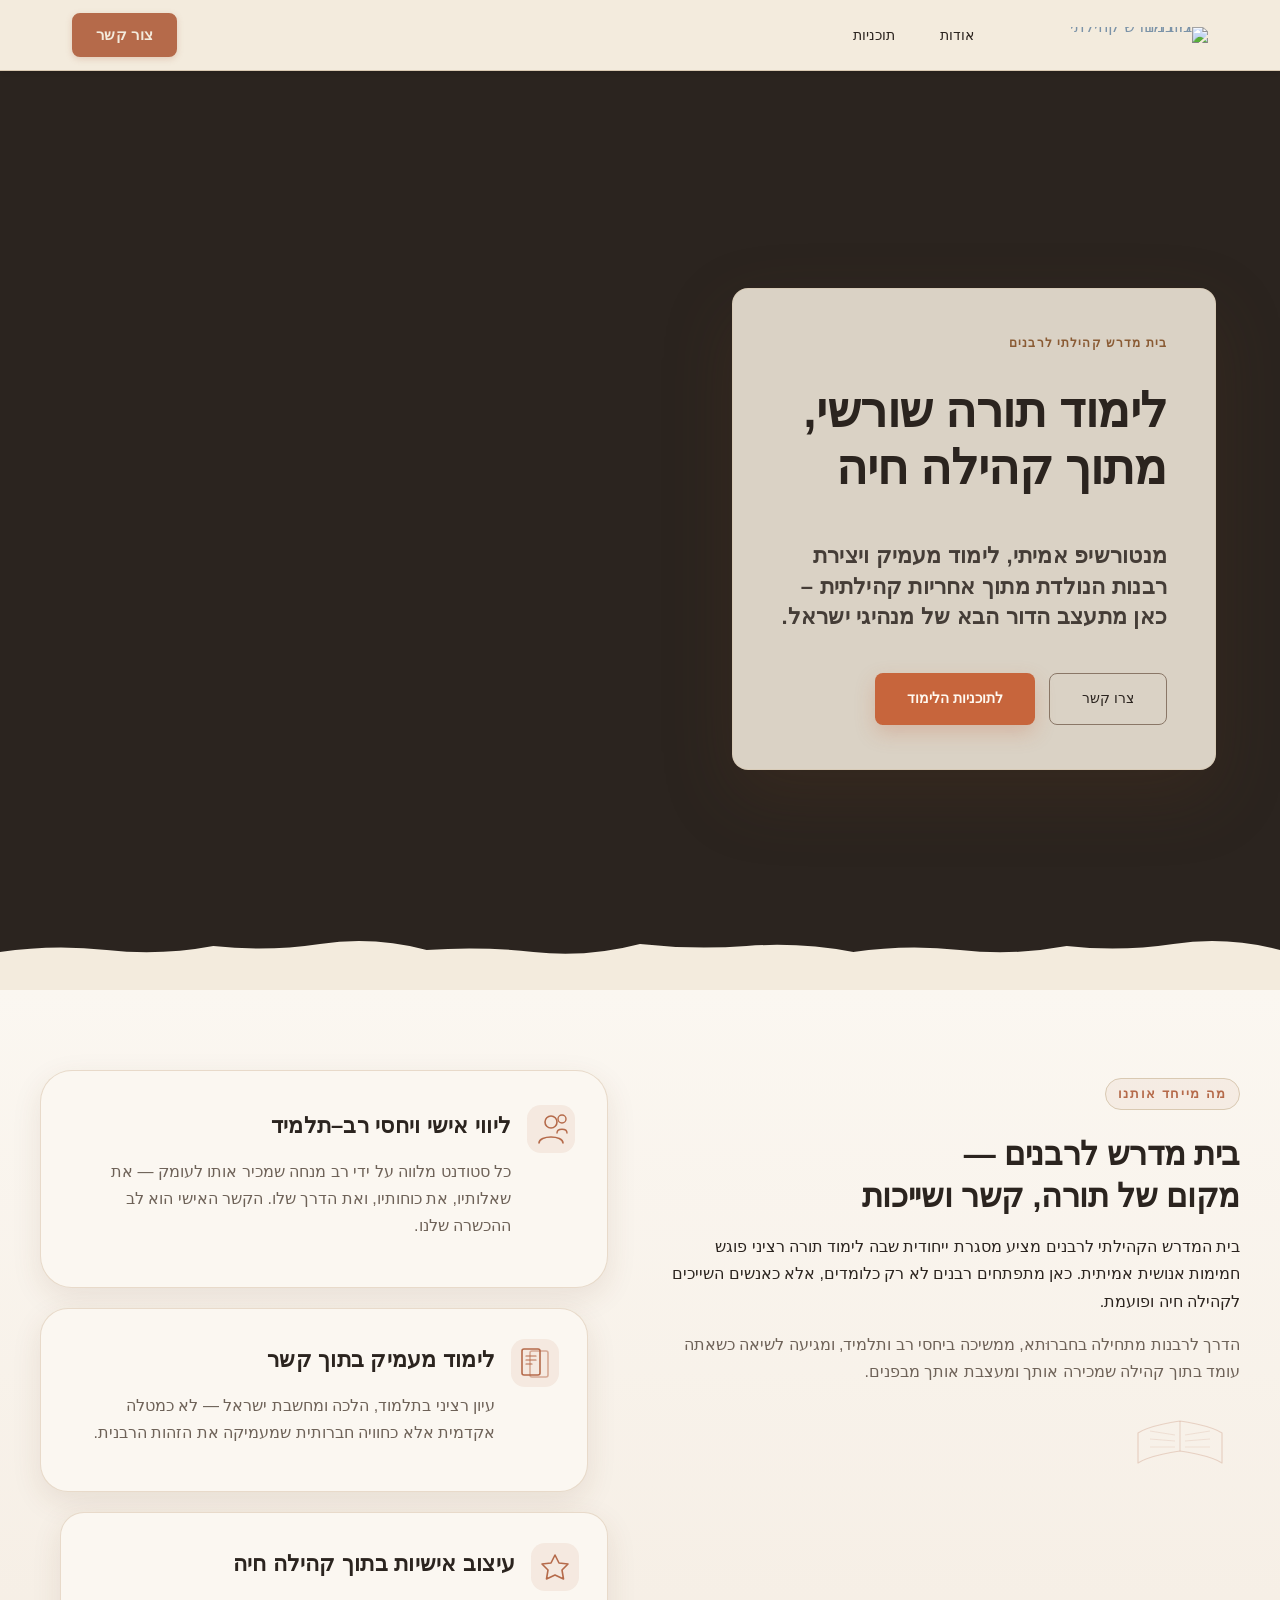
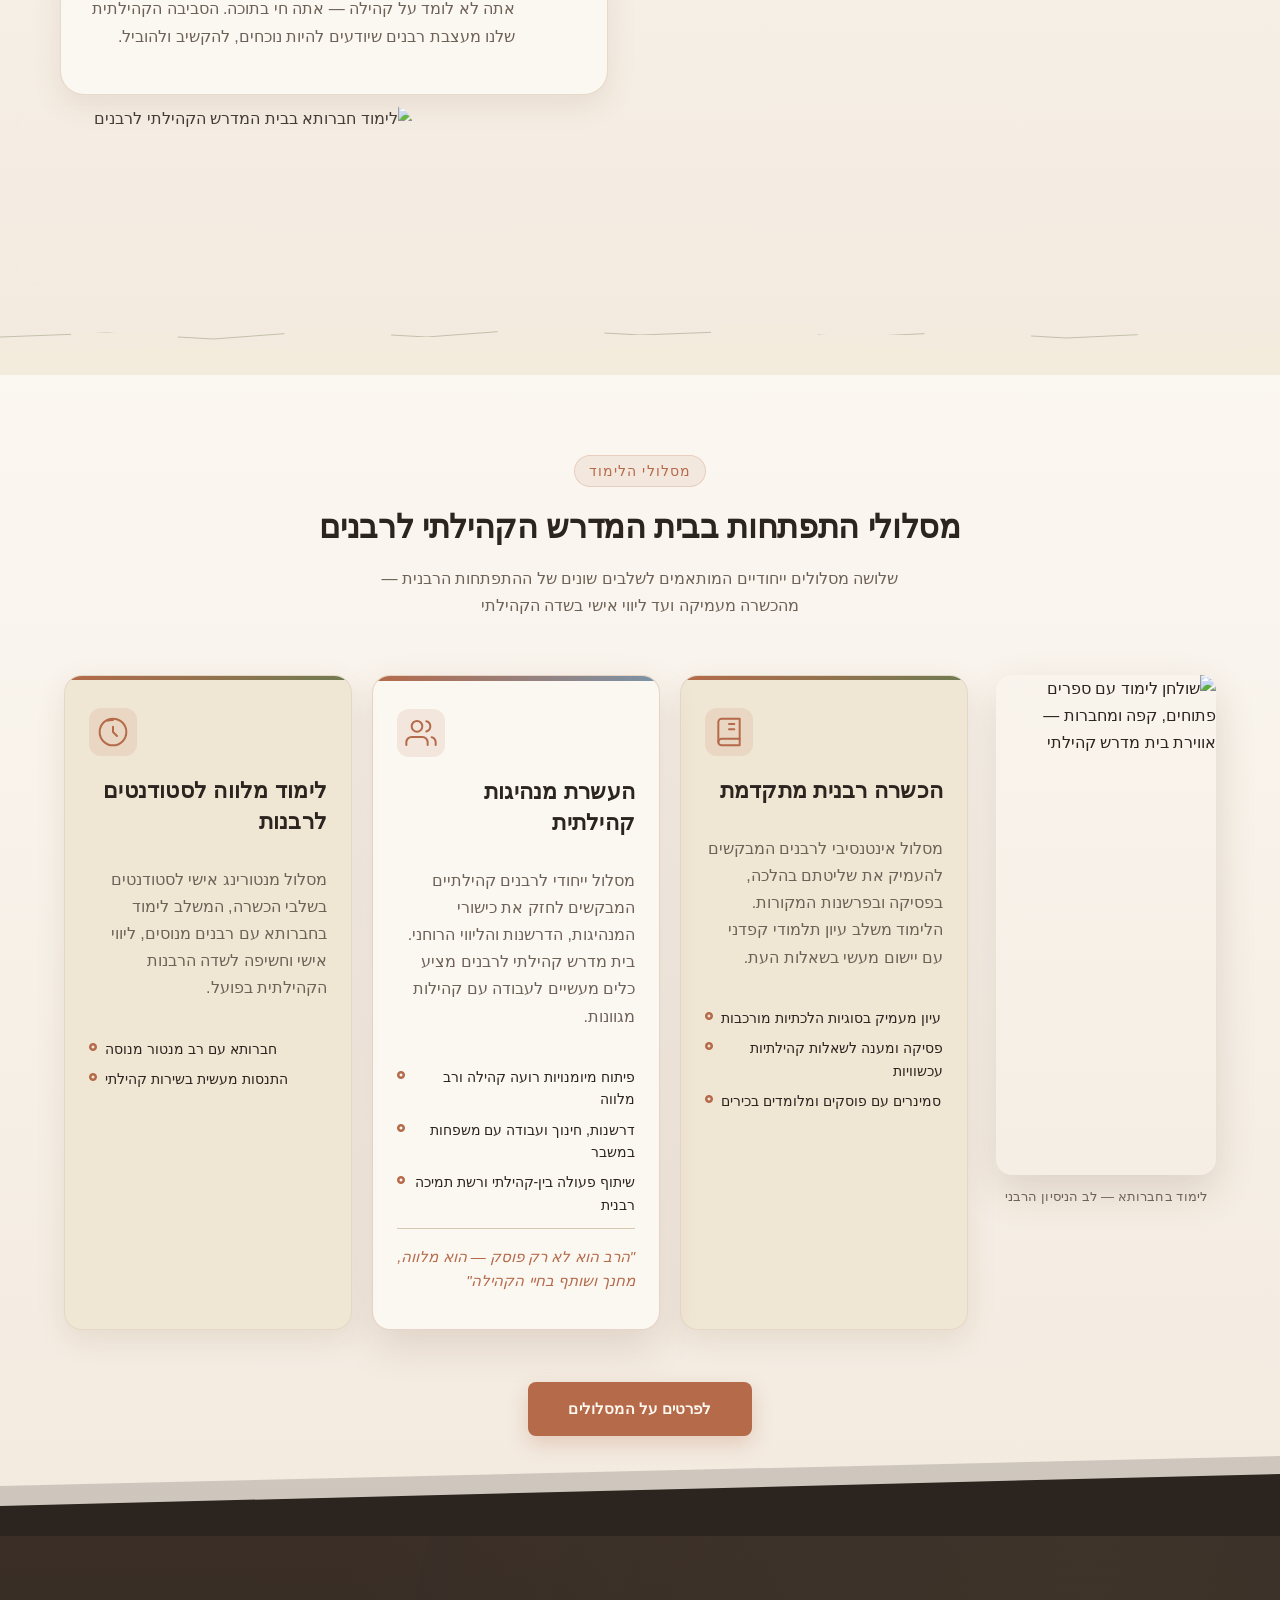
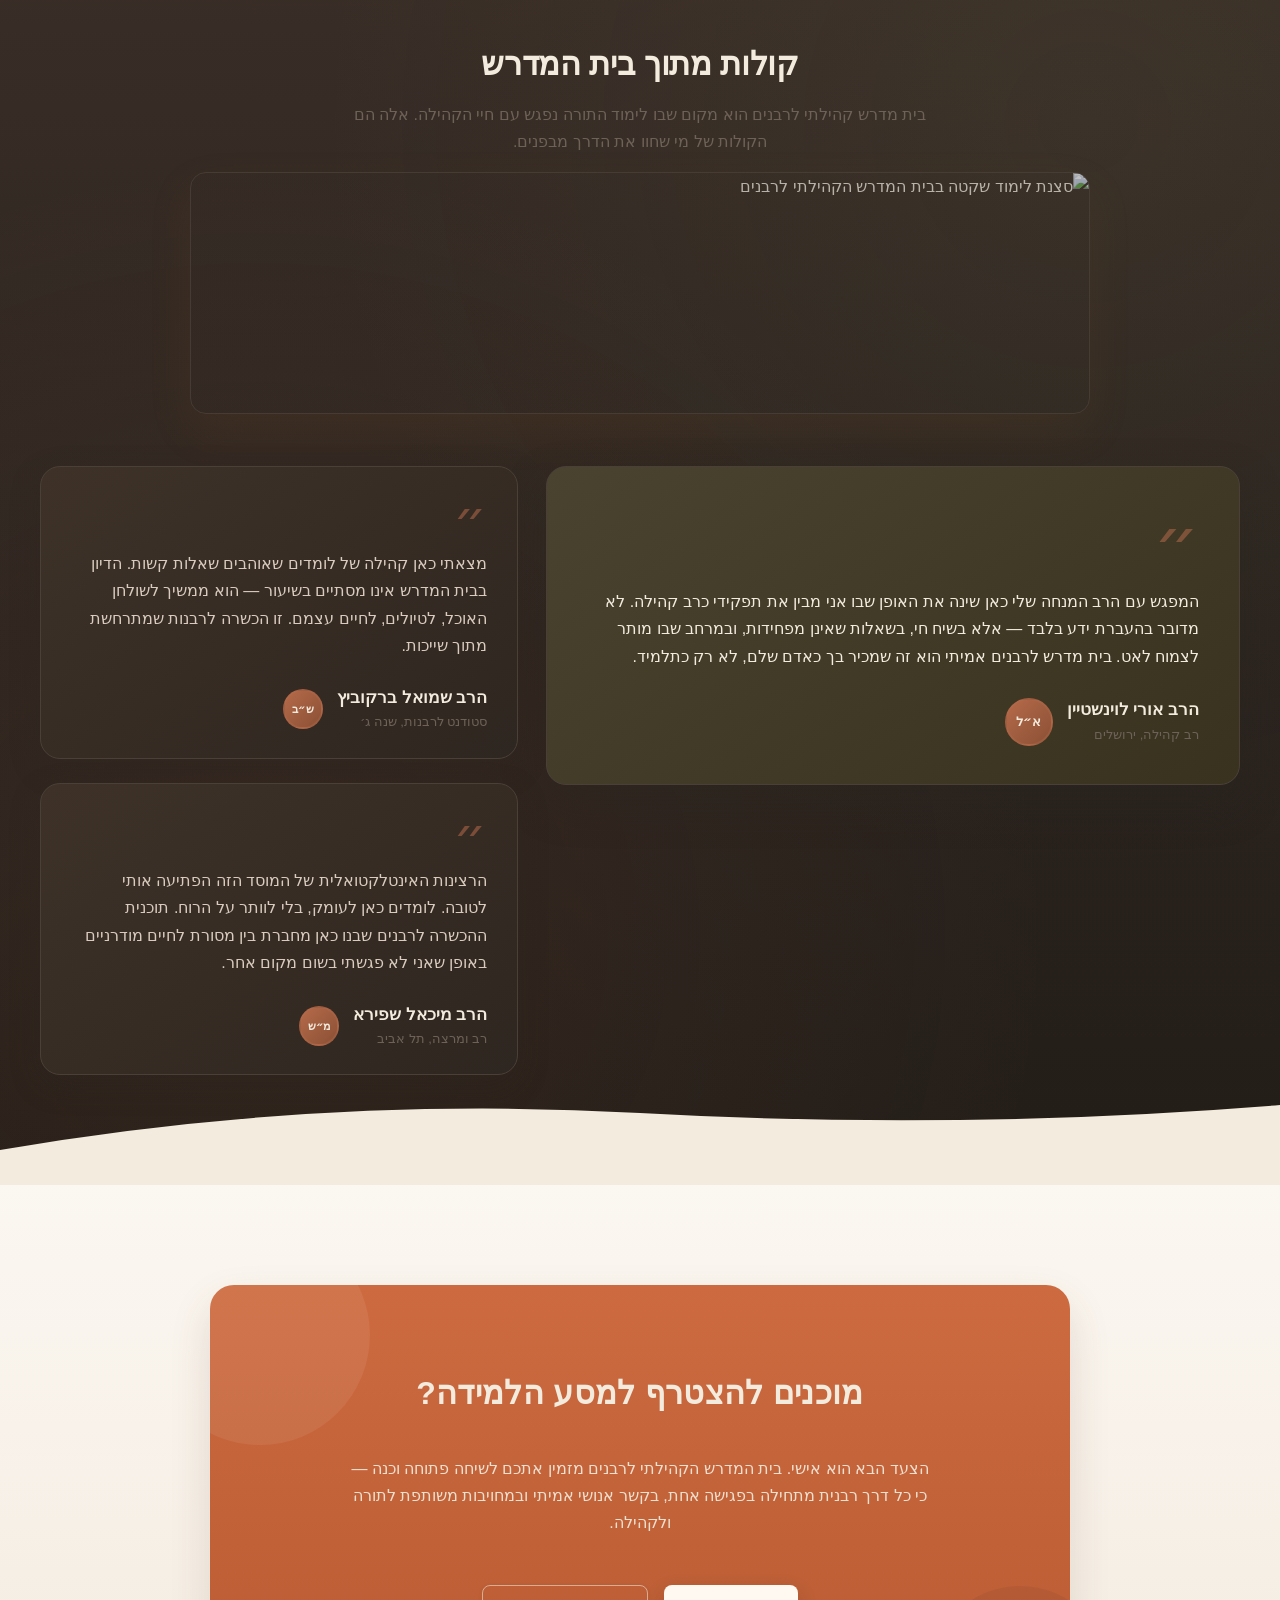
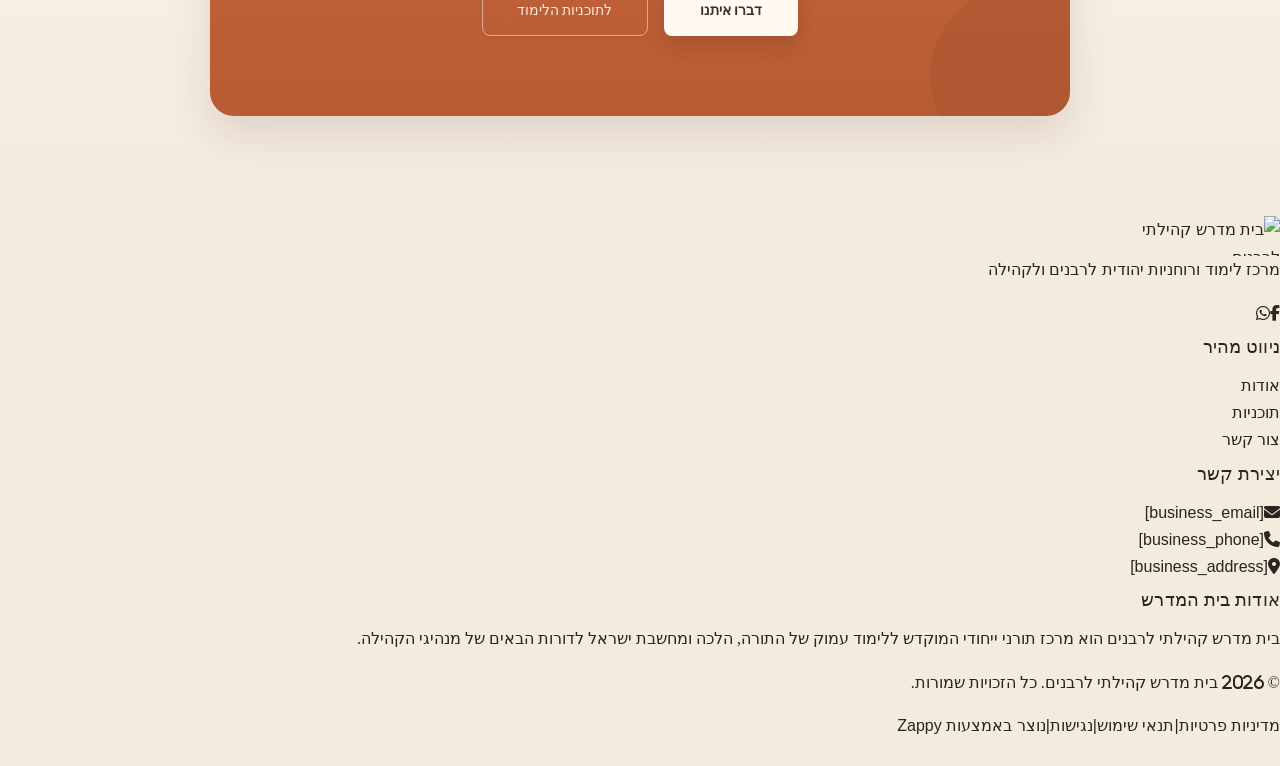
==== index.html @ 4b1a2277 "Background sync: Progressive GitHub Sync" ====
<!DOCTYPE html>
<html lang="he" dir="rtl">
<head>
    <meta charset="UTF-8">
    <meta name="viewport" content="width=device-width, initial-scale=1.0">
    <meta name="robots" content="index, follow">
    <title>בית מדרש לרבנים — בית מדרש קהילתי לרבנים</title>
    <meta name="description" content="בית המדרש לרבנים המוביל בישראל מזמין אתכם לעולם של לימוד תורני עמוק, הכשרה רבנית מקצועית וקהילה תומכת. הצטרפו אלינו ועצבו את עתיד הרבנות הקהילתית.">
    <meta name="keywords" content="בית מדרש לרבנים, בית מדרש קהילתי לרבנים בישראל, מוסד תורני לרבנים קהילתיים, הכשרה רבנית, לימוד תורה לרבנים">
    
    <!-- Favicons -->
    <link rel="icon" type="image/x-icon" href="/assets/favicon.ico">
    <link rel="icon" type="image/png" sizes="16x16" href="/assets/favicon-16x16.png">
    <link rel="icon" type="image/png" sizes="32x32" href="/assets/favicon-32x32.png">
    <link rel="icon" type="image/png" sizes="48x48" href="/assets/favicon-48x48.png">
    <link rel="icon" type="image/png" sizes="192x192" href="/assets/favicon-192x192.png">
    <link rel="icon" type="image/png" sizes="512x512" href="/assets/favicon-512x512.png">
    <link rel="apple-touch-icon" href="/assets/apple-touch-icon.png">
    <!-- Zappy Analytics -->
<script>
(function() {
  'use strict';
  
  // Configuration
  var config = {
    websiteId: '158ab9b1-1b1c-421d-83cf-bffc72065a06',
    apiUrl: 'https://api.zappy5.com/api/analytics/track',
    sessionDuration: 30 * 60 * 1000, // 30 minutes
    visitorDuration: 30 * 24 * 60 * 60 * 1000, // 30 days
    trackPageViews: true,
    trackClicks: true,
    trackFormSubmissions: true
  };
  
  // Generate or retrieve persistent visitor ID (30 days)
  function getVisitorId() {
    var visitorKey = 'zappy_visitor_' + config.websiteId;
    var visitor = null;
    
    try {
      visitor = localStorage.getItem(visitorKey);
      if (visitor) {
        var visitorData = JSON.parse(visitor);
        var now = Date.now();
        
        // Check if visitor ID is still valid (30 days)
        if (now - visitorData.created < config.visitorDuration) {
          // Update last seen timestamp
          visitorData.lastSeen = now;
          localStorage.setItem(visitorKey, JSON.stringify(visitorData));
          return visitorData.id;
        }
      }
    } catch (e) {
      console.warn('Zappy Analytics: LocalStorage not available');
    }
    
    // Generate new visitor ID
    var newVisitorId = 'zv_' + Date.now() + '_' + Math.random().toString(36).substr(2, 9);
    
    try {
      localStorage.setItem(visitorKey, JSON.stringify({
        id: newVisitorId,
        created: Date.now(),
        lastSeen: Date.now()
      }));
    } catch (e) {
      // Continue without local storage
    }
    
    return newVisitorId;
  }
  
  // Generate or retrieve session ID (30 minutes)
  function getSessionId() {
    var sessionKey = 'zappy_session_' + config.websiteId;
    var session = null;
    
    try {
      session = sessionStorage.getItem(sessionKey);
      if (session) {
        var sessionData = JSON.parse(session);
        var now = Date.now();
        
        // Check if session is still valid
        if (now - sessionData.timestamp < config.sessionDuration) {
          // Update timestamp
          sessionData.timestamp = now;
          sessionStorage.setItem(sessionKey, JSON.stringify(sessionData));
          return sessionData.id;
        }
      }
    } catch (e) {
      console.warn('Zappy Analytics: SessionStorage not available');
    }
    
    // Generate new session ID
    var newSessionId = 'zs_' + Date.now() + '_' + Math.random().toString(36).substr(2, 9);
    
    try {
      sessionStorage.setItem(sessionKey, JSON.stringify({
        id: newSessionId,
        timestamp: Date.now()
      }));
    } catch (e) {
      // Continue without session storage
    }
    
    return newSessionId;
  }
  
  var visitorId = getVisitorId();
  var sessionId = getSessionId();
  
  // Track an event
  function trackEvent(eventType, data) {
    data = data || {};
    
    var eventData = {
      website_id: config.websiteId,
      event_type: eventType,
      page_path: window.location.pathname,
      referrer: document.referrer || 'direct',
      visitor_id: visitorId,
      session_id: sessionId,
      metadata: data
    };
    
    // Use sendBeacon if available (better for page unload events)
    if (navigator.sendBeacon) {
      var blob = new Blob([JSON.stringify(eventData)], { type: 'application/json' });
      navigator.sendBeacon(config.apiUrl, blob);
    } else {
      // Fallback to fetch
      fetch(config.apiUrl, {
        method: 'POST',
        headers: {
          'Content-Type': 'application/json'
        },
        body: JSON.stringify(eventData),
        keepalive: true
      }).catch(function(error) {
        console.warn('Zappy Analytics: Failed to track event', error);
      });
    }
  }
  
  // Track page view
  if (config.trackPageViews) {
    trackEvent('pageview', {
      title: document.title,
      url: window.location.href
    });
  }
  
  // Track clicks on important elements
  if (config.trackClicks) {
    document.addEventListener('click', function(e) {
      var target = e.target;
      
      // Track button clicks (counted as actions)
      if (target.tagName === 'BUTTON' || target.closest('button')) {
        var button = target.tagName === 'BUTTON' ? target : target.closest('button');
        trackEvent('click', {
          element: 'button',
          text: button.textContent.trim().substring(0, 100),
          id: button.id || null,
          class: button.className || null
        });
      }
      
      // Track link clicks (navigation - not counted as actions)
      else if (target.tagName === 'A' || target.closest('a')) {
        var link = target.tagName === 'A' ? target : target.closest('a');
        trackEvent('navigation', {
          element: 'link',
          text: link.textContent.trim().substring(0, 100),
          href: link.href,
          external: link.hostname !== window.location.hostname
        });
      }
    }, true);
  }
  
  // Track form submissions
  if (config.trackFormSubmissions) {
    document.addEventListener('submit', function(e) {
      var form = e.target;
      
      trackEvent('form_submit', {
        form_id: form.id || null,
        form_name: form.name || null,
        form_action: form.action || null,
        form_method: form.method || 'GET'
      });
    }, true);
  }
  
  // Track time on page (send on page unload)
  var pageLoadTime = Date.now();
  
  window.addEventListener('beforeunload', function() {
    var timeOnPage = Math.floor((Date.now() - pageLoadTime) / 1000); // in seconds
    
    trackEvent('page_unload', {
      time_on_page: timeOnPage,
      page_path: window.location.pathname
    });
  });
  
  // Expose tracking function globally for custom events
  window.zappyAnalytics = {
    track: trackEvent,
    getVisitorId: function() { return visitorId; },
    getSessionId: function() { return sessionId; }
  };
  
})();
</script>
<!-- End Zappy Analytics -->
    <meta property="og:title" content="בית מדרש לרבנים — בית מדרש קהילתי לרבנים">
  <meta property="og:description" content="בית המדרש לרבנים המוביל בישראל מזמין אתכם לעולם של לימוד תורני עמוק, הכשרה רבנית מקצועית וקהילה תומכת. הצטרפו אלינו ועצבו את עתיד הרבנות הקהילתית.">
  <meta property="og:type" content="website">
  <meta property="og:locale" content="he_IL">
  
  <meta name="twitter:card" content="summary_large_image">
  <meta name="twitter:title" content="בית מדרש לרבנים — בית מדרש קהילתי לרבנים">
  <meta name="twitter:description" content="בית המדרש לרבנים המוביל בישראל מזמין אתכם לעולם של לימוד תורני עמוק, הכשרה רבנית מקצועית וקהילה תומכת. הצטרפו אלינו ועצבו את עתיד הרבנות הקהילתית.">
  
  <link rel="stylesheet" href="https://cdnjs.cloudflare.com/ajax/libs/font-awesome/6.4.0/css/all.min.css">

    <!-- Favicons -->
    <link rel="icon" type="image/x-icon" href="/assets/favicon.ico">
    <link rel="icon" type="image/png" sizes="16x16" href="/assets/favicon-16x16.png">
    <link rel="icon" type="image/png" sizes="32x32" href="/assets/favicon-32x32.png">
    <link rel="icon" type="image/png" sizes="48x48" href="/assets/favicon-48x48.png">
    <link rel="icon" type="image/png" sizes="192x192" href="/assets/favicon-192x192.png">
    <link rel="icon" type="image/png" sizes="512x512" href="/assets/favicon-512x512.png">
    <link rel="apple-touch-icon" href="/assets/apple-touch-icon.png">
    <!-- Cookie Consent -->
    <link rel="stylesheet" href="https://cdn.jsdelivr.net/npm/vanilla-cookieconsent@3/dist/cookieconsent.css">
    <script src="https://cdn.jsdelivr.net/npm/vanilla-cookieconsent@3/dist/cookieconsent.umd.js"></script>
    <!-- Mickidum Accessibility Toolbar -->
    <script src="https://cdn.jsdelivr.net/gh/mickidum/acc_toolbar/acctoolbar/acctoolbar.min.js"></script>
    <link rel="stylesheet" href="/styles.css">

    <style id="zappy-dropdown-submenu-styles">
      /* ========== DESKTOP DROPDOWN SUBMENU STYLES ========== */
      /* Base styles for dropdown submenus - parent must be positioned */
      .nav-menu li:has(.sub-menu), nav li:has(.sub-menu), .navbar li:has(.sub-menu), #navMenu li:has(.sub-menu) { position: relative; }
      /* Submenu base - hidden by default */
      .nav-menu .sub-menu, nav .sub-menu, .navbar .sub-menu, #navMenu .sub-menu { display: block !important; position: absolute !important; top: 100%; left: 0; min-width: 220px; background: white; border-radius: 8px; box-shadow: 0 8px 25px rgba(0,0,0,0.15); padding: 8px 0; opacity: 0; visibility: hidden; transform: translateY(10px); transition: all 0.3s ease; z-index: 1000; list-style: none; pointer-events: none; }
      /* CRITICAL: Desktop hover styles to show dropdown */
      .nav-menu li:hover > .sub-menu, nav li:hover > .sub-menu, .navbar li:hover > .sub-menu, #navMenu li:hover > .sub-menu { opacity: 1 !important; visibility: visible !important; transform: translateY(0) !important; pointer-events: auto !important; }
      /* Submenu item styling */
      .sub-menu li { list-style: none; margin: 0; padding: 0; }
      .sub-menu a { display: block !important; padding: 10px 16px !important; color: var(--text-dark, #333) !important; font-weight: 500; text-decoration: none; white-space: nowrap; transition: background-color 0.2s; }
      .sub-menu a:hover { background-color: #f5f5f5; }
      /* RTL (Hebrew/Arabic) dropdown positioning */
      [dir="rtl"] .nav-menu .sub-menu, [dir="rtl"] nav .sub-menu, [dir="rtl"] .navbar .sub-menu, html[lang="he"] .nav-menu .sub-menu, html[lang="he"] nav .sub-menu, html[lang="he"] .navbar .sub-menu, html[lang="ar"] .nav-menu .sub-menu, html[lang="ar"] nav .sub-menu, html[lang="ar"] .navbar .sub-menu { left: auto !important; right: 0 !important; }
      /* Hide empty dropdown menus */
      .sub-menu:empty, .sub-menu:not(:has(li:not(.zappy-hidden-menu-item))), .sub-menu:not(:has(li)) { display: none !important; opacity: 0 !important; visibility: hidden !important; pointer-events: none !important; }
      /* Desktop: show submenu on Menu Group hover */
      li:has(.menu-group-title):hover > .sub-menu { opacity: 1 !important; visibility: visible !important; transform: translateY(0) !important; pointer-events: auto !important; }
      /* Menu Group title styling */
      .nav-menu > li > .menu-group-title, #navMenu > li > .menu-group-title { display: inline-block; padding: 0.5rem 1rem; cursor: default; user-select: none; }
      
      /* ========== MOBILE SUBMENU STYLES ========== */
      @media (max-width: 768px) {
        .nav-menu .sub-menu, nav .sub-menu, .navbar .sub-menu, #navMenu .sub-menu { position: static !important; transform: none !important; box-shadow: none !important; background: transparent !important; max-height: 0; overflow: hidden; opacity: 0; visibility: hidden; transition: max-height 0.3s ease, opacity 0.3s ease; padding: 0 !important; border-radius: 0 !important; }
        .sub-menu.mobile-expanded { max-height: 500px !important; opacity: 1 !important; visibility: visible !important; padding: 8px 0 8px 16px !important; }
        [dir="rtl"] .sub-menu.mobile-expanded, html[lang="he"] .sub-menu.mobile-expanded { padding: 8px 16px 8px 0 !important; }
        /* Disable hover behavior on mobile */
        .nav-menu li:hover > .sub-menu, nav li:hover > .sub-menu, .navbar li:hover > .sub-menu, #navMenu li:hover > .sub-menu { opacity: 0; visibility: hidden; pointer-events: none; }
        .nav-menu li > .sub-menu.mobile-expanded, nav li > .sub-menu.mobile-expanded, .navbar li > .sub-menu.mobile-expanded, #navMenu li > .sub-menu.mobile-expanded { opacity: 1 !important; visibility: visible !important; pointer-events: auto !important; }
        .nav-menu li:has(.sub-menu), nav li:has(.sub-menu), .navbar li:has(.sub-menu), #navMenu li:has(.sub-menu) { display: flex !important; flex-wrap: wrap !important; align-items: center !important; position: relative !important; min-height: 44px !important; }
        .nav-menu li:has(.sub-menu) > a, nav li:has(.sub-menu) > a, .navbar li:has(.sub-menu) > a, #navMenu li:has(.sub-menu) > a { flex: 1 !important; min-width: 0 !important; }
        .nav-menu li:has(.sub-menu) > .menu-group-title, nav li:has(.sub-menu) > .menu-group-title, .navbar li:has(.sub-menu) > .menu-group-title, #navMenu li:has(.sub-menu) > .menu-group-title { flex: 1 !important; min-width: 0 !important; padding: 0 !important; line-height: inherit !important; }
        .nav-menu li:has(.sub-menu) > .sub-menu, nav li:has(.sub-menu) > .sub-menu, .navbar li:has(.sub-menu) > .sub-menu, #navMenu li:has(.sub-menu) > .sub-menu { flex-basis: 100% !important; width: 100% !important; }
        .nav-menu li:has(.sub-menu) > a [class*="chevron"], .nav-menu li:has(.sub-menu) > a [class*="arrow"], .nav-menu li:has(.sub-menu) > a .fa-chevron-down, .nav-menu li:has(.sub-menu) > a .fa-angle-down, nav li:has(.sub-menu) > a [class*="chevron"], nav li:has(.sub-menu) > a [class*="arrow"], #navMenu li:has(.sub-menu) > a [class*="chevron"], #navMenu li:has(.sub-menu) > a [class*="arrow"] { display: none !important; visibility: hidden !important; }
        .mobile-submenu-toggle { display: flex !important; align-items: center !important; justify-content: center !important; width: 44px !important; height: auto !important; background: transparent !important; border: none !important; cursor: pointer !important; color: var(--text-dark) !important; position: static !important; flex-shrink: 0 !important; align-self: stretch !important; z-index: 2 !important; padding: 0 !important; margin: 0 !important; }
        .mobile-submenu-toggle::after { content: '' !important; width: 0 !important; height: 0 !important; border-left: 6px solid transparent !important; border-right: 6px solid transparent !important; border-top: 7px solid currentColor !important; transition: transform 0.3s ease !important; }
        .mobile-submenu-toggle.expanded::after { transform: rotate(180deg) !important; }
        .sub-menu a { padding: 10px 0 !important; display: block !important; color: var(--text-dark) !important; }
        .navbar .sub-menu li a, nav.navbar .sub-menu li a, .zappy-products-dropdown .sub-menu a { color: var(--text-dark) !important; }
      }
      @media (min-width: 769px) { .mobile-submenu-toggle { display: none !important; } }
    </style>

    <style id="mobile-lang-menu-deployed-css">
    @media (max-width: 768px) {
      .lang-switcher,
      .nav-cta-container .lang-switcher,
      .nav-container .lang-switcher,
      .navbar .lang-switcher,
      .navbar .nav-cta-container .lang-switcher,
      .nav-icons-left .lang-switcher,
      .nav-ecommerce-icons .lang-switcher { display: none !important; }
      .mobile-lang-menu { width: 100%; border-top: 1px solid rgba(128,128,128,0.2); padding: 8px 0 0 0; margin-top: 8px; }
      .mobile-lang-toggle { display: flex !important; align-items: center; justify-content: space-between; width: 100%; padding: 12px 16px; background: none; border: none; cursor: pointer; font-size: 15px; color: inherit; font-family: inherit; }
      .mobile-lang-toggle::after { content: ''; display: inline-block; width: 8px; height: 8px; border-right: 2px solid currentColor; border-bottom: 2px solid currentColor; transform: rotate(45deg); transition: transform 0.3s ease; margin-left: 8px; }
      .mobile-lang-toggle.expanded::after { transform: rotate(-135deg); }
      .mobile-lang-options { max-height: 0; overflow: hidden; transition: max-height 0.3s ease; }
      .mobile-lang-options.expanded { max-height: 300px; }
      .mobile-lang-option { display: flex !important; align-items: center; gap: 10px; padding: 10px 24px; text-decoration: none; color: inherit; font-size: 14px; font-family: inherit; }
      .mobile-lang-option:hover { background: rgba(128,128,128,0.1); }
      .mobile-lang-option.active { font-weight: 600; opacity: 0.7; pointer-events: none; }
      .mobile-lang-option img { width: 20px; height: 20px; border-radius: 50%; }
    }
    @media (min-width: 769px) {
      .mobile-lang-menu { display: none !important; }
    }
    </style>

    <style id="zappy-widget-visibility">
      #mic-access-tool-general-button, .mic-access-tool-general-button,
      #mic-init-access-tool .mic-access-tool-general-button, #mic-init-access-tool #mic-access-tool-general-button,
      ._access-icon, #mic-access-tool-box, .mic-access-tool-box,
      #mic-init-access-tool #mic-access-tool-box, div[id*="mic-access-tool-box"], ._access-menu {
        display: none !important; visibility: hidden !important; opacity: 0 !important; pointer-events: none !important;
      }
    </style>
</head>
<body>

  <nav class="navbar" dir="rtl">
  <button class="mobile-toggle" id="mobileToggle" aria-label="Menu">
    <svg class="hamburger-icon" width="24" height="24" viewbox="0 0 24 24" fill="none">
      <path d="M3 12h18M3 6h18M3 18h18" stroke="currentColor" stroke-width="2" stroke-linecap="round"></path>
    </svg>
    <svg class="close-icon" width="24" height="24" viewbox="0 0 24 24" fill="none" style="display: none;">
      <path d="M18 6L6 18M6 6l12 12" stroke="currentColor" stroke-width="2" stroke-linecap="round"></path>
    </svg>
  </button>

  <button class="phone-header-btn" data-phone="[business_phone]" aria-label="Call">
    <svg width="20" height="20" viewbox="0 0 24 24" fill="currentColor">
      <path d="M22 16.92v3a2 2 0 0 1-2.18 2 19.79 19.79 0 0 1-8.63-3.07 19.5 19.5 0 0 1-6-6 19.79 19.79 0 0 1-3.07-8.67A2 2 0 0 1 4.11 2h3a2 2 0 0 1 2 1.72 12.84 12.84 0 0 0 .7 2.81 2 2 0 0 1-.45 2.11L8.09 9.91a16 16 0 0 0 6 6l1.27-1.27a2 2 0 0 1 2.11-.45 12.84 12.84 0 0 0 2.81.7A2 2 0 0 1 22 16.92z"></path>
    </svg>
  </button>

  <div class="nav-container">
    <div class="nav-right-group"><div class="nav-brand">
      <a href="/" class="logo-link">
        <img src="/assets/business-logo.webp" alt="בית מדרש קהילתי לרבנים" class="logo">
      </a>
    </div><ul class="nav-menu" id="navMenu"><li><a href="/about">אודות</a></li><li><a href="/programs">תוכניות</a></li></ul></div>

    

    <div class="nav-cta-container">
      <a href="/contact" class="nav-cta-btn">צור קשר</a>
    </div>
  </div>
</nav>
<script>

// Navbar Mobile Menu Toggle and Contrast Fix
(function() {
  // Use 'load' event instead of 'DOMContentLoaded' to ensure we run AFTER all other scripts
  window.addEventListener('load', function() {
    
    // FIX MOBILE BUTTON CONTRAST
    // Detect navbar background color and apply contrasting color to mobile buttons
    const navbar = document.querySelector('.navbar, nav, header');
    if (!navbar) {
      console.log('[Navbar] Navbar element not found');
      return;
    }
    
    // DECLARE VARIABLES EARLY to avoid Temporal Dead Zone errors
    // These are used in multiple places below
    let mobileToggle = document.getElementById('mobileToggle') ||
                       document.querySelector('.mobile-toggle') ||
                       document.querySelector('.hamburger') ||
                       document.querySelector('.hamburger-menu') ||
                       document.querySelector('.menu-toggle') ||
                       document.querySelector('.burger-menu') ||
                       document.querySelector('[aria-label="Menu"]') ||
                       document.querySelector('[aria-label="תפריט"]');
    
    const phoneBtn = document.querySelector('.phone-header-btn');
    
    const computedStyle = window.getComputedStyle(navbar);
    let bgColor = computedStyle.backgroundColor;
    
    console.log('[Navbar] Initial navbar background:', bgColor);
    
    // Check if background is transparent or rgba with 0 alpha
    const isTransparent = bgColor === 'transparent' || 
                         bgColor === 'rgba(0, 0, 0, 0)' ||
                         (bgColor.startsWith('rgba') && bgColor.includes(', 0)'));
    
    if (isTransparent) {
      // Check for background-image or gradient
      const bgImage = computedStyle.backgroundImage;
      if (bgImage && bgImage !== 'none') {
        console.log('[Navbar] Navbar has background image/gradient, using dark text');
        bgColor = 'rgb(240, 240, 240)'; // Assume light background
      } else {
        // Transparent navbar - check body background
        const bodyBg = window.getComputedStyle(document.body).backgroundColor;
        console.log('[Navbar] Navbar transparent, using body background:', bodyBg);
        bgColor = bodyBg;
      }
    }
    
    // Calculate luminance to determine if background is light or dark
    const rgb = bgColor.match(/\d+/g);
    if (rgb && rgb.length >= 3) {
      const r = parseInt(rgb[0]);
      const g = parseInt(rgb[1]);
      const b = parseInt(rgb[2]);
      const luminance = (0.299 * r + 0.587 * g + 0.114 * b) / 255;
      
      // Mobile button colors are set by Claude's AI-generated CSS (same as .nav-menu a)
      // No dynamic color overrides needed - colors come from the generated navbar CSS
      console.log('[Navbar] Mobile button colors preserved from Claude CSS (luminance:', luminance.toFixed(2) + ')');
      
      // FIX ICON SIZES - Ensure SVGs are properly sized and visible
      // INJECT CRITICAL CSS TO OVERRIDE ANY CONFLICTING RULES
      const criticalCSS = document.createElement('style');
      criticalCSS.id = 'zappy-mobile-nav-fix';
      const htmlLang = document.documentElement.lang || 'en';
      const htmlDir = document.documentElement.dir || 'ltr';
      // Check both dir attribute AND lang for RTL detection
      // dir="rtl" is the most reliable indicator
      const isRTL = htmlDir === 'rtl' || htmlLang === 'he' || htmlLang === 'ar';
      
      criticalCSS.textContent = `
        /* Hide mobile buttons on desktop, show only on mobile */
        @media (min-width: 769px) {
          .mobile-toggle,
          .phone-header-btn {
            display: none !important;
          }
        }
        
        /* Show and position mobile buttons correctly on mobile */
        @media (max-width: 768px) {
          .mobile-toggle,
          .phone-header-btn {
            position: absolute !important;
            top: 50% !important;
            transform: translateY(-50%) !important;
            z-index: 1001 !important;
            display: flex !important;
            align-items: center !important;
            justify-content: center !important;
            width: 36px !important;
            height: 36px !important;
            border-radius: 50% !important;
            border: none !important;
            cursor: pointer !important;
            padding: 6px !important;
            background: none !important;
            color: var(--nav-text, var(--text-dark)) !important;
          }
          
          /* LTR positioning (default): hamburger LEFT, phone RIGHT */
          html:not([dir="rtl"]):not([lang="he"]):not([lang="ar"]) .mobile-toggle,
          html[dir="ltr"] .mobile-toggle {
            left: 12px !important;
            right: auto !important;
          }
          html:not([dir="rtl"]):not([lang="he"]):not([lang="ar"]) .phone-header-btn,
          html[dir="ltr"] .phone-header-btn {
            right: 12px !important;
            left: auto !important;
          }
          
          /* RTL positioning: hamburger RIGHT, phone LEFT */
          html[dir="rtl"] .mobile-toggle,
          html[lang="he"] .mobile-toggle,
          html[lang="ar"] .mobile-toggle {
            right: 12px !important;
            left: auto !important;
          }
          html[dir="rtl"] .phone-header-btn,
          html[lang="he"] .phone-header-btn,
          html[lang="ar"] .phone-header-btn {
            left: 12px !important;
            right: auto !important;
          }
          
          /* CRITICAL: Ensure nav-container has min-height on mobile */
          /* All children are positioned absolutely/fixed on mobile, so height:auto collapses to 0 */
          .nav-container {
            min-height: 70px !important;
            position: relative !important;
          }
          
          /* Ensure SVG icons are properly sized and inherit color */
          .mobile-toggle svg,
          .phone-header-btn svg {
            width: 24px !important;
            height: 24px !important;
            /* Don't force display - let JavaScript control hamburger/close toggle */
          }
          
          /* Reset nav-cta-container on mobile - remove desktop box-shadow/padding */
          /* that creates a visible ghost box when CTA button is hidden */
          .nav-cta-container {
            box-shadow: none !important;
            padding: 0 !important;
          }
          
          /* Hide nav-cta-container entirely on mobile when there's no lang-switcher */
          /* (only the CTA button is inside, and it's hidden on mobile) */
          .nav-cta-container:not(:has(.lang-switcher)) {
            display: none !important;
          }
          
          /* CRITICAL: Prevent hero image fade gradient from bleeding over headline text */
          /* The .image-fade-gradient has bottom: -30px (extends below parent) */
          /* On mobile stacked layout, this overlaps the h1 text below the image */
          .hero-image-column {
            overflow: hidden !important;
          }
          .image-fade-gradient {
            bottom: 0 !important;
          }
          
          /* Hide desktop language switcher on mobile - hamburger menu handles it */
          /* High specificity to override stored CSS */
          .lang-switcher,
          .nav-cta-container .lang-switcher,
          .nav-container .lang-switcher,
          .navbar .lang-switcher,
          .navbar .nav-cta-container .lang-switcher {
            display: none !important;
          }
        }
      `;
      
      // Remove existing fix if present and inject new one
      const existing = document.getElementById('zappy-mobile-nav-fix');
      if (existing) existing.remove();
      document.head.appendChild(criticalCSS);
      
      console.log('[Navbar] Critical CSS injected for mobile nav positioning');
      
      // ONLY apply inline positioning styles on mobile viewport
      // On desktop, the CSS handles hiding these buttons with display: none
      // Inline styles were breaking desktop layout by overriding CSS
      const isMobileViewport = window.innerWidth <= 768;
      
      if (mobileToggle) {
        // Icon sizing applies to all viewports for consistency
        const hamburgerIcon = mobileToggle.querySelector('.hamburger-icon');
        const closeIcon = mobileToggle.querySelector('.close-icon');
        
        if (hamburgerIcon) {
          hamburgerIcon.style.setProperty('width', '24px', 'important');
          hamburgerIcon.style.setProperty('height', '24px', 'important');
          hamburgerIcon.style.setProperty('display', 'block', 'important'); // Show hamburger by default
        }
        if (closeIcon) {
          closeIcon.style.setProperty('width', '24px', 'important');
          closeIcon.style.setProperty('height', '24px', 'important');
          closeIcon.style.setProperty('display', 'none', 'important'); // Hide close icon by default
        }
        
        // ONLY set positioning inline styles on mobile
        if (isMobileViewport) {
          mobileToggle.style.setProperty('position', 'absolute', 'important');
          mobileToggle.style.setProperty('top', '50%', 'important');
          mobileToggle.style.setProperty('transform', 'translateY(-50%)', 'important');
          mobileToggle.style.setProperty('z-index', '1001', 'important');
          
          // Clear any inline left/right so CSS can take over based on html[dir]
          mobileToggle.style.removeProperty('left');
          mobileToggle.style.removeProperty('right');
          
          console.log('[Navbar] Mobile toggle positioning applied (mobile viewport)');
        } else {
          // On desktop, clear any positioning styles to let CSS handle it
          mobileToggle.style.removeProperty('position');
          mobileToggle.style.removeProperty('top');
          mobileToggle.style.removeProperty('transform');
          mobileToggle.style.removeProperty('z-index');
          mobileToggle.style.removeProperty('left');
          mobileToggle.style.removeProperty('right');
          console.log('[Navbar] Desktop viewport - cleared mobile toggle inline positioning');
        }
      }
      
      if (phoneBtn) {
        // Icon sizing applies to all viewports
        const phoneIcon = phoneBtn.querySelector('svg');
        if (phoneIcon) {
          phoneIcon.style.width = '24px';
          phoneIcon.style.height = '24px';
          phoneIcon.setAttribute('width', '24');
          phoneIcon.setAttribute('height', '24');
        }
        
        // ONLY set positioning inline styles on mobile
        if (isMobileViewport) {
          phoneBtn.style.setProperty('position', 'absolute', 'important');
          phoneBtn.style.setProperty('top', '50%', 'important');
          phoneBtn.style.setProperty('transform', 'translateY(-50%)', 'important');
          phoneBtn.style.setProperty('z-index', '1001', 'important');
          
          // Clear any inline left/right so CSS can take over based on html[dir]
          phoneBtn.style.removeProperty('left');
          phoneBtn.style.removeProperty('right');
          
          console.log('[Navbar] Phone button positioning applied (mobile viewport)');
        } else {
          // On desktop, clear any positioning styles to let CSS handle it
          phoneBtn.style.removeProperty('position');
          phoneBtn.style.removeProperty('top');
          phoneBtn.style.removeProperty('transform');
          phoneBtn.style.removeProperty('z-index');
          phoneBtn.style.removeProperty('left');
          phoneBtn.style.removeProperty('right');
          console.log('[Navbar] Desktop viewport - cleared phone button inline positioning');
        }
      }
    } else {
      console.log('[Navbar] Could not parse background color:', bgColor);
    }
    
    // MOBILE MENU TOGGLE
    // Re-query in case DOM changed (mobileToggle already declared at top of function)
    mobileToggle = document.getElementById('mobileToggle') ||
                   document.querySelector('.mobile-toggle') ||
                   document.querySelector('.hamburger') ||
                   document.querySelector('.hamburger-menu') ||
                   document.querySelector('.menu-toggle') ||
                   document.querySelector('.burger-menu') ||
                   document.querySelector('[aria-label="Menu"]') ||
                   document.querySelector('[aria-label="תפריט"]');
    
    // EXPANDED SEARCH: Find nav menu by ID or class
    const navMenu = document.getElementById('navMenu') ||
                  document.querySelector('.nav-menu') ||
                  document.querySelector('.nav-links') ||
                  document.querySelector('nav ul:not(.submenu)');
    
    if (!mobileToggle || !navMenu) {
      console.log('[Navbar] Mobile toggle or menu not found:', { toggle: !!mobileToggle, menu: !!navMenu });
      return;
    }
    
    // Ensure navMenu has ID for CSS targeting
    if (!navMenu.id) {
      navMenu.id = 'navMenu';
    }
    
    console.log('[Navbar] Initializing mobile menu...');
    
    // Remove any existing event listeners by cloning the button
    const newToggle = mobileToggle.cloneNode(true);
    mobileToggle.parentNode.replaceChild(newToggle, mobileToggle);
    
    // Toggle menu on button click - use newToggle now
    newToggle.addEventListener('click', function(e) {
      e.preventDefault();
      e.stopPropagation();
      
      const hamburgerIcon = this.querySelector('.hamburger-icon');
      const closeIcon = this.querySelector('.close-icon');
      const isActive = navMenu.classList.contains('active');
      
      if (isActive) {
        // Close menu
        navMenu.classList.remove('active');
        if (hamburgerIcon) hamburgerIcon.style.setProperty('display', 'block', 'important');
        if (closeIcon) closeIcon.style.setProperty('display', 'none', 'important');
        document.body.style.overflow = '';
        console.log('[Navbar] Menu closed');
      } else {
        // Open menu
        navMenu.classList.add('active');
        if (hamburgerIcon) hamburgerIcon.style.setProperty('display', 'none', 'important');
        if (closeIcon) closeIcon.style.setProperty('display', 'block', 'important');
        document.body.style.overflow = 'hidden';
        console.log('[Navbar] Menu opened');
      }
    });
    
    // Close menu when clicking nav links (but NOT dropdown toggles)
    const navLinks = navMenu.querySelectorAll('a');
    navLinks.forEach(function(link) {
      link.addEventListener('click', function() {
        // Don't close if it's a dropdown child (unless it's a real navigation link)
        if (this.getAttribute('href') === '#') return;
        
        const hamburgerIcon = newToggle.querySelector('.hamburger-icon');
        const closeIcon = newToggle.querySelector('.close-icon');
        
        navMenu.classList.remove('active');
        if (hamburgerIcon) hamburgerIcon.style.setProperty('display', 'block', 'important');
        if (closeIcon) closeIcon.style.setProperty('display', 'none', 'important');
        document.body.style.overflow = '';
        console.log('[Navbar] Menu closed (link clicked)');
      });
    });
    
    // DROPDOWN MENU TOGGLE (for mobile and touch devices)
    var dropdownToggles = navMenu.querySelectorAll('.dropdown-toggle');
    dropdownToggles.forEach(function(toggle) {
      toggle.addEventListener('click', function(e) {
        e.preventDefault();
        e.stopPropagation();
        var parent = this.closest('.nav-dropdown');
        if (!parent) return;
        
        // Close other open dropdowns at the same level
        var siblings = parent.parentNode.querySelectorAll('.nav-dropdown.open');
        siblings.forEach(function(sib) {
          if (sib !== parent) sib.classList.remove('open');
        });
        
        parent.classList.toggle('open');
        console.log('[Navbar] Dropdown toggled:', parent.classList.contains('open') ? 'open' : 'closed');
      });
    });
    
    // Close dropdowns when clicking outside
    document.addEventListener('click', function(e) {
      if (!e.target.closest('.nav-dropdown')) {
        var openDropdowns = document.querySelectorAll('.nav-dropdown.open');
        openDropdowns.forEach(function(dd) { dd.classList.remove('open'); });
      }
    });
    
    console.log('[Navbar] Dropdown handlers initialized for ' + dropdownToggles.length + ' dropdowns');
    
    // Phone button functionality (phoneBtn already declared at top of function)
    if (phoneBtn) {
      phoneBtn.addEventListener('click', function() {
        // Get phone number from placeholder in page or use default
        const phoneLinks = document.querySelectorAll('a[href^="tel:"]');
        const phoneNumber = phoneLinks.length > 0 
          ? phoneLinks[0].getAttribute('href').replace('tel:', '')
          : '[business_phone]';
        
        window.location.href = 'tel:' + phoneNumber;
        console.log('[Navbar] Phone button clicked');
      });
    }
    
    console.log('[Navbar] Mobile menu initialized successfully');
    
    // === WHATSAPP BUTTON VISIBILITY FIX ===
    // Ensure WhatsApp floating button is hidden on desktop and visible on mobile
    // IMPORTANT: Only target the floating button by its class, NOT generic wa.me links
    const handleWhatsAppVisibility = function() {
      const whatsappBtn = document.querySelector('.whatsapp-float');
      if (whatsappBtn) {
        const isDesktop = window.innerWidth >= 769;
        if (isDesktop) {
          whatsappBtn.style.setProperty('display', 'none', 'important');
          whatsappBtn.style.setProperty('visibility', 'hidden', 'important');
          whatsappBtn.style.setProperty('opacity', '0', 'important');
          whatsappBtn.style.setProperty('pointer-events', 'none', 'important');
          console.log('[WhatsApp] Button hidden on desktop');
        } else {
          whatsappBtn.style.removeProperty('display');
          whatsappBtn.style.removeProperty('visibility');
          whatsappBtn.style.removeProperty('opacity');
          whatsappBtn.style.removeProperty('pointer-events');
          console.log('[WhatsApp] Button visible on mobile');
        }
      }
    };
    
    // Run on load
    handleWhatsAppVisibility();
    
    // Run on resize with debouncing
    let resizeTimer;
    window.addEventListener('resize', function() {
      clearTimeout(resizeTimer);
      resizeTimer = setTimeout(handleWhatsAppVisibility, 100);
    });
  });
})();

</script>
  
  <main>
    <section class="index-hero-section" data-layout-spec="בית-hero" dir="rtl" data-hero-type="fullscreen-scrim">
  <!-- Background Image -->
  <div class="index-hero-bg">
    <img data-hero-bg="true" data-placeholder="index-hero-image-1" data-context="Warm intergenerational Torah study circle around a wooden table in a traditional beit midrash. Natural window light illuminates open books, aged hands turning pages, and candid eye contact between a rabbi and younger students. Warm cream, espresso brown, and amber tones. Visible bookshelves filled with Jewish texts in background. Intimate, scholarly, communal atmosphere." width="1440" height="900" src="/assets/site-index-hero-image-1.webp" alt="לימוד תורה בקהילה – רבנים וסטודנטים מסביב לשולחן עץ בבית מדרש">
  </div>

  <!-- Scrim Overlay -->
  <div class="index-hero-scrim" aria-hidden="true"></div>

  <!-- Overlay Card -->
  <div class="index-hero-content-wrap">
    <article class="index-hero-card">
      <span class="index-hero-label">בית מדרש קהילתי לרבנים</span>
      <h1 class="index-hero-h1">לימוד תורה שורשי,<br>מתוך קהילה חיה</h1>
      <h3 class="index-hero-subtitle">מנטורשיפ אמיתי, לימוד מעמיק ויצירת רבנות הנולדת מתוך אחריות קהילתית – כאן מתעצב הדור הבא של מנהיגי ישראל.</h3>
      <div class="index-hero-ctas">
        <a href="/programs" class="index-hero-btn-primary">לתוכניות הלימוד</a>
        <a href="/contact" class="index-hero-btn-secondary">צרו קשר</a>
      </div>
    </article>
  </div>

  <!-- Bottom Divider -->
  <div class="index-hero-divider-wrapper">
    <svg data-no-icon-edit="true" aria-hidden="true" viewbox="0 0 1440 90" preserveaspectratio="none" xmlns="http://www.w3.org/2000/svg">
      <path d="M0,90 L0,52 Q60,44 120,50 T240,46 Q300,52 360,44 T480,50 Q540,46 600,52 T720,44 Q780,50 840,46 T960,52 Q1020,44 1080,50 T1200,46 Q1260,52 1320,44 T1440,50 L1440,90 Z" fill="#F3EBDD"></path>
    </svg>
  </div>
</section>

<section class="index-benefits-section" data-layout-spec="בית-benefits" dir="rtl">
  <div class="index-benefits-container">

    <!-- Intro Block (START/RIGHT side) -->
    <div class="index-benefits-intro">
      <span class="index-benefits-eyebrow">מה מייחד אותנו</span>
      <h2 class="index-benefits-heading">בית מדרש לרבנים —<br>מקום של תורה, קשר ושייכות</h2>
      <p class="index-benefits-lead">בית המדרש הקהילתי לרבנים מציע מסגרת ייחודית שבה לימוד תורה רציני פוגש חמימות אנושית אמיתית. כאן מתפתחים רבנים לא רק כלומדים, אלא כאנשים השייכים לקהילה חיה ופועמת.</p>
      <p class="index-benefits-sub">הדרך לרבנות מתחילה בחברוּתא, ממשיכה ביחסי רב ותלמיד, ומגיעה לשיאה כשאתה עומד בתוך קהילה שמכירה אותך ומעצבת אותך מבפנים.</p>

      <!-- Decorative line motif -->
      <div class="index-benefits-motif" aria-hidden="true">
        <svg data-no-icon-edit="true" aria-hidden="true" viewbox="0 0 120 80" fill="none" xmlns="http://www.w3.org/2000/svg" width="120" height="80">
          <!-- Open book motif -->
          <path d="M60 20 C60 20 30 24 18 32 L18 62 C30 54 60 50 60 50 C60 50 90 54 102 62 L102 32 C90 24 60 20 60 20 Z" stroke="#B56A4A" stroke-width="1.2" stroke-linejoin="round" fill="none" opacity="0.35"></path>
          <line x1="60" y1="20" x2="60" y2="50" stroke="#B56A4A" stroke-width="1" opacity="0.35"></line>
          <line x1="30" y1="30" x2="55" y2="34" stroke="#B56A4A" stroke-width="0.8" opacity="0.25"></line>
          <line x1="30" y1="38" x2="55" y2="40" stroke="#B56A4A" stroke-width="0.8" opacity="0.25"></line>
          <line x1="30" y1="46" x2="55" y2="46" stroke="#B56A4A" stroke-width="0.8" opacity="0.25"></line>
          <line x1="65" y1="34" x2="90" y2="30" stroke="#B56A4A" stroke-width="0.8" opacity="0.25"></line>
          <line x1="65" y1="40" x2="90" y2="38" stroke="#B56A4A" stroke-width="0.8" opacity="0.25"></line>
          <line x1="65" y1="46" x2="90" y2="46" stroke="#B56A4A" stroke-width="0.8" opacity="0.25"></line>
        </svg>
      </div>
    </div>

    <!-- Cards Column (END/LEFT side) -->
    <div class="index-benefits-cards">

      <!-- Card 1: Personal Mentorship -->
      <article class="index-benefits-card index-benefits-card--tall">
        <div class="index-benefits-card-icon">
          <svg data-element-type="icon" data-icon-type="svg" viewbox="0 0 40 40" fill="none" xmlns="http://www.w3.org/2000/svg" width="40" height="40">
            <circle cx="20" cy="13" r="6" stroke="currentColor" stroke-width="1.6" fill="none"></circle>
            <path d="M8 34 C8 26 32 26 32 34" stroke="currentColor" stroke-width="1.6" stroke-linecap="round" fill="none"></path>
            <circle cx="31" cy="10" r="4" stroke="currentColor" stroke-width="1.4" fill="none"></circle>
            <path d="M36 24 C36 19 26 19 26 24" stroke="currentColor" stroke-width="1.4" stroke-linecap="round" fill="none"></path>
          </svg>
        </div>
        <div class="index-benefits-card-content">
          <h3>ליווי אישי ויחסי רב–תלמיד</h3>
          <p>כל סטודנט מלווה על ידי רב מנחה שמכיר אותו לעומק — את שאלותיו, את כוחותיו, ואת הדרך שלו. הקשר האישי הוא לב ההכשרה שלנו.</p>
        </div>
      </article>

      <!-- Card 2: Serious Text Study -->
      <article class="index-benefits-card index-benefits-card--medium">
        <div class="index-benefits-card-icon">
          <svg data-element-type="icon" data-icon-type="svg" viewbox="0 0 40 40" fill="none" xmlns="http://www.w3.org/2000/svg" width="40" height="40">
            <rect x="7" y="6" width="18" height="26" rx="2" stroke="currentColor" stroke-width="1.6" fill="none"></rect>
            <rect x="15" y="8" width="18" height="26" rx="2" stroke="currentColor" stroke-width="1.6" fill="none" opacity="0.5"></rect>
            <line x1="11" y1="13" x2="21" y2="13" stroke="currentColor" stroke-width="1.2" stroke-linecap="round"></line>
            <line x1="11" y1="17" x2="21" y2="17" stroke="currentColor" stroke-width="1.2" stroke-linecap="round"></line>
            <line x1="11" y1="21" x2="17" y2="21" stroke="currentColor" stroke-width="1.2" stroke-linecap="round"></line>
          </svg>
        </div>
        <div class="index-benefits-card-content">
          <h3>לימוד מעמיק בתוך קשר</h3>
          <p>עיון רציני בתלמוד, הלכה ומחשבת ישראל — לא כמטלה אקדמית אלא כחוויה חברותית שמעמיקה את הזהות הרבנית.</p>
        </div>
      </article>

      <!-- Card 3: Real Community -->
      <article class="index-benefits-card index-benefits-card--short">
        <div class="index-benefits-card-icon">
          <svg data-element-type="icon" data-icon-type="svg" viewbox="0 0 40 40" fill="none" xmlns="http://www.w3.org/2000/svg" width="40" height="40">
            <path d="M20 8 L24 16 L33 17 L27 23 L28.5 32 L20 28 L11.5 32 L13 23 L7 17 L16 16 Z" stroke="currentColor" stroke-width="1.6" stroke-linejoin="round" fill="none"></path>
          </svg>
        </div>
        <div class="index-benefits-card-content">
          <h3>עיצוב אישיות בתוך קהילה חיה</h3>
          <p>אתה לא לומד על קהילה — אתה חי בתוכה. הסביבה הקהילתית שלנו מעצבת רבנים שיודעים להיות נוכחים, להקשיב ולהוביל.</p>
        </div>
      </article>

      <!-- Supporting Photo Tile -->
      <div class="index-benefits-photo-tile">
        <img data-placeholder="index-benefits-image-1" data-context="Warm scene inside a traditional Jewish Beit Midrash study hall: two rabbinical students studying Talmud together at a wooden table, surrounded by bookshelves filled with Hebrew books, soft natural light filtering through windows, intimate and scholarly atmosphere, warm cream and wood tones" width="320" height="220" src="/assets/site-index-benefits-image-1.webp" alt="לימוד חברותא בבית המדרש הקהילתי לרבנים">
      </div>

    </div>
  </div>

  <!-- Bottom Divider: sand band with paper-step silhouette and olive line -->
  <div class="index-benefits-divider-wrapper">
    <svg data-no-icon-edit="true" aria-hidden="true" viewbox="0 0 1440 90" preserveaspectratio="none" xmlns="http://www.w3.org/2000/svg">
      <!-- Fine olive line illustration -->
      <polyline points="0,52 120,48 240,54 360,46 480,52 600,44 720,50 840,46 960,52 1080,47 1200,53 1320,48 1440,52" fill="none" stroke="#6F7B52" stroke-width="1" opacity="0.4"></polyline>
      <!-- Paper-step silhouette transitioning to dark -->
      <path d="M0,90 L0,55 L80,55 L80,48 L200,48 L200,56 L320,56 L320,44 L440,44 L440,52 L560,52 L560,42 L680,42 L680,50 L800,50 L800,40 L920,40 L920,50 L1040,50 L1040,44 L1160,44 L1160,54 L1280,54 L1280,46 L1440,46 L1440,90 Z" fill="#F3EBDD"></path>
      <!-- Sand band layer -->
      <path d="M0,90 L0,68 Q180,60 360,66 T720,62 Q900,58 1080,65 T1440,62 L1440,90 Z" fill="#F3EBDD" opacity="0.6"></path>
    </svg>
  </div>

</section>

<section class="index-services-section" data-layout-spec="בית-services" dir="rtl">
  <div class="services-container">
    <!-- Section Header -->
    <div class="services-header">
      <small class="services-label">מסלולי הלימוד</small>
      <h2 class="services-title">מסלולי התפתחות בבית המדרש הקהילתי לרבנים</h2>
      <p class="services-subtitle">שלושה מסלולים ייחודיים המותאמים לשלבים שונים של ההתפתחות הרבנית — מהכשרה מעמיקה ועד ליווי אישי בשדה הקהילתי</p>
    </div>

    <!-- Cards + Image Layout -->
    <div class="services-layout">
      <!-- Cards Grid -->
      <div class="services-cards">

        <!-- Card 1: Advanced Rabbinic Formation -->
        <article class="service-card card-sand">
          <div class="card-accent-bar"></div>
          <div class="card-inner">
            <div class="card-icon">
              <svg data-element-type="icon" data-icon-type="svg" xmlns="http://www.w3.org/2000/svg" width="32" height="32" viewbox="0 0 24 24" fill="none" stroke="currentColor" stroke-width="1.5" stroke-linecap="round" stroke-linejoin="round" aria-hidden="true"><path d="M4 19.5A2.5 2.5 0 0 1 6.5 17H20"></path><path d="M6.5 2H20v20H6.5A2.5 2.5 0 0 1 4 19.5v-15A2.5 2.5 0 0 1 6.5 2z"></path><line x1="12" y1="6" x2="16" y2="6"></line><line x1="12" y1="10" x2="16" y2="10"></line></svg>
            </div>
            <h3 class="card-title">הכשרה רבנית מתקדמת</h3>
            <p class="card-desc">מסלול אינטנסיבי לרבנים המבקשים להעמיק את שליטתם בהלכה, בפסיקה ובפרשנות המקורות. הלימוד משלב עיון תלמודי קפדני עם יישום מעשי בשאלות העת.</p>
            <ul class="card-details">
              <li><i class="fas fa-circle-dot"></i> עיון מעמיק בסוגיות הלכתיות מורכבות</li>
              <li><i class="fas fa-circle-dot"></i> פסיקה ומענה לשאלות קהילתיות עכשוויות</li>
              <li><i class="fas fa-circle-dot"></i> סמינרים עם פוסקים ומלומדים בכירים</li>
            </ul>
          </div>
        </article>

        <!-- Card 2: Community Leadership — CENTER (taller) -->
        <article class="service-card card-cream card-featured">
          <div class="card-accent-bar"></div>
          <div class="card-inner">
            <div class="card-icon">
              <svg data-element-type="icon" data-icon-type="svg" xmlns="http://www.w3.org/2000/svg" width="32" height="32" viewbox="0 0 24 24" fill="none" stroke="currentColor" stroke-width="1.5" stroke-linecap="round" stroke-linejoin="round" aria-hidden="true"><path d="M17 21v-2a4 4 0 0 0-4-4H5a4 4 0 0 0-4 4v2"></path><circle cx="9" cy="7" r="4"></circle><path d="M23 21v-2a4 4 0 0 0-3-3.87"></path><path d="M16 3.13a4 4 0 0 1 0 7.75"></path></svg>
            </div>
            <h3 class="card-title">העשרת מנהיגות קהילתית</h3>
            <p class="card-desc">מסלול ייחודי לרבנים קהילתיים המבקשים לחזק את כישורי המנהיגות, הדרשנות והליווי הרוחני. בית מדרש קהילתי לרבנים מציע כלים מעשיים לעבודה עם קהילות מגוונות.</p>
            <ul class="card-details">
              <li><i class="fas fa-circle-dot"></i> פיתוח מיומנויות רועה קהילה ורב מלווה</li>
              <li><i class="fas fa-circle-dot"></i> דרשנות, חינוך ועבודה עם משפחות במשבר</li>
              <li><i class="fas fa-circle-dot"></i> שיתוף פעולה בין-קהילתי ורשת תמיכה רבנית</li>
            </ul>
            <div class="card-featured-quote">
              <blockquote>"הרב הוא לא רק פוסק — הוא מלווה, מחנך ושותף בחיי הקהילה"</blockquote>
            </div>
          </div>
        </article>

        <!-- Card 3: Mentored Study for Students -->
        <article class="service-card card-sand">
          <div class="card-accent-bar"></div>
          <div class="card-inner">
            <div class="card-icon">
              <svg data-element-type="icon" data-icon-type="svg" xmlns="http://www.w3.org/2000/svg" width="32" height="32" viewbox="0 0 24 24" fill="none" stroke="currentColor" stroke-width="1.5" stroke-linecap="round" stroke-linejoin="round" aria-hidden="true"><circle cx="12" cy="12" r="10"></circle><path d="M12 8v4l3 3"></path><path d="M8 3.5A9.9 9.9 0 0 1 12 3"></path></svg>
            </div>
            <h3 class="card-title">לימוד מלווה לסטודנטים לרבנות</h3>
            <p class="card-desc">מסלול מנטורינג אישי לסטודנטים בשלבי הכשרה, המשלב לימוד בחברותא עם רבנים מנוסים, ליווי אישי וחשיפה לשדה הרבנות הקהילתית בפועל.</p>
            <ul class="card-details">
              <li><i class="fas fa-circle-dot"></i> חברותא עם רב מנטור מנוסה</li>
              <li><i class="fas fa-circle-dot"></i> התנסות מעשית בשירות קהילתי</li>
            </ul>
          </div>
        </article>

      </div>

      <!-- Vertical Image Tile beside the last card -->
      <div class="services-image-tile">
        <img data-placeholder="index-services-image-1" data-context="Intimate close-up scene of a wooden study table in a beit midrash, with open Hebrew books and Talmud volumes, a small ceramic cup of coffee, handwritten notes in a notebook, warm natural light streaming from a window, warm cream and terracotta tones, scholarly and welcoming atmosphere, Jewish learning environment" width="260" height="480" src="/assets/site-index-services-image-1.webp" alt="שולחן לימוד עם ספרים פתוחים, קפה ומחברות — אווירת בית מדרש קהילתי">
        <div class="image-tile-caption">לימוד בחברותא — לב הניסיון הרבני</div>
      </div>
    </div>

    <!-- Bottom CTA -->
    <div class="services-cta">
      <a href="#contact" class="btn-primary">לפרטים על המסלולים</a>
    </div>
  </div>

  <!-- Bottom diagonal divider -->
  <div class="services-divider-wrapper">
    <svg data-no-icon-edit="true" aria-hidden="true" viewbox="0 0 1440 80" preserveaspectratio="none" xmlns="http://www.w3.org/2000/svg">
      <path d="M0,80 L0,30 L1440,0 L1440,80 Z" fill="#2B241F" opacity="0.18"></path>
      <path d="M0,80 L0,50 L1440,18 L1440,80 Z" fill="#2B241F"></path>
    </svg>
  </div>
</section>

<section class="index-testimonials-section" data-layout-spec="בית-testimonials" dir="rtl">
  <div class="index-testimonials-container">

    <!-- Section Header -->
    <header class="index-testimonials-header">
      <h2 class="index-testimonials-title">קולות מתוך בית המדרש</h2>
      <p class="index-testimonials-intro">בית מדרש קהילתי לרבנים הוא מקום שבו לימוד התורה נפגש עם חיי הקהילה. אלה הם הקולות של מי שחוו את הדרך מבפנים.</p>
    </header>

    <!-- Photo Strip -->
    <div class="index-testimonials-photo-strip">
      <img data-placeholder="index-testimonials-image-1" data-context="A quiet, candid study room scene in a traditional Jewish Beit Midrash. Warm low-contrast lighting, wooden tables with open books and Talmud volumes, two or three rabbinical students in kippot leaning over texts in deep discussion. Intimate and scholarly atmosphere, slightly desaturated tones, documentary photography style." width="900" height="260" src="/assets/site-index-testimonials-image-1.webp" alt="סצנת לימוד שקטה בבית המדרש הקהילתי לרבנים">
    </div>

    <!-- Testimonials Grid -->
    <div class="index-testimonials-grid">

      <!-- Lead Testimonial (large, start side) -->
      <article class="index-testimonials-card index-testimonials-card--lead">
        <div class="index-testimonials-quote-mark" aria-hidden="true">״</div>
        <blockquote class="index-testimonials-quote">
          <p>המפגש עם הרב המנחה שלי כאן שינה את האופן שבו אני מבין את תפקידי כרב קהילה. לא מדובר בהעברת ידע בלבד — אלא בשיח חי, בשאלות שאינן מפחידות, ובמרחב שבו מותר לצמוח לאט. בית מדרש לרבנים אמיתי הוא זה שמכיר בך כאדם שלם, לא רק כתלמיד.</p>
        </blockquote>
        <footer class="index-testimonials-author">
          <div class="index-testimonials-author-info">
            <strong class="index-testimonials-author-name">הרב אורי לוינשטיין</strong>
            <span class="index-testimonials-author-role">רב קהילה, ירושלים</span>
          </div>
          <div class="index-testimonials-author-avatar" aria-hidden="true">
            <span>א״ל</span>
          </div>
        </footer>
      </article>

      <!-- Supporting Testimonials (end side, stacked) -->
      <div class="index-testimonials-stack">

        <article class="index-testimonials-card index-testimonials-card--secondary">
          <div class="index-testimonials-quote-mark index-testimonials-quote-mark--small" aria-hidden="true">״</div>
          <blockquote class="index-testimonials-quote">
            <p>מצאתי כאן קהילה של לומדים שאוהבים שאלות קשות. הדיון בבית המדרש אינו מסתיים בשיעור — הוא ממשיך לשולחן האוכל, לטיולים, לחיים עצמם. זו הכשרה לרבנות שמתרחשת מתוך שייכות.</p>
          </blockquote>
          <footer class="index-testimonials-author">
            <div class="index-testimonials-author-info">
              <strong class="index-testimonials-author-name">הרב שמואל ברקוביץ</strong>
              <span class="index-testimonials-author-role">סטודנט לרבנות, שנה ג׳</span>
            </div>
            <div class="index-testimonials-author-avatar index-testimonials-author-avatar--sm" aria-hidden="true">
              <span>ש״ב</span>
            </div>
          </footer>
        </article>

        <article class="index-testimonials-card index-testimonials-card--secondary">
          <div class="index-testimonials-quote-mark index-testimonials-quote-mark--small" aria-hidden="true">״</div>
          <blockquote class="index-testimonials-quote">
            <p>הרצינות האינטלקטואלית של המוסד הזה הפתיעה אותי לטובה. לומדים כאן לעומק, בלי לוותר על הרוח. תוכנית ההכשרה לרבנים שבנו כאן מחברת בין מסורת לחיים מודרניים באופן שאני לא פגשתי בשום מקום אחר.</p>
          </blockquote>
          <footer class="index-testimonials-author">
            <div class="index-testimonials-author-info">
              <strong class="index-testimonials-author-name">הרב מיכאל שפירא</strong>
              <span class="index-testimonials-author-role">רב ומרצה, תל אביב</span>
            </div>
            <div class="index-testimonials-author-avatar index-testimonials-author-avatar--sm" aria-hidden="true">
              <span>מ״ש</span>
            </div>
          </footer>
        </article>

      </div>
    </div>
  </div>

  <!-- Bottom Arc Divider -->
  <div class="index-testimonials-divider-wrapper">
    <svg data-no-icon-edit="true" aria-hidden="true" viewbox="0 0 1440 90" preserveaspectratio="none" xmlns="http://www.w3.org/2000/svg">
      <path d="M0,90 L0,55 Q360,0 720,18 Q1080,36 1440,10 L1440,90 Z" fill="#F3EBDD"></path>
    </svg>
  </div>
</section>

<section class="index-cta-section" data-layout-spec="בית-cta" dir="rtl">
  <div class="index-cta-page-field">
    <div class="index-cta-panel">
      <div class="index-cta-inner">
        <h2 class="index-cta-heading">מוכנים להצטרף למסע הלמידה?</h2>
        <p class="index-cta-body">הצעד הבא הוא אישי. בית המדרש הקהילתי לרבנים מזמין אתכם לשיחה פתוחה וכנה — כי כל דרך רבנית מתחילה בפגישה אחת, בקשר אנושי אמיתי ובמחויבות משותפת לתורה ולקהילה.</p>
        <div class="index-cta-buttons">
          <a href="/contact" class="btn-primary index-cta-btn-primary">דברו איתנו</a>
          <a href="/programs" class="btn-secondary index-cta-btn-secondary">לתוכניות הלימוד</a>
        </div>
      </div>
    </div>
  </div>
</section>
  </main>
  
  <footer class="site-footer"><div class="footer-container"><div class="footer-top"><div class="footer-col footer-brand"><img src="/assets/business-logo.webp" alt="בית מדרש קהילתי לרבנים" class="logo"><p class="footer-tagline">מרכז לימוד ורוחניות יהודית לרבנים ולקהילה</p><div class="footer-social"><a href="[facebook_handle]" aria-label="Facebook"><i class="fab fa-facebook-f"></i></a><a href="[instagram_handle]" aria-label="Instagram"><i class="fab fa-instagram&quot;></i></a><a href=" [whatsapp_handle]'="" aria-label="WhatsApp"><i class="fab fa-whatsapp"></i></i></a></div></div><div class="footer-col footer-links"><h4 class="footer-heading"><i class="fab fa-instagram&quot;></i></a><a href=" [whatsapp_handle]'="" aria-label="WhatsApp">ניווט מהיר</i></h4><ul><li><i class="fab fa-instagram&quot;></i></a><a href=" [whatsapp_handle]'="" aria-label="WhatsApp"><a href="/about">אודות</a></i></li><li><i class="fab fa-instagram&quot;></i></a><a href=" [whatsapp_handle]'="" aria-label="WhatsApp"><a href="/programs">תוכניות</a></i></li><li><i class="fab fa-instagram&quot;></i></a><a href=" [whatsapp_handle]'="" aria-label="WhatsApp"><a href="/contact">צור קשר</a></i></li></ul></div><div class="footer-col footer-contact"><h4 class="footer-heading"><i class="fab fa-instagram&quot;></i></a><a href=" [whatsapp_handle]'="" aria-label="WhatsApp">יצירת קשר</i></h4><ul class="contact-list"><li><a href="/"><i class="fab fa-instagram&quot;></i></a><a href=" [whatsapp_handle]'="" aria-label="WhatsApp"><i class="fas fa-envelope"></i><span>[business_email]</span></i></a></li><li><a href="/"><i class="fab fa-instagram&quot;></i></a><a href=" [whatsapp_handle]'="" aria-label="WhatsApp"><i class="fas fa-phone"></i><span>[business_phone]</span></i></a></li><li><a href="/"><i class="fab fa-instagram&quot;></i></a><a href=" [whatsapp_handle]'="" aria-label="WhatsApp"><i class="fas fa-map-marker-alt"></i><span>[business_address]</span></i></a></li></ul></div><div class="footer-col footer-about"><h4 class="footer-heading"><i class="fab fa-instagram&quot;></i></a><a href=" [whatsapp_handle]'="" aria-label="WhatsApp">אודות בית המדרש</i></h4><p class="footer-about-text"><i class="fab fa-instagram&quot;></i></a><a href=" [whatsapp_handle]'="" aria-label="WhatsApp">בית מדרש קהילתי לרבנים הוא מרכז תורני ייחודי המוקדש ללימוד עמוק של התורה, הלכה ומחשבת ישראל לדורות הבאים של מנהיגי הקהילה.</i></p><div class="footer-divider-accent"></div></div></div><div class="footer-bottom"><div class="footer-bottom-inner"><p class="footer-copyright"><i class="fab fa-instagram&quot;></i></a><a href=" [whatsapp_handle]'="" aria-label="WhatsApp">© 2026 בית מדרש קהילתי לרבנים. כל הזכויות שמורות.</i></p><div class="footer-legal"><i class="fab fa-instagram&quot;></i></a><a href=" [whatsapp_handle]'="" aria-label="WhatsApp"><a href="/privacy">מדיניות פרטיות</a><span class="separator">|</span><a href="/terms">תנאי שימוש</a><span class="separator">|</span><a href="/accessibility">נגישות</a><span class="separator">|</span><a href="https://zappy5.com" target="_blank" class="zappy-attribution">נוצר באמצעות Zappy</a></i></div></div></div></div></footer><i class="fab fa-instagram&quot;></i></a><a href=" [whatsapp_handle]'="" aria-label="WhatsApp">
  
  <a href="https://wa.me/[whatsapp_handle]" class="whatsapp-float" aria-label="WhatsApp">
    <i class="fab fa-whatsapp"></i>
  </a>
  
  </i>    <div data-integration="accessibility:toolbar"></div>

    <script src="/script.js"></script>

    <script id="zappy-mobile-submenu-script">
    (function() {
      function initMobileSubmenuToggles() {
        if (window.innerWidth > 768) {
          document.querySelectorAll('.mobile-submenu-toggle').forEach(function(btn) { btn.remove(); });
          document.querySelectorAll('.sub-menu.mobile-expanded').forEach(function(menu) { menu.classList.remove('mobile-expanded'); });
          return;
        }
        var items = document.querySelectorAll('.nav-menu li:has(.sub-menu), nav li:has(.sub-menu), .navbar li:has(.sub-menu), #navMenu li:has(.sub-menu)');
        items.forEach(function(li) {
          if (li.querySelector('.mobile-submenu-toggle')) return;
          var submenu = li.querySelector('.sub-menu');
          var parentLink = li.querySelector(':scope > a');
          if (!submenu || !parentLink) return;
          var toggleBtn = document.createElement('button');
          toggleBtn.className = 'mobile-submenu-toggle';
          toggleBtn.setAttribute('aria-label', 'Toggle submenu');
          toggleBtn.setAttribute('type', 'button');
          parentLink.insertAdjacentElement('afterend', toggleBtn);
          toggleBtn.addEventListener('click', function(e) {
            e.preventDefault(); e.stopPropagation();
            document.querySelectorAll('.sub-menu.mobile-expanded').forEach(function(menu) {
              if (menu !== submenu) { menu.classList.remove('mobile-expanded'); var t = menu.parentElement.querySelector('.mobile-submenu-toggle'); if(t) t.classList.remove('expanded'); }
            });
            submenu.classList.toggle('mobile-expanded');
            toggleBtn.classList.toggle('expanded');
          });
        });
      }
      if (document.readyState === 'loading') { document.addEventListener('DOMContentLoaded', initMobileSubmenuToggles); }
      else { initMobileSubmenuToggles(); }
      var resizeTimer; window.addEventListener('resize', function() { clearTimeout(resizeTimer); resizeTimer = setTimeout(initMobileSubmenuToggles, 250); });
      // Re-initialize when mobile menu becomes visible (MutationObserver)
      var observer = new MutationObserver(function(mutations) {
        mutations.forEach(function(mutation) {
          if (mutation.type === 'attributes') {
            var target = mutation.target;
            if (target.classList && (target.classList.contains('active') || target.classList.contains('open'))) {
              setTimeout(initMobileSubmenuToggles, 100);
            }
          }
        });
      });
      setTimeout(function() {
        document.querySelectorAll('.mobile-menu, .nav-menu, #navMenu, nav').forEach(function(menu) {
          observer.observe(menu, { attributes: true, attributeFilter: ['class', 'style'] });
        });
      }, 500);
    })();
    </script>

    <script id="zappy-mobile-lang-menu-script">
    (function() {
      function initMobileLangMenu() {
        if (window.innerWidth > 768) {
          var existingMenu = document.querySelector('.mobile-lang-menu');
          if (existingMenu) existingMenu.remove();
          return;
        }
        if (document.querySelector('.mobile-lang-menu')) return;
        var switcher = document.querySelector('.lang-switcher');
        if (!switcher) return;
        var dropdown = switcher.querySelector('.lang-switcher-dropdown');
        if (!dropdown) return;
        var options = dropdown.querySelectorAll('.lang-option');
        if (options.length === 0) return;
        var navMenu = document.getElementById('navMenu') || document.querySelector('.nav-menu') || document.querySelector('nav ul');
        if (!navMenu) return;
        var currentLang = document.documentElement.lang || 'en';
        var langConfigs = {
          he: {name:'עברית',flag:'https://api.iconify.design/circle-flags/il.svg'},
          en: {name:'English',flag:'https://api.iconify.design/circle-flags/us.svg'},
          ar: {name:'العربية',flag:'https://api.iconify.design/circle-flags/sa.svg'},
          fr: {name:'Français',flag:'https://api.iconify.design/circle-flags/fr.svg'},
          es: {name:'Español',flag:'https://api.iconify.design/circle-flags/es.svg'},
          de: {name:'Deutsch',flag:'https://api.iconify.design/circle-flags/de.svg'},
          ru: {name:'Русский',flag:'https://api.iconify.design/circle-flags/ru.svg'},
          zh: {name:'中文',flag:'https://api.iconify.design/circle-flags/cn.svg'},
          ja: {name:'日本語',flag:'https://api.iconify.design/circle-flags/jp.svg'},
          pt: {name:'Português',flag:'https://api.iconify.design/circle-flags/br.svg'},
          it: {name:'Italiano',flag:'https://api.iconify.design/circle-flags/it.svg'},
          ko: {name:'한국어',flag:'https://api.iconify.design/circle-flags/kr.svg'}
        };
        var container = document.createElement('div');
        container.className = 'mobile-lang-menu';
        var currentConfig = langConfigs[currentLang] || {name:currentLang,flag:''};
        var toggleBtn = document.createElement('button');
        toggleBtn.className = 'mobile-lang-toggle';
        toggleBtn.type = 'button';
        var currentFlagHtml = currentConfig.flag ? '<img src="' + currentConfig.flag + '" width="20" height="20" alt="" style="border-radius:50%;margin-right:8px;margin-left:8px;">' : '';
        toggleBtn.innerHTML = currentFlagHtml + currentConfig.name;
        container.appendChild(toggleBtn);
        var optionsDiv = document.createElement('div');
        optionsDiv.className = 'mobile-lang-options';
        var currentLink = document.createElement('a');
        currentLink.className = 'mobile-lang-option active';
        currentLink.href = '#';
        currentLink.innerHTML = currentFlagHtml + currentConfig.name;
        optionsDiv.appendChild(currentLink);
        options.forEach(function(opt) {
          var link = document.createElement('a');
          link.className = 'mobile-lang-option';
          link.href = opt.getAttribute('href');
          link.innerHTML = opt.innerHTML;
          optionsDiv.appendChild(link);
        });
        container.appendChild(optionsDiv);
        navMenu.appendChild(container);
        toggleBtn.addEventListener('click', function(e) {
          e.preventDefault();
          e.stopPropagation();
          toggleBtn.classList.toggle('expanded');
          optionsDiv.classList.toggle('expanded');
        });
      }
      if (document.readyState === 'loading') { document.addEventListener('DOMContentLoaded', initMobileLangMenu); }
      else { initMobileLangMenu(); }
      window.addEventListener('resize', function() { clearTimeout(window._mlrt); window._mlrt = setTimeout(initMobileLangMenu, 250); });
    })();
    </script>
</body>
</html>
---- styles.css ----
/* Self-hosted fonts (Inter + Rubik for multi-language support) */

/* Inter font (English / LTR languages) */
@font-face {
  font-family: 'Inter';
  font-style: normal;
  font-weight: 400;
  font-display: swap;
  src: url('assets/fonts/Inter-Regular.woff2') format('woff2');
}

@font-face {
  font-family: 'Inter';
  font-style: normal;
  font-weight: 500;
  font-display: swap;
  src: url('assets/fonts/Inter-Medium.woff2') format('woff2');
}

@font-face {
  font-family: 'Inter';
  font-style: normal;
  font-weight: 600;
  font-display: swap;
  src: url('assets/fonts/Inter-SemiBold.woff2') format('woff2');
}

@font-face {
  font-family: 'Inter';
  font-style: normal;
  font-weight: 700;
  font-display: swap;
  src: url('assets/fonts/Inter-Bold.woff2') format('woff2');
}

/* Rubik font (Hebrew / RTL languages) */
@font-face {
  font-family: 'Rubik';
  font-style: normal;
  font-weight: 400;
  font-display: swap;
  src: url('assets/fonts/Rubik-Regular.woff2') format('woff2');
}

@font-face {
  font-family: 'Rubik';
  font-style: normal;
  font-weight: 500;
  font-display: swap;
  src: url('assets/fonts/Rubik-Medium.woff2') format('woff2');
}

@font-face {
  font-family: 'Rubik';
  font-style: normal;
  font-weight: 600;
  font-display: swap;
  src: url('assets/fonts/Rubik-SemiBold.woff2') format('woff2');
}

@font-face {
  font-family: 'Rubik';
  font-style: normal;
  font-weight: 700;
  font-display: swap;
  src: url('assets/fonts/Rubik-Bold.woff2') format('woff2');
}


/* Self-hosted fonts (Inter + Rubik for multi-language support) */

/* Inter font (English / LTR languages) */
@font-face {
  font-family: 'Inter';
  font-style: normal;
  font-weight: 400;
  font-display: swap;
  src: url('assets/fonts/Inter-Regular.woff2') format('woff2');
}

@font-face {
  font-family: 'Inter';
  font-style: normal;
  font-weight: 500;
  font-display: swap;
  src: url('assets/fonts/Inter-Medium.woff2') format('woff2');
}

@font-face {
  font-family: 'Inter';
  font-style: normal;
  font-weight: 600;
  font-display: swap;
  src: url('assets/fonts/Inter-SemiBold.woff2') format('woff2');
}

@font-face {
  font-family: 'Inter';
  font-style: normal;
  font-weight: 700;
  font-display: swap;
  src: url('assets/fonts/Inter-Bold.woff2') format('woff2');
}

/* Rubik font (Hebrew / RTL languages) */
@font-face {
  font-family: 'Rubik';
  font-style: normal;
  font-weight: 400;
  font-display: swap;
  src: url('assets/fonts/Rubik-Regular.woff2') format('woff2');
}

@font-face {
  font-family: 'Rubik';
  font-style: normal;
  font-weight: 500;
  font-display: swap;
  src: url('assets/fonts/Rubik-Medium.woff2') format('woff2');
}

@font-face {
  font-family: 'Rubik';
  font-style: normal;
  font-weight: 600;
  font-display: swap;
  src: url('assets/fonts/Rubik-SemiBold.woff2') format('woff2');
}

@font-face {
  font-family: 'Rubik';
  font-style: normal;
  font-weight: 700;
  font-display: swap;
  src: url('assets/fonts/Rubik-Bold.woff2') format('woff2');
}
@import url('https://fonts.googleapis.com/css2?family=Cormorant+Garamond:ital,wght@0,400;0,500;0,600;0,700;1,400;1,500&family=Source+Sans+3:wght@300;400;500;600;700&display=swap');

:root {
  --primary: #B56A4A;
  --secondary: #6F7B52;
  --accent: #7B93A8;
  --bg-light: #F3EBDD;
  --bg-dark: #2B241F;
  --text-dark: #2B241F;
  --text-light: #F3EBDD;
  --text-muted: #6E6258;
  --border-light: #D9C9B2;
  --border-dark: #4A4038;
  --nav-bg: #F3EBDD;
  --nav-text: #2B241F;
  --nav-text-hover: #B56A4A;

  --gradient-primary: linear-gradient(180deg, #CD6A40 0%, #B85B33 100%);
  --gradient-gold-shine: linear-gradient(90deg, #8A5B34 0%, #C7A06A 50%, #8A5B34 100%);
  --gradient-secondary: linear-gradient(180deg, #5B89AF 0%, #4F7FA7 100%);
  --gradient-gold-accent: linear-gradient(180deg, #E8D4BA 0%, #C7A06A 100%);
  --gradient-dark-section: linear-gradient(180deg, #6B4227 0%, #4A2F1E 100%);
  --gradient-overlay-dark: linear-gradient(90deg, rgba(74,47,30,0.72) 0%, rgba(74,47,30,0.32) 45%, rgba(74,47,30,0.08) 100%);
  --gradient-light-section: linear-gradient(180deg, #FBF7F1 0%, #F3EADF 100%);
  --gradient-overlay-light: linear-gradient(180deg, rgba(255,249,241,0.04) 0%, rgba(255,249,241,0.78) 100%);

  --font-heading: 'Cormorant Garamond', serif;
  --font-body: 'Source Sans 3', sans-serif;

  --container-max: 1200px;
  --container-padding: 1.5rem;

  --radius-sm: 4px;
  --radius-md: 8px;
  --radius-lg: 16px;

  --shadow-sm: 0 1px 4px rgba(43, 36, 31, 0.08);
  --shadow-md: 0 4px 16px rgba(43, 36, 31, 0.12);
  --shadow-lg: 0 8px 32px rgba(43, 36, 31, 0.16);

  --transition-fast: 0.2s ease;
  --transition-base: 0.3s ease;
  --transition-slow: 0.5s ease;
}

*,
*::before,
*::after {
  box-sizing: border-box;
  margin: 0;
  padding: 0;
}

html {
  font-size: 16px !important;
  direction: rtl;
  scroll-behavior: smooth;
  -webkit-text-size-adjust: 100%;
  -moz-text-size-adjust: 100%;
  text-size-adjust: 100%;
}

body {
  font-size: 16px !important;
  line-height: 1.7 !important;
  font-family: 'Rubik', sans-serif;
  color: var(--text-dark);
  background-color: var(--bg-light);
  direction: rtl;
  text-align: right;
  -webkit-font-smoothing: antialiased;
  -moz-osx-font-smoothing: grayscale;
  overflow-x: hidden;
}

h1,
h2,
h3,
h4,
h5,
h6 {
  font-family: 'Rubik', sans-serif;
  color: var(--text-dark);
  font-weight: 600;
  letter-spacing: 0.01em;
}

h1 {
  font-size: 48px !important;
  font-weight: 700 !important;
  line-height: 1.2 !important;
  margin-bottom: 1rem !important;
  margin-top: 0.5rem !important;
}

h2 {
  font-size: 32px !important;
  font-weight: 600 !important;
  line-height: 1.3 !important;
  margin-bottom: 1rem !important;
  margin-top: 0.5rem !important;
}

h3 {
  font-size: 22px !important;
  font-weight: 600 !important;
  line-height: 1.4 !important;
  margin-bottom: 1rem !important;
  margin-top: 0.5rem !important;
}

h4 {
  font-size: 18px;
  font-weight: 600;
  line-height: 1.4;
  margin-bottom: 0.75rem;
  margin-top: 0.5rem;
}

h5 {
  font-size: 16px;
  font-weight: 600;
  line-height: 1.5;
  margin-bottom: 0.75rem;
  margin-top: 0.5rem;
}

h6 {
  font-size: 14px;
  font-weight: 600;
  line-height: 1.5;
  margin-bottom: 0.75rem;
  margin-top: 0.5rem;
}

p {
  font-size: 16px !important;
  font-weight: 400 !important;
  line-height: 1.7 !important;
  margin-bottom: 1rem !important;
  font-family: 'Rubik', sans-serif;
  color: var(--text-dark);
}

small,
.small-text {
  font-size: 14px !important;
  font-weight: 400 !important;
  line-height: 1.6 !important;
  font-family: 'Rubik', sans-serif;
}

span,
div,
li,
td,
th,
label,
input,
textarea,
select,
button {
  font-family: 'Rubik', sans-serif;
}

a {
  color: var(--accent, var(--primary));
  text-decoration: none;
  transition: color var(--transition-fast);
}

a:hover {
  color: var(--primary);
  text-decoration: underline;
}

a:focus-visible {
  outline: 2px solid var(--accent);
  outline-offset: 2px;
  border-radius: var(--radius-sm);
}

.site-footer a {
  color: inherit;
}

.site-footer a:hover {
  color: inherit;
  opacity: 0.8;
}

ul,
ol {
  list-style: none;
}

img,
picture,
video,
canvas,
svg {
  display: block;
  max-width: 100%;
}

input,
button,
textarea,
select {
  font: inherit;
}

button {
  cursor: pointer;
  border: none;
  background: none;
}

table {
  border-collapse: collapse;
  border-spacing: 0;
}

blockquote,
q {
  quotes: none;
}

blockquote::before,
blockquote::after,
q::before,
q::after {
  content: '';
}

hr {
  border: none;
  border-top: 1px solid var(--border-light);
  margin: 2rem 0;
}

::selection {
  background-color: var(--primary);
  color: var(--text-light);
}

::-webkit-scrollbar {
  width: 8px;
}

::-webkit-scrollbar-track {
  background: var(--bg-light);
}

::-webkit-scrollbar-thumb {
  background: var(--border-dark);
  border-radius: 4px;
}

::-webkit-scrollbar-thumb:hover {
  background: var(--primary);
}

.container {
  width: 100%;
  max-width: var(--container-max);
  margin-inline: auto;
  padding-inline: var(--container-padding);
}

.container-sm {
  width: 100%;
  max-width: 768px;
  margin-inline: auto;
  padding-inline: var(--container-padding);
}

.container-lg {
  width: 100%;
  max-width: 1400px;
  margin-inline: auto;
  padding-inline: var(--container-padding);
}

.container-fluid {
  width: 100%;
  padding-inline: var(--container-padding);
}

.btn {
  display: inline-flex;
  align-items: center;
  justify-content: center;
  gap: 0.5rem;
  padding: 0.625rem 1.5rem;
  font-family: 'Rubik', sans-serif;
  font-size: 15px;
  font-weight: 500;
  line-height: 1.5;
  border-radius: var(--radius-md);
  border: 2px solid transparent;
  cursor: pointer;
  text-decoration: none;
  transition: background-color var(--transition-fast),
              color var(--transition-fast),
              border-color var(--transition-fast),
              box-shadow var(--transition-fast),
              transform var(--transition-fast);
  white-space: nowrap;
  user-select: none;
  -webkit-user-select: none;
}

.btn:hover {
  text-decoration: none;
  transform: translateY(-1px);
}

.btn:active {
  transform: translateY(0);
}

.btn:focus-visible {
  outline: 2px solid var(--accent);
  outline-offset: 3px;
}

.btn-primary {
  background: var(--gradient-primary);
  color: var(--text-light);
  border-color: transparent;
  box-shadow: var(--shadow-sm);
}

.btn-primary:hover {
  background: var(--primary);
  color: var(--text-light);
  box-shadow: var(--shadow-md);
}

.btn-secondary {
  background: var(--secondary);
  color: var(--text-light);
  border-color: transparent;
  box-shadow: var(--shadow-sm);
}

.btn-secondary:hover {
  background: #5e6a45;
  color: var(--text-light);
  box-shadow: var(--shadow-md);
}

.btn-outline {
  background: transparent;
  color: var(--primary);
  border-color: var(--primary);
}

.btn-outline:hover {
  background: var(--primary);
  color: var(--text-light);
  box-shadow: var(--shadow-sm);
}

.btn-ghost {
  background: transparent;
  color: var(--text-dark);
  border-color: var(--border-light);
}

.btn-ghost:hover {
  background: var(--bg-light);
  border-color: var(--border-dark);
}

.btn-sm {
  padding: 0.375rem 1rem;
  font-size: 13px;
}

.btn-lg {
  padding: 0.875rem 2rem;
  font-size: 17px;
}

.text-center { text-align: center; }
.text-right  { text-align: right; }
.text-left   { text-align: left; }

.text-primary { color: var(--primary); }
.text-secondary { color: var(--secondary); }
.text-accent { color: var(--accent); }
.text-muted { color: var(--text-muted); }
.text-light { color: var(--text-light); }
.text-dark { color: var(--text-dark); }

.bg-light { background-color: var(--bg-light); }
.bg-dark { background-color: var(--bg-dark); }
.bg-primary { background-color: var(--primary); }
.bg-secondary { background-color: var(--secondary); }

.d-none { display: none; }
.d-block { display: block; }
.d-flex { display: flex; }
.d-grid { display: grid; }
.d-inline { display: inline; }
.d-inline-flex { display: inline-flex; }
.d-inline-block { display: inline-block; }

.flex-center {
  display: flex;
  align-items: center;
  justify-content: center;
}

.flex-between {
  display: flex;
  align-items: center;
  justify-content: space-between;
}

.flex-wrap { flex-wrap: wrap; }
.flex-col { flex-direction: column; }
.gap-1 { gap: 0.25rem; }
.gap-2 { gap: 0.5rem; }
.gap-3 { gap: 1rem; }
.gap-4 { gap: 1.5rem; }
.gap-5 { gap: 2rem; }

.w-full { width: 100%; }
.h-full { height: 100%; }

.mt-0 { margin-top: 0; }
.mt-1 { margin-top: 0.25rem; }
.mt-2 { margin-top: 0.5rem; }
.mt-3 { margin-top: 1rem; }
.mt-4 { margin-top: 1.5rem; }
.mt-5 { margin-top: 2rem; }

.mb-0 { margin-bottom: 0; }
.mb-1 { margin-bottom: 0.25rem; }
.mb-2 { margin-bottom: 0.5rem; }
.mb-3 { margin-bottom: 1rem; }
.mb-4 { margin-bottom: 1.5rem; }
.mb-5 { margin-bottom: 2rem; }

.py-1 { padding-block: 0.25rem; }
.py-2 { padding-block: 0.5rem; }
.py-3 { padding-block: 1rem; }
.py-4 { padding-block: 1.5rem; }
.py-5 { padding-block: 2rem; }

.px-1 { padding-inline: 0.25rem; }
.px-2 { padding-inline: 0.5rem; }
.px-3 { padding-inline: 1rem; }
.px-4 { padding-inline: 1.5rem; }
.px-5 { padding-inline: 2rem; }

.section {
  padding-block: 4rem;
}

.section-sm {
  padding-block: 2rem;
}

.section-lg {
  padding-block: 6rem;
}

.visually-hidden {
  position: absolute;
  width: 1px;
  height: 1px;
  padding: 0;
  margin: -1px;
  overflow: hidden;
  clip: rect(0, 0, 0, 0);
  white-space: nowrap;
  border: 0;
}

.sr-only {
  position: absolute;
  width: 1px;
  height: 1px;
  padding: 0;
  margin: -1px;
  overflow: hidden;
  clip: rect(0, 0, 0, 0);
  white-space: nowrap;
  border: 0;
}

.whatsapp-float {
  position: fixed;
  bottom: 20px;
  left: 20px;
  width: 60px;
  height: 60px;
  background: #25D366;
  color: white;
  border-radius: 50%;
  display: flex;
  align-items: center;
  justify-content: center;
  font-size: 30px;
  z-index: 999;
  box-shadow: 0 4px 12px rgba(0, 0, 0, 0.15);
  text-decoration: none;
  transition: transform 0.3s, box-shadow 0.3s;
}

.whatsapp-float:hover {
  transform: scale(1.1);
  box-shadow: 0 6px 20px rgba(0, 0, 0, 0.2);
  color: white;
  text-decoration: none;
}

@media (min-width: 769px) {
  .whatsapp-float {
    display: none !important;
  }
}

@media (max-width: 1024px) {
  :root {
    --container-padding: 1.25rem;
  }

  h1 {
    font-size: 36px !important;
  }

  h2 {
    font-size: 28px !important;
  }

  h3 {
    font-size: 20px !important;
  }

  p {
    font-size: 15px !important;
  }

  .section {
    padding-block: 3rem;
  }

  .section-lg {
    padding-block: 4.5rem;
  }
}

@media (max-width: 768px) {
  :root {
    --container-padding: 1rem;
  }

  h1 {
    font-size: 28px !important;
    margin-bottom: 1rem !important;
    margin-top: 0.5rem !important;
  }

  h2 {
    font-size: 22px !important;
    margin-bottom: 1rem !important;
    margin-top: 0.5rem !important;
  }

  h3 {
    font-size: 18px !important;
    margin-bottom: 1rem !important;
    margin-top: 0.5rem !important;
  }

  p {
    font-size: 14px !important;
  }

  .section {
    padding-block: 2.5rem;
  }

  .section-lg {
    padding-block: 3rem;
  }

  .btn {
    font-size: 14px;
    padding: 0.5rem 1.25rem;
  }

  .btn-lg {
    font-size: 15px;
    padding: 0.75rem 1.5rem;
  }
}

@media (max-width: 480px) {
  :root {
    --container-padding: 0.875rem;
  }

  .section {
    padding-block: 2rem;
  }

  .section-lg {
    padding-block: 2.5rem;
  }
}

@media (min-width: 576px) {
  .d-sm-none { display: none; }
  .d-sm-block { display: block; }
  .d-sm-flex { display: flex; }
}

@media (min-width: 768px) {
  .d-md-none { display: none; }
  .d-md-block { display: block; }
  .d-md-flex { display: flex; }
}

@media (min-width: 1024px) {
  .d-lg-none { display: none; }
  .d-lg-block { display: block; }
  .d-lg-flex { display: flex; }
}

@media (min-width: 1200px) {
  .d-xl-none { display: none; }
  .d-xl-block { display: block; }
  .d-xl-flex { display: flex; }
}

@media (prefers-reduced-motion: reduce) {
  *,
  *::before,
  *::after {
    animation-duration: 0.01ms !important;
    animation-iteration-count: 1 !important;
    transition-duration: 0.01ms !important;
    scroll-behavior: auto !important;
  }
}

/* Navbar Styles */
:root {
  --nav-bg: #F3EBDD;
  --nav-text: #2B241F;
  --nav-text-hover: #B56A4A;
  --primary: #B56A4A;
  --secondary: #6F7B52;
  --accent: #7B93A8;
  --bg-light: #F3EBDD;
  --bg-dark: #2B241F;
  --text-dark: #2B241F;
  --text-light: #F3EBDD;
  --text-muted: #6E6258;
  --border-light: #D9C9B2;
  --border-dark: #4A4038;
}

.navbar {
  background-color: var(--nav-bg);
  border-bottom: 1px solid var(--border-light);
  position: sticky;
  top: 0;
  z-index: 1000;
  width: 100%;
  box-shadow: 0 2px 8px rgba(43, 36, 31, 0.08);
  font-family: 'Rubik', sans-serif;
}

.nav-container {
  max-width: 1200px;
  margin: 0 auto;
  padding: 0 24px;
  display: flex;
  align-items: center;
  height: 68px;
  flex-direction: row-reverse;
  gap: 0;
}

.nav-brand {
  display: flex;
  align-items: center;
  flex-shrink: 0;
}

.logo-link {
  display: flex;
  align-items: center;
  text-decoration: none;
}

.logo {
  max-height: 40px;
  height: auto;
  width: auto;
  display: block;
}

.nav-menu {
  display: flex;
  align-items: center;
  list-style: none;
  margin: 0;
  padding: 0;
  gap: 8px;
  flex: 1;
  justify-content: center;
  flex-direction: row;
}

.nav-item {
  position: relative;
}

.nav-link {
  display: inline-block;
  color: var(--nav-text);
  text-decoration: none;
  font-size: 1rem;
  font-weight: 600;
  padding: 8px 16px;
  border-radius: 6px;
  transition: color 0.2s ease, background-color 0.2s ease;
  letter-spacing: 0.01em;
  position: relative;
}

.nav-link::after {
  content: '';
  display: block;
  position: absolute;
  bottom: 4px;
  right: 16px;
  left: 16px;
  height: 2px;
  background-color: var(--nav-text-hover);
  border-radius: 2px;
  transform: scaleX(0);
  transition: transform 0.2s ease;
  transform-origin: right center;
}

.nav-link:hover {
  color: var(--nav-text-hover);
  background-color: rgba(181, 106, 74, 0.07);
}

.nav-link:hover::after {
  transform: scaleX(1);
}

.nav-cta-container {
  margin-left: auto;
  margin-right: 0;
  flex-shrink: 0;
  display: flex;
  align-items: center;
}

.nav-cta-btn {
  display: inline-block;
  background-color: var(--primary);
  color: var(--text-light);
  text-decoration: none;
  font-size: 0.95rem;
  font-weight: 700;
  padding: 10px 22px;
  border-radius: 8px;
  border: 2px solid var(--primary);
  transition: background-color 0.2s ease, color 0.2s ease, border-color 0.2s ease, box-shadow 0.2s ease;
  letter-spacing: 0.02em;
  white-space: nowrap;
  box-shadow: 0 2px 6px rgba(181, 106, 74, 0.25);
}

.nav-cta-btn:hover {
  background-color: transparent;
  color: var(--primary);
  border-color: var(--primary);
  box-shadow: 0 4px 12px rgba(181, 106, 74, 0.2);
}

.mobile-toggle {
  display: none;
  background: none;
  border: none;
  cursor: pointer;
  color: var(--nav-text);
  padding: 8px;
  border-radius: 6px;
  transition: background-color 0.2s ease;
  align-items: center;
  justify-content: center;
  position: absolute;
  right: 16px;
  top: 50%;
  transform: translateY(-50%);
  z-index: 1100;
}

.mobile-toggle:hover {
  background-color: rgba(43, 36, 31, 0.08);
}

.phone-header-btn {
  display: none;
  background: none;
  border: none;
  cursor: pointer;
  color: var(--nav-text);
  padding: 8px;
  border-radius: 6px;
  transition: background-color 0.2s ease;
  align-items: center;
  justify-content: center;
  position: absolute;
  left: 16px;
  top: 50%;
  transform: translateY(-50%);
  z-index: 1100;
}

.phone-header-btn:hover {
  background-color: rgba(43, 36, 31, 0.08);
  color: var(--nav-text-hover);
}

@media (max-width: 768px) {
  .navbar {
    position: sticky;
    top: 0;
  }

  .mobile-toggle {
    display: flex;
  }

  .phone-header-btn {
    display: flex;
  }

  .nav-container {
    padding: 0 60px;
    height: 60px;
    justify-content: center;
  }

  .nav-menu {
    display: none;
    flex-direction: column;
    position: absolute;
    top: 60px;
    right: 0;
    left: 0;
    background-color: var(--nav-bg);
    border-top: 1px solid var(--border-light);
    border-bottom: 1px solid var(--border-light);
    padding: 16px 0;
    gap: 4px;
    box-shadow: 0 8px 16px rgba(43, 36, 31, 0.1);
    z-index: 999;
  }

  .nav-menu.is-open {
    display: flex;
  }

  .nav-link {
    display: block;
    padding: 12px 24px;
    border-radius: 0;
    font-size: 1.05rem;
  }

  .nav-link::after {
    display: none;
  }

  .nav-cta-container {
    display: none;
  }
}
:root {
  --nav-bg: #F3EBDD;
  --nav-text: #2B241F;
  --nav-text-hover: #B56A4A;
  --primary: #B56A4A;
  --secondary: #6F7B52;
  --accent: #7B93A8;
  --bg-light: #F3EBDD;
  --bg-dark: #2B241F;
  --text-dark: #2B241F;
  --text-light: #F3EBDD;
  --text-muted: #6E6258;
  --border-light: #D9C9B2;
  --border-dark: #4A4038;
}

.navbar {
  background-color: var(--nav-bg);
  border-bottom: 1px solid var(--border-light);
  position: sticky;
  top: 0;
  z-index: 1000;
  width: 100%;
  box-shadow: 0 2px 8px rgba(43, 36, 31, 0.08);
  font-family: 'Rubik', sans-serif;
}

.nav-container {
  max-width: 1200px;
  margin: 0 auto;
  padding: 0 24px;
  display: flex;
  align-items: center;
  height: 68px;
  flex-direction: row-reverse;
  gap: 0;
}

.nav-brand {
  display: flex;
  align-items: center;
  flex-shrink: 0;
}

.logo-link {
  display: flex;
  align-items: center;
  text-decoration: none;
}

.logo {
  max-height: 40px;
  height: auto;
  width: auto;
  display: block;
}

.nav-menu {
  display: flex;
  align-items: center;
  list-style: none;
  margin: 0;
  padding: 0;
  gap: 8px;
  flex: 1;
  justify-content: center;
  flex-direction: row;
}

.nav-item {
  position: relative;
}

.nav-link {
  display: inline-block;
  color: var(--nav-text);
  text-decoration: none;
  font-size: 1rem;
  font-weight: 600;
  padding: 8px 16px;
  border-radius: 6px;
  transition: color 0.2s ease, background-color 0.2s ease;
  letter-spacing: 0.01em;
  position: relative;
}

.nav-link::after {
  content: '';
  display: block;
  position: absolute;
  bottom: 4px;
  right: 16px;
  left: 16px;
  height: 2px;
  background-color: var(--nav-text-hover);
  border-radius: 2px;
  transform: scaleX(0);
  transition: transform 0.2s ease;
  transform-origin: right center;
}

.nav-link:hover {
  color: var(--nav-text-hover);
  background-color: rgba(181, 106, 74, 0.07);
}

.nav-link:hover::after {
  transform: scaleX(1);
}

.nav-cta-container {
  margin-left: auto;
  margin-right: 0;
  flex-shrink: 0;
  display: flex;
  align-items: center;
}

.nav-cta-btn {
  display: inline-block;
  background-color: var(--primary);
  color: var(--text-light);
  text-decoration: none;
  font-size: 0.95rem;
  font-weight: 700;
  padding: 10px 22px;
  border-radius: 8px;
  border: 2px solid var(--primary);
  transition: background-color 0.2s ease, color 0.2s ease, border-color 0.2s ease, box-shadow 0.2s ease;
  letter-spacing: 0.02em;
  white-space: nowrap;
  box-shadow: 0 2px 6px rgba(181, 106, 74, 0.25);
}

.nav-cta-btn:hover {
  background-color: transparent;
  color: var(--primary);
  border-color: var(--primary);
  box-shadow: 0 4px 12px rgba(181, 106, 74, 0.2);
}

.mobile-toggle {
  display: none;
  background: none;
  border: none;
  cursor: pointer;
  color: var(--nav-text);
  padding: 8px;
  border-radius: 6px;
  transition: background-color 0.2s ease;
  align-items: center;
  justify-content: center;
  position: absolute;
  right: 16px;
  top: 50%;
  transform: translateY(-50%);
  z-index: 1100;
}

.mobile-toggle:hover {
  background-color: rgba(43, 36, 31, 0.08);
}

.phone-header-btn {
  display: none;
  background: none;
  border: none;
  cursor: pointer;
  color: var(--nav-text);
  padding: 8px;
  border-radius: 6px;
  transition: background-color 0.2s ease;
  align-items: center;
  justify-content: center;
  position: absolute;
  left: 16px;
  top: 50%;
  transform: translateY(-50%);
  z-index: 1100;
}

.phone-header-btn:hover {
  background-color: rgba(43, 36, 31, 0.08);
  color: var(--nav-text-hover);
}

@media (max-width: 768px) {
  .navbar {
    position: sticky;
    top: 0;
  }

  .mobile-toggle {
    display: flex;
  }

  .phone-header-btn {
    display: flex;
  }

  .nav-container {
    padding: 0 60px;
    height: 60px;
    justify-content: center;
  }

  .nav-menu {
    display: none;
    flex-direction: column;
    position: absolute;
    top: 60px;
    right: 0;
    left: 0;
    background-color: var(--nav-bg);
    border-top: 1px solid var(--border-light);
    border-bottom: 1px solid var(--border-light);
    padding: 16px 0;
    gap: 4px;
    box-shadow: 0 8px 16px rgba(43, 36, 31, 0.1);
    z-index: 999;
  }

  .nav-menu.is-open {
    display: flex;
  }

  .nav-link {
    display: block;
    padding: 12px 24px;
    border-radius: 0;
    font-size: 1.05rem;
  }

  .nav-link::after {
    display: none;
  }

  .nav-cta-container {
    display: none;
  }
}


/* ============================================
   NAVBAR LAYOUT - POST-GENERATION FIXES
   Structural layout only - colors from Claude
   ============================================ */

/* Base navbar styles - structural only, colors from AI */
.navbar {
  position: sticky;
  top: 0;
  width: 100%;
  z-index: 1000;
  /* Background color is set by Claude's CSS - don't override */
  box-shadow: 0 2px 4px rgba(0,0,0,0.1);
}

/* ============================================
   DESKTOP LAYOUT (>768px)
   ============================================ */

/* Nav container - constrains max width and provides padding */
.nav-container {
  display: flex;
  align-items: center;
  gap: 1rem;
  position: relative;
  max-width: 1400px;
  margin: 0 auto;
  padding: 1rem 2rem;
  width: 100%;
  box-sizing: border-box;
  min-height: 70px;
}

/* Logo styling (desktop) — mobile logo stays at 110px/35px, do not adjust */
.logo {
  max-height: 40px;
  max-width: 160px !important;
  height: auto;
  width: auto;
  display: block;
  object-fit: contain;
  transition: opacity 0.3s ease;
}

.logo:hover {
  opacity: 0.8;
}

.logo-link {
  display: inline-flex;
  align-items: center;
  text-decoration: none;
  line-height: 0;
}

.logo-link:focus {
  outline: none;
}

/* Nav brand container */
.nav-brand {
  display: flex;
  align-items: center;
  flex-shrink: 0;
  margin: 0;
}

/* Navigation menu - positioned adjacent to logo */
.nav-menu {
  display: flex;
  list-style: none;
  gap: 0.2rem;
  margin: 0;
  padding: 0;
  align-items: center;
  flex-wrap: nowrap;
  flex: 1;
  min-width: 0;
}

.nav-menu li {
  margin: 0;
  padding: 0;
}

.nav-menu > li > a,
.nav-menu > .nav-item > a {
  text-decoration: none;
  transition: color 0.3s ease;
  font-weight: 500;
  font-size: 0.9rem;
  padding: 0.5rem 0.65rem;
  white-space: nowrap;
  color: var(--nav-text, var(--text-dark)) !important;
}

.nav-menu > li > a:hover,
.nav-menu > .nav-item > a:hover {
  color: var(--nav-text-hover, var(--secondary)) !important;
}

/* CTA Container - pushed to end of navbar */
.nav-cta-container {
  margin-left: auto;
  display: flex;
  align-items: center;
  align-self: center;
  height: auto;
  max-height: none;
  padding-top: 0;
  padding-bottom: 0;
}

.nav-cta-item {
  list-style: none;
  margin: 0;
  padding: 0;
}

/* CTA button - prevent stretching to fill navbar height.
   AI CSS provides colors/gradients/etc - we only constrain sizing.
   display: inline-flex + max-height: 44px keeps it as a compact pill. */
.nav-cta-btn {
  display: inline-flex;
  align-items: center;
  align-self: center;
  height: auto;
  max-height: 44px;
  padding-top: 0.5rem;
  padding-bottom: 0.5rem;
  white-space: nowrap;
  box-sizing: border-box;
  overflow: hidden;
}

/* ============================================
   LTR DESKTOP LAYOUT (English, Spanish, French)
   ============================================ */
html[dir="ltr"] .nav-container,
html[lang="en"] .nav-container,
html[lang="es"] .nav-container,
html[lang="fr"] .nav-container {
  justify-content: flex-start;
}

html[dir="ltr"] .nav-menu,
html[lang="en"] .nav-menu,
html[lang="es"] .nav-menu,
html[lang="fr"] .nav-menu {
  margin-left: 0;
  margin-right: 0;
}

html[dir="ltr"] .nav-cta-container,
html[lang="en"] .nav-cta-container,
html[lang="es"] .nav-cta-container,
html[lang="fr"] .nav-cta-container {
  margin-left: auto;
  margin-right: 0;
}

/* ============================================
   RTL DESKTOP LAYOUT (Hebrew, Arabic)
   ============================================ */
html[dir="rtl"] .nav-container,
html[lang="he"] .nav-container,
html[lang="ar"] .nav-container {
  flex-direction: row-reverse;
  justify-content: space-between;
}

/* CTA on the left in RTL */
html[dir="rtl"] .nav-cta-container,
html[lang="he"] .nav-cta-container,
html[lang="ar"] .nav-cta-container {
  order: -1;
  margin: 0;
}

/* Wrapper groups menu and logo together on the right */
html[dir="rtl"] .nav-right-group,
html[lang="he"] .nav-right-group,
html[lang="ar"] .nav-right-group {
  display: flex;
  align-items: center;
  gap: 1rem;
  order: 1;
  flex: 1;
  min-width: 0;
  flex-direction: row-reverse;
}

/* Within wrapper: Logo on far right, menu to its left */
html[dir="rtl"] .nav-right-group .nav-brand,
html[lang="he"] .nav-right-group .nav-brand,
html[lang="ar"] .nav-right-group .nav-brand {
  order: 2;
}

html[dir="rtl"] .nav-right-group .nav-menu,
html[lang="he"] .nav-right-group .nav-menu,
html[lang="ar"] .nav-right-group .nav-menu {
  order: 1;
}

/* ============================================
   DROPDOWN MENUS (Desktop)
   ============================================ */
.nav-dropdown {
  position: relative;
}

.dropdown-toggle {
  background: none;
  border: none;
  cursor: pointer;
  font-family: 'Rubik', sans-serif;
  font-size: 0.9rem;
  font-weight: 500;
  display: inline-flex;
  align-items: center;
  gap: 4px;
  padding: 0.5rem 0.65rem;
  color: var(--nav-text, var(--text-dark)) !important;
  transition: color 0.3s ease;
  white-space: nowrap;
}

.dropdown-toggle:hover {
  color: var(--nav-text-hover, var(--secondary)) !important;
}

.dropdown-arrow {
  width: 10px;
  height: 10px;
  flex-shrink: 0;
  transition: transform 0.2s ease;
}

.nav-dropdown:hover .dropdown-arrow,
.nav-dropdown.open .dropdown-arrow {
  transform: rotate(180deg);
}

.nav-dropdown {
  overflow: visible !important;
}

.dropdown-menu {
  display: none;
  position: absolute;
  top: calc(100% + 8px);
  min-width: 220px;
  background: var(--bg-light, #ffffff);
  box-shadow: 0 8px 24px rgba(0,0,0,0.15);
  border-radius: 8px;
  padding: 8px 0;
  z-index: 100001;
  list-style: none;
  margin: 0;
}

html[dir="rtl"] .dropdown-menu,
html[lang="he"] .dropdown-menu,
html[lang="ar"] .dropdown-menu {
  right: 0;
  left: auto;
}

html[dir="ltr"] .dropdown-menu,
html:not([dir="rtl"]):not([lang="he"]):not([lang="ar"]) .dropdown-menu {
  left: 0;
  right: auto;
}

@media (min-width: 769px) {
  .nav-dropdown:hover > .dropdown-menu {
    display: block;
  }
}

.dropdown-menu li {
  margin: 0;
  padding: 0;
}

.dropdown-menu li a {
  display: block;
  padding: 10px 20px;
  text-decoration: none;
  white-space: nowrap;
  font-weight: 400;
  font-size: 0.9em;
  color: var(--text-dark, #1a1a1a) !important;
  transition: background 0.2s ease, color 0.2s ease;
}

.dropdown-menu li a:hover {
  background: rgba(128,128,128,0.1);
  color: var(--nav-text-hover, var(--accent, var(--primary))) !important;
}

/* Desktop: Hide mobile-only elements */
@media (min-width: 769px) {
  .mobile-toggle,
  .phone-header-btn {
    display: none !important;
  }
  
  /* Hide Contact in nav-menu on desktop (it shows in CTA container instead) */
  .nav-menu .mobile-contact-link {
    display: none !important;
  }
  
  /* When .nav-right-group wrapper is absent, the nav-container has 3 direct
     children (brand, menu, CTA) with space-between. flex:1 makes the menu
     fill the gap, and justify-content:flex-start pushes items toward the
     logo side instead of centering them in the available space. */
  .nav-menu {
    flex: 1 !important;
    justify-content: flex-start !important;
  }
}

/* ============================================
   MOBILE RESPONSIVE (≤768px)
   ============================================ */
@media (max-width: 768px) {
  /* Reset nav-container for mobile */
  /* CRITICAL: Reset position properties to prevent conflict with AI-generated mobile CSS */
  /* Some AI generations set .nav-container to position:fixed for slide-out menus, */
  /* position:relative is needed so .nav-brand (position:absolute) centers within it */
  .nav-container {
    padding: 0.75rem 1rem;
    gap: 0;
    justify-content: center !important;
    position: relative !important;
    top: auto !important;
    right: auto !important;
    left: auto !important;
    height: auto !important;
    min-height: 70px !important; /* Ensure height for absolutely positioned mobile buttons */
    width: 100% !important;
  }
  
  /* Show mobile elements - positioned as direct children of navbar */
  .mobile-toggle {
    position: absolute;
    top: 50%;
    transform: translateY(-50%);
    left: 12px; /* LTR default - hamburger on left */
    right: auto;
    display: flex !important;
    align-items: center;
    justify-content: center;
    background: none;
    border: none;
    cursor: pointer;
    padding: 6px;
    z-index: 1001;
    width: 36px !important;
    height: 36px !important;
    color: var(--nav-text, var(--text-dark)) !important;
  }
  
  .phone-header-btn {
    position: absolute;
    top: 50%;
    transform: translateY(-50%);
    right: 12px; /* LTR default - phone on right */
    left: auto;
    display: flex !important;
    align-items: center;
    justify-content: center;
    background: none;
    border: none;
    cursor: pointer;
    padding: 6px;
    z-index: 1001;
    width: 36px !important;
    height: 36px !important;
    color: var(--nav-text, var(--text-dark)) !important;
  }
  
  /* Ensure logo-link is centered */
  .logo-link, .nav-brand a {
    display: flex !important;
    justify-content: center !important;
    margin: 0 auto !important;
  }
  
  .mobile-toggle svg,
  .phone-header-btn svg {
    width: 24px !important;
    height: 24px !important;
    color: inherit !important;
    fill: none !important;
    stroke: currentColor !important;
    stroke-width: 2 !important;
    transition: opacity 0.3s ease;
  }
  
  .mobile-toggle svg path,
  .phone-header-btn svg path {
    stroke: currentColor !important;
  }
  
  .mobile-toggle img,
  .phone-header-btn img {
    width: 24px !important;
    height: 24px !important;
    /* Filter removed - preserve original image colors */
    /* ColorContrastService will handle contrast adjustments */
  }
  
  .mobile-toggle:hover svg,
  .phone-header-btn:hover svg {
    opacity: 0.8;
  }
  
  /* Remove default button styles */
  .mobile-toggle:focus,
  .mobile-toggle:active,
  .phone-header-btn:focus,
  .phone-header-btn:active {
    outline: none;
    border: none;
    box-shadow: none;
  }
  
  /* Center logo on mobile - applies to both LTR and RTL */
  /* RTL selectors added for higher specificity to override desktop RTL rules */
  /* IMPORTANT: Do NOT use margin shorthand (margin: 0 auto) — it resets margin-top
     which breaks AI centering hacks (top:50% + margin-top:-Npx).
     Use explicit left/right + transform for robust vertical centering. */
  .nav-brand,
  html[dir="rtl"] .nav-brand,
  html[lang="he"] .nav-brand,
  html[lang="ar"] .nav-brand,
  html[dir="rtl"] .nav-right-group .nav-brand,
  html[lang="he"] .nav-right-group .nav-brand,
  html[lang="ar"] .nav-right-group .nav-brand {
    position: absolute !important;
    left: 50% !important;
    top: 50% !important;
    transform: translate(-50%, -50%) !important;
    margin: 0 !important;
    text-align: center;
    order: 0 !important;
  }
  
  /* Mobile logo size: fixed at 35px/110px — do not adjust, especially for e-commerce/catalog sites */
  .logo {
    max-height: 35px !important;
    max-width: 110px !important;
  }
  
  /* Hide RTL wrapper on mobile */
  .nav-right-group {
    display: contents !important;
  }
  
  /* Hide CTA container on mobile - Contact will be in hamburger menu */
  .nav-cta-container {
    display: none !important;
  }
  
  /* Mobile menu - hidden by default */
  /* CRITICAL: flex-direction: column must have !important to override any desktop rules */
  .nav-menu {
    position: fixed;
    top: 70px;
    width: 50%;
    max-width: 300px;
    /* Background inherits from navbar or Claude's CSS - don't override */
    flex-direction: column !important;
    gap: 0;
    padding: 20px 0;
    box-shadow: 0 4px 12px rgba(0,0,0,0.15);
    display: none;
    z-index: 999;
    margin: 0 !important;
    /* Align menu items to top, not center */
    align-items: stretch !important;
    justify-content: flex-start !important;
  }
  
  .nav-menu.active {
    display: flex !important;
    flex-direction: column !important;
  }
  
  .nav-menu li {
    width: 100%;
  }
  
  /* Show mobile-contact-link in hamburger menu */
  .nav-menu .mobile-contact-link {
    display: block !important;
  }
  
  /* LTR mobile menu text alignment - left aligned */
  html[dir="ltr"] .nav-menu a,
  html:not([dir="rtl"]):not([lang="he"]):not([lang="ar"]) .nav-menu a {
    text-align: left !important;
  }
  
  .nav-menu a {
    display: block;
    padding: 15px 30px;
    width: 100%;
    font-weight: 500;
  }
  
  /* Mobile dropdown menus */
  .nav-dropdown {
    position: static;
  }
  
  .dropdown-toggle {
    display: flex;
    width: 100%;
    padding: 15px 30px;
    font-weight: 500;
    justify-content: space-between;
  }
  
  .dropdown-menu {
    position: static !important;
    box-shadow: none !important;
    border-radius: 0 !important;
    padding: 0 !important;
    background: rgba(128,128,128,0.06) !important;
    min-width: auto !important;
    max-height: 0 !important;
    overflow: hidden !important;
    opacity: 1 !important;
    visibility: visible !important;
    transform: none !important;
    transition: max-height 0.3s ease !important;
  }
  
  .nav-dropdown .dropdown-menu {
    display: block;
    max-height: 0 !important;
    overflow: hidden !important;
  }
  
  .nav-dropdown.open > .dropdown-menu {
    display: block !important;
    max-height: 500px !important;
    overflow: visible !important;
    padding: 0.5rem 0 !important;
  }
  
  .dropdown-menu li a {
    padding: 12px 30px 12px 50px !important;
    font-size: 0.9em;
  }
  
  html[dir="rtl"] .dropdown-menu li a,
  html[lang="he"] .dropdown-menu li a,
  html[lang="ar"] .dropdown-menu li a {
    padding: 12px 50px 12px 30px !important;
  }

  /* Mobile submenu links: use nav panel text color instead of desktop submenu color.
     Desktop submenu uses light bg + dark text, but mobile submenu is inline (transparent)
     within the nav panel which may be dark. Cannot use 'inherit' because the container
     chain (.sub-menu, li) has dark color — only nav <a> tags get light color explicitly. */
  .navbar .sub-menu li a,
  nav.navbar .sub-menu li a,
  .nav-menu .sub-menu a,
  .zappy-products-dropdown .sub-menu a,
  .sub-menu a {
    color: var(--nav-text, var(--text-dark)) !important;
  }
  .mobile-submenu-toggle {
    color: var(--nav-text, var(--text-dark)) !important;
  }

  /* Force sub-menu hidden by default on mobile */
  .navbar .zappy-products-dropdown .sub-menu,
  .navbar .zappy-products-dropdown > .sub-menu {
    display: none !important;
    position: static !important;
    max-height: 0 !important;
    overflow: hidden !important;
     !important;
    visibility: hidden !important;
    pointer-events: none !important;
    box-shadow: none !important;
    border: none !important;
    padding: 0 !important;
    transform: none !important;
  }
  /* Disable hover-triggered dropdowns on mobile — only open via click (.open class) */
  .navbar .zappy-products-dropdown:hover .sub-menu,
  .navbar .zappy-products-dropdown:hover > .sub-menu,
  .navbar .zappy-products-dropdown:focus-within .sub-menu,
  .navbar .zappy-products-dropdown:focus-within > .sub-menu,
  .navbar .menu-item-has-children:hover > .sub-menu,
  .navbar .nav-dropdown:hover > .dropdown-menu {
    display: none !important;
     !important;
    visibility: hidden !important;
    max-height: 0 !important;
    pointer-events: none !important;
  }
  .navbar .zappy-products-dropdown.open .sub-menu,
  .navbar .zappy-products-dropdown.open > .sub-menu,
  .navbar .zappy-products-dropdown .sub-menu.mobile-expanded,
  .navbar .zappy-products-dropdown > .sub-menu.mobile-expanded,
  .navbar .menu-item-has-children.open > .sub-menu,
  .navbar .menu-item-has-children > .sub-menu.mobile-expanded,
  .navbar .nav-dropdown.open > .dropdown-menu {
    display: block !important;
    opacity: 1 !important;
    visibility: visible !important;
    max-height: 500px !important;
    pointer-events: auto !important;
    position: static !important;
    overflow: visible !important;
    padding: 0.5rem 0 !important;
  }

  /* Prevent hero image fade gradient from bleeding over headline text below */
  /* The .image-fade-gradient has bottom: -30px which extends below parent; */
  /* on mobile stacked layout this overlaps the h1 text */
  .hero-image-column {
    overflow: hidden !important;
  }
  .image-fade-gradient {
    bottom: 0 !important;
  }
}

/* ============================================
   LTR POSITIONING (English, Spanish, French, etc.)
   For LTR mobile: hamburger on LEFT, phone on RIGHT
   Uses !important to override any inline styles
   ============================================ */
@media (max-width: 768px) {
  html[dir="ltr"] .mobile-toggle,
  html:not([dir="rtl"]):not([lang="he"]):not([lang="ar"]) .mobile-toggle {
    left: 12px !important;
    right: auto !important;
  }
  
  html[dir="ltr"] .phone-header-btn,
  html:not([dir="rtl"]):not([lang="he"]):not([lang="ar"]) .phone-header-btn {
    right: 12px !important;
    left: auto !important;
  }
  
  html[dir="ltr"] .nav-menu,
  html:not([dir="rtl"]):not([lang="he"]):not([lang="ar"]) .nav-menu {
    left: 0 !important;
    right: auto !important;
  }
}

/* ============================================
   RTL POSITIONING (Hebrew, Arabic)
   For RTL mobile: hamburger on RIGHT, phone on LEFT
   (natural mirror of LTR layout)
   Uses !important to override any inline styles
   ============================================ */
@media (max-width: 768px) {
  html[dir="rtl"] .mobile-toggle,
  html[lang="he"] .mobile-toggle,
  html[lang="ar"] .mobile-toggle {
    left: auto !important;
    right: 12px !important;
  }
  
  html[dir="rtl"] .phone-header-btn,
  html[lang="he"] .phone-header-btn,
  html[lang="ar"] .phone-header-btn {
    left: 12px !important;
    right: auto !important;
  }
  
  html[dir="rtl"] .nav-menu,
  html[lang="he"] .nav-menu,
  html[lang="ar"] .nav-menu {
    right: 0 !important;
    left: auto !important;
  }
  
  html[dir="rtl"] .nav-menu a,
  html[lang="he"] .nav-menu a,
  html[lang="ar"] .nav-menu a {
    text-align: right !important;
  }
  
  /* Hide desktop language switcher on mobile - hamburger menu handles it */
  /* High specificity to override stored CSS */
  .lang-switcher,
  .nav-cta-container .lang-switcher,
  .nav-container .lang-switcher,
  .navbar .lang-switcher,
  .navbar .nav-cta-container .lang-switcher {
    display: none !important;
  }
}

/* ============================================
   CLONED SITE NAVBAR FIXES
   For sites without nav-right-group wrapper
   ============================================ */

/* Force navbar to be truly full width */
header {
  width: 100% !important;
  max-width: 100% !important;
  margin: 0 !important;
  padding: 0 !important;
  box-sizing: border-box !important;
}

.navbar {
  width: 100% !important;
  max-width: 100% !important;
  margin: 0 !important;
  left: 0 !important;
  right: 0 !important;
}

nav.navbar {
  position: fixed;
  top: 0;
  left: 0;
  right: 0;
  width: 100vw !important;
  max-width: none !important;
}

/* Constrained nav-container - content limited to 1200px and centered */
.nav-container {
  width: 100% !important;
  max-width: 1200px !important;
  margin: 0 auto !important;
  padding: 0 2rem !important;
  box-sizing: border-box !important;
  display: flex !important;
  align-items: center !important;
  justify-content: space-between !important;
}

/* RTL layout for cloned sites (without nav-right-group) */
/* Base RTL styles - apply to all screens */
html[dir="rtl"] .nav-container,
html[lang="he"] .nav-container,
html[lang="ar"] .nav-container {
  justify-content: space-between !important;
}

/* Logo stays on right in RTL - DESKTOP ONLY */
/* On mobile, logo should be centered (handled by mobile media query) */
@media (min-width: 769px) {
  html[dir="rtl"] .nav-brand,
  html[dir="rtl"] .logo-link,
  html[lang="he"] .nav-brand,
  html[lang="he"] .logo-link,
  html[lang="ar"] .nav-brand,
  html[lang="ar"] .logo-link {
    order: 2 !important;
    margin-left: 1.5rem !important;
  }
}

/* Base RTL nav-menu styles - display:flex but NOT flex-direction (that's desktop-only) */
html[dir="rtl"] .nav-menu,
html[lang="he"] .nav-menu,
html[lang="ar"] .nav-menu {
  order: 1 !important;
  margin-right: 0 !important;
  margin-left: 0 !important;
}

/* CTA button pushed to far left in RTL */
html[dir="rtl"] .cta-button,
html[dir="rtl"] a.cta-button,
html[dir="rtl"] .nav-cta-btn,
html[lang="he"] .cta-button,
html[lang="he"] a.cta-button,
html[lang="he"] .nav-cta-btn,
html[lang="ar"] .cta-button,
html[lang="ar"] a.cta-button,
html[lang="ar"] .nav-cta-btn {
  order: 0 !important;
  margin-right: auto !important;
  margin-left: 0 !important;
}

/* DESKTOP ONLY: Horizontal flex layout for RTL navbar - prevents breaking mobile vertical menu */
@media (min-width: 769px) {
  html[dir="rtl"] .nav-container,
  html[lang="he"] .nav-container,
  html[lang="ar"] .nav-container {
    flex-direction: row-reverse !important;
  }
  
  html[dir="rtl"] .nav-menu,
  html[lang="he"] .nav-menu,
  html[lang="ar"] .nav-menu {
    display: flex !important;
    flex-direction: row !important;
    align-items: center !important;
    gap: 1.5rem !important;
    /* flex:1 ensures menu fills space between brand and CTA so items
       stay adjacent to the logo instead of centering when the
       .nav-right-group wrapper is absent (cloned sites, etc.).
       justify-content: flex-start pushes items toward the logo
       (in RTL, flex-start = right side, adjacent to the brand). */
    flex: 1 !important;
    justify-content: flex-start !important;
  }
}

/* ============================================
   END NAVBAR FIXES
   ============================================ */

/* Post-generation fix: Remove main element margin-top and padding-top */
main { margin-top: 0 !important; padding-top: 0 !important; }


/* Footer Styles */


/* index-hero */
.index-hero-section {
  position: relative;
  width: 100%;
  min-height: 100vh;
  overflow: visible;
  background-color: #2B241F;
  color: var(--text-light);
  padding-bottom: 90px;
  direction: rtl;
}

/* Background Image */
.index-hero-section .index-hero-bg {
  position: absolute;
  inset: 0;
  z-index: 0;
  overflow: hidden;
}

.index-hero-section .index-hero-bg img {
  display: block;
  width: 100%;
  height: 100%;
  object-fit: cover;
  object-position: center center;
}

/* Scrim Overlay */
.index-hero-section .index-hero-scrim {
  position: absolute;
  inset: 0;
  z-index: 1;
  pointer-events: none;
  background-image:
    linear-gradient(135deg,
      rgba(43, 36, 31, 0.82) 0%,
      rgba(43, 36, 31, 0.55) 45%,
      rgba(43, 36, 31, 0.18) 100%
    );
}

/* Content Wrapper */
.index-hero-section .index-hero-content-wrap {
  position: relative;
  z-index: 10;
  display: flex;
  align-items: flex-end;
  justify-content: flex-start;
  min-height: 100vh;
  padding: 0 5% 130px 5%;
  box-sizing: border-box;
}

/* Overlay Card */
.index-hero-section .index-hero-card {
  background: rgba(243, 235, 221, 0.88);
  backdrop-filter: blur(10px);
  -webkit-backdrop-filter: blur(10px);
  border: 1px solid rgba(217, 201, 178, 0.75);
  border-radius: 16px;
  box-shadow: 0 26px 70px rgba(96, 60, 32, 0.22);
  padding: 44px 48px;
  width: 42%;
  max-width: 580px;
  min-width: 300px;
  display: flex;
  flex-direction: column;
  align-items: flex-start;
  gap: 20px;
  direction: rtl;
  text-align: right;
}

/* Label */
.index-hero-section .index-hero-label {
  font-family: 'Rubik', sans-serif;
  font-size: 12px;
  font-weight: 600;
  letter-spacing: 0.09em;
  text-transform: uppercase;
  color: #8A5B34;
  display: block;
}

/* H1 */
.index-hero-section .index-hero-h1 {
  font-family: 'Rubik', sans-serif;
  font-size: 3rem;
  font-weight: 600;
  line-height: 1.2;
  color: var(--text-dark);
  margin: 0;
  letter-spacing: -0.01em;
}

/* Subtitle H3 */
.index-hero-section .index-hero-subtitle {
  font-family: 'Rubik', sans-serif;
  font-size: 1rem;
  font-weight: 400;
  line-height: 1.7;
  color: var(--text-dark);
  margin: 0;
  opacity: 0.85;
}

/* CTA Container */
.index-hero-section .index-hero-ctas {
  display: flex;
  flex-direction: row-reverse;
  gap: 14px;
  flex-wrap: wrap;
  margin-top: 4px;
  justify-content: flex-end;
  width: 100%;
}

/* Primary Button */
.index-hero-section .index-hero-btn-primary {
  font-family: 'Rubik', sans-serif;
  font-size: 14px;
  font-weight: 600;
  background: #C7653C;
  color: #FFF9F1;
  padding: 14px 32px;
  border-radius: 8px;
  border: none;
  text-decoration: none;
  box-shadow: 0 8px 20px rgba(199, 101, 60, 0.25);
  transition: all 0.35s cubic-bezier(0.4, 0, 0.2, 1);
  display: inline-block;
  white-space: nowrap;
}

.index-hero-section .index-hero-btn-primary:hover {
  background: #B85B33;
  box-shadow: 0 12px 28px rgba(199, 101, 60, 0.35);
  transform: translateY(-3px);
}

/* Secondary Button */
.index-hero-section .index-hero-btn-secondary {
  font-family: 'Rubik', sans-serif;
  font-size: 14px;
  font-weight: 500;
  background: transparent;
  color: var(--text-dark);
  padding: 13px 32px;
  border-radius: 8px;
  border: 1.5px solid #8A7767;
  text-decoration: none;
  transition: all 0.35s cubic-bezier(0.4, 0, 0.2, 1);
  display: inline-block;
  white-space: nowrap;
}

.index-hero-section .index-hero-btn-secondary:hover {
  background: rgba(43, 36, 31, 0.08);
  border-color: var(--text-dark);
  transform: translateY(-3px);
}

/* Bottom Divider */
.index-hero-section .index-hero-divider-wrapper {
  position: absolute;
  bottom: 0;
  left: 0;
  width: 100%;
  height: 90px;
  pointer-events: none;
  z-index: 5;
}

.index-hero-section .index-hero-divider-wrapper svg {
  display: block;
  width: 100%;
  height: 100%;
}

/* ─── TABLET ─────────────────────────────────────── */
@media (max-width: 1024px) {
  .index-hero-section .index-hero-card {
    width: 55%;
    padding: 36px 38px;
  }

  .index-hero-section .index-hero-h1 {
    font-size: 2.4rem;
  }
}

/* ─── MOBILE ─────────────────────────────────────── */
@media (max-width: 768px) {
  .index-hero-section {
    min-height: 100svh;
    padding-bottom: 90px;
  }

  .index-hero-section .index-hero-content-wrap {
    align-items: flex-end;
    justify-content: center;
    padding: 100px 16px 110px 16px;
    min-height: 100svh;
  }

  .index-hero-section .index-hero-card {
    width: 100%;
    max-width: 100%;
    min-width: unset;
    padding: 28px 24px;
    gap: 16px;
    border-radius: 12px;
  }

  .index-hero-section .index-hero-h1 {
    font-size: 2rem;
    line-height: 1.25;
  }

  .index-hero-section .index-hero-subtitle {
    font-size: 0.95rem;
  }

  .index-hero-section .index-hero-ctas {
    flex-direction: column;
    gap: 10px;
    align-items: stretch;
  }

  .index-hero-section .index-hero-btn-primary,
  .index-hero-section .index-hero-btn-secondary {
    text-align: center;
    padding: 13px 20px;
    width: 100%;
    box-sizing: border-box;
  }

  .index-hero-section .index-hero-scrim {
    background-image: linear-gradient(
      160deg,
      rgba(43, 36, 31, 0.75) 0%,
      rgba(43, 36, 31, 0.45) 50%,
      rgba(43, 36, 31, 0.20) 100%
    );
  }
}

/* index-benefits */
.index-benefits-section {
  position: relative;
  overflow: visible;
  background-color: #F3EBDD;
  background-image:
    radial-gradient(rgba(199,160,106,0.10) 0.7px, transparent 0.7px),
    linear-gradient(180deg, #FBF7F1 0%, #F3EADF 100%);
  background-size: 18px 18px, 100% 100%;
  color: var(--text-dark);
  padding: 80px 24px 90px;
  direction: rtl;
}

.index-benefits-section .index-benefits-container {
  max-width: 1200px;
  margin: 0 auto;
  display: grid;
  grid-template-columns: 1fr 1fr;
  gap: 64px;
  align-items: start;
  direction: rtl;
}

/* ── Intro Block ── */
.index-benefits-section .index-benefits-intro {
  position: relative;
  text-align: right;
  padding-block-start: 8px;
}

.index-benefits-section .index-benefits-eyebrow {
  display: inline-block;
  font-family: 'Rubik', sans-serif;
  font-size: 13px;
  font-weight: 600;
  letter-spacing: 0.12em;
  text-transform: uppercase;
  color: var(--primary);
  margin-block-end: 16px;
  padding: 4px 12px;
  border: 1px solid var(--border-light);
  border-radius: 999px;
  background: rgba(181,106,74,0.07);
}

.index-benefits-section .index-benefits-heading {
  font-family: 'Rubik', sans-serif;
  font-size: 38px;
  font-weight: 500;
  line-height: 1.25;
  letter-spacing: -0.01em;
  color: var(--text-dark);
  margin: 0 0 24px 0;
  text-align: right;
}

.index-benefits-section .index-benefits-lead {
  font-family: 'Rubik', sans-serif;
  font-size: 16px;
  line-height: 1.75;
  color: var(--text-dark);
  margin: 0 0 16px 0;
  text-align: right;
}

.index-benefits-section .index-benefits-sub {
  font-family: 'Rubik', sans-serif;
  font-size: 16px;
  line-height: 1.7;
  color: var(--text-muted);
  margin: 0 0 40px 0;
  text-align: right;
}

.index-benefits-section .index-benefits-motif {
  margin-block-start: 8px;
  opacity: 0.7;
  text-align: right;
}

/* ── Cards Column ── */
.index-benefits-section .index-benefits-cards {
  position: relative;
  display: flex;
  flex-direction: column;
  gap: 20px;
  text-align: right;
}

/* ── Individual Cards ── */
.index-benefits-section .index-benefits-card {
  background: #FBF7F1;
  border: 1px solid rgba(230,215,198,0.9);
  border-radius: 28px;
  box-shadow: 0 10px 30px rgba(96,60,32,0.10);
  padding: 28px 28px 28px 28px;
  display: grid;
  grid-template-columns: 48px 1fr;
  gap: 0 16px;
  align-items: start;
  direction: rtl;
  transition: box-shadow 0.25s ease, transform 0.25s ease;
}

.index-benefits-section .index-benefits-card:hover {
  box-shadow: 0 18px 42px rgba(96,60,32,0.14);
  transform: translateY(-3px);
}

.index-benefits-section .index-benefits-card--tall {
  padding: 32px;
  border-radius: 32px;
}

.index-benefits-section .index-benefits-card--medium {
  border-radius: 28px;
  margin-inline-start: 20px;
}

.index-benefits-section .index-benefits-card--short {
  border-radius: 24px;
  margin-inline-end: 20px;
}

.index-benefits-section .index-benefits-card-icon {
  width: 48px;
  height: 48px;
  background: rgba(181,106,74,0.10);
  border-radius: 14px;
  display: flex;
  align-items: center;
  justify-content: center;
  color: var(--primary);
  flex-shrink: 0;
  margin-block-start: 2px;
}

.index-benefits-section .index-benefits-card-content {
  text-align: right;
}

.index-benefits-section .index-benefits-card h3 {
  font-family: 'Rubik', sans-serif;
  font-size: 22px;
  font-weight: 600;
  line-height: 1.35;
  color: var(--text-dark);
  margin: 0 0 10px 0;
  text-align: right;
}

.index-benefits-section .index-benefits-card p {
  font-family: 'Rubik', sans-serif;
  font-size: 16px;
  line-height: 1.7;
  color: var(--text-muted);
  margin: 0;
  text-align: right;
}

/* ── Supporting Photo Tile ── */
.index-benefits-section .index-benefits-photo-tile {
  position: relative;
  align-self: flex-end;
  margin-inline-end: -24px;
  margin-block-start: -10px;
  z-index: 0;
  border-radius: 24px;
  overflow: hidden;
  box-shadow: 0 18px 42px rgba(96,60,32,0.14);
  width: 70%;
  margin-inline-start: auto;
  /* Peek: only ~30% visible from END-bottom corner */
  clip-path: inset(0 0 0 0 round 24px);
}

.index-benefits-section .index-benefits-photo-tile img {
  width: 100%;
  height: 180px;
  object-fit: cover;
  display: block;
  border-radius: 24px;
  opacity: 0.88;
  transition: opacity 0.3s ease;
}

.index-benefits-section .index-benefits-photo-tile:hover img {
  opacity: 1;
}

/* ── Bottom Divider ── */
.index-benefits-section .index-benefits-divider-wrapper {
  position: absolute;
  bottom: 0;
  left: 0;
  width: 100%;
  height: 90px;
  pointer-events: none;
  z-index: 5;
}

.index-benefits-section .index-benefits-divider-wrapper svg {
  display: block;
  width: 100%;
  height: 100%;
}

/* ── Responsive: Tablet ── */
@media (max-width: 1024px) {
  .index-benefits-section .index-benefits-container {
    gap: 40px;
  }

  .index-benefits-section .index-benefits-heading {
    font-size: 32px;
  }

  .index-benefits-section .index-benefits-card--medium {
    margin-inline-start: 10px;
  }

  .index-benefits-section .index-benefits-card--short {
    margin-inline-end: 10px;
  }
}

/* ── Responsive: Mobile ── */
@media (max-width: 768px) {
  .index-benefits-section {
    padding: 60px 16px 90px;
  }

  .index-benefits-section .index-benefits-container {
    grid-template-columns: 1fr !important;
    gap: 40px;
  }

  .index-benefits-section .index-benefits-heading {
    font-size: 28px;
  }

  .index-benefits-section .index-benefits-card {
    grid-template-columns: 44px 1fr;
    gap: 0 12px;
    padding: 22px;
  }

  .index-benefits-section .index-benefits-card--medium {
    margin-inline-start: 0;
  }

  .index-benefits-section .index-benefits-card--short {
    margin-inline-end: 0;
  }

  .index-benefits-section .index-benefits-card--tall {
    padding: 24px;
    border-radius: 24px;
  }

  .index-benefits-section .index-benefits-photo-tile {
    position: static;
    width: 100%;
    margin-inline-end: 0;
    margin-inline-start: 0;
    margin-block-start: 0;
    clip-path: none;
    border-radius: 20px;
  }

  .index-benefits-section .index-benefits-photo-tile img {
    height: 220px;
    border-radius: 20px;
  }

  .index-benefits-section .index-benefits-motif {
    display: none;
  }
}

/* index-services */
.index-services-section {
  position: relative;
  overflow: visible;
  background-color: #F3EBDD;
  background-image:
    radial-gradient(rgba(199,160,106,0.12) 0.7px, transparent 0.7px),
    linear-gradient(180deg, #FBF7F1 0%, #F3EADF 100%);
  background-size: 18px 18px, 100% 100%;
  color: var(--text-dark);
  padding: 80px 0 100px;
  direction: rtl;
}

/* Container */
.index-services-section .services-container {
  max-width: 1200px;
  margin: 0 auto;
  padding: 0 24px;
}

/* Header */
.index-services-section .services-header {
  text-align: center;
  margin-bottom: 56px;
}

.index-services-section .services-label {
  display: inline-block;
  font-family: 'Rubik', sans-serif;
  font-size: 13px;
  font-weight: 600;
  letter-spacing: 0.08em;
  color: var(--primary);
  text-transform: uppercase;
  margin-bottom: 12px;
  background: rgba(181,106,74,0.1);
  padding: 4px 14px;
  border-radius: 999px;
  border: 1px solid rgba(181,106,74,0.2);
}

.index-services-section .services-title {
  font-family: 'Rubik', sans-serif;
  font-size: 2rem;
  font-weight: 500;
  line-height: 1.3;
  color: var(--text-dark);
  margin: 0 auto 16px;
  max-width: 680px;
  letter-spacing: -0.01em;
}

.index-services-section .services-subtitle {
  font-family: 'Rubik', sans-serif;
  font-size: 16px;
  line-height: 1.7;
  color: var(--text-muted);
  max-width: 560px;
  margin: 0 auto;
  text-align: center;
}

/* Layout: cards + image tile */
.index-services-section .services-layout {
  display: flex;
  flex-direction: row-reverse;
  align-items: flex-start;
  gap: 28px;
}

/* Cards grid */
.index-services-section .services-cards {
  display: grid;
  grid-template-columns: repeat(3, 1fr);
  gap: 20px;
  flex: 1;
  min-width: 0;
  direction: rtl;
}

/* Service Card Base */
.index-services-section .service-card {
  border-radius: 18px;
  border: 1px solid rgba(230,215,198,0.9);
  box-shadow: 0 10px 30px rgba(96,60,32,0.10);
  overflow: hidden;
  position: relative;
  transition: box-shadow 0.3s ease, transform 0.3s ease;
  display: flex;
  flex-direction: column;
}

.index-services-section .service-card:hover {
  box-shadow: 0 18px 42px rgba(96,60,32,0.16);
  transform: translateY(-4px);
}

/* Card color variants */
.index-services-section .card-sand {
  background: #F0E6D4;
}

.index-services-section .card-cream {
  background: #FBF7F1;
}

/* Featured (center) card — taller */
.index-services-section .card-featured {
  padding-bottom: 8px;
  border-color: rgba(181,106,74,0.25);
  box-shadow: 0 16px 40px rgba(96,60,32,0.14);
}

/* Accent bar at top of each card */
.index-services-section .card-accent-bar {
  height: 4px;
  background: linear-gradient(90deg, var(--primary) 0%, var(--secondary) 100%);
  width: 100%;
  flex-shrink: 0;
}

.index-services-section .card-featured .card-accent-bar {
  height: 5px;
  background: linear-gradient(90deg, var(--primary) 0%, var(--accent) 100%);
}

/* Card inner padding */
.index-services-section .card-inner {
  padding: 28px 24px 28px;
  display: flex;
  flex-direction: column;
  gap: 12px;
  flex: 1;
  text-align: right;
}

/* Icon */
.index-services-section .card-icon {
  width: 48px;
  height: 48px;
  border-radius: 12px;
  background: rgba(181,106,74,0.12);
  display: flex;
  align-items: center;
  justify-content: center;
  color: var(--primary);
  margin-inline-start: auto;
  margin-inline-end: 0;
  flex-shrink: 0;
}

/* Card title */
.index-services-section .card-title {
  font-family: 'Rubik', sans-serif;
  font-size: 1.375rem;
  font-weight: 600;
  line-height: 1.4;
  color: var(--text-dark);
  margin: 0;
}

/* Card description */
.index-services-section .card-desc {
  font-family: 'Rubik', sans-serif;
  font-size: 16px;
  line-height: 1.7;
  color: var(--text-muted);
  margin: 0;
}

/* Card details list */
.index-services-section .card-details {
  list-style: none;
  padding: 0;
  margin: 8px 0 0;
  display: flex;
  flex-direction: column;
  gap: 8px;
}

.index-services-section .card-details li {
  font-family: 'Rubik', sans-serif;
  font-size: 14px;
  line-height: 1.6;
  color: var(--text-dark);
  display: flex;
  align-items: flex-start;
  gap: 8px;
  flex-direction: row-reverse;
  text-align: right;
}

.index-services-section .card-details li .fa-circle-dot {
  color: var(--primary);
  font-size: 8px;
  margin-top: 5px;
  flex-shrink: 0;
}

/* Featured card quote */
.index-services-section .card-featured-quote {
  margin-top: auto;
  padding-top: 16px;
  border-top: 1px solid var(--border-light);
}

.index-services-section .card-featured-quote blockquote {
  font-family: 'Rubik', sans-serif;
  font-size: 15px;
  font-style: italic;
  line-height: 1.6;
  color: var(--primary);
  margin: 0;
  text-align: right;
}

/* Image tile */
.index-services-section .services-image-tile {
  width: 200px;
  flex-shrink: 0;
  display: flex;
  flex-direction: column;
  gap: 12px;
  align-self: stretch;
}

.index-services-section .services-image-tile img {
  width: 100%;
  height: 100%;
  object-fit: cover;
  border-radius: 16px;
  box-shadow: 0 16px 40px rgba(96,60,32,0.16);
  display: block;
  min-height: 360px;
  max-height: 500px;
}

.index-services-section .image-tile-caption {
  font-family: 'Rubik', sans-serif;
  font-size: 13px;
  font-weight: 500;
  color: var(--text-muted);
  text-align: center;
  line-height: 1.5;
  letter-spacing: 0.01em;
}

/* CTA */
.index-services-section .services-cta {
  text-align: center;
  margin-top: 52px;
}

.index-services-section .btn-primary {
  display: inline-block;
  background: var(--primary);
  color: #FFF9F1;
  padding: 14px 40px;
  border-radius: 8px;
  border: none;
  font-family: 'Rubik', sans-serif;
  font-weight: 600;
  font-size: 15px;
  text-decoration: none;
  box-shadow: 0 8px 20px rgba(181,106,74,0.25);
  transition: background 0.25s ease, box-shadow 0.25s ease, transform 0.2s ease;
  letter-spacing: 0.01em;
}

.index-services-section .btn-primary:hover {
  background: #9E5A3A;
  box-shadow: 0 12px 28px rgba(181,106,74,0.35);
  transform: translateY(-2px);
}

/* Bottom diagonal divider */
.index-services-section .services-divider-wrapper {
  position: absolute;
  bottom: 0;
  left: 0;
  width: 100%;
  height: 80px;
  pointer-events: none;
  z-index: 5;
}

.index-services-section .services-divider-wrapper svg {
  display: block;
  width: 100%;
  height: 100%;
}

/* ─── Desktop: H2 bigger ─── */
@media (min-width: 768px) {
  .index-services-section .services-title {
    font-size: 2.25rem;
  }

  .index-services-section .services-image-tile {
    width: 220px;
  }
}

/* ─── Mobile ─── */
@media (max-width: 768px) {
  .index-services-section {
    padding: 80px 0 100px;
  }

  .index-services-section .services-container {
    padding: 0 16px;
  }

  .index-services-section .services-title {
    font-size: 1.6rem;
  }

  .index-services-section .services-subtitle {
    font-size: 15px;
  }

  .index-services-section .services-layout {
    flex-direction: column;
    gap: 24px;
  }

  .index-services-section .services-cards {
    grid-template-columns: 1fr !important;
    gap: 16px;
  }

  .index-services-section .card-featured {
    order: -1;
  }

  .index-services-section .services-image-tile {
    width: 100%;
    align-self: auto;
  }

  .index-services-section .services-image-tile img {
    width: 100%;
    height: 220px;
    min-height: unset;
    max-height: 220px;
    object-position: center 30%;
  }

  .index-services-section .services-header {
    margin-bottom: 36px;
  }

  .index-services-section .services-cta {
    margin-top: 36px;
  }
}

/* index-testimonials */
.index-testimonials-section {
  position: relative;
  overflow: visible;
  background-color: #2B241F;
  background-image:
    radial-gradient(ellipse at 20% 80%, rgba(181,106,74,0.10) 0%, transparent 55%),
    radial-gradient(ellipse at 85% 15%, rgba(111,123,82,0.09) 0%, transparent 50%),
    linear-gradient(180deg, #3A2E27 0%, #2B241F 55%, #231D18 100%);
  color: var(--text-light);
  padding: 100px 24px 110px;
  direction: rtl;
}

.index-testimonials-section .index-testimonials-container {
  max-width: 1200px;
  margin: 0 auto;
  position: relative;
  z-index: 1;
}

/* ── Header ── */
.index-testimonials-section .index-testimonials-header {
  text-align: center;
  margin-bottom: 48px;
}

.index-testimonials-section .index-testimonials-title {
  font-family: 'Rubik', sans-serif;
  font-size: 2rem;
  font-weight: 500;
  line-height: 1.3;
  color: var(--text-light);
  margin: 0 0 16px;
  letter-spacing: -0.01em;
}

.index-testimonials-section .index-testimonials-intro {
  font-family: 'Rubik', sans-serif;
  font-size: 16px;
  line-height: 1.7;
  color: var(--text-muted);
  max-width: 600px;
  margin: 0 auto;
  text-align: center;
}

/* ── Photo Strip ── */
.index-testimonials-section .index-testimonials-photo-strip {
  width: 100%;
  max-width: 900px;
  margin: 0 auto 52px;
  border-radius: 16px;
  overflow: hidden;
  opacity: 0.82;
  box-shadow: 0 18px 42px rgba(96,60,32,0.28);
  border: 1px solid var(--border-dark);
}

.index-testimonials-section .index-testimonials-photo-strip img {
  display: block;
  width: 100%;
  height: 220px;
  object-fit: cover;
  object-position: center 40%;
  filter: saturate(0.72) brightness(0.88);
}

/* ── Grid ── */
.index-testimonials-section .index-testimonials-grid {
  display: grid;
  grid-template-columns: 1.45fr 1fr;
  gap: 28px;
  align-items: start;
  direction: rtl;
}

/* ── Cards shared ── */
.index-testimonials-section .index-testimonials-card {
  position: relative;
  border-radius: 20px;
  padding: 40px 36px 32px;
  border: 1px solid var(--border-dark);
  transition: transform 0.25s ease, box-shadow 0.25s ease;
}

.index-testimonials-section .index-testimonials-card:hover {
  transform: translateY(-3px);
  box-shadow: 0 26px 60px rgba(43,36,31,0.45);
}

/* Lead card — muted olive overlay */
.index-testimonials-section .index-testimonials-card--lead {
  background-color: #3D3828;
  background-image: linear-gradient(145deg, #4A4330 0%, #38321F 100%);
  box-shadow: 0 18px 42px rgba(43,36,31,0.38);
  padding: 48px 40px 38px;
}

/* Secondary cards — deep sand-tinted */
.index-testimonials-section .index-testimonials-card--secondary {
  background-color: #352C24;
  background-image: linear-gradient(145deg, #3E3228 0%, #2E2620 100%);
  box-shadow: 0 10px 30px rgba(43,36,31,0.32);
  padding: 32px 30px 26px;
}

.index-testimonials-section .index-testimonials-stack {
  display: flex;
  flex-direction: column;
  gap: 24px;
}

/* ── Quote Mark ── */
.index-testimonials-section .index-testimonials-quote-mark {
  font-family: 'Rubik', sans-serif;
  font-size: 72px;
  line-height: 0.8;
  color: var(--primary);
  opacity: 0.55;
  margin-bottom: 16px;
  display: block;
  text-align: right;
  user-select: none;
}

.index-testimonials-section .index-testimonials-quote-mark--small {
  font-size: 52px;
  margin-bottom: 10px;
}

/* ── Blockquote ── */
.index-testimonials-section .index-testimonials-quote {
  margin: 0 0 28px;
  padding: 0;
  border: none;
}

.index-testimonials-section .index-testimonials-quote p {
  font-family: 'Rubik', sans-serif;
  font-size: 16px;
  line-height: 1.75;
  color: var(--text-light);
  text-align: right;
  margin: 0;
}

.index-testimonials-section .index-testimonials-card--secondary .index-testimonials-quote p {
  font-size: 15px;
  line-height: 1.7;
  color: #D9CCBE;
}

/* ── Author Footer ── */
.index-testimonials-section .index-testimonials-author {
  display: flex;
  flex-direction: row;
  align-items: center;
  gap: 14px;
  justify-content: flex-start;
}

.index-testimonials-section .index-testimonials-author-info {
  display: flex;
  flex-direction: column;
  gap: 3px;
  text-align: right;
}

.index-testimonials-section .index-testimonials-author-name {
  font-family: 'Rubik', sans-serif;
  font-size: 17px;
  font-weight: 600;
  color: var(--text-light);
  line-height: 1.3;
}

.index-testimonials-section .index-testimonials-author-role {
  font-family: 'Rubik', sans-serif;
  font-size: 13px;
  color: var(--text-muted);
  line-height: 1.5;
}

/* ── Avatar initials circle ── */
.index-testimonials-section .index-testimonials-author-avatar {
  width: 48px;
  height: 48px;
  border-radius: 50%;
  background: linear-gradient(135deg, var(--primary) 0%, #8B5035 100%);
  display: flex;
  align-items: center;
  justify-content: center;
  flex-shrink: 0;
  border: 2px solid rgba(181,106,74,0.35);
}

.index-testimonials-section .index-testimonials-author-avatar span {
  font-family: 'Rubik', sans-serif;
  font-size: 13px;
  font-weight: 600;
  color: var(--text-light);
  letter-spacing: 0.02em;
}

.index-testimonials-section .index-testimonials-author-avatar--sm {
  width: 40px;
  height: 40px;
}

.index-testimonials-section .index-testimonials-author-avatar--sm span {
  font-size: 11px;
}

/* ── Bottom Arc Divider ── */
.index-testimonials-section .index-testimonials-divider-wrapper {
  position: absolute;
  bottom: 0;
  left: 0;
  width: 100%;
  height: 90px;
  pointer-events: none;
  z-index: 5;
}

.index-testimonials-section .index-testimonials-divider-wrapper svg {
  display: block;
  width: 100%;
  height: 100%;
}

/* ── Responsive ── */
@media (max-width: 900px) {
  .index-testimonials-section .index-testimonials-grid {
    grid-template-columns: 1fr;
  }

  .index-testimonials-section .index-testimonials-card--lead {
    padding: 36px 28px 30px;
  }
}

@media (max-width: 768px) {
  .index-testimonials-section {
    padding: 100px 16px 100px;
  }

  .index-testimonials-section .index-testimonials-header {
    margin-bottom: 32px;
  }

  .index-testimonials-section .index-testimonials-title {
    font-size: 1.65rem;
  }

  .index-testimonials-section .index-testimonials-photo-strip {
    margin-bottom: 36px;
    border-radius: 12px;
  }

  .index-testimonials-section .index-testimonials-photo-strip img {
    height: 160px;
  }

  .index-testimonials-section .index-testimonials-grid {
    grid-template-columns: 1fr !important;
    gap: 20px;
  }

  .index-testimonials-section .index-testimonials-card {
    padding: 28px 22px 24px;
  }

  .index-testimonials-section .index-testimonials-card--lead {
    padding: 32px 24px 26px;
  }

  .index-testimonials-section .index-testimonials-quote-mark {
    font-size: 54px;
  }

  .index-testimonials-section .index-testimonials-quote-mark--small {
    font-size: 42px;
  }

  .index-testimonials-section .index-testimonials-stack {
    gap: 20px;
  }
}

@media (min-width: 1024px) {
  .index-testimonials-section .index-testimonials-title {
    font-size: 2.4rem;
  }

  .index-testimonials-section .index-testimonials-photo-strip img {
    height: 240px;
  }
}

/* index-cta */
.index-cta-section {
  background-color: #F3EBDD;
  background-image: linear-gradient(180deg, #FBF7F1 0%, #F3EADF 100%);
  color: var(--text-dark);
  padding: 80px 24px;
  direction: rtl;
  position: relative;
  overflow: visible;
}

.index-cta-section .index-cta-page-field {
  max-width: 1200px;
  margin: 0 auto;
  display: flex;
  justify-content: center;
  align-items: center;
  padding: 0 16px;
}

.index-cta-section .index-cta-panel {
  background-color: #C7653C;
  background-image: linear-gradient(180deg, #CD6A40 0%, #B85B33 100%);
  border-radius: 24px;
  box-shadow: 0 18px 42px rgba(96,60,32,0.14);
  width: 100%;
  max-width: 860px;
  padding: 64px 56px;
  text-align: center;
  position: relative;
  overflow: hidden;
}

.index-cta-section .index-cta-panel::before {
  content: '';
  position: absolute;
  inset-inline-end: -60px;
  top: -60px;
  width: 220px;
  height: 220px;
  border-radius: 50%;
  background: rgba(255,249,241,0.07);
  pointer-events: none;
  z-index: 0;
}

.index-cta-section .index-cta-panel::after {
  content: '';
  position: absolute;
  inset-inline-start: -40px;
  bottom: -50px;
  width: 180px;
  height: 180px;
  border-radius: 50%;
  background: rgba(43,36,31,0.07);
  pointer-events: none;
  z-index: 0;
}

.index-cta-section .index-cta-inner {
  position: relative;
  z-index: 1;
  display: flex;
  flex-direction: column;
  align-items: center;
  gap: 24px;
}

.index-cta-section .index-cta-heading {
  font-family: 'Rubik', sans-serif;
  font-size: 2rem;
  font-weight: 600;
  line-height: 1.3;
  color: var(--text-light);
  margin: 0;
  text-align: center;
  max-width: none !important;
}

.index-cta-section .index-cta-body {
  font-family: 'Rubik', sans-serif;
  font-size: 16px;
  line-height: 1.7;
  color: var(--text-light);
  opacity: 0.92;
  margin: 0;
  text-align: center;
  max-width: 580px;
}

.index-cta-section .index-cta-buttons {
  display: flex;
  flex-direction: row;
  flex-wrap: wrap;
  justify-content: center;
  align-items: center;
  gap: 16px;
  margin-top: 8px;
}

.index-cta-section .index-cta-btn-primary {
  display: inline-block;
  background: #FFF9F1;
  color: #3E3128;
  padding: 14px 36px;
  border-radius: 8px;
  border: none;
  font-family: 'Rubik', sans-serif;
  font-weight: 600;
  font-size: 14px;
  text-decoration: none;
  box-shadow: 0 8px 20px rgba(43,36,31,0.18);
  transition: background 0.2s ease, box-shadow 0.2s ease, transform 0.15s ease;
  cursor: pointer;
  white-space: nowrap;
}

.index-cta-section .index-cta-btn-primary:hover {
  background: #F3EBDD;
  box-shadow: 0 12px 28px rgba(43,36,31,0.22);
  transform: translateY(-2px);
}

.index-cta-section .index-cta-btn-secondary {
  display: inline-block;
  background: transparent;
  color: var(--text-light);
  padding: 13px 34px;
  border-radius: 8px;
  border: 1.5px solid rgba(243,235,221,0.55);
  font-family: 'Rubik', sans-serif;
  font-weight: 500;
  font-size: 14px;
  text-decoration: none;
  transition: background 0.2s ease, border-color 0.2s ease, transform 0.15s ease;
  cursor: pointer;
  white-space: nowrap;
}

.index-cta-section .index-cta-btn-secondary:hover {
  background: rgba(243,235,221,0.12);
  border-color: rgba(243,235,221,0.85);
  transform: translateY(-2px);
}

@media (min-width: 768px) {
  .index-cta-section {
    padding: 100px 48px;
  }

  .index-cta-section .index-cta-panel {
    padding: 80px 80px;
  }

  .index-cta-section .index-cta-heading {
    font-size: 2rem;
  }
}

@media (max-width: 767px) {
  .index-cta-section {
    padding: 48px 16px;
  }

  .index-cta-section .index-cta-page-field {
    padding: 0;
  }

  .index-cta-section .index-cta-panel {
    padding: 44px 24px;
    border-radius: 18px;
  }

  .index-cta-section .index-cta-buttons {
    flex-direction: column;
    width: 100%;
  }

  .index-cta-section .index-cta-btn-primary,
  .index-cta-section .index-cta-btn-secondary {
    width: 100%;
    text-align: center;
    padding: 14px 24px;
  }
}

/* about-story */
.about-story-section {
  position: relative;
  overflow: visible;
  background: linear-gradient(180deg, #FBF7F1 0%, #F3EADF 100%);
  background-color: #FBF7F1;
  color: var(--text-dark);
  padding: 120px 24px 90px;
  direction: rtl;
}

.about-story-section .about-story-container {
  max-width: 1200px;
  margin: 0 auto;
  position: relative;
  z-index: 1;
}

/* Two-column grid: text on right (start), image on left (end) */
.about-story-section .about-story-grid {
  display: grid;
  grid-template-columns: 1fr;
  gap: 48px;
  align-items: start;
}

@media (min-width: 768px) {
  .about-story-section .about-story-grid {
    grid-template-columns: 1fr 420px;
    gap: 64px;
    align-items: start;
  }
}

/* ── TEXT COLUMN ── */
.about-story-section .about-story-text-col {
  position: relative;
  z-index: 2;
}

.about-story-section .about-story-label {
  display: inline-block;
  font-family: 'Rubik', sans-serif;
  font-size: 0.875rem;
  font-weight: 600;
  letter-spacing: 0.12em;
  text-transform: uppercase;
  color: var(--primary);
  margin-bottom: 16px;
  padding-inline-start: 0;
}

.about-story-section .about-story-heading {
  font-family: 'Rubik', sans-serif;
  font-size: 3rem;
  font-weight: 500;
  line-height: 1.2;
  color: var(--text-dark);
  margin: 0 0 28px 0;
  white-space: pre-line;
}

.about-story-section .about-story-para {
  font-family: 'Rubik', sans-serif;
  font-size: 16px;
  line-height: 1.8;
  color: var(--text-muted);
  margin-bottom: 18px;
  text-align: right;
}

.about-story-section .about-story-para:last-of-type {
  margin-bottom: 32px;
}

/* ── PULL QUOTE ── */
.about-story-section .about-story-pullquote {
  position: relative;
  background: #FBF7F1;
  border-radius: 18px;
  border: 1px solid var(--border-light);
  box-shadow: 0 18px 42px rgba(96,60,32,0.14);
  padding: 28px 32px 24px;
  margin-top: 8px;
  margin-inline-start: 0;
  max-width: 520px;
}

@media (min-width: 768px) {
  .about-story-section .about-story-pullquote {
    margin-inline-start: auto;
    margin-inline-end: -48px;
    max-width: 420px;
    position: relative;
    z-index: 10;
  }
}

.about-story-section .about-story-pullquote-mark {
  display: block;
  font-family: 'Rubik', sans-serif;
  font-size: 3.5rem;
  line-height: 0.6;
  color: var(--primary);
  margin-bottom: 12px;
  opacity: 0.7;
}

.about-story-section .about-story-quote-text {
  font-family: 'Rubik', sans-serif;
  font-size: 1.25rem;
  font-weight: 500;
  line-height: 1.65;
  color: var(--text-dark);
  margin: 0 0 14px 0;
  font-style: italic;
  text-align: right;
  border: none;
  padding: 0;
}

.about-story-section .about-story-cite {
  display: block;
  font-family: 'Rubik', sans-serif;
  font-size: 0.875rem;
  color: var(--text-muted);
  text-align: right;
  font-style: normal;
  letter-spacing: 0.02em;
}

/* ── IMAGE COLUMN ── */
.about-story-section .about-story-image-col {
  position: relative;
  z-index: 1;
}

.about-story-section .about-story-figure {
  position: relative;
  margin: 0;
  border-radius: 24px;
  overflow: hidden;
  box-shadow: 0 26px 70px rgba(96,60,32,0.18);
}

.about-story-section .about-story-figure img {
  display: block;
  width: 100%;
  height: 100%;
  object-fit: cover;
  aspect-ratio: 3 / 4;
  border-radius: 24px;
  transition: transform 0.5s ease;
}

.about-story-section .about-story-figure:hover img {
  transform: scale(1.02);
}

.about-story-section .about-story-image-overlay {
  position: absolute;
  inset: 0;
  border-radius: 24px;
  background: linear-gradient(
    to top,
    rgba(43, 36, 31, 0.18) 0%,
    transparent 50%
  );
  pointer-events: none;
}

/* ── BOTTOM SCALLOPED DIVIDER ── */
.about-story-section .about-story-divider-wrapper {
  position: absolute;
  bottom: 0;
  left: 0;
  width: 100%;
  height: 70px;
  pointer-events: none;
  z-index: 5;
}

.about-story-section .about-story-divider-wrapper svg {
  display: block;
  width: 100%;
  height: 100%;
}

/* ── MOBILE OVERRIDES ── */
@media (max-width: 767px) {
  .about-story-section {
    padding: 100px 16px 80px;
  }

  .about-story-section .about-story-grid {
    grid-template-columns: 1fr;
    gap: 32px;
  }

  .about-story-section .about-story-heading {
    font-size: 2rem;
  }

  .about-story-section .about-story-pullquote {
    margin-inline-end: 0;
    max-width: 100%;
  }

  .about-story-section .about-story-image-col {
    order: -1;
  }

  .about-story-section .about-story-figure img {
    aspect-ratio: 4 / 3;
  }
}

/* about-team */
.about-team-section {
  direction: rtl;
  position: relative;
  overflow: visible;
  background-color: #FBF7F1;
  background-image:
    radial-gradient(rgba(199,160,106,0.12) 0.7px, transparent 0.7px),
    linear-gradient(180deg, #FBF7F1 0%, #F3EADF 100%);
  background-size: 18px 18px, 100% 100%;
  color: var(--text-dark);
  padding: 80px 24px 90px;
  font-family: 'Rubik', sans-serif;
}

.about-team-section .about-team-container {
  max-width: 1200px;
  margin: 0 auto;
  position: relative;
  z-index: 1;
}

/* Header */
.about-team-section .about-team-header {
  text-align: center;
  margin-bottom: 56px;
  max-width: 700px;
  margin-inline: auto;
  margin-bottom: 56px;
}

.about-team-section .about-team-title {
  font-family: 'Rubik', sans-serif;
  font-size: 2rem;
  font-weight: 600;
  line-height: 1.3;
  color: var(--text-dark);
  margin: 0 0 16px;
  text-align: center;
}

.about-team-section .about-team-subtitle {
  font-size: 1rem;
  line-height: 1.7;
  color: var(--text-muted);
  text-align: center;
  margin: 0;
  max-width: none !important;
}

/* Grid */
.about-team-section .about-team-grid {
  display: grid;
  grid-template-columns: 1fr 1fr;
  gap: 32px;
  direction: rtl;
  align-items: start;
}

/* Cards */
.about-team-section .about-team-card {
  background: #FBF7F1;
  border-radius: 24px;
  box-shadow: 0 10px 30px rgba(96,60,32,0.10);
  border: 1px solid rgba(230,215,198,0.9);
  overflow: hidden;
  display: flex;
  flex-direction: column;
  transition: all 0.35s cubic-bezier(0.4, 0, 0.2, 1);
  position: relative;
}

.about-team-section .about-team-card:hover {
  transform: translateY(-6px);
  box-shadow: 0 18px 42px rgba(96,60,32,0.14);
}

/* Slightly taller cards for visual rhythm */
.about-team-section .about-team-card--tall .about-team-figure img {
  height: 320px;
}

/* Figure */
.about-team-section .about-team-figure {
  margin: 0;
  padding: 0;
  overflow: hidden;
  border-radius: 24px 24px 0 0;
  flex-shrink: 0;
}

.about-team-section .about-team-figure img {
  display: block;
  width: 100%;
  height: 280px;
  object-fit: cover;
  object-position: center top;
  border-radius: 24px 24px 0 0;
  transition: transform 0.4s cubic-bezier(0.4, 0, 0.2, 1);
}

.about-team-section .about-team-card:hover .about-team-figure img {
  transform: scale(1.04);
}

/* Card body */
.about-team-section .about-team-card-body {
  padding: 28px 28px 32px;
  display: flex;
  flex-direction: column;
  gap: 8px;
  text-align: right;
  flex: 1;
}

/* Role tag */
.about-team-section .about-team-role-tag {
  display: inline-block;
  font-size: 0.75rem;
  font-weight: 600;
  letter-spacing: 0.04em;
  text-transform: uppercase;
  color: var(--primary);
  background: rgba(181,106,74,0.10);
  border: 1px solid rgba(181,106,74,0.22);
  border-radius: 20px;
  padding: 4px 12px;
  align-self: flex-start;
  margin-inline-start: auto;
  font-family: 'Rubik', sans-serif;
}

/* Name */
.about-team-section .about-team-name {
  font-family: 'Rubik', sans-serif;
  font-size: 1.375rem;
  font-weight: 600;
  line-height: 1.4;
  color: var(--text-dark);
  margin: 4px 0 0;
  text-align: right;
}

/* Bio */
.about-team-section .about-team-bio {
  font-size: 1rem;
  line-height: 1.7;
  color: var(--text-muted);
  margin: 4px 0 0;
  text-align: right;
}

/* Bottom divider */
.about-team-section .about-team-divider-wrapper {
  position: absolute;
  bottom: 0;
  left: 0;
  width: 100%;
  height: 90px;
  pointer-events: none;
  z-index: 5;
}

.about-team-section .about-team-divider-wrapper svg {
  display: block;
  width: 100%;
  height: 100%;
}

/* ─── RESPONSIVE ─────────────────────────────── */

@media (max-width: 900px) {
  .about-team-section .about-team-grid {
    gap: 24px;
  }

  .about-team-section .about-team-figure img {
    height: 240px;
  }

  .about-team-section .about-team-card--tall .about-team-figure img {
    height: 260px;
  }

  .about-team-section .about-team-card-body {
    padding: 22px 22px 26px;
  }
}

@media (max-width: 768px) {
  .about-team-section {
    padding: 60px 16px 90px;
  }

  .about-team-section .about-team-header {
    margin-bottom: 36px;
  }

  .about-team-section .about-team-title {
    font-size: 1.75rem;
  }

  .about-team-section .about-team-grid {
    grid-template-columns: 1fr !important;
    gap: 20px;
  }

  .about-team-section .about-team-figure img,
  .about-team-section .about-team-card--tall .about-team-figure img {
    height: 260px;
  }

  .about-team-section .about-team-card-body {
    padding: 20px 20px 24px;
  }

  .about-team-section .about-team-role-tag {
    font-size: 0.7rem;
  }

  .about-team-section .about-team-name {
    font-size: 1.2rem;
  }
}

/* about-timeline */
.about-timeline-section {
  background-color: #FBF7F1;
  background-image:
    radial-gradient(rgba(199,160,106,0.12) 0.7px, transparent 0.7px),
    linear-gradient(180deg, #FBF7F1 0%, #F3EADF 100%);
  background-size: 18px 18px, 100% 100%;
  color: var(--text-dark);
  position: relative;
  overflow: visible;
  padding: 80px 16px 100px;
  direction: rtl;
}

.about-timeline-section .about-timeline-container {
  max-width: 1100px;
  margin: 0 auto;
  position: relative;
  z-index: 1;
}

/* Header */
.about-timeline-section .about-timeline-header {
  text-align: center;
  margin-bottom: 64px;
}

.about-timeline-section .about-timeline-title {
  font-family: 'Rubik', sans-serif;
  font-size: 2rem;
  font-weight: 500;
  line-height: 1.3;
  color: var(--text-dark);
  letter-spacing: -0.01em;
  margin: 0 0 16px 0;
}

.about-timeline-section .about-timeline-subtitle {
  font-family: 'Rubik', sans-serif;
  font-size: 1rem;
  line-height: 1.7;
  color: var(--text-muted);
  max-width: 600px;
  margin: 0 auto;
  text-align: center;
}

/* Track */
.about-timeline-section .about-timeline-track {
  position: relative;
  display: flex;
  flex-direction: column;
  gap: 0;
}

/* Connecting line */
.about-timeline-section .about-timeline-line {
  display: none;
}

/* Milestone */
.about-timeline-section .about-timeline-milestone {
  display: flex;
  align-items: flex-start;
  gap: 24px;
  position: relative;
  margin-bottom: 48px;
}

.about-timeline-section .about-timeline-milestone:last-child {
  margin-bottom: 0;
}

.about-timeline-section .milestone-start {
  flex-direction: row;
  padding-inline-end: 0;
}

.about-timeline-section .milestone-end {
  flex-direction: row;
  padding-inline-start: 40px;
}

/* Marker */
.about-timeline-section .milestone-marker {
  flex-shrink: 0;
  width: 52px;
  height: 52px;
  border-radius: 50%;
  background: var(--primary);
  display: flex;
  align-items: center;
  justify-content: center;
  box-shadow: 0 8px 20px rgba(181,106,74,0.28);
  position: relative;
  z-index: 2;
  margin-top: 4px;
}

.about-timeline-section .marker-number {
  font-family: 'Rubik', sans-serif;
  font-size: 1.25rem;
  font-weight: 600;
  color: var(--text-light);
  line-height: 1;
}

/* Vertical connector between markers */
.about-timeline-section .about-timeline-milestone:not(:last-child) .milestone-marker::after {
  content: '';
  position: absolute;
  top: 100%;
  left: 50%;
  transform: translateX(-50%);
  width: 2px;
  height: 48px;
  background: linear-gradient(180deg, var(--secondary) 0%, rgba(111,123,82,0.2) 100%);
  z-index: 1;
}

/* Content card */
.about-timeline-section .milestone-content {
  flex: 1;
  background: #FBF7F1;
  border: 1px solid var(--border-light);
  border-radius: 18px;
  padding: 28px 32px;
  box-shadow: 0 10px 30px rgba(96,60,32,0.08);
  transition: box-shadow 0.25s ease, transform 0.25s ease;
  position: relative;
  min-width: 0;
}

.about-timeline-section .milestone-content:hover {
  box-shadow: 0 18px 42px rgba(96,60,32,0.14);
  transform: translateY(-2px);
}

/* Accent left border (inline-end in RTL = left side visually) */
.about-timeline-section .milestone-start .milestone-content {
  border-inline-start: 3px solid var(--primary);
}

.about-timeline-section .milestone-end .milestone-content {
  border-inline-start: 3px solid var(--secondary);
}

.about-timeline-section .milestone-year {
  display: inline-block;
  font-family: 'Rubik', sans-serif;
  font-size: 0.875rem;
  font-weight: 600;
  color: var(--primary);
  letter-spacing: 0.04em;
  text-transform: uppercase;
  margin-bottom: 8px;
}

.about-timeline-section .milestone-end .milestone-year {
  color: var(--secondary);
}

.about-timeline-section .milestone-title {
  font-family: 'Rubik', sans-serif;
  font-size: 1.375rem;
  font-weight: 600;
  line-height: 1.4;
  color: var(--text-dark);
  margin: 0 0 12px 0;
}

.about-timeline-section .milestone-text {
  font-family: 'Rubik', sans-serif;
  font-size: 1rem;
  line-height: 1.7;
  color: var(--text-muted);
  margin: 0;
  text-align: right;
}

/* Bottom divider */
.about-timeline-section .about-timeline-divider-wrapper {
  position: absolute;
  bottom: 0;
  left: 0;
  width: 100%;
  height: 70px;
  pointer-events: none;
  z-index: 5;
}

.about-timeline-section .about-timeline-divider-wrapper svg {
  display: block;
  width: 100%;
  height: 100%;
}

/* ─── Desktop ─────────────────────────────── */
@media (min-width: 768px) {
  .about-timeline-section {
    padding: 100px 40px 110px;
  }

  .about-timeline-section .about-timeline-title {
    font-size: 2.375rem;
  }

  /* Horizontal 4-column layout on desktop */
  .about-timeline-section .about-timeline-track {
    flex-direction: row-reverse;
    align-items: flex-start;
    gap: 0;
    position: relative;
  }

  /* Horizontal connecting line */
  .about-timeline-section .about-timeline-line {
    display: block;
    position: absolute;
    top: 26px;
    right: 6.25%;
    left: 6.25%;
    height: 2px;
    background: linear-gradient(90deg, var(--secondary) 0%, rgba(111,123,82,0.25) 50%, var(--secondary) 100%);
    z-index: 0;
  }

  .about-timeline-section .about-timeline-milestone {
    flex: 1;
    flex-direction: column;
    align-items: center;
    gap: 0;
    margin-bottom: 0;
    padding-inline-start: 0;
    padding-inline-end: 0;
    position: relative;
  }

  /* Remove vertical connector on desktop */
  .about-timeline-section .about-timeline-milestone:not(:last-child) .milestone-marker::after {
    display: none;
  }

  .about-timeline-section .milestone-marker {
    margin-top: 0;
    margin-bottom: 28px;
    z-index: 2;
  }

  /* Alternate vertical offset for rhythm */
  .about-timeline-section .milestone-start .milestone-content {
    margin-top: 0;
  }

  .about-timeline-section .milestone-end .milestone-content {
    margin-top: 32px;
  }

  .about-timeline-section .milestone-content {
    width: 100%;
    text-align: right;
  }

  .about-timeline-section .milestone-title {
    text-align: right;
  }

  .about-timeline-section .milestone-text {
    font-size: 0.9375rem;
  }
}

@media (min-width: 1024px) {
  .about-timeline-section {
    padding: 110px 60px 120px;
  }

  .about-timeline-section .milestone-content {
    padding: 28px 24px;
  }
}

/* ─── Mobile safety ───────────────────────── */
@media (max-width: 767px) {
  .about-timeline-section .about-timeline-track {
    flex-direction: column;
  }

  .about-timeline-section .about-timeline-milestone {
    flex-direction: row !important;
    padding-inline-start: 0 !important;
  }

  .about-timeline-section .milestone-content {
    padding: 20px 20px;
  }

  .about-timeline-section .milestone-marker::after {
    left: 50%;
  }
}

/* about-gallery */
.about-gallery-section {
  background-color: #FBF7F1;
  background-image: radial-gradient(rgba(199,160,106,0.12) 0.7px, transparent 0.7px);
  background-size: 18px 18px;
  color: var(--text-dark);
  padding: 80px 24px 80px;
  position: relative;
  overflow: visible;
  direction: rtl;
}

.about-gallery-section .about-gallery-container {
  max-width: 1200px;
  margin: 0 auto;
}

/* HEADER */
.about-gallery-section .about-gallery-header {
  text-align: center;
  margin-bottom: 52px;
  max-width: 720px;
  margin-inline: auto;
  margin-bottom: 52px;
}

.about-gallery-section .about-gallery-title {
  font-family: 'Rubik', sans-serif;
  font-size: 2rem;
  font-weight: 600;
  line-height: 1.3;
  color: var(--text-dark);
  margin: 0 0 20px 0;
  text-align: center;
}

.about-gallery-section .about-gallery-intro {
  font-family: 'Rubik', sans-serif;
  font-size: 1rem;
  line-height: 1.7;
  color: var(--text-muted);
  margin: 0;
  text-align: center;
}

/* GRID LAYOUT */
.about-gallery-section .about-gallery-grid {
  display: grid;
  grid-template-columns: 1.6fr 1fr;
  grid-template-rows: auto auto auto;
  gap: 18px;
  direction: rtl;
}

/* Row 1: Large anchor (start/right) + portrait */
.about-gallery-section .gallery-item--large {
  grid-column: 1;
  grid-row: 1;
}

.about-gallery-section .gallery-item--portrait {
  grid-column: 2;
  grid-row: 1;
}

/* Row 2: Landscape + medium */
.about-gallery-section .gallery-item--landscape {
  grid-column: 1;
  grid-row: 2;
}

.about-gallery-section .gallery-item--medium {
  grid-column: 2;
  grid-row: 2;
}

/* Row 3: Portrait-sm + landscape-wide */
.about-gallery-section .gallery-item--portrait-sm {
  grid-column: 2;
  grid-row: 3;
}

.about-gallery-section .gallery-item--landscape-wide {
  grid-column: 1;
  grid-row: 3;
}

/* FIGURE BASE */
.about-gallery-section figure.gallery-item {
  margin: 0;
  padding: 0;
  position: relative;
  overflow: hidden;
  border-radius: 18px;
  border: 1px solid rgba(230,215,198,0.9);
  box-shadow: 0 10px 28px rgba(96,60,32,0.16);
  background: var(--bg-light);
  transition: all 0.35s cubic-bezier(0.4, 0, 0.2, 1);
}

.about-gallery-section figure.gallery-item:hover {
  transform: translateY(-6px);
  box-shadow: 0 18px 42px rgba(96,60,32,0.22);
}

/* IMAGES */
.about-gallery-section .gallery-item img {
  display: block;
  width: 100%;
  height: 100%;
  object-fit: cover;
  border-radius: 18px 18px 0 0;
  transition: transform 0.4s cubic-bezier(0.4, 0, 0.2, 1);
}

.about-gallery-section .gallery-item:hover img {
  transform: scale(1.03);
}

/* IMAGE HEIGHT DEFINITIONS */
.about-gallery-section .gallery-item--large img {
  height: 380px;
}

.about-gallery-section .gallery-item--portrait img {
  height: 380px;
}

.about-gallery-section .gallery-item--landscape img {
  height: 280px;
}

.about-gallery-section .gallery-item--medium img {
  height: 280px;
}

.about-gallery-section .gallery-item--portrait-sm img {
  height: 320px;
}

.about-gallery-section .gallery-item--landscape-wide img {
  height: 320px;
}

/* CAPTIONS */
.about-gallery-section .gallery-caption {
  display: block;
  font-family: 'Rubik', sans-serif;
  font-size: 0.875rem;
  line-height: 1.6;
  color: var(--text-muted);
  text-align: right;
  padding: 10px 14px 12px;
  background: #FBF7F1;
  border-top: 1px solid rgba(217,201,178,0.6);
  letter-spacing: 0.01em;
}

/* MOBILE — single column */
@media (max-width: 768px) {
  .about-gallery-section {
    padding: 60px 16px 60px;
  }

  .about-gallery-section .about-gallery-header {
    margin-bottom: 32px;
  }

  .about-gallery-section .about-gallery-title {
    font-size: 1.6rem;
  }

  .about-gallery-section .about-gallery-grid {
    grid-template-columns: 1fr !important;
    grid-template-rows: auto !important;
    gap: 16px;
  }

  .about-gallery-section .gallery-item--large,
  .about-gallery-section .gallery-item--portrait,
  .about-gallery-section .gallery-item--landscape,
  .about-gallery-section .gallery-item--medium,
  .about-gallery-section .gallery-item--portrait-sm,
  .about-gallery-section .gallery-item--landscape-wide {
    grid-column: 1 !important;
    grid-row: auto !important;
  }

  .about-gallery-section .gallery-item--large img,
  .about-gallery-section .gallery-item--portrait img,
  .about-gallery-section .gallery-item--landscape img,
  .about-gallery-section .gallery-item--medium img,
  .about-gallery-section .gallery-item--portrait-sm img,
  .about-gallery-section .gallery-item--landscape-wide img {
    height: 240px;
  }
}

/* TABLET — 2 column preserved but balanced */
@media (min-width: 769px) and (max-width: 1024px) {
  .about-gallery-section .about-gallery-grid {
    grid-template-columns: 1.4fr 1fr;
    gap: 14px;
  }

  .about-gallery-section .gallery-item--large img {
    height: 320px;
  }

  .about-gallery-section .gallery-item--portrait img {
    height: 320px;
  }

  .about-gallery-section .gallery-item--landscape img {
    height: 240px;
  }

  .about-gallery-section .gallery-item--medium img {
    height: 240px;
  }

  .about-gallery-section .gallery-item--portrait-sm img {
    height: 270px;
  }

  .about-gallery-section .gallery-item--landscape-wide img {
    height: 270px;
  }
}

/* programs-overview */
.programs-overview-section {
  position: relative;
  overflow: visible;
  background-color: #FBF7F1;
  background-image:
    radial-gradient(rgba(199,160,106,0.12) 0.7px, transparent 0.7px),
    linear-gradient(180deg, #FBF7F1 0%, #F3EADF 100%);
  background-size: 18px 18px, 100% 100%;
  color: var(--text-dark);
  padding: 130px 24px 90px;
  direction: rtl;
}

.programs-overview-section .programs-overview-container {
  max-width: 1200px;
  margin: 0 auto;
  position: relative;
  z-index: 1;
}

.programs-overview-section .programs-overview-grid {
  display: grid;
  grid-template-columns: 1fr 1fr;
  gap: 64px;
  align-items: center;
  direction: rtl;
}

/* ── RIGHT COLUMN: Text ── */
.programs-overview-section .programs-overview-content {
  display: flex;
  flex-direction: column;
  align-items: flex-start;
  text-align: right;
}

.programs-overview-section .programs-overview-eyebrow {
  display: inline-block;
  font-family: 'Rubik', sans-serif;
  font-size: 13px;
  font-weight: 600;
  letter-spacing: 0.1em;
  text-transform: uppercase;
  color: var(--primary);
  background: rgba(181,106,74,0.10);
  border: 1px solid rgba(181,106,74,0.22);
  border-radius: 999px;
  padding: 5px 16px;
  margin-bottom: 20px;
}

.programs-overview-section .programs-overview-h1 {
  font-family: 'Rubik', sans-serif;
  font-size: 3rem;
  font-weight: 500;
  line-height: 1.2;
  color: var(--text-dark);
  margin: 0 0 22px 0;
  letter-spacing: -0.01em;
}

.programs-overview-section .programs-overview-intro {
  font-family: 'Rubik', sans-serif;
  font-size: 16px;
  line-height: 1.8;
  color: var(--text-muted);
  margin: 0 0 32px 0;
  max-width: 520px;
}

/* CTA Button */
.programs-overview-section .programs-overview-cta {
  display: inline-block;
  background: #C7653C;
  color: #FFF9F1;
  padding: 14px 36px;
  border-radius: 8px;
  border: none;
  font-family: 'Rubik', sans-serif;
  font-weight: 600;
  font-size: 15px;
  text-decoration: none;
  box-shadow: 0 8px 20px rgba(199,101,60,0.22);
  transition: background 0.2s ease, box-shadow 0.2s ease, transform 0.15s ease;
  margin-bottom: 44px;
}

.programs-overview-section .programs-overview-cta:hover {
  background: #B85B33;
  box-shadow: 0 12px 28px rgba(199,101,60,0.30);
  transform: translateY(-2px);
}

/* ── Pillar Chips Row ── */
.programs-overview-section .programs-pillars-row {
  display: flex;
  flex-direction: row;
  gap: 14px;
  flex-wrap: wrap;
  direction: rtl;
  width: 100%;
}

.programs-overview-section .programs-pillar-chip {
  display: flex;
  flex-direction: row;
  align-items: center;
  gap: 12px;
  background: #FBF7F1;
  border: 1px solid var(--border-light);
  border-radius: 14px;
  padding: 14px 18px;
  box-shadow: 0 4px 14px rgba(96,60,32,0.07);
  flex: 1 1 140px;
  min-width: 140px;
  transition: box-shadow 0.2s ease, transform 0.15s ease;
  direction: rtl;
}

.programs-overview-section .programs-pillar-chip:hover {
  box-shadow: 0 8px 22px rgba(96,60,32,0.13);
  transform: translateY(-2px);
}

.programs-overview-section .pillar-icon {
  display: flex;
  align-items: center;
  justify-content: center;
  width: 42px;
  height: 42px;
  border-radius: 10px;
  background: rgba(181,106,74,0.10);
  color: var(--primary);
  flex-shrink: 0;
}

.programs-overview-section .pillar-text {
  display: flex;
  flex-direction: column;
  gap: 2px;
  text-align: right;
}

.programs-overview-section .pillar-text strong {
  font-family: 'Rubik', sans-serif;
  font-size: 14px;
  font-weight: 700;
  color: var(--text-dark);
  line-height: 1.3;
}

.programs-overview-section .pillar-text span {
  font-family: 'Rubik', sans-serif;
  font-size: 12px;
  color: var(--text-muted);
  line-height: 1.4;
}

/* ── LEFT COLUMN: Image ── */
.programs-overview-section .programs-overview-image-col {
  display: flex;
  justify-content: center;
  align-items: stretch;
}

.programs-overview-section .programs-overview-image-wrap {
  position: relative;
  width: 100%;
  max-width: 520px;
  border-radius: 28px;
  overflow: visible;
}

.programs-overview-section .programs-overview-image-wrap img {
  width: 100%;
  height: 600px;
  object-fit: cover;
  border-radius: 28px;
  display: block;
  box-shadow: 0 18px 42px rgba(96,60,32,0.14);
  border: 1px solid rgba(230,215,198,0.9);
}

/* Image Badge */
.programs-overview-section .programs-image-badge {
  position: absolute;
  bottom: -18px;
  inset-inline-end: -18px;
  background: #C7653C;
  color: #FFF9F1;
  border-radius: 18px;
  padding: 18px 22px;
  display: flex;
  flex-direction: column;
  align-items: center;
  gap: 2px;
  box-shadow: 0 10px 28px rgba(199,101,60,0.28);
  z-index: 10;
  min-width: 90px;
  text-align: center;
}

.programs-overview-section .badge-number {
  font-family: 'Rubik', sans-serif;
  font-size: 2rem;
  font-weight: 700;
  line-height: 1;
  color: #FFF9F1;
}

.programs-overview-section .badge-label {
  font-family: 'Rubik', sans-serif;
  font-size: 11px;
  font-weight: 500;
  color: rgba(255,249,241,0.88);
  line-height: 1.4;
  text-align: center;
}

/* ── Bottom Angled Divider ── */
.programs-overview-section .programs-overview-divider-wrapper {
  position: absolute;
  bottom: 0;
  left: 0;
  width: 100%;
  height: 70px;
  pointer-events: none;
  z-index: 5;
}

.programs-overview-section .programs-overview-divider-wrapper svg {
  display: block;
  width: 100%;
  height: 100%;
}

/* ── RESPONSIVE ── */
@media (max-width: 1024px) {
  .programs-overview-section .programs-overview-grid {
    gap: 40px;
  }

  .programs-overview-section .programs-overview-image-wrap img {
    height: 480px;
  }
}

@media (max-width: 768px) {
  .programs-overview-section {
    padding: 100px 16px 80px;
  }

  .programs-overview-section .programs-overview-grid {
    grid-template-columns: 1fr !important;
    gap: 36px;
    direction: rtl;
  }

  .programs-overview-section .programs-overview-h1 {
    font-size: 2.2rem;
  }

  .programs-overview-section .programs-overview-intro {
    max-width: 100%;
  }

  .programs-overview-section .programs-pillars-row {
    flex-direction: column;
    gap: 10px;
  }

  .programs-overview-section .programs-pillar-chip {
    flex: 1 1 auto;
    min-width: unset;
    width: 100%;
  }

  .programs-overview-section .programs-overview-image-col {
    order: -1;
  }

  .programs-overview-section .programs-overview-image-wrap {
    max-width: 100%;
  }

  .programs-overview-section .programs-overview-image-wrap img {
    height: 320px;
    border-radius: 20px;
  }

  .programs-overview-section .programs-image-badge {
    bottom: -14px;
    inset-inline-end: 12px;
    padding: 12px 16px;
    min-width: 76px;
  }

  .programs-overview-section .badge-number {
    font-size: 1.6rem;
  }
}

/* programs-curriculum */
.programs-curriculum-section {
  background-color: #FBF7F1;
  background-image: linear-gradient(180deg, #FBF7F1 0%, #F3EADF 100%);
  color: var(--text-dark);
  padding: 80px 24px 60px;
  position: relative;
  overflow: visible;
  direction: rtl;
  font-family: 'Rubik', sans-serif;
}

.programs-curriculum-section .curriculum-container {
  max-width: 1200px;
  margin: 0 auto;
  padding: 0;
}

/* Header */
.programs-curriculum-section .curriculum-header {
  text-align: center;
  margin-bottom: 52px;
  max-width: 700px;
  margin-inline: auto;
  margin-bottom: 52px;
}

.programs-curriculum-section .curriculum-title {
  font-family: 'Rubik', sans-serif;
  font-size: 2rem;
  font-weight: 500;
  line-height: 1.3;
  color: var(--text-dark);
  letter-spacing: -0.01em;
  margin-bottom: 16px;
}

.programs-curriculum-section .curriculum-subtitle {
  color: var(--text-muted);
  font-size: 1rem;
  line-height: 1.7;
  text-align: center;
  max-width: none !important;
}

/* Grid */
.programs-curriculum-section .curriculum-grid {
  display: grid;
  grid-template-columns: 1fr 1fr;
  gap: 0;
  border: 1px solid var(--border-light);
  border-radius: 18px;
  overflow: hidden;
  background: var(--bg-light);
}

/* Row Divider */
.programs-curriculum-section .curriculum-row-divider {
  grid-column: 1 / -1;
  height: 1px;
  background: var(--border-light);
  width: 90%;
  margin: 0 auto;
  align-self: center;
}

/* Cards */
.programs-curriculum-section .curriculum-card {
  background: #FBF7F1;
  padding: 0;
  position: relative;
  transition: background 0.25s ease;
}

.programs-curriculum-section .curriculum-card:nth-child(odd) {
  border-inline-end: 1px solid var(--border-light);
}

.programs-curriculum-section .curriculum-card:hover {
  background: #F3EBDD;
}

.programs-curriculum-section .card-inner {
  padding: 36px 36px 32px;
  height: 100%;
  box-sizing: border-box;
}

/* Card Number */
.programs-curriculum-section .card-number {
  font-family: 'Rubik', sans-serif;
  font-size: 2.2rem;
  font-weight: 600;
  color: var(--primary);
  opacity: 0.55;
  line-height: 1;
  margin-bottom: 16px;
  display: block;
}

/* Card Title */
.programs-curriculum-section .card-title {
  font-family: 'Rubik', sans-serif;
  font-size: 1.375rem;
  font-weight: 600;
  line-height: 1.4;
  color: var(--text-dark);
  margin-bottom: 14px;
  text-align: right;
}

/* Card Description */
.programs-curriculum-section .card-desc {
  color: var(--text-muted);
  font-size: 1rem;
  line-height: 1.75;
  text-align: right;
  margin: 0;
}

/* Accent Band */
.programs-curriculum-section .curriculum-accent-band {
  margin-top: 40px;
  background: var(--accent);
  opacity: 0.92;
  border-radius: 12px;
  padding: 20px 36px;
  text-align: center;
  max-width: 760px;
  margin-inline: auto;
  margin-top: 40px;
  box-shadow: 0 6px 24px rgba(123, 147, 168, 0.18);
}

.programs-curriculum-section .accent-band-text {
  font-family: 'Rubik', sans-serif;
  font-size: 1.1rem;
  font-weight: 500;
  color: #fff;
  line-height: 1.6;
  text-align: center;
  margin: 0;
  max-width: none !important;
}

/* ── Responsive ── */
@media (max-width: 768px) {
  .programs-curriculum-section {
    padding: 60px 16px 48px;
  }

  .programs-curriculum-section .curriculum-title {
    font-size: 1.7rem;
  }

  .programs-curriculum-section .curriculum-grid {
    grid-template-columns: 1fr !important;
    border-radius: 14px;
  }

  .programs-curriculum-section .curriculum-card:nth-child(odd) {
    border-inline-end: none;
    border-bottom: 1px solid var(--border-light);
  }

  .programs-curriculum-section .curriculum-row-divider {
    display: none;
  }

  .programs-curriculum-section .card-inner {
    padding: 28px 22px 24px;
  }

  .programs-curriculum-section .curriculum-accent-band {
    padding: 16px 20px;
    border-radius: 10px;
  }

  .programs-curriculum-section .accent-band-text {
    font-size: 1rem;
  }
}

@media (min-width: 769px) {
  .programs-curriculum-section .curriculum-title {
    font-size: 2rem;
  }

  .programs-curriculum-section .curriculum-grid {
    grid-template-columns: 1fr 1fr;
  }
}

/* programs-experience */
.programs-experience-section {
  position: relative;
  overflow: visible;
  background-color: #FBF7F1;
  background-image: radial-gradient(rgba(199,160,106,0.12) 0.7px, transparent 0.7px);
  background-size: 18px 18px;
  color: var(--text-dark);
  padding: 80px 24px 110px;
  direction: rtl;
}

.programs-experience-section .programs-experience-container {
  max-width: 1200px;
  margin: 0 auto;
  display: grid;
  grid-template-columns: 1fr 1fr;
  gap: 72px;
  align-items: center;
  direction: rtl;
}

/* ── Content Column ── */
.programs-experience-section .programs-experience-content {
  position: relative;
  z-index: 2;
}

.programs-experience-section .programs-experience-label {
  display: inline-block;
  font-family: 'Rubik', sans-serif;
  font-size: 13px;
  font-weight: 600;
  letter-spacing: 0.12em;
  text-transform: uppercase;
  color: var(--primary);
  background: rgba(181,106,74,0.10);
  border-radius: 999px;
  padding: 5px 16px;
  margin-bottom: 18px;
}

.programs-experience-section .programs-experience-heading {
  font-family: 'Rubik', sans-serif;
  font-size: 38px;
  font-weight: 500;
  line-height: 1.25;
  letter-spacing: -0.01em;
  color: var(--text-dark);
  margin: 0 0 36px 0;
  text-align: right;
}

.programs-experience-section .programs-experience-blocks {
  display: flex;
  flex-direction: column;
  gap: 28px;
}

.programs-experience-section .programs-experience-block {
  display: grid;
  grid-template-columns: 44px 1fr;
  gap: 16px;
  align-items: flex-start;
  direction: rtl;
}

.programs-experience-section .programs-experience-block-icon {
  width: 44px;
  height: 44px;
  border-radius: 12px;
  background: rgba(181,106,74,0.10);
  border: 1px solid rgba(181,106,74,0.20);
  display: flex;
  align-items: center;
  justify-content: center;
  color: var(--primary);
  flex-shrink: 0;
  margin-top: 2px;
}

.programs-experience-section .programs-experience-block-text {
  min-width: 0;
}

.programs-experience-section .programs-experience-block-text h3 {
  font-family: 'Rubik', sans-serif;
  font-size: 20px;
  font-weight: 600;
  line-height: 1.35;
  color: var(--text-dark);
  margin: 0 0 8px 0;
  text-align: right;
}

.programs-experience-section .programs-experience-block-text p {
  font-family: 'Rubik', sans-serif;
  font-size: 16px;
  line-height: 1.75;
  color: var(--text-muted);
  margin: 0;
  text-align: right;
}

/* ── Image Column ── */
.programs-experience-section .programs-experience-images {
  position: relative;
  z-index: 2;
  display: flex;
  flex-direction: column;
  align-items: center;
  padding-bottom: 80px;
  padding-inline-start: 20px;
}

.programs-experience-section .programs-experience-tile {
  border-radius: 20px;
  overflow: hidden;
  box-shadow: 0 18px 42px rgba(96,60,32,0.14);
  border: 1px solid rgba(230,215,198,0.9);
  background: var(--bg-light);
  width: 100%;
  max-width: 420px;
  line-height: 0;
}

.programs-experience-section .programs-experience-tile img {
  width: 100%;
  height: auto;
  display: block;
  object-fit: cover;
  border-radius: 20px;
}

.programs-experience-section .programs-experience-tile-top {
  position: relative;
  z-index: 2;
  max-width: 420px;
  align-self: flex-end;
  margin-inline-end: 0;
}

.programs-experience-section .programs-experience-tile-bottom {
  position: relative;
  z-index: 1;
  max-width: 360px;
  margin-top: -22%;
  align-self: flex-start;
  margin-inline-start: 0;
  box-shadow: 0 26px 70px rgba(96,60,32,0.18);
}

/* ── Bottom Divider ── */
.programs-experience-section .programs-experience-divider-wrapper {
  position: absolute;
  bottom: 0;
  left: 0;
  width: 100%;
  height: 90px;
  pointer-events: none;
  z-index: 5;
}

.programs-experience-section .programs-experience-divider-wrapper svg {
  display: block;
  width: 100%;
  height: 100%;
}

/* ── Responsive ── */
@media (max-width: 900px) {
  .programs-experience-section .programs-experience-container {
    grid-template-columns: 1fr;
    gap: 48px;
  }

  .programs-experience-section .programs-experience-images {
    padding-inline-start: 0;
    padding-bottom: 40px;
    flex-direction: row;
    gap: 20px;
    align-items: flex-start;
    justify-content: center;
  }

  .programs-experience-section .programs-experience-tile-top {
    max-width: 48%;
    align-self: auto;
  }

  .programs-experience-section .programs-experience-tile-bottom {
    max-width: 44%;
    margin-top: 40px;
    align-self: auto;
  }
}

@media (max-width: 768px) {
  .programs-experience-section {
    padding: 80px 16px 100px;
  }

  .programs-experience-section .programs-experience-container {
    grid-template-columns: 1fr !important;
    gap: 36px;
  }

  .programs-experience-section .programs-experience-heading {
    font-size: 28px;
  }

  .programs-experience-section .programs-experience-images {
    flex-direction: column;
    align-items: center;
    padding-bottom: 20px;
    gap: 0;
  }

  .programs-experience-section .programs-experience-tile-top {
    max-width: 90%;
    align-self: flex-end;
  }

  .programs-experience-section .programs-experience-tile-bottom {
    max-width: 78%;
    margin-top: -18%;
    align-self: flex-start;
  }

  .programs-experience-section .programs-experience-block {
    grid-template-columns: 40px 1fr;
    gap: 12px;
  }

  .programs-experience-section .programs-experience-block-icon {
    width: 40px;
    height: 40px;
  }

  .programs-experience-section .programs-experience-divider-wrapper {
    height: 60px;
  }
}

/* programs-stats */
.programs-stats-section {
  position: relative;
  overflow: visible;
  background-color: #2B241F;
  background-image:
    radial-gradient(ellipse at 10% 50%, rgba(181,106,74,0.08) 0%, transparent 55%),
    radial-gradient(ellipse at 90% 20%, rgba(111,123,82,0.07) 0%, transparent 50%),
    linear-gradient(180deg, #3E2E24 0%, #2B241F 60%, #221C18 100%);
  color: var(--text-light);
  padding: 80px 24px 110px;
  direction: rtl;
}

.programs-stats-section .programs-stats-container {
  max-width: 1200px;
  margin: 0 auto;
  position: relative;
  z-index: 1;
}

/* Header */
.programs-stats-section .programs-stats-header {
  text-align: center;
  margin-bottom: 64px;
  max-width: none !important;
}

.programs-stats-section .programs-stats-eyebrow {
  display: inline-block;
  font-family: 'Rubik', sans-serif;
  font-size: 0.875rem;
  font-weight: 600;
  letter-spacing: 0.12em;
  text-transform: uppercase;
  color: var(--primary);
  margin-bottom: 14px;
  opacity: 0.9;
}

.programs-stats-section .programs-stats-title {
  font-family: 'Rubik', sans-serif;
  font-size: 2rem;
  font-weight: 600;
  line-height: 1.3;
  color: var(--text-light);
  margin: 0 0 18px 0;
  text-align: center;
  max-width: none !important;
}

.programs-stats-section .programs-stats-subtitle {
  font-family: 'Rubik', sans-serif;
  font-size: 1rem;
  line-height: 1.7;
  color: var(--text-muted);
  max-width: 620px;
  margin: 0 auto;
  text-align: center;
}

/* Grid */
.programs-stats-section .programs-stats-grid {
  display: grid;
  grid-template-columns: 1fr;
  gap: 2px;
  direction: rtl;
}

/* Stat Block */
.programs-stats-section .programs-stat-block {
  padding: 44px 36px;
  text-align: right;
  position: relative;
  border: 1px solid var(--border-dark);
  background-color: rgba(255,255,255,0.02);
  transition: background-color 0.3s ease;
}

.programs-stats-section .programs-stat-block:hover {
  background-color: rgba(181,106,74,0.06);
}

.programs-stats-section .programs-stat-number {
  font-family: 'Rubik', sans-serif;
  font-size: 3.5rem;
  font-weight: 700;
  line-height: 1;
  color: var(--primary);
  margin-bottom: 16px;
  letter-spacing: -0.02em;
}

.programs-stats-section .programs-stat-divider {
  width: 40px;
  height: 2px;
  background-color: var(--secondary);
  opacity: 0.5;
  margin-bottom: 16px;
  margin-inline-start: 0;
  margin-inline-end: auto;
  float: right;
  clear: both;
}

/* Clear float after divider */
.programs-stats-section .programs-stat-block::after {
  content: '';
  display: table;
  clear: both;
}

.programs-stats-section .programs-stat-label {
  font-family: 'Rubik', sans-serif;
  font-size: 1.375rem;
  font-weight: 600;
  line-height: 1.4;
  color: var(--text-light);
  margin: 0 0 12px 0;
  text-align: right;
  clear: both;
}

.programs-stats-section .programs-stat-desc {
  font-family: 'Rubik', sans-serif;
  font-size: 1rem;
  line-height: 1.7;
  color: var(--text-muted);
  margin: 0;
  text-align: right;
}

/* Bottom Divider */
.programs-stats-section .programs-stats-divider-wrapper {
  position: absolute;
  bottom: 0;
  left: 0;
  width: 100%;
  height: 70px;
  pointer-events: none;
  z-index: 5;
}

.programs-stats-section .programs-stats-divider-wrapper svg {
  display: block;
  width: 100%;
  height: 100%;
}

/* ── Tablet (2-column) ── */
@media (min-width: 640px) {
  .programs-stats-section .programs-stats-grid {
    grid-template-columns: 1fr 1fr;
    gap: 2px;
  }
}

/* ── Desktop (4-column) ── */
@media (min-width: 1024px) {
  .programs-stats-section {
    padding: 100px 40px 120px;
  }

  .programs-stats-section .programs-stats-title {
    font-size: 2rem;
  }

  .programs-stats-section .programs-stats-grid {
    grid-template-columns: repeat(4, 1fr);
    gap: 0;
  }

  .programs-stats-section .programs-stat-block {
    border-inline-end: 1px solid var(--border-dark);
    border-top: 1px solid var(--border-dark);
    border-bottom: 1px solid var(--border-dark);
    border-inline-start: none;
  }

  .programs-stats-section .programs-stat-block:last-child {
    border-inline-start: none;
  }

  .programs-stats-section .programs-stat-block:first-child {
    border-inline-start: 1px solid var(--border-dark);
  }

  .programs-stats-section .programs-stat-number {
    font-size: 4rem;
  }
}

/* ── Mobile ── */
@media (max-width: 639px) {
  .programs-stats-section {
    padding: 60px 16px 100px;
  }

  .programs-stats-section .programs-stats-header {
    margin-bottom: 40px;
  }

  .programs-stats-section .programs-stats-grid {
    grid-template-columns: 1fr !important;
    gap: 2px;
  }

  .programs-stats-section .programs-stat-block {
    padding: 32px 20px;
  }

  .programs-stats-section .programs-stat-number {
    font-size: 3rem;
  }
}

/* programs-cta */
.programs-cta-section {
  background: linear-gradient(180deg, #FBF7F1 0%, #F3EADF 100%);
  background-color: #FBF7F1;
  color: var(--text-dark);
  padding: 80px 24px;
  direction: rtl;
  font-family: 'Rubik', sans-serif;
}

.programs-cta-section .programs-cta-outer {
  max-width: 1200px;
  margin: 0 auto;
  display: flex;
  justify-content: center;
  align-items: center;
  padding: 0 32px;
}

.programs-cta-section .programs-cta-panel {
  background: #FFFFFF;
  background-image: radial-gradient(rgba(199,160,106,0.10) 0.7px, transparent 0.7px);
  background-size: 18px 18px;
  border-radius: 20px;
  box-shadow: 0 10px 30px rgba(96,60,32,0.10), 0 2px 8px rgba(96,60,32,0.06);
  border: 1px solid var(--border-light);
  padding: 60px 64px;
  max-width: 760px;
  width: 100%;
  position: relative;
  overflow: hidden;
}

.programs-cta-section .programs-cta-panel::before {
  content: '';
  position: absolute;
  top: -40px;
  inset-inline-end: -40px;
  width: 160px;
  height: 160px;
  border-radius: 50%;
  background: radial-gradient(circle, rgba(181,106,74,0.08) 0%, transparent 70%);
  pointer-events: none;
  z-index: 0;
}

.programs-cta-section .programs-cta-panel::after {
  content: '';
  position: absolute;
  bottom: -30px;
  inset-inline-start: -30px;
  width: 120px;
  height: 120px;
  border-radius: 50%;
  background: radial-gradient(circle, rgba(111,123,82,0.07) 0%, transparent 70%);
  pointer-events: none;
  z-index: 0;
}

.programs-cta-section .programs-cta-inner {
  position: relative;
  z-index: 1;
  text-align: center;
}

.programs-cta-section .programs-cta-heading {
  font-family: 'Rubik', sans-serif;
  font-size: 2rem;
  font-weight: 600;
  line-height: 1.3;
  color: var(--text-dark);
  margin: 0 0 20px 0;
  text-align: center;
  max-width: none !important;
}

.programs-cta-section .programs-cta-text {
  font-family: 'Rubik', sans-serif;
  font-size: 16px;
  line-height: 1.7;
  color: var(--text-muted);
  margin: 0 0 36px 0;
  text-align: center;
  max-width: 560px;
  margin-inline-start: auto;
  margin-inline-end: auto;
}

.programs-cta-section .programs-cta-buttons {
  display: flex;
  flex-direction: row;
  justify-content: center;
  align-items: center;
  gap: 16px;
  flex-wrap: wrap;
}

.programs-cta-section .programs-btn-primary {
  background: #C7653C;
  color: #FFF9F1;
  padding: 14px 36px;
  border-radius: 8px;
  border: none;
  font-weight: 600;
  font-size: 14px;
  box-shadow: 0 8px 20px rgba(199,101,60,0.18);
  text-decoration: none;
  display: inline-block;
  font-family: 'Rubik', sans-serif;
  transition: background 0.2s ease, box-shadow 0.2s ease, transform 0.15s ease;
  cursor: pointer;
}

.programs-cta-section .programs-btn-primary:hover {
  background: #B55A30;
  box-shadow: 0 12px 28px rgba(199,101,60,0.26);
  transform: translateY(-2px);
  color: #FFF9F1;
  text-decoration: none;
}

.programs-cta-section .programs-btn-secondary {
  background: #FFF9F1;
  color: #3E3128;
  padding: 14px 36px;
  border-radius: 8px;
  border: 1px solid #E6D7C6;
  font-weight: 500;
  font-size: 14px;
  box-shadow: 0 6px 18px rgba(96,60,32,0.08);
  text-decoration: none;
  display: inline-block;
  font-family: 'Rubik', sans-serif;
  transition: background 0.2s ease, box-shadow 0.2s ease, transform 0.15s ease, border-color 0.2s ease;
  cursor: pointer;
}

.programs-cta-section .programs-btn-secondary:hover {
  background: #F3EBDD;
  border-color: #D4C0A8;
  box-shadow: 0 10px 24px rgba(96,60,32,0.13);
  transform: translateY(-2px);
  color: #3E3128;
  text-decoration: none;
}

@media (max-width: 768px) {
  .programs-cta-section {
    padding: 48px 16px;
  }

  .programs-cta-section .programs-cta-outer {
    padding: 0;
  }

  .programs-cta-section .programs-cta-panel {
    padding: 36px 24px;
    border-radius: 16px;
  }

  .programs-cta-section .programs-cta-heading {
    font-size: 1.6rem;
  }

  .programs-cta-section .programs-cta-buttons {
    flex-direction: column;
    gap: 12px;
    align-items: stretch;
  }

  .programs-cta-section .programs-btn-primary,
  .programs-cta-section .programs-btn-secondary {
    text-align: center;
    width: 100%;
    padding: 14px 24px;
  }
}

/* contact-intro */
.contact-intro-section {
  direction: rtl;
  background-color: #FBF7F1;
  background-image: linear-gradient(180deg, #FBF7F1 0%, #F3EADF 100%);
  color: var(--text-dark);
  position: relative;
  overflow: visible;
  padding: 140px 24px 100px;
}

.contact-intro-section .contact-intro-container {
  max-width: 1200px;
  margin: 0 auto;
  display: flex;
  flex-direction: row;
  align-items: center;
  gap: 72px;
}

.contact-intro-section .contact-intro-text {
  flex: 1 1 0;
  min-width: 280px;
  display: flex;
  flex-direction: column;
  align-items: flex-start;
  text-align: right;
  position: relative;
  z-index: 10;
}

.contact-intro-section .contact-intro-label {
  display: inline-block;
  font-family: 'Rubik', sans-serif;
  font-size: 13px;
  font-weight: 600;
  letter-spacing: 0.12em;
  text-transform: uppercase;
  color: var(--primary);
  background: rgba(181, 106, 74, 0.10);
  border-radius: 999px;
  padding: 5px 16px;
  margin-bottom: 20px;
  direction: rtl;
}

.contact-intro-section .contact-intro-heading {
  font-family: 'Rubik', sans-serif;
  font-size: 3rem;
  font-weight: 500;
  line-height: 1.2;
  color: var(--text-dark);
  margin: 0 0 28px 0;
  text-align: right;
  letter-spacing: -0.01em;
}

.contact-intro-section .contact-intro-body {
  font-family: 'Rubik', sans-serif;
  font-size: 16px;
  line-height: 1.85;
  color: var(--text-dark);
  margin: 0 0 18px 0;
  text-align: right;
  max-width: 520px;
}

.contact-intro-section .contact-intro-subtext {
  font-family: 'Rubik', sans-serif;
  font-size: 16px;
  line-height: 1.7;
  color: var(--text-muted);
  margin: 0;
  text-align: right;
  max-width: 420px;
}

.contact-intro-section .contact-intro-image-wrapper {
  flex: 0 0 360px;
  width: 360px;
  position: relative;
  z-index: 5;
  display: flex;
  align-items: flex-start;
  justify-content: center;
}

.contact-intro-section .contact-intro-image-frame {
  width: 100%;
  border-radius: 28px;
  overflow: hidden;
  box-shadow: 0 18px 42px rgba(96, 60, 32, 0.14);
  border: 1px solid rgba(230, 215, 198, 0.9);
  position: relative;
  z-index: 2;
  background: var(--border-light);
}

.contact-intro-section .contact-intro-image-frame img {
  display: block;
  width: 100%;
  height: 520px;
  object-fit: cover;
  object-position: center;
  border-radius: 28px;
}

.contact-intro-section .contact-intro-image-accent {
  position: absolute;
  bottom: -18px;
  inset-inline-end: -18px;
  width: 160px;
  height: 160px;
  border-radius: 50%;
  background: radial-gradient(circle, rgba(181,106,74,0.13) 0%, transparent 70%);
  z-index: 0;
  pointer-events: none;
}

.contact-intro-section .contact-intro-divider-wrapper {
  position: absolute;
  bottom: 0;
  left: 0;
  width: 100%;
  height: 90px;
  pointer-events: none;
  z-index: 5;
}

.contact-intro-section .contact-intro-divider-wrapper svg {
  display: block;
  width: 100%;
  height: 100%;
}

@media (max-width: 900px) {
  .contact-intro-section .contact-intro-container {
    gap: 40px;
  }
  .contact-intro-section .contact-intro-image-wrapper {
    flex: 0 0 280px;
    width: 280px;
  }
  .contact-intro-section .contact-intro-image-frame img {
    height: 400px;
  }
}

@media (max-width: 768px) {
  .contact-intro-section {
    padding: 110px 16px 90px;
  }
  .contact-intro-section .contact-intro-container {
    flex-direction: column;
    gap: 36px;
    align-items: stretch;
  }
  .contact-intro-section .contact-intro-text {
    align-items: flex-start;
    order: 1;
  }
  .contact-intro-section .contact-intro-heading {
    font-size: 2.2rem;
  }
  .contact-intro-section .contact-intro-body {
    max-width: 100%;
  }
  .contact-intro-section .contact-intro-subtext {
    max-width: 100%;
  }
  .contact-intro-section .contact-intro-image-wrapper {
    flex: none;
    width: 100%;
    max-width: 380px;
    margin: 0 auto;
    order: 2;
  }
  .contact-intro-section .contact-intro-image-frame img {
    height: 320px;
  }
  .contact-intro-section .contact-intro-image-accent {
    display: none;
  }
}

/* contact-contact */
.contact-contact-section {
  background: linear-gradient(180deg, #FBF7F1 0%, #F3EADF 100%);
  background-color: #FBF7F1;
  color: var(--text-dark);
  padding: 120px 24px 80px;
  position: relative;
  overflow: visible;
  direction: rtl;
}

.contact-contact-section__container {
  max-width: 1200px;
  margin: 0 auto;
  position: relative;
  z-index: 1;
}

/* Grid Layout */
.contact-contact-section__grid {
  display: grid;
  grid-template-columns: 1fr;
  gap: 48px;
  align-items: start;
}

@media (min-width: 768px) {
  .contact-contact-section__grid {
    grid-template-columns: 1.1fr 0.9fr;
    gap: 64px;
    align-items: center;
  }
}

/* Form Card */
.contact-contact-section__form-card {
  background: #FFFFFF;
  border-radius: 24px;
  border: 1px solid rgba(230, 215, 198, 0.9);
  box-shadow: 0 10px 30px rgba(96, 60, 32, 0.10);
  padding: 40px 36px;
}

@media (max-width: 767px) {
  .contact-contact-section__form-card {
    padding: 28px 20px;
  }
}

/* Form Fields */
.contact-contact-section__field {
  display: flex;
  flex-direction: column;
  gap: 8px;
  margin-bottom: 22px;
}

.contact-contact-section__field:last-of-type {
  margin-bottom: 28px;
}

.contact-contact-section .contact-form label {
  font-family: 'Rubik', sans-serif;
  font-size: 14px;
  font-weight: 600;
  color: var(--text-dark);
  text-align: right;
  letter-spacing: 0.01em;
}

.contact-contact-section .contact-form input,
.contact-contact-section .contact-form textarea {
  font-family: 'Rubik', sans-serif;
  font-size: 16px;
  line-height: 1.7;
  color: var(--text-dark);
  background: #FBF7F1;
  border: 1px solid var(--border-light);
  border-radius: 10px;
  padding: 13px 16px;
  text-align: right;
  direction: rtl;
  width: 100%;
  box-sizing: border-box;
  transition: border-color 0.2s ease, box-shadow 0.2s ease;
  outline: none;
  resize: none;
}

.contact-contact-section .contact-form input::placeholder,
.contact-contact-section .contact-form textarea::placeholder {
  color: var(--text-muted);
  opacity: 0.75;
}

.contact-contact-section .contact-form input:focus,
.contact-contact-section .contact-form textarea:focus {
  border-color: var(--primary);
  box-shadow: 0 0 0 3px rgba(181, 106, 74, 0.12);
  background: #FFFFFF;
}

/* Submit Button */
.contact-contact-section__submit {
  background: #C7653C;
  color: #FFF9F1;
  padding: 14px 36px;
  border-radius: 8px;
  border: none;
  font-weight: 600;
  font-size: 14px;
  font-family: 'Rubik', sans-serif;
  box-shadow: 0 8px 20px rgba(199, 101, 60, 0.18);
  cursor: pointer;
  width: 100%;
  transition: background 0.2s ease, box-shadow 0.2s ease, transform 0.15s ease;
  letter-spacing: 0.02em;
}

.contact-contact-section__submit:hover {
  background: #B85B33;
  box-shadow: 0 12px 28px rgba(199, 101, 60, 0.28);
  transform: translateY(-1px);
}

.contact-contact-section__submit:active {
  transform: translateY(0);
}

/* Info Column */
.contact-contact-section__info-col {
  display: flex;
  flex-direction: column;
  justify-content: center;
}

.contact-contact-section__info-inner {
  padding: 8px 0;
}

.contact-contact-section__label {
  display: inline-block;
  font-family: 'Rubik', sans-serif;
  font-size: 12px;
  font-weight: 600;
  letter-spacing: 0.12em;
  text-transform: uppercase;
  color: var(--primary);
  margin-bottom: 14px;
  text-align: right;
}

.contact-contact-section__heading {
  font-family: 'Rubik', sans-serif;
  font-size: 38px;
  font-weight: 500;
  line-height: 1.25;
  letter-spacing: -0.01em;
  color: var(--text-dark);
  margin: 0 0 20px;
  text-align: right;
}

.contact-contact-section__intro {
  font-family: 'Rubik', sans-serif;
  font-size: 16px;
  line-height: 1.8;
  color: var(--text-muted);
  text-align: right;
  margin: 0 0 36px;
}

/* Reassurance Block */
.contact-contact-section__reassurance {
  display: flex;
  flex-direction: column;
  gap: 20px;
  border-top: 1px solid var(--border-light);
  padding-top: 28px;
}

.contact-contact-section__reassurance-item {
  display: grid;
  grid-template-columns: 40px 1fr;
  gap: 14px;
  align-items: flex-start;
  direction: rtl;
}

.contact-contact-section__reassurance-icon {
  width: 40px;
  height: 40px;
  background: rgba(181, 106, 74, 0.10);
  border-radius: 10px;
  display: flex;
  align-items: center;
  justify-content: center;
  color: var(--primary);
  flex-shrink: 0;
}

.contact-contact-section__reassurance-text {
  display: flex;
  flex-direction: column;
  gap: 3px;
  text-align: right;
}

.contact-contact-section__reassurance-text strong {
  font-family: 'Rubik', sans-serif;
  font-size: 14px;
  font-weight: 600;
  color: var(--text-dark);
}

.contact-contact-section__reassurance-text span {
  font-family: 'Rubik', sans-serif;
  font-size: 14px;
  line-height: 1.6;
  color: var(--text-muted);
}

/* Bottom Divider */
.contact-contact-section__divider-wrapper {
  position: absolute;
  bottom: 0;
  left: 0;
  width: 100%;
  height: 60px;
  pointer-events: none;
  z-index: 5;
}

.contact-contact-section__terracotta-line {
  position: absolute;
  bottom: 59px;
  left: 0;
  width: 100%;
  height: 1.5px;
  background: rgba(181, 106, 74, 0.30);
  z-index: 6;
}

.contact-contact-section__divider-wrapper svg {
  display: block;
  width: 100%;
  height: 100%;
}

/* Mobile Responsive */
@media (max-width: 767px) {
  .contact-contact-section {
    padding: 100px 16px 70px;
  }

  .contact-contact-section__heading {
    font-size: 28px;
  }

  .contact-contact-section__grid {
    grid-template-columns: 1fr !important;
    gap: 32px;
  }

  .contact-contact-section__info-col {
    order: -1;
  }

  .contact-contact-section__reassurance-item {
    grid-template-columns: 36px 1fr;
    gap: 12px;
  }

  .contact-contact-section__reassurance-icon {
    width: 36px;
    height: 36px;
  }
}

/* contact-details */
.contact-details-section {
  background-color: #FBF7F1;
  background-image: radial-gradient(rgba(199,160,106,0.10) 0.7px, transparent 0.7px);
  background-size: 18px 18px;
  color: var(--text-dark);
  padding: 80px 24px 70px;
  position: relative;
  overflow: visible;
  direction: rtl;
}

.contact-details-section .contact-details-container {
  max-width: 1200px;
  margin: 0 auto;
  position: relative;
  z-index: 1;
}

.contact-details-section .contact-details-header {
  text-align: center;
  margin-bottom: 52px;
  max-width: 680px;
  margin-inline: auto;
  margin-bottom: 52px;
}

.contact-details-section .contact-details-title {
  font-family: 'Rubik', sans-serif;
  font-size: 32px;
  font-weight: 500;
  line-height: 1.3;
  color: var(--text-dark);
  margin: 0 0 16px;
  letter-spacing: -0.01em;
}

.contact-details-section .contact-details-subtitle {
  font-family: 'Rubik', sans-serif;
  font-size: 16px;
  line-height: 1.7;
  color: var(--text-muted);
  margin: 0;
  text-align: center;
}

.contact-details-section .contact-cards-grid {
  display: grid;
  grid-template-columns: repeat(4, 1fr);
  gap: 24px;
  direction: rtl;
}

.contact-details-section .contact-card {
  background: #FBF7F1;
  border: 1px solid var(--border-light);
  border-radius: 18px;
  transition: box-shadow 0.25s ease, transform 0.25s ease;
  min-width: 0;
}

.contact-details-section .contact-card:hover {
  box-shadow: 0 18px 42px rgba(96,60,32,0.12);
  transform: translateY(-3px);
}

.contact-details-section .contact-card-inner {
  padding: 32px 28px;
  display: flex;
  flex-direction: column;
  align-items: flex-start;
  gap: 12px;
  height: 100%;
  box-sizing: border-box;
}

.contact-details-section .contact-card-icon-wrap {
  width: 48px;
  height: 48px;
  border-radius: 12px;
  background: var(--bg-light);
  border: 1px solid var(--border-light);
  display: flex;
  align-items: center;
  justify-content: center;
  color: var(--primary);
  flex-shrink: 0;
  margin-bottom: 4px;
}

.contact-details-section .contact-card-title {
  font-family: 'Rubik', sans-serif;
  font-size: 22px;
  font-weight: 600;
  line-height: 1.4;
  color: var(--text-dark);
  margin: 0;
  text-align: right;
  width: 100%;
}

.contact-details-section .contact-card-text {
  font-family: 'Rubik', sans-serif;
  font-size: 16px;
  line-height: 1.7;
  color: var(--text-muted);
  margin: 0;
  text-align: right;
  width: 100%;
  flex: 1;
}

.contact-details-section .contact-card-link {
  font-family: 'Rubik', sans-serif;
  font-size: 14px;
  font-weight: 500;
  color: var(--primary);
  text-decoration: none;
  border-bottom: 1px solid rgba(181,106,74,0.35);
  padding-bottom: 2px;
  transition: border-color 0.2s ease, color 0.2s ease;
  direction: ltr;
  display: inline-block;
  align-self: flex-end;
  margin-top: auto;
}

.contact-details-section .contact-card-link:hover {
  color: var(--text-dark);
  border-color: var(--text-dark);
}

.contact-details-section .contact-card-note {
  font-family: 'Rubik', sans-serif;
  font-size: 14px;
  font-weight: 500;
  color: var(--secondary);
  background: rgba(111,123,82,0.10);
  border-radius: 6px;
  padding: 5px 10px;
  display: inline-block;
  align-self: flex-end;
  margin-top: auto;
  text-align: right;
}

/* Divider */
.contact-details-section .contact-details-divider-wrapper {
  position: absolute;
  bottom: 0;
  left: 0;
  width: 100%;
  height: 70px;
  pointer-events: none;
  z-index: 5;
}

.contact-details-section .contact-details-divider-wrapper svg {
  display: block;
  width: 100%;
  height: 100%;
}

/* Tablet */
@media (max-width: 1024px) {
  .contact-details-section .contact-cards-grid {
    grid-template-columns: repeat(2, 1fr);
    gap: 20px;
  }
}

/* Mobile */
@media (max-width: 768px) {
  .contact-details-section {
    padding: 60px 16px 70px;
  }

  .contact-details-section .contact-details-header {
    margin-bottom: 36px;
  }

  .contact-details-section .contact-details-title {
    font-size: 26px;
  }

  .contact-details-section .contact-cards-grid {
    grid-template-columns: 1fr !important;
    gap: 16px;
  }

  .contact-details-section .contact-card-inner {
    padding: 24px 20px;
  }

  .contact-details-section .contact-card-link,
  .contact-details-section .contact-card-note {
    align-self: flex-start;
  }
}

/* contact-visit */
.contact-visit-section {
  background-color: #FBF7F1;
  background-image:
    radial-gradient(rgba(199,160,106,0.12) 0.7px, transparent 0.7px);
  background-size: 18px 18px;
  color: var(--text-dark);
  padding: 80px 24px 80px;
  position: relative;
  overflow: visible;
  direction: rtl;
}

.contact-visit-section .contact-visit-container {
  max-width: 1200px;
  margin: 0 auto;
  display: grid;
  grid-template-columns: 1fr 1fr;
  gap: 72px;
  align-items: center;
  direction: rtl;
}

/* ── Image Column ── */
.contact-visit-section .contact-visit-image-col {
  margin: 0;
  padding: 0;
  position: relative;
  order: 1;
}

.contact-visit-section .contact-visit-image-col img {
  width: 100%;
  height: 680px;
  object-fit: cover;
  border-radius: 20px;
  display: block;
  box-shadow: 0 18px 42px rgba(96,60,32,0.14);
}

.contact-visit-section .contact-visit-image-caption {
  position: absolute;
  bottom: 20px;
  inset-inline-start: 20px;
  background: rgba(43,36,31,0.72);
  backdrop-filter: blur(6px);
  color: var(--text-light);
  font-family: 'Rubik', sans-serif;
  font-size: 13px;
  font-weight: 500;
  letter-spacing: 0.03em;
  padding: 7px 14px;
  border-radius: 8px;
  border: 1px solid rgba(243,235,221,0.18);
}

/* ── Text Column ── */
.contact-visit-section .contact-visit-text-col {
  order: 2;
  display: flex;
  flex-direction: column;
  gap: 20px;
  text-align: right;
}

.contact-visit-section .contact-visit-eyebrow {
  font-family: 'Rubik', sans-serif;
  font-size: 13px;
  font-weight: 600;
  letter-spacing: 0.12em;
  text-transform: uppercase;
  color: var(--primary);
  display: block;
}

.contact-visit-section .contact-visit-heading {
  font-family: 'Rubik', sans-serif;
  font-size: 38px;
  font-weight: 500;
  line-height: 1.25;
  letter-spacing: -0.01em;
  color: var(--text-dark);
  margin: 0;
}

.contact-visit-section .contact-visit-lead {
  font-family: 'Rubik', sans-serif;
  font-size: 18px;
  line-height: 1.8;
  color: var(--text-dark);
  margin: 0;
}

.contact-visit-section .contact-visit-body {
  font-family: 'Rubik', sans-serif;
  font-size: 16px;
  line-height: 1.7;
  color: var(--text-muted);
  margin: 0;
}

/* ── Practical Note Block ── */
.contact-visit-section .contact-visit-practical {
  background: #FBF7F1;
  border: 1px solid var(--border-light);
  border-radius: 18px;
  padding: 28px;
  box-shadow: 0 10px 30px rgba(96,60,32,0.10);
  margin-top: 8px;
  display: flex;
  flex-direction: column;
  gap: 18px;
}

.contact-visit-section .contact-visit-practical-header {
  display: flex;
  flex-direction: row-reverse;
  align-items: center;
  gap: 10px;
  color: var(--text-dark);
  justify-content: flex-start;
}

.contact-visit-section .contact-visit-practical-header svg {
  color: var(--primary);
  flex-shrink: 0;
}

.contact-visit-section .contact-visit-practical-header strong {
  font-family: 'Rubik', sans-serif;
  font-size: 20px;
  font-weight: 600;
  color: var(--text-dark);
  line-height: 1.3;
}

.contact-visit-section .contact-visit-info-list {
  list-style: none;
  margin: 0;
  padding: 0;
  display: flex;
  flex-direction: column;
  gap: 12px;
}

.contact-visit-section .contact-visit-info-list li {
  display: grid;
  grid-template-columns: auto 1fr;
  gap: 12px;
  align-items: baseline;
  direction: rtl;
}

.contact-visit-section .info-label {
  font-family: 'Rubik', sans-serif;
  font-size: 13px;
  font-weight: 600;
  color: var(--primary);
  white-space: nowrap;
  text-align: right;
}

.contact-visit-section .info-value {
  font-family: 'Rubik', sans-serif;
  font-size: 14px;
  line-height: 1.6;
  color: var(--text-muted);
  text-align: right;
}

.contact-visit-section .info-value a {
  color: var(--text-muted);
  text-decoration: none;
  transition: color 0.2s ease;
}

.contact-visit-section .info-value a:hover {
  color: var(--primary);
}

.contact-visit-section .contact-visit-map-btn {
  display: inline-flex;
  flex-direction: row-reverse;
  align-items: center;
  gap: 8px;
  align-self: flex-end;
  background: var(--primary);
  color: #FFF9F1;
  font-family: 'Rubik', sans-serif;
  font-size: 14px;
  font-weight: 600;
  padding: 11px 22px;
  border-radius: 8px;
  text-decoration: none;
  box-shadow: 0 8px 20px rgba(199,101,60,0.18);
  transition: background 0.2s ease, box-shadow 0.2s ease, transform 0.15s ease;
  border: none;
  cursor: pointer;
}

.contact-visit-section .contact-visit-map-btn:hover {
  background: #a85a35;
  box-shadow: 0 12px 28px rgba(199,101,60,0.26);
  transform: translateY(-1px);
}

.contact-visit-section .contact-visit-map-btn svg {
  flex-shrink: 0;
}

/* ── Responsive ── */
@media (max-width: 900px) {
  .contact-visit-section .contact-visit-container {
    grid-template-columns: 1fr;
    gap: 40px;
  }

  .contact-visit-section .contact-visit-image-col {
    order: 2;
  }

  .contact-visit-section .contact-visit-text-col {
    order: 1;
  }

  .contact-visit-section .contact-visit-image-col img {
    height: 380px;
  }
}

@media (max-width: 768px) {
  .contact-visit-section {
    padding: 48px 16px 56px;
  }

  .contact-visit-section .contact-visit-container {
    gap: 32px;
  }

  .contact-visit-section .contact-visit-heading {
    font-size: 28px;
  }

  .contact-visit-section .contact-visit-lead {
    font-size: 16px;
  }

  .contact-visit-section .contact-visit-image-col img {
    height: 280px;
    border-radius: 14px;
  }

  .contact-visit-section .contact-visit-practical {
    padding: 20px 16px;
  }

  .contact-visit-section .contact-visit-map-btn {
    align-self: stretch;
    justify-content: center;
  }

  .contact-visit-section .contact-visit-info-list li {
    grid-template-columns: 1fr;
    gap: 2px;
  }

  .contact-visit-section .info-label {
    font-size: 12px;
  }
}



/* Global font override - exclude icon fonts and special elements */
*:not(.fas):not(.far):not(.fab):not(.fa):not([class*="fa-"]):not(.iconify):not([class*="icon"]):not(code):not(pre):not(i[class*="fa"]) {
  font-family: 'Rubik', sans-serif !important;
}


/* Logo size constraint - enforce max-height only */
.logo, img.logo, .logo img, .logo-link img, .nav-brand img {
  max-height: 40px !important;
  height: auto !important;
  width: auto !important;
  object-fit: contain !important;
}


/* Hide WhatsApp float button on desktop (mobile-only) */
@media (min-width: 769px) {
  .whatsapp-float {
    display: none !important;
    visibility: hidden !important;
    opacity: 0 !important;
    pointer-events: none !important;
  }
}


/* ============================================
   MOBILE RESPONSIVE FIXES (Auto-generated)
   Safe, minimal fixes for common overflow issues
   ============================================ */

@media (max-width: 768px) {
  
  /* 1. GLOBAL FIXES - Essential for preventing horizontal scroll */
  html, body {
    width: 100% !important;
    max-width: 100vw !important;
    overflow-x: hidden !important;
    box-sizing: border-box !important;
  }
  
  *, *::before, *::after {
    box-sizing: border-box !important;
  }

  /* 2. FORM FIXES - Forms often have fixed widths */
  input[type="text"],
  input[type="email"],
  input[type="tel"],
  input[type="number"],
  input[type="url"],
  input[type="search"],
  select,
  textarea {
    width: 100% !important;
    max-width: 100% !important;
    min-width: 0 !important;
    box-sizing: border-box !important;
  }

  .form-field,
  .form-group,
  .input-group {
    width: 100% !important;
    max-width: 100% !important;
    box-sizing: border-box !important;
  }

  /* 3. GRID TO COLUMN CONVERSION */
  /* Only convert grids that don't have proper mobile handling */
  [style*="display: grid"]:not([data-zappy-auto-grid="true"]):not(.zappy-preserve-css-grid),
  [style*="display:grid"]:not([data-zappy-auto-grid="true"]):not(.zappy-preserve-css-grid),
  .grid:not([data-zappy-auto-grid="true"]):not(.zappy-preserve-css-grid) {
    display: flex !important;
    flex-direction: column !important;
    gap: 1rem !important;
  }
  
  /* Ensure auto-grids use single column on mobile */
  [data-zappy-auto-grid="true"] {
    display: grid !important;
    grid-template-columns: 1fr !important;
    gap: 1.5rem !important;
  }
  
  /* Force single-column for AI-generated grids with class names like gallery-grid, features-grid, etc. */
  /* These often have fixed column counts (repeat(3, 1fr) or repeat(4, 1fr)) that don't fit mobile */
  [class*="-grid"]:not([data-zappy-auto-grid="true"]):not([data-zappy-explicit-columns="true"]) {
    grid-template-columns: 1fr !important;
  }
  
  /* Reset any column/row spanning items on mobile - they cause overflow */
  [class*="-grid"] > [class*="-large"],
  [class*="-grid"] > [class*="-item-large"],
  [class*="-grid"] > [style*="grid-column: span"],
  [class*="-grid"] > [style*="grid-row: span"] {
    grid-column: span 1 !important;
    grid-row: span 1 !important;
  }
  
  /* Fix zoom wrapper images to be responsive on mobile */
  [data-zappy-zoom-wrapper="true"] {
    width: 100% !important;
    max-width: 100% !important;
    height: auto !important;
  }
  
  [data-zappy-zoom-wrapper="true"] img {
    position: relative !important;
    width: 100% !important;
    height: auto !important;
    max-height: 300px !important;
    object-fit: cover !important;
    top: 0 !important;
    left: 0 !important;
  }

  /* Hero sections need extra padding-top to clear the sticky navbar */
  /* The navbar is ~70px tall, so hero needs at least 100px padding-top */
  /* IMPORTANT: Use section tag to avoid matching child elements like buttons that contain "-hero-section" in their BEM class */
  section[class*="-hero-section"]:first-of-type,
  main > section:first-child {
    padding-top: 100px !important;
  }

  /* 4. TYPOGRAPHY SCALING - Only headings, NOT spans (breaks icons) */
  h1 {
    font-size: clamp(28px, 8vw, 48px) !important;
  }
  
  h2 {
    font-size: clamp(24px, 6vw, 36px) !important;
  }
  
  h3 {
    font-size: clamp(20px, 5vw, 28px) !important;
  }
  
  h4 {
    font-size: clamp(18px, 4vw, 24px) !important;
  }

  /* Body text scaling - exclude spans to avoid breaking icons */
  p, li {
    font-size: clamp(14px, 4vw, 18px) !important;
  }

  /* 5. IMAGE RESPONSIVENESS */
  img {
    max-width: 100% !important;
    height: auto !important;
  }

  /* 5b. HERO BG IMAGE EXCEPTION - fullscreen hero backgrounds must fill their
     absolute-positioned wrapper, not shrink to natural aspect-ratio height.
     data-hero-bg is added deterministically by sectionGenerationService. */
  img[data-hero-bg] {
    height: 100% !important;
    width: 100% !important;
    object-fit: cover !important;
  }

  /* 6. MULTI-COLUMN LAYOUTS */
  .columns,
  [style*="column-count"],
  [style*="columns:"] {
    column-count: 1 !important;
    columns: 1 !important;
  }

  /* 7. TABLES */
  table {
    width: 100% !important;
    display: block !important;
    overflow-x: auto !important;
  }

  /* 8. CARDS/BLOCKS */
  .card,
  .block,
  .box {
    width: 100% !important;
    max-width: 100% !important;
  }

  /* 9. HERO SECTIONS - Targeted selectors only */
  section.hero,
  section.hero-section,
  section[class*="hero-section"] {
    min-height: auto !important;
    height: auto !important;
    padding: 2rem 1rem !important;
  }

  /* 9b. HERO SECTION CHILDREN - prevent 100vh min-height on inner wrappers
     AI often sets content-wrappers / scrim divs to min-height:100vh which
     creates huge empty space on mobile. Reset direct children so the section
     sizes to its content. Absolute-positioned backgrounds are unaffected. */
  section.hero > *,
  section.hero-section > *,
  section[class*="hero-section"] > * {
    min-height: auto !important;
  }

  /* 9c. FULLSCREEN HERO EXCEPTION - preserve viewport height for fullscreen
     hero sections. Rule 9 above resets all heroes to height:auto which is correct
     for side-by-side heroes, but fullscreen-scrim/fullscreen-card heroes are
     designed to fill the viewport with a background image behind a scrim.
     data-hero-type is added deterministically by sectionGenerationService. */
  section[data-hero-type*="fullscreen"] {
    min-height: 100vh !important;
    height: auto !important;
  }

  /* 10. HERO TITLE ACCENTS - ensure inline display for proper text flow */
  h1 span[class*="accent"],
  h2 span[class*="accent"],
  .hero-title span,
  .hero-heading span {
    display: inline !important;
  }

  /* 11. PACKAGES/CARDS GRIDS - Specific class targeting */
  .packages-grid,
  .cards-grid,
  .pricing-grid {
    display: flex !important;
    flex-direction: column !important;
    width: 100% !important;
  }

  /* 12. PREVENT HORIZONTAL SCROLL - Safety net */
  body > * {
    max-width: 100vw !important;
  }
}

/* END MOBILE RESPONSIVE FIXES */


/* Legal Pages Content Styles */

/* Legal Pages Content Styles */
.legal-page-content {
  padding: 60px 0;
  min-height: 60vh;
}

.legal-page-content .container {
  max-width: 800px;
  margin: 0 auto;
  padding: 0 20px;
}

.legal-page-content h1 {
  font-size: 2.5rem;
  margin-bottom: 1rem;
  color: inherit;
}

.legal-page-content .last-updated {
  color: #666;
  margin-bottom: 2rem;
  font-style: italic;
}

.legal-page-content h2 {
  font-size: 1.5rem;
  margin-top: 2rem;
  margin-bottom: 1rem;
  color: inherit;
}

.legal-page-content p {
  margin-bottom: 1rem;
  line-height: 1.7;
}

.legal-page-content ul {
  margin-bottom: 1.5rem;
  padding-left: 1.5rem;
}

[dir="rtl"] .legal-page-content ul {
  padding-left: 0;
  padding-right: 1.5rem;
}

.legal-page-content li {
  margin-bottom: 0.5rem;
  line-height: 1.6;
}

.legal-page-content .contact-box {
  background: rgba(0, 0, 0, 0.03);
  padding: 1.5rem;
  border-radius: 8px;
  margin-top: 1.5rem;
}

.legal-page-content .contact-box a {
  color: inherit;
  text-decoration: underline;
}

.legal-page-content .contact-box a:hover {
  opacity: 0.8;
}


/* Cookie Consent Styles */

/* Cookie Consent Customizations */
:root {
  --cc-btn-primary-bg: #3b82f6;
  --cc-btn-primary-border: #3b82f6;
  --cc-btn-primary-hover-bg: #2269dd;
}

#cc--main {
  font-family: inherit !important;
}

.cc-btn.cc--btn-primary {
  background-color: var(--cc-btn-primary-bg) !important;
  border-color: var(--cc-btn-primary-border) !important;
}

.cc-btn.cc--btn-primary:hover {
  background-color: var(--cc-btn-primary-hover-bg) !important;
}

/* Responsive adjustments */
@media (max-width: 768px) {
  #cc--main .cc__btn {
    font-size: 14px !important;
    padding: 8px 16px !important;
  }
  
  .cc__modal .cc__modal-content {
    margin: 10px !important;
  }
}

/* Cookie preferences button in footer */
.cookie-preferences-btn:hover {
  text-decoration: none !important;
}

/* Accessibility Styles */

/* Basic Accessibility Enhancements */
:root {
  --accessibility-focus: #F3EBDD;
}

/* Skip link styles */
.skip-link:focus {
  position: absolute !important;
  top: 6px !important;
  left: 6px !important;
  background: #000 !important;
  color: white !important;
  padding: 8px !important;
  text-decoration: none !important;
  z-index: 10000 !important;
  border-radius: 4px !important;
}

/* Enhanced focus indicators */
*:focus {
  outline: 2px solid var(--accessibility-focus) !important;
  outline-offset: 2px !important;
}

/* High contrast mode support */
@media (prefers-contrast: high) {
  * {
    border-color: currentColor !important;
  }
}

/* Reduced motion support */
@media (prefers-reduced-motion: reduce) {
  *,
  *::before,
  *::after {
    animation-duration: 0.01ms !important;
    animation-iteration-count: 1 !important;
    transition-duration: 0.01ms !important;
    scroll-behavior: auto !important;
  }
}

/* Screen reader only content */
.sr-only {
  position: absolute !important;
  width: 1px !important;
  height: 1px !important;
  padding: 0 !important;
  margin: -1px !important;
  overflow: hidden !important;
  clip: rect(0, 0, 0, 0) !important;
  white-space: nowrap !important;
  border: 0 !important;
}


/* Custom Accessibility Toolbar Styling - Zappy Style */

/* Main button icon - ONLY target the floating button, not menu elements */
#mic-access-tool-general-button {
  background-color: transparent !important;
  background: transparent !important;
  border: none !important;
  width: 32px !important;
  height: 32px !important;
  min-width: 32px !important;
  min-height: 32px !important;
  display: flex !important;
  align-items: center !important;
  justify-content: center !important;
  padding: 0 !important;
  line-height: 0 !important;
  position: relative !important;
  overflow: hidden !important;
}

/* AGGRESSIVELY hide all text in the button */
#mic-access-tool-general-button,
#mic-access-tool-general-button *:not(svg):not(path):not(circle):not(rect):not(polygon):not(ellipse):not(line):not(polyline):not(g) {
  font-size: 0 !important;
  color: transparent !important;
  text-indent: -9999px !important;
  line-height: 0 !important;
  letter-spacing: -999em !important;
  white-space: nowrap !important;
}

/* Hide text nodes specifically */
#mic-access-tool-general-button::before,
#mic-access-tool-general-button::after {
  content: none !important;
  display: none !important;
}

/* Hover state - keep text hidden */
#mic-access-tool-general-button:hover {
  background-color: rgba(243, 235, 221, 0.1) !important;
  background: rgba(243, 235, 221, 0.1) !important;
  box-shadow: 0 2px 8px rgba(243, 235, 221, 0.2) !important;
  font-size: 0 !important;
  color: transparent !important;
  text-indent: -9999px !important;
}

/* Target the SVG and make it the selected color */
#mic-access-tool-general-button svg {
  width: 18px !important;
  height: 18px !important;
  max-width: 18px !important;
  max-height: 18px !important;
  position: absolute !important;
  top: 50% !important;
  left: 50% !important;
  transform: translate(-50%, -50%) !important;
  margin: 0 !important;
  /* Convert green to selected color using dynamic CSS filter */
  filter: invert(50%) sepia(100%) saturate(500%) hue-rotate(0deg) brightness(100%) contrast(100%) !important;
}

/* Also directly target all SVG elements to be the selected color */
#mic-access-tool-general-button svg,
#mic-access-tool-general-button svg *,
#mic-access-tool-general-button svg path,
#mic-access-tool-general-button svg circle,
#mic-access-tool-general-button svg rect,
#mic-access-tool-general-button svg polygon,
#mic-access-tool-general-button svg ellipse,
#mic-access-tool-general-button svg line,
#mic-access-tool-general-button svg polyline,
#mic-access-tool-general-button svg g {
  fill: #F3EBDD !important;
  stroke: #F3EBDD !important;
  color: #F3EBDD !important;
}

/* Target images if the icon is an img instead of SVG */
#mic-access-tool-general-button img,
#mic-access-tool-general-button i {
  width: 18px !important;
  height: 18px !important;
  position: absolute !important;
  top: 50% !important;
  left: 50% !important;
  transform: translate(-50%, -50%) !important;
  /* Convert green to selected color using dynamic filter */
  filter: invert(50%) sepia(100%) saturate(500%) hue-rotate(0deg) brightness(100%) contrast(100%) !important;
}

/* Menu header with selected color */
#mic-access-tool-box .mic-access-tool-box-header,
.mic-access-tool-box-header,
div[id*="mic-access-tool-box"] header,
div[id*="mic-access-tool-box"] .header {
  background: #F3EBDD !important;
  color: white !important;
}

/* Make header text white - title and close button */
#mic-access-tool-box .mic-access-tool-box-header *,
.mic-access-tool-box-header *,
div[id*="mic-access-tool-box"] header *,
div[id*="mic-access-tool-box"] .header * {
  color: white !important;
}

/* Close button text */
#mic-access-tool-box .mic-access-tool-box-header button,
#mic-access-tool-box .mic-access-tool-box-header a,
#mic-access-tool-box [class*="close"],
#mic-access-tool-box button[title*="close"],
#mic-access-tool-box button[title*="Close"] {
  color: white !important;
  background: transparent !important;
}

/* Active buttons and highlights in menu */
#mic-access-tool-box button.active,
#mic-access-tool-box button:hover,
div[id*="mic-access-tool-box"] button.active,
div[id*="mic-access-tool-box"] button:hover {
  border-color: #F3EBDD !important;
  color: #F3EBDD !important;
  background-color: rgba(243, 235, 221, 0.1) !important;
}

/* Reset button */
#mic-access-tool-box button[title*="reset"],
#mic-access-tool-box button[title*="Reset"],
#mic-access-tool-box [class*="reset"],
div[id*="mic-access-tool-box"] button[class*="reset"] {
  background: #F3EBDD !important;
  color: white !important;
}

/* Reset button text and icon */
#mic-access-tool-box button[title*="reset"] *,
#mic-access-tool-box button[title*="Reset"] *,
#mic-access-tool-box [class*="reset"] *,
div[id*="mic-access-tool-box"] button[class*="reset"] * {
  color: white !important;
}

/* Hide accessibility widget by default on all screen sizes */
/* TODO: Can be re-enabled in the future by removing display: none */
/* The widget can be shown via ALT+A keyboard shortcut (desktop only) */
/* Target Mickidum accessibility button with high specificity */
#mic-access-tool-general-button,
.mic-access-tool-general-button,
#mic-init-access-tool .mic-access-tool-general-button,
#mic-init-access-tool #mic-access-tool-general-button,
._access-icon {
  display: none !important; /* Hidden by default - can be re-enabled */
}

/* Target Mickidum accessibility menu with high specificity */
#mic-access-tool-box,
.mic-access-tool-box,
#mic-init-access-tool #mic-access-tool-box,
div[id*="mic-access-tool-box"],
._access-menu {
  display: none !important; /* Hidden by default - can be re-enabled */
}

/* Show accessibility widget when ALT+A keyboard shortcut is used (desktop only) */
body.accessibility-widget-visible #mic-access-tool-general-button,
body.accessibility-widget-visible .mic-access-tool-general-button,
body.accessibility-widget-visible #mic-init-access-tool .mic-access-tool-general-button,
body.accessibility-widget-visible #mic-init-access-tool #mic-access-tool-general-button,
body.accessibility-widget-visible ._access-icon {
  display: flex !important; /* Show button when visible class is added */
}

body.accessibility-widget-visible #mic-access-tool-box,
body.accessibility-widget-visible .mic-access-tool-box,
body.accessibility-widget-visible #mic-init-access-tool #mic-access-tool-box,
body.accessibility-widget-visible div[id*="mic-access-tool-box"],
body.accessibility-widget-visible ._access-menu {
  display: block !important; /* Show menu when visible class is added */
}

/* On mobile, ensure it stays hidden */
@media (max-width: 768px) {
  /* Hide the accessibility button on mobile - higher specificity */
  #mic-access-tool-general-button,
  .mic-access-tool-general-button,
  #mic-init-access-tool .mic-access-tool-general-button,
  #mic-init-access-tool #mic-access-tool-general-button,
  ._access-icon {
    display: none !important; /* Hidden on mobile - can be re-enabled */
  }
  
  /* Hide the accessibility menu on mobile - higher specificity */
  #mic-access-tool-box,
  .mic-access-tool-box,
  #mic-init-access-tool #mic-access-tool-box,
  div[id*="mic-access-tool-box"],
  ._access-menu {
    display: none !important; /* Hidden on mobile - can be re-enabled */
  }
  
  /* Ensure mobile never shows widget even with keyboard shortcut */
  body.accessibility-widget-visible #mic-access-tool-general-button,
  body.accessibility-widget-visible .mic-access-tool-general-button,
  body.accessibility-widget-visible #mic-init-access-tool .mic-access-tool-general-button,
  body.accessibility-widget-visible #mic-init-access-tool #mic-access-tool-general-button,
  body.accessibility-widget-visible ._access-icon,
  body.accessibility-widget-visible #mic-access-tool-box,
  body.accessibility-widget-visible .mic-access-tool-box,
  body.accessibility-widget-visible #mic-init-access-tool #mic-access-tool-box,
  body.accessibility-widget-visible div[id*="mic-access-tool-box"],
  body.accessibility-widget-visible ._access-menu {
    display: none !important;
  }
}

/* ========== RTL MOBILE NAVBAR FIX (zappy-rtl-mobile-fix) ========== */
/* High-specificity rules to ensure RTL positioning wins over any [lang="en"] conflicts */
/* For RTL sites: hamburger on RIGHT, phone on LEFT (mirror of LTR layout) */
/* NOTE: Includes both html[dir="rtl"] AND [dir="rtl"] selectors as fallback */
/* because some pages may be wrapped with <html lang="en"> (missing dir="rtl" on html) */
/* but still have dir="rtl" on <body> or other ancestor elements */

@media (max-width: 768px) {
  /* RTL Mobile Toggle (hamburger) - positioned on RIGHT */
  /* Using multiple parent selectors for higher specificity */
  html[dir="rtl"] .navbar .mobile-toggle,
  html[dir="rtl"] nav .mobile-toggle,
  html[dir="rtl"] header .mobile-toggle,
  html[dir="rtl"] .nav-container .mobile-toggle,
  html[dir="rtl"] .mobile-toggle,
  [dir="rtl"] .navbar .mobile-toggle,
  [dir="rtl"] nav .mobile-toggle,
  [dir="rtl"] header .mobile-toggle,
  [dir="rtl"] .nav-container .mobile-toggle,
  [dir="rtl"] .mobile-toggle,
  html[lang="he"] .mobile-toggle,
  html[lang="ar"] .mobile-toggle {
    left: auto !important;
    right: 15px !important;
  }
  
  /* RTL Phone Button - positioned on LEFT */
  html[dir="rtl"] .navbar .phone-header-btn,
  html[dir="rtl"] nav .phone-header-btn,
  html[dir="rtl"] header .phone-header-btn,
  html[dir="rtl"] .nav-container .phone-header-btn,
  html[dir="rtl"] .phone-header-btn,
  [dir="rtl"] .navbar .phone-header-btn,
  [dir="rtl"] nav .phone-header-btn,
  [dir="rtl"] header .phone-header-btn,
  [dir="rtl"] .nav-container .phone-header-btn,
  [dir="rtl"] .phone-header-btn,
  html[lang="he"] .phone-header-btn,
  html[lang="ar"] .phone-header-btn {
    left: 15px !important;
    right: auto !important;
  }
  
  /* RTL Mobile Menu - slides from RIGHT */
  html[dir="rtl"] .navbar .nav-menu,
  html[dir="rtl"] nav .nav-menu,
  html[dir="rtl"] header .nav-menu,
  html[dir="rtl"] .nav-container .nav-menu,
  html[dir="rtl"] .nav-menu,
  [dir="rtl"] .navbar .nav-menu,
  [dir="rtl"] nav .nav-menu,
  [dir="rtl"] header .nav-menu,
  [dir="rtl"] .nav-container .nav-menu,
  [dir="rtl"] .nav-menu,
  html[lang="he"] .nav-menu,
  html[lang="ar"] .nav-menu {
    left: auto !important;
    right: 0 !important;
  }
  
  /* RTL Mobile Menu Links - text align right */
  html[dir="rtl"] .nav-menu a,
  html[dir="rtl"] .nav-menu li,
  [dir="rtl"] .nav-menu a,
  [dir="rtl"] .nav-menu li,
  html[lang="he"] .nav-menu a,
  html[lang="he"] .nav-menu li,
  html[lang="ar"] .nav-menu a,
  html[lang="ar"] .nav-menu li {
    text-align: right !important;
  }
}

/* ========== END RTL MOBILE NAVBAR FIX ========== */


/* ========== NAV CONTAINER MIN-HEIGHT FIX (nav-container-min-height-fix) ========== */
/* On mobile, all nav children are position:absolute/fixed (out of flow), */
/* so height:auto collapses to 0px. min-height ensures the navbar is visible. */

/* DEFENSIVE: Ensure CTA container is visible on desktop */
/* This guards against CSS minifiers (CleanCSS level 2) that may pull */
/* the mobile display:none rule out of its @media query */
@media (min-width: 769px) {
  .nav-cta-container,
  .nav-cta-container:not(:has(.lang-switcher)) {
    display: flex !important;
    align-items: center !important;
  }
}

@media (max-width: 768px) {
  .nav-container {
    min-height: 70px !important;
    position: relative !important;
  }
  /* Reset nav-cta-container desktop styling (box-shadow/padding) on mobile */
  .nav-cta-container {
    box-shadow: none !important;
    padding: 0 !important;
  }
  /* Hide nav-cta-container when no lang-switcher (only CTA btn, which is hidden on mobile) */
  .nav-cta-container:not(:has(.lang-switcher)) {
    display: none !important;
  }
}

/* ========== END NAV CONTAINER MIN-HEIGHT FIX ========== */


/* ========== HERO IMAGE GRADIENT FIX (hero-image-gradient-fix) ========== */
/* Prevent hero image fade gradient from bleeding over headline text below. */
/* The .image-fade-gradient has bottom: -30px which extends below its parent; */
/* on mobile stacked layout this overlaps the h1 text. */

@media (max-width: 768px) {
  .hero-image-column {
    overflow: hidden !important;
  }
  .image-fade-gradient {
    bottom: 0 !important;
  }
}

/* ========== END HERO IMAGE GRADIENT FIX ========== */


/* ========== PRODUCT ICON STYLES (product-icon-styles) ========== */
.product-title-row { display: flex; align-items: flex-start; justify-content: space-between; gap: 16px; width: 100%; }
.product-title-row h1 { flex: 1; min-width: 0; }
.product-icon-actions { display: flex; gap: 8px; flex-shrink: 0; padding-top: 6px; }
.icon-btn { width: 36px; height: 36px; border: none; background: transparent; cursor: pointer; display: flex; align-items: center; justify-content: center; transition: color 0.2s; color: currentColor; padding: 0; }
.icon-btn:hover { color: var(--primary-color, #ff0083); }
.icon-btn.active { color: #e74c3c; }
.icon-btn.active .heart-outline { display: none !important; }
.icon-btn.active .heart-filled { display: block !important; }
.profile-section, .addresses-section, .favorites-section, .orders-section { border: 1px solid var(--border-color, rgba(128,128,128,0.2)); border-radius: 12px; padding: 24px; margin-bottom: 24px; background: transparent; }
.favorites-section h2 { font-size: 1.25rem; color: var(--text-color, #1f2937); margin-bottom: 20px; }
.favorites-loading { text-align: center; padding: 20px; color: var(--text-secondary, #6b7280); }
.favorites-empty { text-align: center; padding: 32px; color: var(--text-secondary, #6b7280); }
.favorites-empty p { margin-bottom: 16px; }
.favorites-grid { display: grid; grid-template-columns: repeat(auto-fill, minmax(180px, 1fr)); gap: 16px; }
.favorite-card { background: transparent; border: 1px solid var(--border-color, rgba(128,128,128,0.2)); border-radius: 10px; overflow: hidden; transition: box-shadow 0.2s; position: relative; }
.favorite-card:hover { box-shadow: 0 2px 12px rgba(0,0,0,0.08); }
.favorite-card-img { width: 100%; aspect-ratio: 1; object-fit: cover; }
.favorite-card-body { padding: 12px; }
.favorite-card-body h4 { font-size: 0.875rem; font-weight: 500; color: var(--text-color, #1f2937); margin: 0 0 6px 0; overflow: hidden; text-overflow: ellipsis; white-space: nowrap; }
.favorite-price { font-weight: 600; color: var(--primary-color, #ff0083); font-size: 0.9rem; }
.favorite-remove-btn { position: absolute; top: 8px; right: 8px; width: 28px; height: 28px; border-radius: 50%; border: none; background: rgba(255,255,255,0.9); color: #dc2626; cursor: pointer; display: flex; align-items: center; justify-content: center; font-size: 16px; transition: all 0.2s; box-shadow: 0 1px 4px rgba(0,0,0,0.1); }
.favorite-remove-btn:hover { background: #dc2626; color: white; }
@media (max-width: 480px) { .favorites-grid { grid-template-columns: repeat(2, 1fr); gap: 10px; } }
/* ========== END PRODUCT ICON STYLES ========== */

/* ========== ORPHANED_ZOOM_IMG_FIX ========== */
@media (max-width: 768px) {
  .zappy-preserve-css-grid > img[data-zappy-zoom],
  [class*="-grid"] > img[data-zappy-zoom] {
    position: relative !important;
    width: 100% !important;
    height: auto !important;
    max-width: 100% !important;
    max-height: 300px !important;
    object-fit: cover !important;
    left: auto !important;
    top: auto !important;
  }
}
/* ========== END ORPHANED_ZOOM_IMG_FIX ========== */


/* ========== GRID RESPONSIVE FIX (zappy-grid-mobile-fix) ========== */
/* Ensures grids with explicit columns use CSS variable and are responsive on mobile */

/* DESKTOP: Explicit column grids use CSS variable for grid-template-columns */
/* This rule reads the --zappy-grid-cols CSS variable set in inline styles */
[data-zappy-explicit-columns="true"] {
  display: grid !important;
  grid-template-columns: var(--zappy-grid-cols, repeat(2, minmax(0, 1fr))) !important;
}
/* Carousel mode overrides grid display to allow flex-based track layout */
.zappy-carousel-mode,
[data-zappy-display-mode="carousel"] {
  display: block !important;
}

/* ZOOM WRAPPER: Ensure overflow:hidden and position:relative for crop zoom effect */
/* The wrapper clips the oversized image to create the zoom/crop effect */
/* position:relative is needed so absolutely positioned images stay within the wrapper */
[data-zappy-zoom-wrapper="true"] {
  overflow: hidden !important;
  position: relative !important;
}

/* Prevent inserted elements from exceeding their container width.
   max-width uses no !important so inline styles can set a specific constraint. */
.zappy-inserted-element {
  max-width: 100%;
  box-sizing: border-box !important;
}

@media (max-width: 768px) {
  /* Auto-grid (AI-generated) grids - force single column on mobile */
  .zappy-preserve-css-grid[data-zappy-auto-grid="true"],
  [data-zappy-auto-grid="true"] {
    grid-template-columns: 1fr !important;
    gap: 1.5rem !important;
  }
  
  /* Grid children: override min-width:auto so children with fixed-width
     content (e.g. zoom wrappers with width:448px!important) can shrink
     to fit the 1fr column instead of overflowing the grid container. */
  .zappy-preserve-css-grid[data-zappy-auto-grid="true"] > *,
  [data-zappy-auto-grid="true"] > *,
  [data-zappy-explicit-columns="true"] > * {
    min-width: 0 !important;
    max-width: 100% !important;
  }
  
  /* Featured grids - force single column on mobile */
  .featured-grid {
    grid-template-columns: 1fr !important;
  }
  
  /* Neutralize centering transforms on mobile */
  [data-zappy-center-transform] {
    transform: none !important;
  }
  
  /* Media-only grid items - constrain height on mobile */
  .zappy-preserve-css-grid[data-zappy-auto-grid="true"] > .zappy-grid-item-media-only,
  [data-zappy-auto-grid="true"] > .zappy-grid-item-media-only {
    height: auto !important;
    max-height: 300px !important;
  }
  
  .zappy-preserve-css-grid[data-zappy-auto-grid="true"] > .zappy-grid-item-media-only img,
  [data-zappy-auto-grid="true"] > .zappy-grid-item-media-only img {
    height: auto !important;
    max-height: 300px !important;
  }
  
  /* Full-width mode zoom wrappers - ensure image is visible (not collapsed) */
  [data-zappy-zoom-wrapper-width-mode="full"] img {
    position: relative !important;
    width: 100% !important;
    height: auto !important;
    max-width: 100% !important;
    max-height: 300px !important;
    left: auto !important;
    top: auto !important;
    object-fit: cover !important;
  }
  
  /* MOBILE: Explicit column grids - force single column on mobile */
  [data-zappy-explicit-columns="true"] {
    grid-template-columns: 1fr !important;
  }
  
  /* Inline grid with fixed pixel columns - make responsive */
  .zappy-inline-grid-active.zappy-preserve-css-grid {
    grid-template-columns: 1fr !important;
  }
  
  /* AI-generated section grids with common naming patterns */
  /* These often have fixed pixel column widths that don't adapt to mobile */
  [class*="-grid"]:not([data-zappy-auto-grid]):not(.zappy-preserve-css-grid):not([data-zappy-explicit-columns="true"]) {
    grid-template-columns: 1fr !important;
  }
  
  /* Reset any column/row spanning items on mobile - they cause overflow */
  /* Gallery grids often have -large items that span multiple columns */
  [class*="-grid"] > [class*="-large"],
  [class*="-grid"] > [class*="-item-large"],
  [class*="-grid"] > [style*="grid-column: span"],
  [class*="-grid"] > [style*="grid-row: span"] {
    grid-column: span 1 !important;
    grid-row: span 1 !important;
  }
  
  /* Common AI-generated visual/frame containers that may overflow */
  [class*="-visual"],
  [class*="-frame"] {
    width: 100% !important;
    max-width: 100% !important;
    min-width: 0 !important;
  }
  
  /* CRITICAL: Constrain zoom wrappers on mobile - they often have fixed pixel widths */
  [data-zappy-zoom-wrapper="true"] {
    width: 100% !important;
    max-width: 100% !important;
    min-width: 0 !important;
    height: auto !important;
  }
  
  /* Fix zoom wrapper images on mobile - make responsive */
  [data-zappy-zoom-wrapper="true"] img {
    position: relative !important;
    width: 100% !important;
    height: auto !important;
    max-height: 300px !important;
    max-width: 100% !important;
    object-fit: cover !important;
    top: auto !important;
    left: auto !important;
    right: auto !important;
    bottom: auto !important;
  }
  
  /* Carousel: ensure block display on mobile */
  .zappy-carousel-mode,
  [data-zappy-display-mode="carousel"] {
    display: block !important;
  }
  /* JS-initialized carousel: constrain wrapper on mobile */
  .zappy-carousel-js-init .zappy-carousel-container-wrapper {
    max-width: calc(100% - 20px) !important;
  }
  .zappy-carousel-js-init .zappy-carousel-item {
    min-width: 0 !important;
    max-width: 100% !important;
  }
  /* CSS-only fallback: if JS didn't initialize, stack items vertically */
  .zappy-carousel-mode:not(.zappy-carousel-js-init) .zappy-carousel-container-wrapper {
    width: 100% !important;
    max-width: 100% !important;
    overflow: visible !important;
  }
  .zappy-carousel-mode:not(.zappy-carousel-js-init) .zappy-carousel-track {
    flex-direction: column !important;
    transform: none !important;
    gap: 1.5rem !important;
  }
  .zappy-carousel-mode:not(.zappy-carousel-js-init) .zappy-carousel-item {
    width: 100% !important;
    min-width: 0 !important;
    max-width: 100% !important;
    flex: 0 0 auto !important;
  }
  .zappy-carousel-mode:not(.zappy-carousel-js-init) > :not(style):not(script):not(.zappy-carousel-btn):not(.zappy-carousel-dots):not(.zappy-carousel-container-wrapper) {
    width: 100% !important;
    min-width: 0 !important;
    max-width: 100% !important;
    flex: none !important;
  }
  .zappy-carousel-mode:not(.zappy-carousel-js-init) .zappy-carousel-btn,
  .zappy-carousel-mode:not(.zappy-carousel-js-init) .zappy-carousel-dots {
    display: none !important;
  }
  /* Carousel items: fix zoom wrapper padding creating excess spacing */
  .zappy-carousel-item [data-zappy-zoom-wrapper="true"],
  .zappy-carousel-mode > div [data-zappy-zoom-wrapper="true"] {
    padding-bottom: 0 !important;
    min-height: 0 !important;
    height: auto !important;
  }
  /* Carousel buttons: position inside the card area on mobile */
  .zappy-carousel-js-init > .zappy-carousel-btn {
    left: 4px !important;
    right: auto !important;
    width: 36px !important;
    height: 36px !important;
    font-size: 16px !important;
    background: rgba(255,255,255,0.9) !important;
  }
  .zappy-carousel-js-init > .zappy-carousel-btn.zappy-carousel-right {
    left: auto !important;
    right: 4px !important;
  }
  
  /* ========== MAIN PADDING FIX ========== */
  /* Fix double-padding from old V2 mobile CSS that applied padding to both main and sections */
  /* Exclude ecommerce-page which needs its own horizontal padding for proper mobile layout */
  main:not(.ecommerce-page) {
    padding-left: 0 !important;
    padding-right: 0 !important;
  }
  
  /* Hero sections need flex-column on mobile for proper stacking */
  section[class*="hero"],
  .home-Hero-section {
    flex-direction: column !important;
  }
  
  /* Hero sections need extra padding-top to clear the sticky navbar */
  /* The navbar is ~70px tall, so hero needs at least 100px padding-top */
  /* IMPORTANT: Use section tag to avoid matching child elements like buttons that contain "-hero-section" in their BEM class */
  section[class*="-hero-section"]:first-of-type,
  main > section:first-child {
    padding-top: 100px !important;
  }
  
  /* ========== HERO CONTAINER FULL-WIDTH (FULLSCREEN HEROES ONLY) ========== */
  /* Only strip container padding/width for heroes with actual background images.
     Text-only and side-by-side hero sections on inner pages need normal padding. */
  .hero-container,
  /* V2 generation-time fullscreen heroes */
  section[data-hero-type="fullscreen-scrim"] > .container,
  section[data-hero-type="fullscreen-card"] > .container,
  /* Editor-applied background images on hero sections */
  section[class*="hero"][data-zappy-bg-type="image"] > .container,
  section[class*="hero"][data-zappy-bg-type="video"] > .container,
  /* V1 fallback: hero sections with known bg structures */
  section[class*="hero"]:has(.hero-bg-container) > .container,
  section[class*="hero"]:has([data-hero-bg]) > .container {
    width: 100% !important;
    max-width: 100% !important;
  }
  
  /* ========== HERO WIDTH FIX ========== */
  /* Remove nested horizontal padding for fullscreen-type heroes only */
  .home-Hero-section .hero-container,
  .home-Hero-section .hero-content,
  .home-Hero-section .hero-metrics,
  .home-Hero-section .hero-image-column,
  .home-Hero-section .hero-image-frame,
  .home-Hero-section .container,
  .home-Hero-section .wrapper,
  /* V2 fullscreen heroes */
  section[data-hero-type="fullscreen-scrim"] .hero-container,
  section[data-hero-type="fullscreen-scrim"] .hero-content,
  section[data-hero-type="fullscreen-scrim"] .container,
  section[data-hero-type="fullscreen-card"] .hero-container,
  section[data-hero-type="fullscreen-card"] .hero-content,
  section[data-hero-type="fullscreen-card"] .container,
  /* Editor-applied background images on hero sections */
  section[class*="hero"][data-zappy-bg-type="image"] .hero-container,
  section[class*="hero"][data-zappy-bg-type="image"] .hero-content,
  section[class*="hero"][data-zappy-bg-type="image"] .container,
  section[class*="hero"][data-zappy-bg-type="video"] .hero-container,
  section[class*="hero"][data-zappy-bg-type="video"] .hero-content,
  section[class*="hero"][data-zappy-bg-type="video"] .container,
  /* V1 fallback: hero sections with known bg structures */
  section[class*="hero"]:has(.hero-bg-container) .hero-container,
  section[class*="hero"]:has(.hero-bg-container) .hero-content,
  section[class*="hero"]:has(.hero-bg-container) .container,
  section[class*="hero"]:has([data-hero-bg]) .hero-container,
  section[class*="hero"]:has([data-hero-bg]) .hero-content,
  section[class*="hero"]:has([data-hero-bg]) .container {
    padding-left: 0 !important;
    padding-right: 0 !important;
    padding-inline-start: 0 !important;
    padding-inline-end: 0 !important;
  }
  
  /* ========== HERO VERTICAL SPACING FIX ========== */
  .home-Hero-section .hero-content,
  .home-Hero-section .hero-container,
  .home-Hero-section .hero-image-column {
    padding-top: 8px !important;
    padding-bottom: 8px !important;
  }
  
  .hero-cta-row {
    padding: 8px 0 !important;
    margin: 8px 0 12px !important;
  }
  
  .hero-content {
    gap: 12px !important;
  }
  
  .hero-metrics {
    gap: 10px !important;
  }
  
  .metric-card {
    padding: 12px !important;
  }
  
  .hero-container {
    gap: 16px !important;
  }

  /* ========== GRID OVERFLOW FIX ========== */
  /* CSS Grid items default to min-width:auto, preventing them from shrinking
     below their content's intrinsic size. Fixed-width zoom wrappers or large
     images inside grid items can force the column wider than the viewport. */
  .hero-container > * {
    min-width: 0 !important;
    overflow: hidden !important;
  }

  /* Zappy-inserted image elements with fixed-width zoom wrappers must
     respect the parent container width on mobile */
  .zappy-inserted-element,
  [data-zappy-zoom-wrapper] {
    max-width: 100% !important;
  }
}

/* ========== HERO SECTION WIDTH CONSTRAINT (ALL VIEWPORTS) ========== */
/* Prevent hero sections from exceeding viewport width.                */
/* Root cause: AI-generated CSS may use width:100vw or add horizontal  */
/* padding to the section, causing it to overflow the viewport.        */
/* NOTE: Do NOT add overflow:hidden here — it clips SVG bottom dividers */
/* that need overflow:visible to extend into the next section.          */
section[class*="hero" i],
section[class*="Hero"],
section[data-hero-type] {
  max-width: 100% !important;
  box-sizing: border-box !important;
}

/* ========== SVG DIVIDER OVERLAY FIX ========== */
/* Many AI sections place .section-divider absolutely at the bottom of a section,
   which can overlap/cut off the last row of content. The safest CSS-only fix
   is to prevent overlay by forcing the divider into normal flow. */
.section-divider {
  position: relative !important;
  bottom: auto !important;
  top: auto !important;
  left: auto !important;
  right: auto !important;
  z-index: auto !important;
  margin-top: 16px !important;
}

.section-divider svg {
  display: block !important;
  width: 100% !important;
  height: auto !important;
}

/* Exclude small icon SVGs from full-width sizing - these are decorative icons, not wave dividers */
.section-divider svg.divider-icon,
.section-divider svg[width="32"],
.section-divider svg[width="24"],
.section-divider svg[width="48"],
.section-divider svg[viewBox="0 0 32 32"],
.section-divider svg[viewBox="0 0 24 24"],
.section-divider svg[viewBox="0 0 48 48"] {
  width: auto !important;
  height: auto !important;
  max-width: 64px !important;
  max-height: 64px !important;
}

/* ========== END SVG DIVIDER OVERLAY FIX ========== */

/* ========== HORIZONTAL-PAIR GRID MEDIA FIX ========== */
/* Ensures media in horizontal-pair grids fills columns correctly */

/* Image/video media cells: stretch to fill the grid cell */
.zappy-horizontal-grid[data-zappy-grid-kind="horizontal-pair"] [data-zappy-media-cell="true"]:not([data-element-type="icon"]) {
  position: relative !important;
  display: flex !important;
  flex-direction: column !important;
  align-items: stretch !important;
  justify-content: stretch !important;
  min-height: 0 !important;
}

/* Icon media cells: use flex for centering but allow alignment to be controlled by the editor */
.zappy-horizontal-grid[data-zappy-grid-kind="horizontal-pair"] [data-zappy-media-cell="true"][data-element-type="icon"] {
  position: relative !important;
  display: flex !important;
  min-height: 0 !important;
}

/* Images/videos: preserve aspect ratio while filling column width */
.zappy-horizontal-grid[data-zappy-grid-kind="horizontal-pair"] [data-zappy-media-cell="true"] > img,
.zappy-horizontal-grid[data-zappy-grid-kind="horizontal-pair"] [data-zappy-media-cell="true"] > video {
  width: 100% !important;
  max-width: 100% !important;
  height: auto !important;
  max-height: none !important;
  flex: 0 0 auto !important;
  min-height: 0 !important;
  display: block !important;
  object-fit: contain !important;
  object-position: center !important;
}

/* Icons/SVG: respect their explicit pixel size from the editor */
/* Do NOT force width/height: 100% - icons should use their inline size */
.zappy-horizontal-grid[data-zappy-grid-kind="horizontal-pair"] [data-zappy-media-cell="true"] > svg,
.zappy-horizontal-grid[data-zappy-grid-kind="horizontal-pair"] [data-zappy-media-cell="true"] > .iconify,
.zappy-horizontal-grid[data-zappy-grid-kind="horizontal-pair"] [data-zappy-media-cell="true"] > .iconify svg {
  flex: 0 0 auto !important;
  min-height: 0 !important;
  display: inline-block !important;
}

/* Non-media grid items (buttons, text, etc.) should NOT stretch */
.zappy-horizontal-grid[data-zappy-grid-kind="horizontal-pair"] > .zappy-inserted-element:not([data-zappy-media-cell]) {
  align-self: start !important;
  height: auto !important;
  width: auto !important;
  max-width: 100% !important;
}

/* Buttons inside non-media grid items should NOT stretch horizontally */
.zappy-horizontal-grid[data-zappy-grid-kind="horizontal-pair"] > .zappy-inserted-element:not([data-zappy-media-cell]) .btn,
.zappy-horizontal-grid[data-zappy-grid-kind="horizontal-pair"] > .zappy-inserted-element:not([data-zappy-media-cell]) [data-element-type="button"] {
  width: auto !important;
  flex: 0 0 auto !important;
}

/* ========== END HORIZONTAL-PAIR GRID MEDIA FIX ========== */

/* ========== END GRID RESPONSIVE FIX ========== */


/* ZAPPY_CONTACT_FORM_LAYOUT_FIX */
form.contact-form, .contact-form { flex-direction: column !important; align-items: stretch !important; }
form.contact-form > .contact-form-field, .contact-form > .contact-form-field { width: 100% !important; align-self: stretch !important; }
form.contact-form .contact-input, form.contact-form .contact-textarea { width: 100% !important; box-sizing: border-box !important; }


/* ZAPPY_SECTION_BG_TYPE_FIX */
[data-zappy-bg-type="color"] { background-image: none !important; background-color: var(--zappy-bg-color, transparent) !important; }
[data-zappy-bg-type="image"] { background-image: linear-gradient(var(--zappy-bg-overlay, rgba(0,0,0,0)), var(--zappy-bg-overlay, rgba(0,0,0,0))), var(--zappy-bg-image, none) !important; background-size: cover !important; background-position: center !important; background-repeat: no-repeat !important; }
[data-zappy-bg-type="video"] { background-image: none !important; }
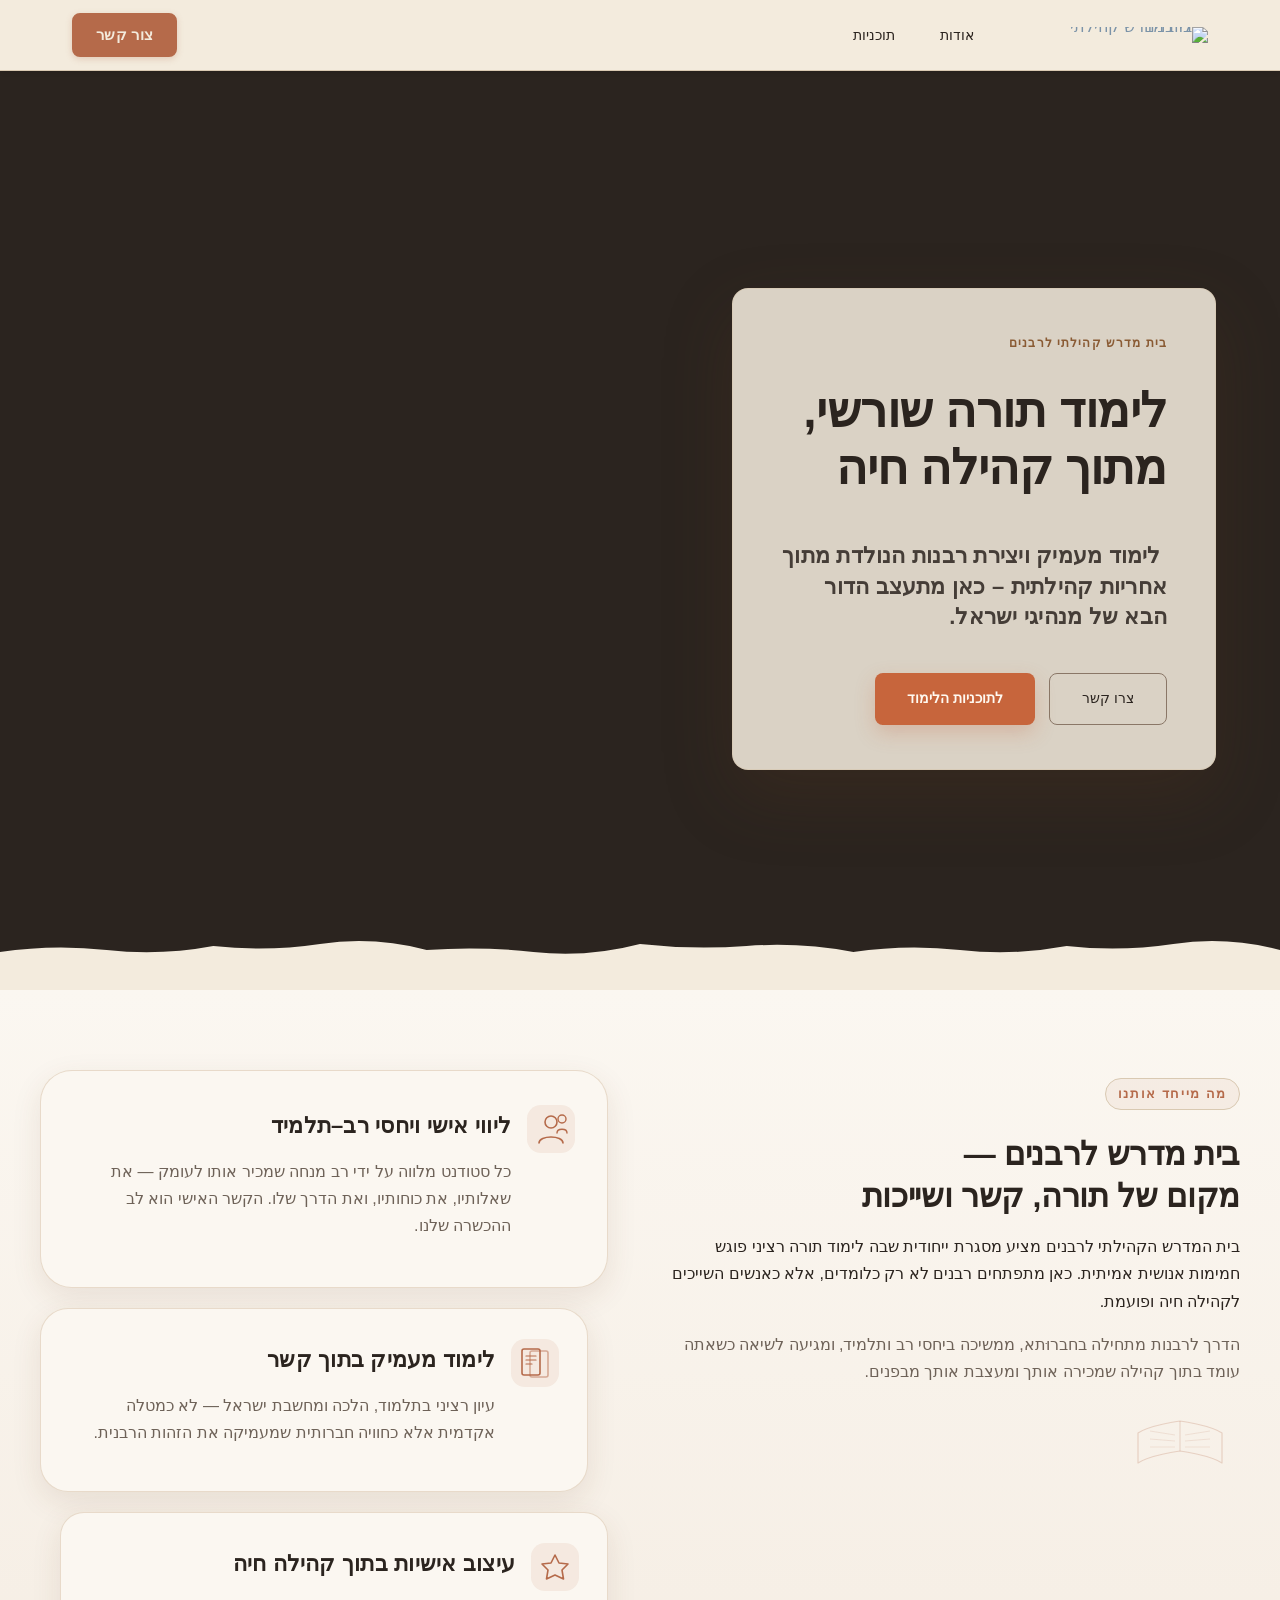
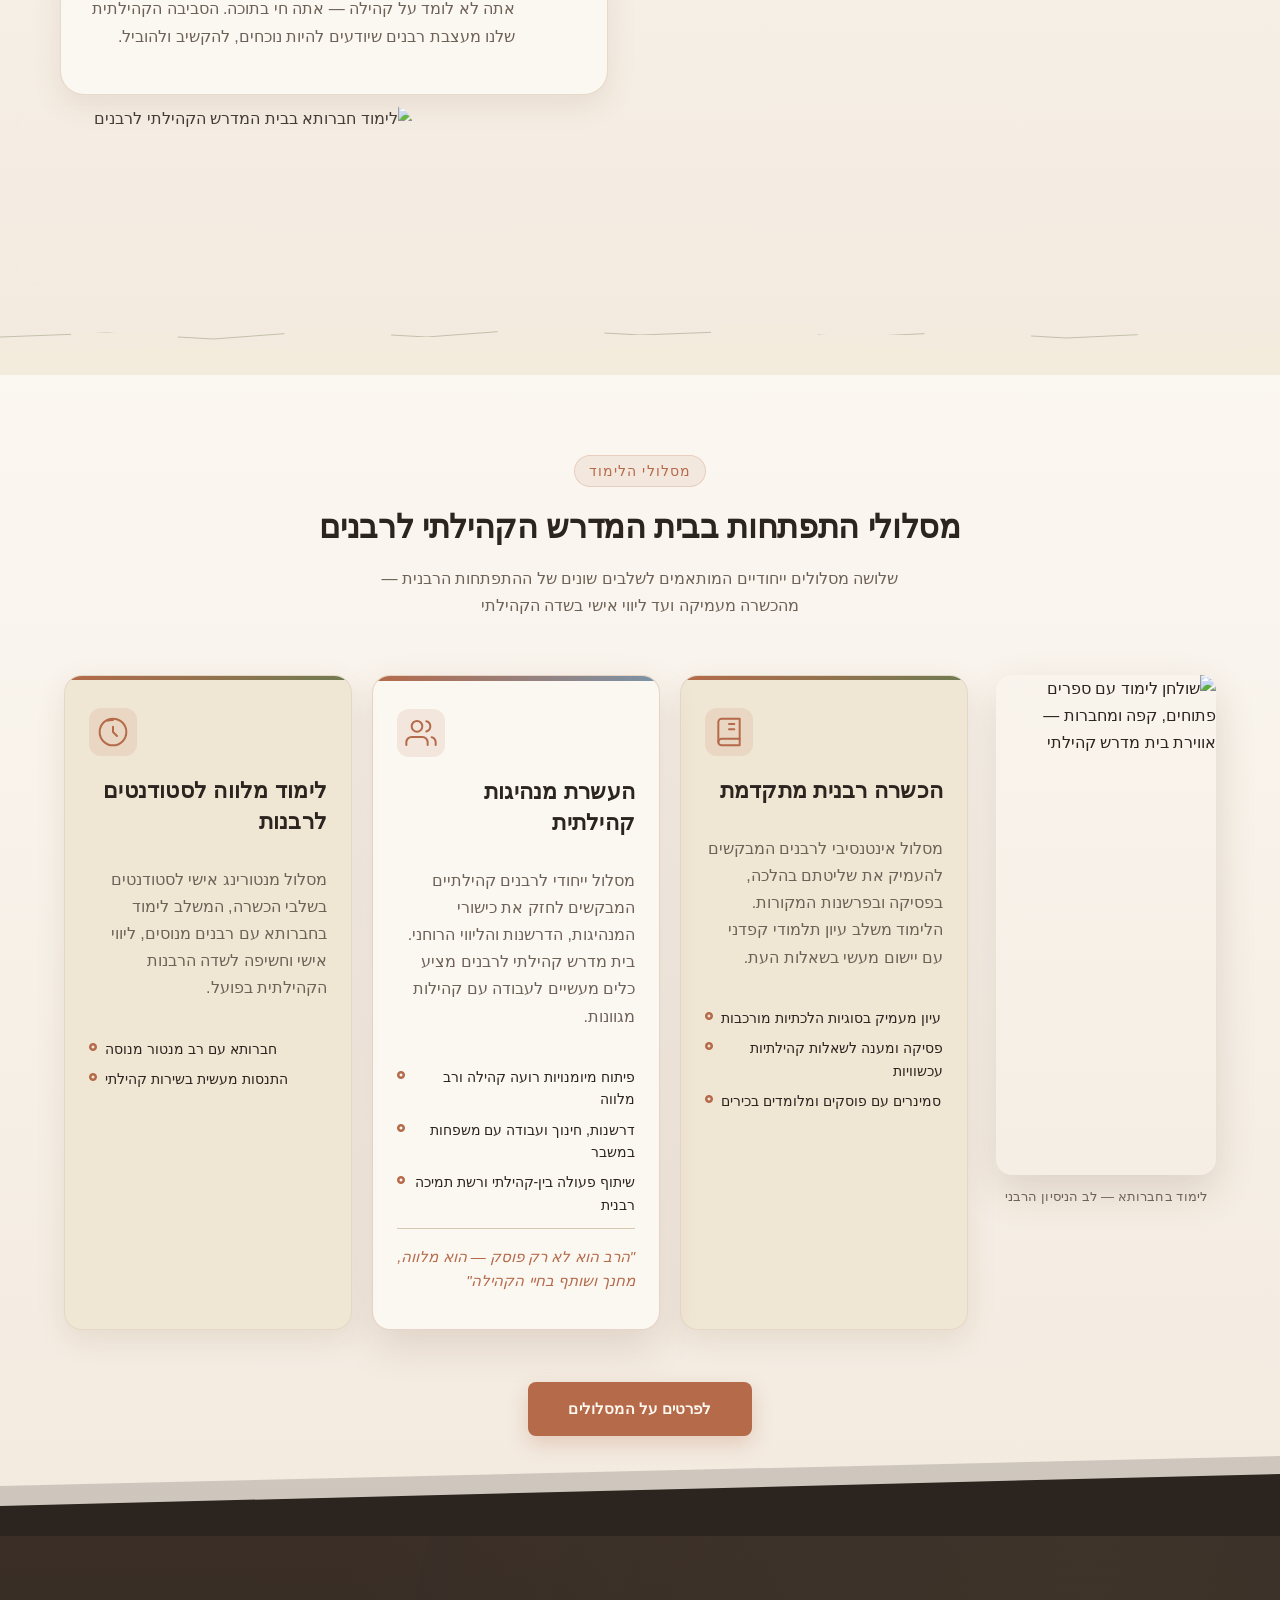
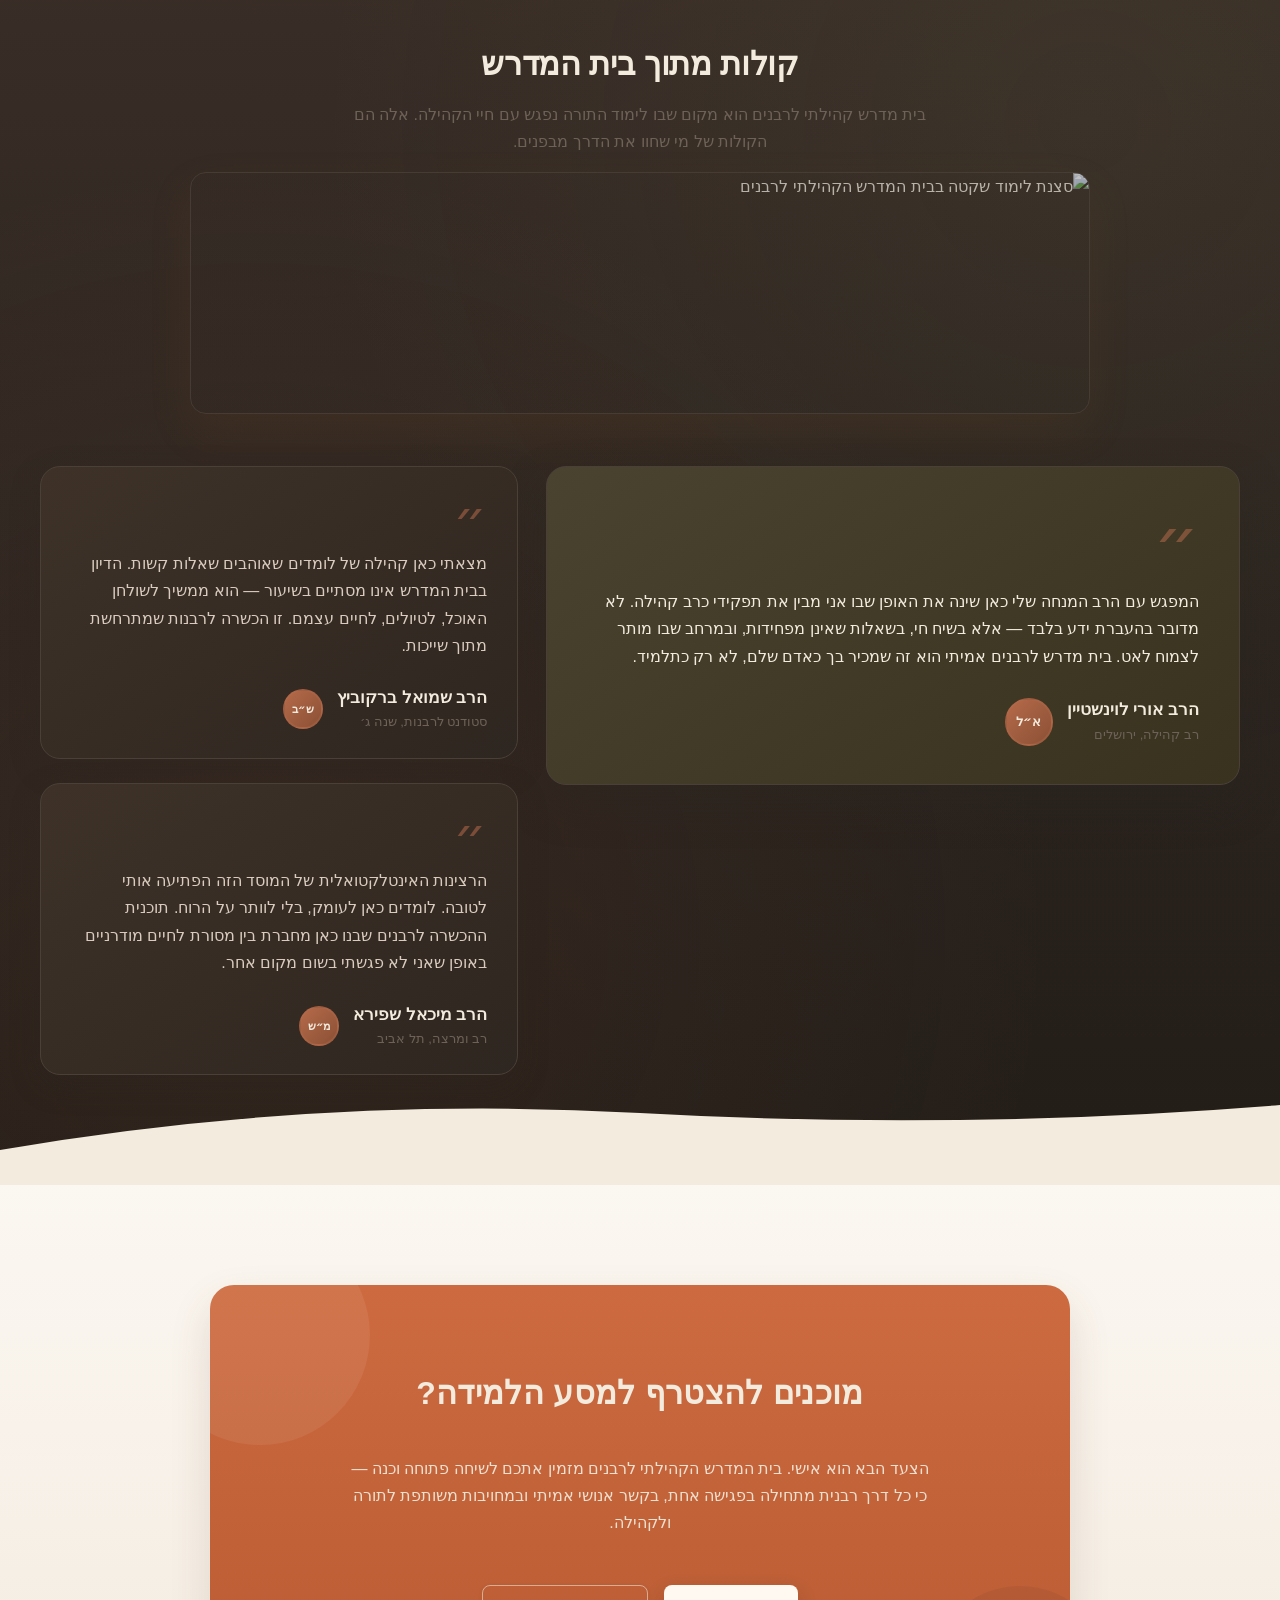
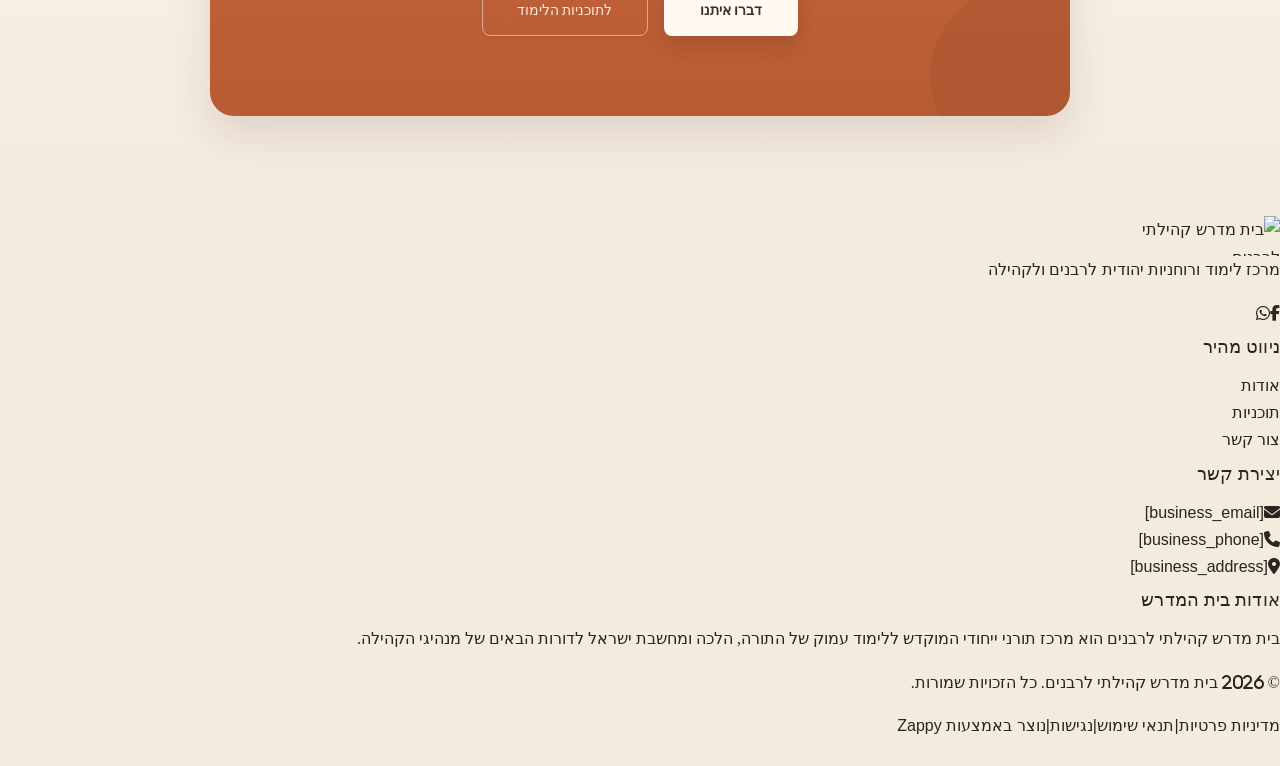
==== commit 9f11ed67: "Background sync: Progressive GitHub Sync" ====
--- a/index.html
+++ b/index.html
@@ -325,16 +325,16 @@
 
   <nav class="navbar" dir="rtl">
   <button class="mobile-toggle" id="mobileToggle" aria-label="Menu">
-    <svg class="hamburger-icon" width="24" height="24" viewbox="0 0 24 24" fill="none">
+    <svg class="hamburger-icon" width="24" height="24" viewBox="0 0 24 24" fill="none">
       <path d="M3 12h18M3 6h18M3 18h18" stroke="currentColor" stroke-width="2" stroke-linecap="round"></path>
     </svg>
-    <svg class="close-icon" width="24" height="24" viewbox="0 0 24 24" fill="none" style="display: none;">
+    <svg class="close-icon" width="24" height="24" viewBox="0 0 24 24" fill="none" style="display: none;">
       <path d="M18 6L6 18M6 6l12 12" stroke="currentColor" stroke-width="2" stroke-linecap="round"></path>
     </svg>
   </button>
 
   <button class="phone-header-btn" data-phone="[business_phone]" aria-label="Call">
-    <svg width="20" height="20" viewbox="0 0 24 24" fill="currentColor">
+    <svg width="20" height="20" viewBox="0 0 24 24" fill="currentColor">
       <path d="M22 16.92v3a2 2 0 0 1-2.18 2 19.79 19.79 0 0 1-8.63-3.07 19.5 19.5 0 0 1-6-6 19.79 19.79 0 0 1-3.07-8.67A2 2 0 0 1 4.11 2h3a2 2 0 0 1 2 1.72 12.84 12.84 0 0 0 .7 2.81 2 2 0 0 1-.45 2.11L8.09 9.91a16 16 0 0 0 6 6l1.27-1.27a2 2 0 0 1 2.11-.45 12.84 12.84 0 0 0 2.81.7A2 2 0 0 1 22 16.92z"></path>
     </svg>
   </button>
@@ -797,7 +797,7 @@
     <article class="index-hero-card">
       <span class="index-hero-label">בית מדרש קהילתי לרבנים</span>
       <h1 class="index-hero-h1">לימוד תורה שורשי,<br>מתוך קהילה חיה</h1>
-      <h3 class="index-hero-subtitle">מנטורשיפ אמיתי, לימוד מעמיק ויצירת רבנות הנולדת מתוך אחריות קהילתית – כאן מתעצב הדור הבא של מנהיגי ישראל.</h3>
+      <h3 class="index-hero-subtitle">&nbsp;לימוד מעמיק ויצירת רבנות הנולדת מתוך אחריות קהילתית – כאן מתעצב הדור הבא של מנהיגי ישראל.</h3>
       <div class="index-hero-ctas">
         <a href="/programs" class="index-hero-btn-primary">לתוכניות הלימוד</a>
         <a href="/contact" class="index-hero-btn-secondary">צרו קשר</a>
@@ -807,7 +807,7 @@
 
   <!-- Bottom Divider -->
   <div class="index-hero-divider-wrapper">
-    <svg data-no-icon-edit="true" aria-hidden="true" viewbox="0 0 1440 90" preserveaspectratio="none" xmlns="http://www.w3.org/2000/svg">
+    <svg aria-hidden="true" viewBox="0 0 1440 90" preserveAspectRatio="none" xmlns="http://www.w3.org/2000/svg">
       <path d="M0,90 L0,52 Q60,44 120,50 T240,46 Q300,52 360,44 T480,50 Q540,46 600,52 T720,44 Q780,50 840,46 T960,52 Q1020,44 1080,50 T1200,46 Q1260,52 1320,44 T1440,50 L1440,90 Z" fill="#F3EBDD"></path>
     </svg>
   </div>
@@ -825,7 +825,7 @@
 
       <!-- Decorative line motif -->
       <div class="index-benefits-motif" aria-hidden="true">
-        <svg data-no-icon-edit="true" aria-hidden="true" viewbox="0 0 120 80" fill="none" xmlns="http://www.w3.org/2000/svg" width="120" height="80">
+        <svg aria-hidden="true" viewBox="0 0 120 80" fill="none" xmlns="http://www.w3.org/2000/svg" width="120" height="80">
           <!-- Open book motif -->
           <path d="M60 20 C60 20 30 24 18 32 L18 62 C30 54 60 50 60 50 C60 50 90 54 102 62 L102 32 C90 24 60 20 60 20 Z" stroke="#B56A4A" stroke-width="1.2" stroke-linejoin="round" fill="none" opacity="0.35"></path>
           <line x1="60" y1="20" x2="60" y2="50" stroke="#B56A4A" stroke-width="1" opacity="0.35"></line>
@@ -845,7 +845,7 @@
       <!-- Card 1: Personal Mentorship -->
       <article class="index-benefits-card index-benefits-card--tall">
         <div class="index-benefits-card-icon">
-          <svg data-element-type="icon" data-icon-type="svg" viewbox="0 0 40 40" fill="none" xmlns="http://www.w3.org/2000/svg" width="40" height="40">
+          <svg data-element-type="icon" data-icon-type="svg" viewBox="0 0 40 40" fill="none" xmlns="http://www.w3.org/2000/svg" width="40" height="40">
             <circle cx="20" cy="13" r="6" stroke="currentColor" stroke-width="1.6" fill="none"></circle>
             <path d="M8 34 C8 26 32 26 32 34" stroke="currentColor" stroke-width="1.6" stroke-linecap="round" fill="none"></path>
             <circle cx="31" cy="10" r="4" stroke="currentColor" stroke-width="1.4" fill="none"></circle>
@@ -861,7 +861,7 @@
       <!-- Card 2: Serious Text Study -->
       <article class="index-benefits-card index-benefits-card--medium">
         <div class="index-benefits-card-icon">
-          <svg data-element-type="icon" data-icon-type="svg" viewbox="0 0 40 40" fill="none" xmlns="http://www.w3.org/2000/svg" width="40" height="40">
+          <svg data-element-type="icon" data-icon-type="svg" viewBox="0 0 40 40" fill="none" xmlns="http://www.w3.org/2000/svg" width="40" height="40">
             <rect x="7" y="6" width="18" height="26" rx="2" stroke="currentColor" stroke-width="1.6" fill="none"></rect>
             <rect x="15" y="8" width="18" height="26" rx="2" stroke="currentColor" stroke-width="1.6" fill="none" opacity="0.5"></rect>
             <line x1="11" y1="13" x2="21" y2="13" stroke="currentColor" stroke-width="1.2" stroke-linecap="round"></line>
@@ -878,7 +878,7 @@
       <!-- Card 3: Real Community -->
       <article class="index-benefits-card index-benefits-card--short">
         <div class="index-benefits-card-icon">
-          <svg data-element-type="icon" data-icon-type="svg" viewbox="0 0 40 40" fill="none" xmlns="http://www.w3.org/2000/svg" width="40" height="40">
+          <svg data-element-type="icon" data-icon-type="svg" viewBox="0 0 40 40" fill="none" xmlns="http://www.w3.org/2000/svg" width="40" height="40">
             <path d="M20 8 L24 16 L33 17 L27 23 L28.5 32 L20 28 L11.5 32 L13 23 L7 17 L16 16 Z" stroke="currentColor" stroke-width="1.6" stroke-linejoin="round" fill="none"></path>
           </svg>
         </div>
@@ -898,7 +898,7 @@
 
   <!-- Bottom Divider: sand band with paper-step silhouette and olive line -->
   <div class="index-benefits-divider-wrapper">
-    <svg data-no-icon-edit="true" aria-hidden="true" viewbox="0 0 1440 90" preserveaspectratio="none" xmlns="http://www.w3.org/2000/svg">
+    <svg aria-hidden="true" viewBox="0 0 1440 90" preserveAspectRatio="none" xmlns="http://www.w3.org/2000/svg">
       <!-- Fine olive line illustration -->
       <polyline points="0,52 120,48 240,54 360,46 480,52 600,44 720,50 840,46 960,52 1080,47 1200,53 1320,48 1440,52" fill="none" stroke="#6F7B52" stroke-width="1" opacity="0.4"></polyline>
       <!-- Paper-step silhouette transitioning to dark -->
@@ -929,7 +929,7 @@
           <div class="card-accent-bar"></div>
           <div class="card-inner">
             <div class="card-icon">
-              <svg data-element-type="icon" data-icon-type="svg" xmlns="http://www.w3.org/2000/svg" width="32" height="32" viewbox="0 0 24 24" fill="none" stroke="currentColor" stroke-width="1.5" stroke-linecap="round" stroke-linejoin="round" aria-hidden="true"><path d="M4 19.5A2.5 2.5 0 0 1 6.5 17H20"></path><path d="M6.5 2H20v20H6.5A2.5 2.5 0 0 1 4 19.5v-15A2.5 2.5 0 0 1 6.5 2z"></path><line x1="12" y1="6" x2="16" y2="6"></line><line x1="12" y1="10" x2="16" y2="10"></line></svg>
+              <svg data-element-type="icon" data-icon-type="svg" xmlns="http://www.w3.org/2000/svg" width="32" height="32" viewBox="0 0 24 24" fill="none" stroke="currentColor" stroke-width="1.5" stroke-linecap="round" stroke-linejoin="round" aria-hidden="true"><path d="M4 19.5A2.5 2.5 0 0 1 6.5 17H20"></path><path d="M6.5 2H20v20H6.5A2.5 2.5 0 0 1 4 19.5v-15A2.5 2.5 0 0 1 6.5 2z"></path><line x1="12" y1="6" x2="16" y2="6"></line><line x1="12" y1="10" x2="16" y2="10"></line></svg>
             </div>
             <h3 class="card-title">הכשרה רבנית מתקדמת</h3>
             <p class="card-desc">מסלול אינטנסיבי לרבנים המבקשים להעמיק את שליטתם בהלכה, בפסיקה ובפרשנות המקורות. הלימוד משלב עיון תלמודי קפדני עם יישום מעשי בשאלות העת.</p>
@@ -946,7 +946,7 @@
           <div class="card-accent-bar"></div>
           <div class="card-inner">
             <div class="card-icon">
-              <svg data-element-type="icon" data-icon-type="svg" xmlns="http://www.w3.org/2000/svg" width="32" height="32" viewbox="0 0 24 24" fill="none" stroke="currentColor" stroke-width="1.5" stroke-linecap="round" stroke-linejoin="round" aria-hidden="true"><path d="M17 21v-2a4 4 0 0 0-4-4H5a4 4 0 0 0-4 4v2"></path><circle cx="9" cy="7" r="4"></circle><path d="M23 21v-2a4 4 0 0 0-3-3.87"></path><path d="M16 3.13a4 4 0 0 1 0 7.75"></path></svg>
+              <svg data-element-type="icon" data-icon-type="svg" xmlns="http://www.w3.org/2000/svg" width="32" height="32" viewBox="0 0 24 24" fill="none" stroke="currentColor" stroke-width="1.5" stroke-linecap="round" stroke-linejoin="round" aria-hidden="true"><path d="M17 21v-2a4 4 0 0 0-4-4H5a4 4 0 0 0-4 4v2"></path><circle cx="9" cy="7" r="4"></circle><path d="M23 21v-2a4 4 0 0 0-3-3.87"></path><path d="M16 3.13a4 4 0 0 1 0 7.75"></path></svg>
             </div>
             <h3 class="card-title">העשרת מנהיגות קהילתית</h3>
             <p class="card-desc">מסלול ייחודי לרבנים קהילתיים המבקשים לחזק את כישורי המנהיגות, הדרשנות והליווי הרוחני. בית מדרש קהילתי לרבנים מציע כלים מעשיים לעבודה עם קהילות מגוונות.</p>
@@ -966,7 +966,7 @@
           <div class="card-accent-bar"></div>
           <div class="card-inner">
             <div class="card-icon">
-              <svg data-element-type="icon" data-icon-type="svg" xmlns="http://www.w3.org/2000/svg" width="32" height="32" viewbox="0 0 24 24" fill="none" stroke="currentColor" stroke-width="1.5" stroke-linecap="round" stroke-linejoin="round" aria-hidden="true"><circle cx="12" cy="12" r="10"></circle><path d="M12 8v4l3 3"></path><path d="M8 3.5A9.9 9.9 0 0 1 12 3"></path></svg>
+              <svg data-element-type="icon" data-icon-type="svg" xmlns="http://www.w3.org/2000/svg" width="32" height="32" viewBox="0 0 24 24" fill="none" stroke="currentColor" stroke-width="1.5" stroke-linecap="round" stroke-linejoin="round" aria-hidden="true"><circle cx="12" cy="12" r="10"></circle><path d="M12 8v4l3 3"></path><path d="M8 3.5A9.9 9.9 0 0 1 12 3"></path></svg>
             </div>
             <h3 class="card-title">לימוד מלווה לסטודנטים לרבנות</h3>
             <p class="card-desc">מסלול מנטורינג אישי לסטודנטים בשלבי הכשרה, המשלב לימוד בחברותא עם רבנים מנוסים, ליווי אישי וחשיפה לשדה הרבנות הקהילתית בפועל.</p>
@@ -994,7 +994,7 @@
 
   <!-- Bottom diagonal divider -->
   <div class="services-divider-wrapper">
-    <svg data-no-icon-edit="true" aria-hidden="true" viewbox="0 0 1440 80" preserveaspectratio="none" xmlns="http://www.w3.org/2000/svg">
+    <svg aria-hidden="true" viewBox="0 0 1440 80" preserveAspectRatio="none" xmlns="http://www.w3.org/2000/svg">
       <path d="M0,80 L0,30 L1440,0 L1440,80 Z" fill="#2B241F" opacity="0.18"></path>
       <path d="M0,80 L0,50 L1440,18 L1440,80 Z" fill="#2B241F"></path>
     </svg>
@@ -1076,7 +1076,7 @@
 
   <!-- Bottom Arc Divider -->
   <div class="index-testimonials-divider-wrapper">
-    <svg data-no-icon-edit="true" aria-hidden="true" viewbox="0 0 1440 90" preserveaspectratio="none" xmlns="http://www.w3.org/2000/svg">
+    <svg aria-hidden="true" viewBox="0 0 1440 90" preserveAspectRatio="none" xmlns="http://www.w3.org/2000/svg">
       <path d="M0,90 L0,55 Q360,0 720,18 Q1080,36 1440,10 L1440,90 Z" fill="#F3EBDD"></path>
     </svg>
   </div>
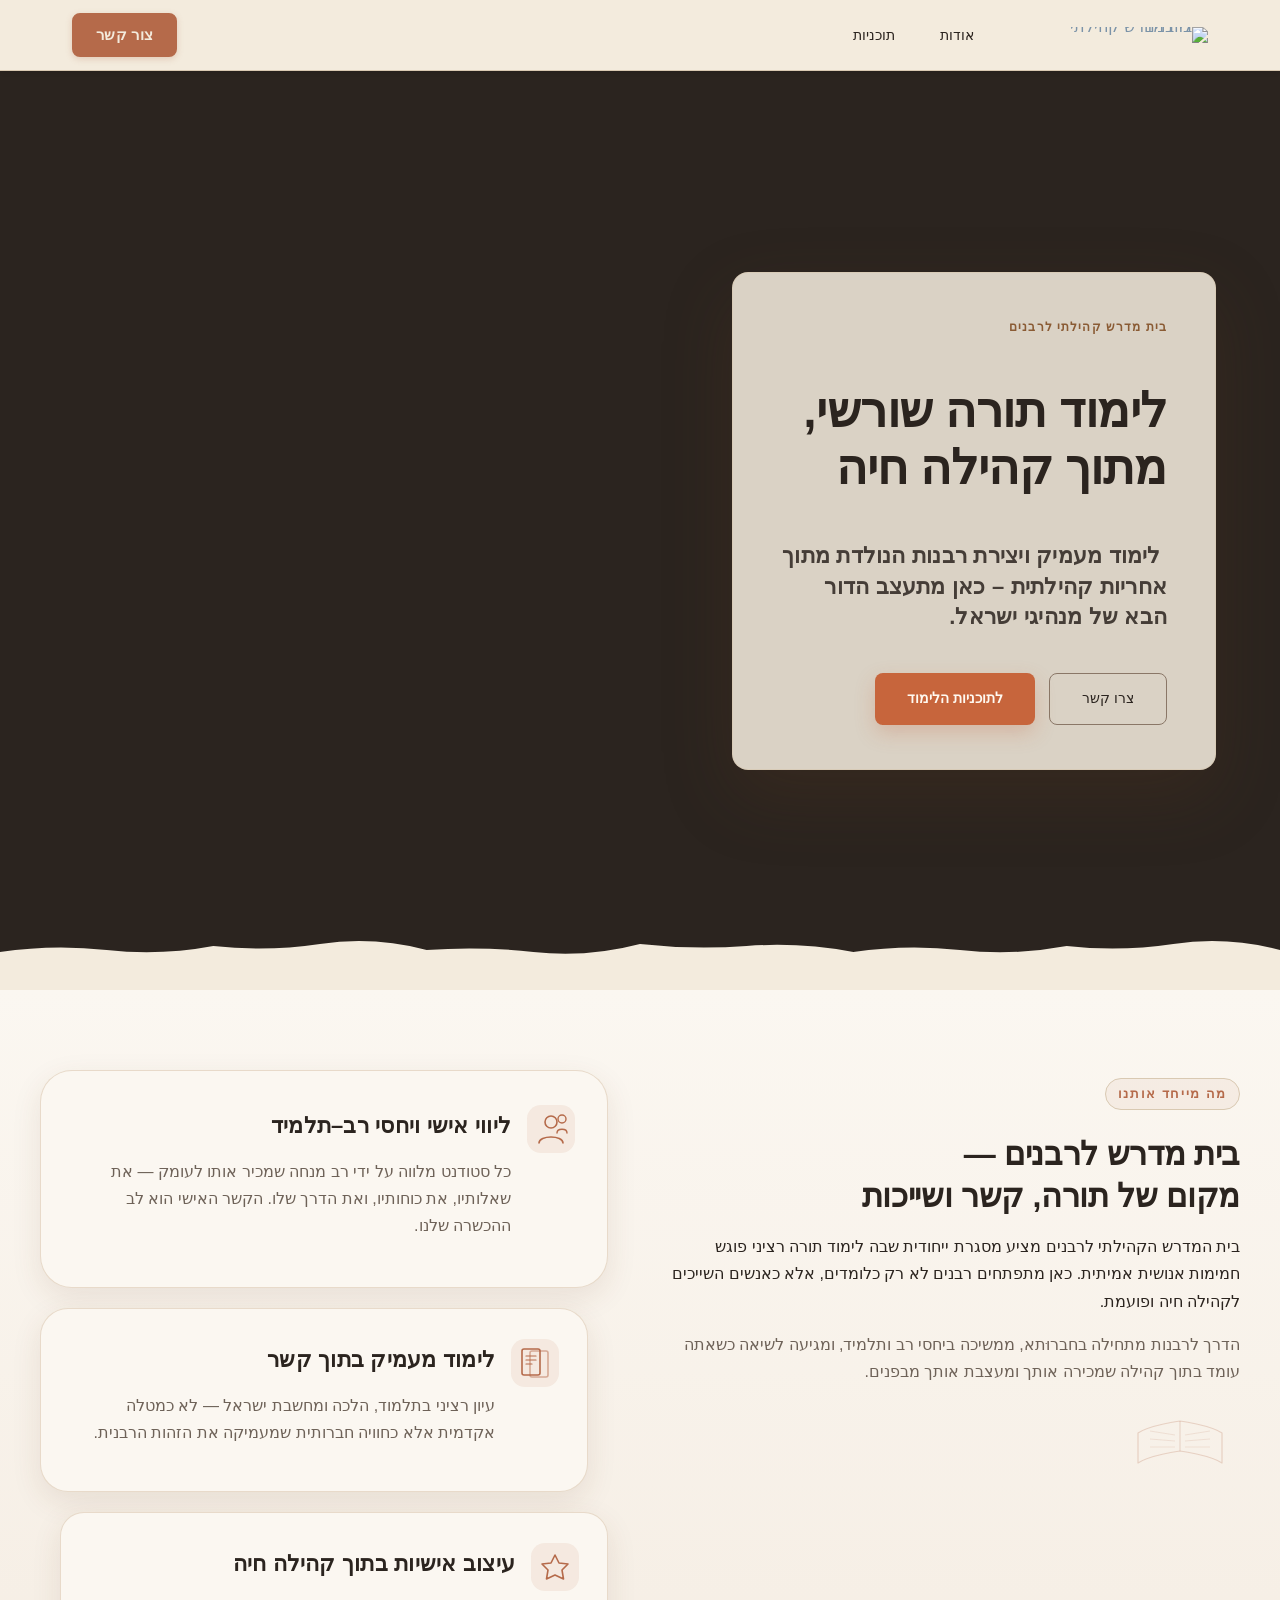
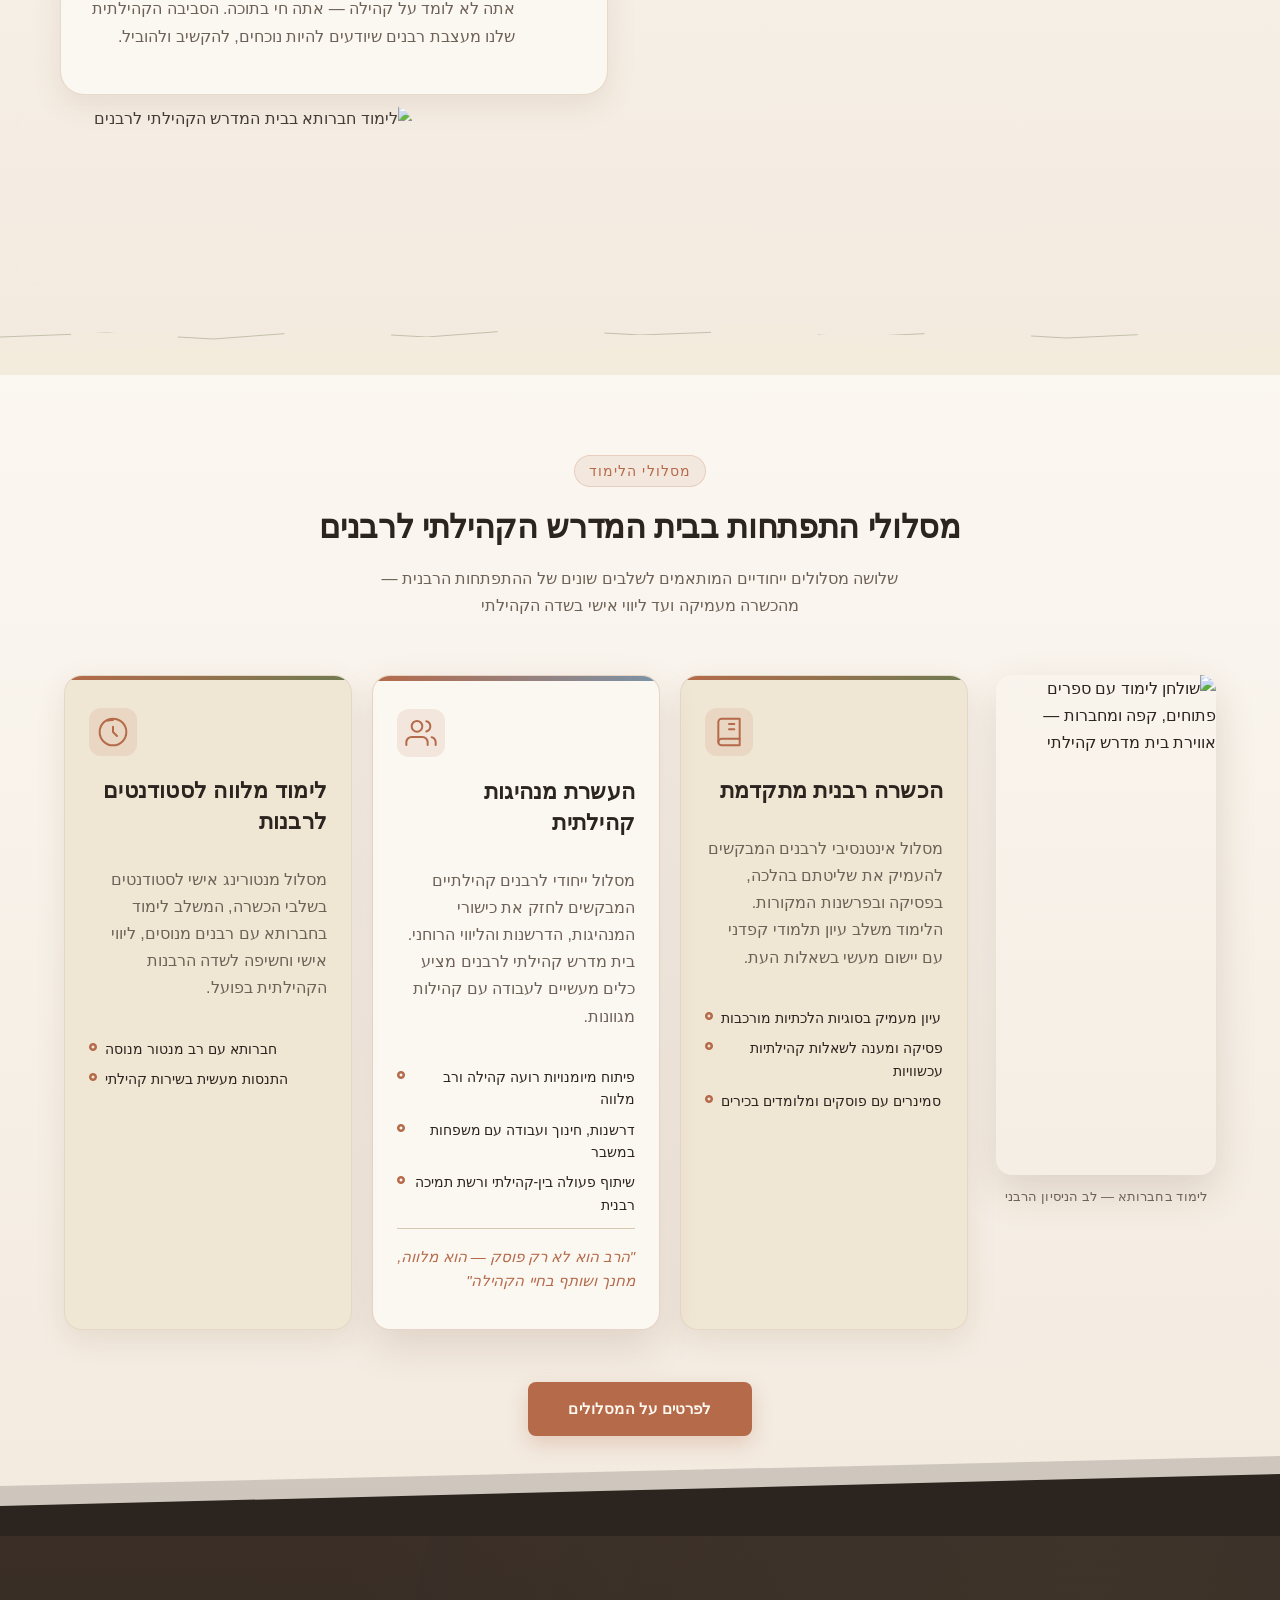
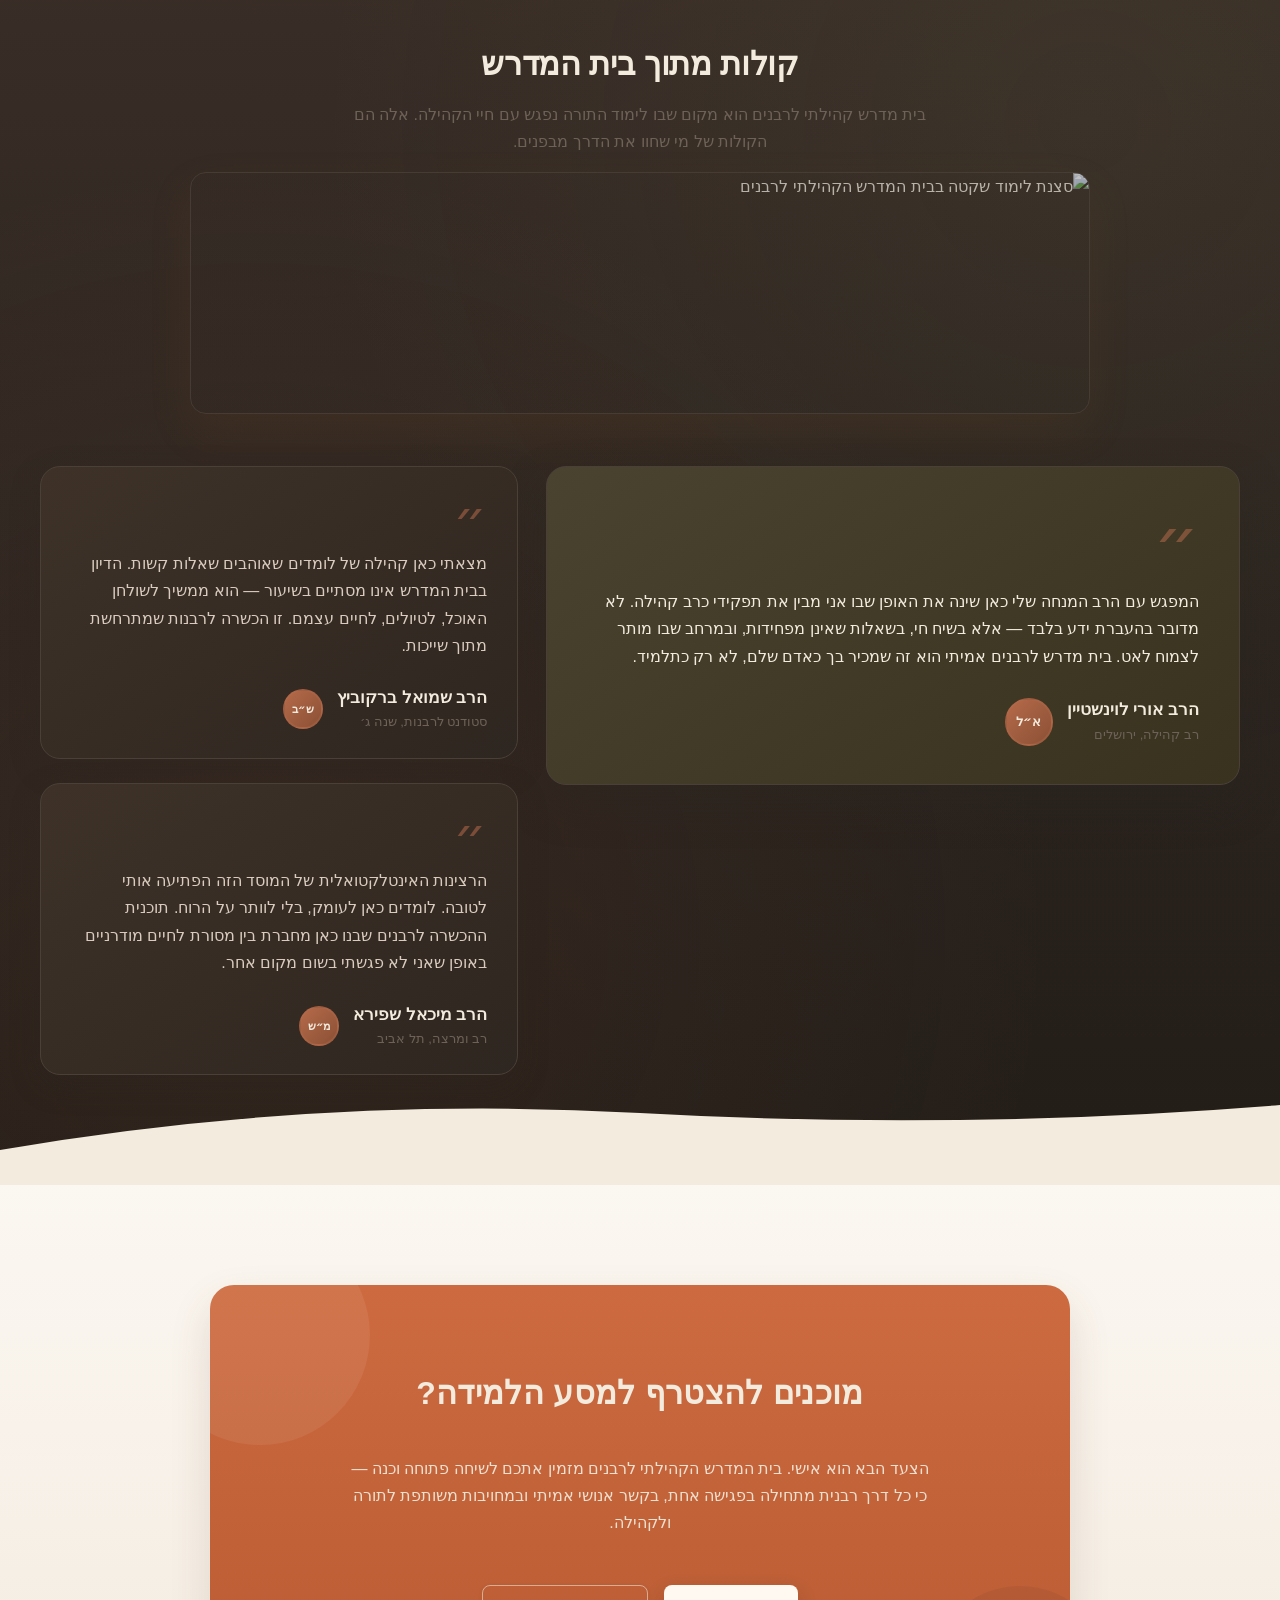
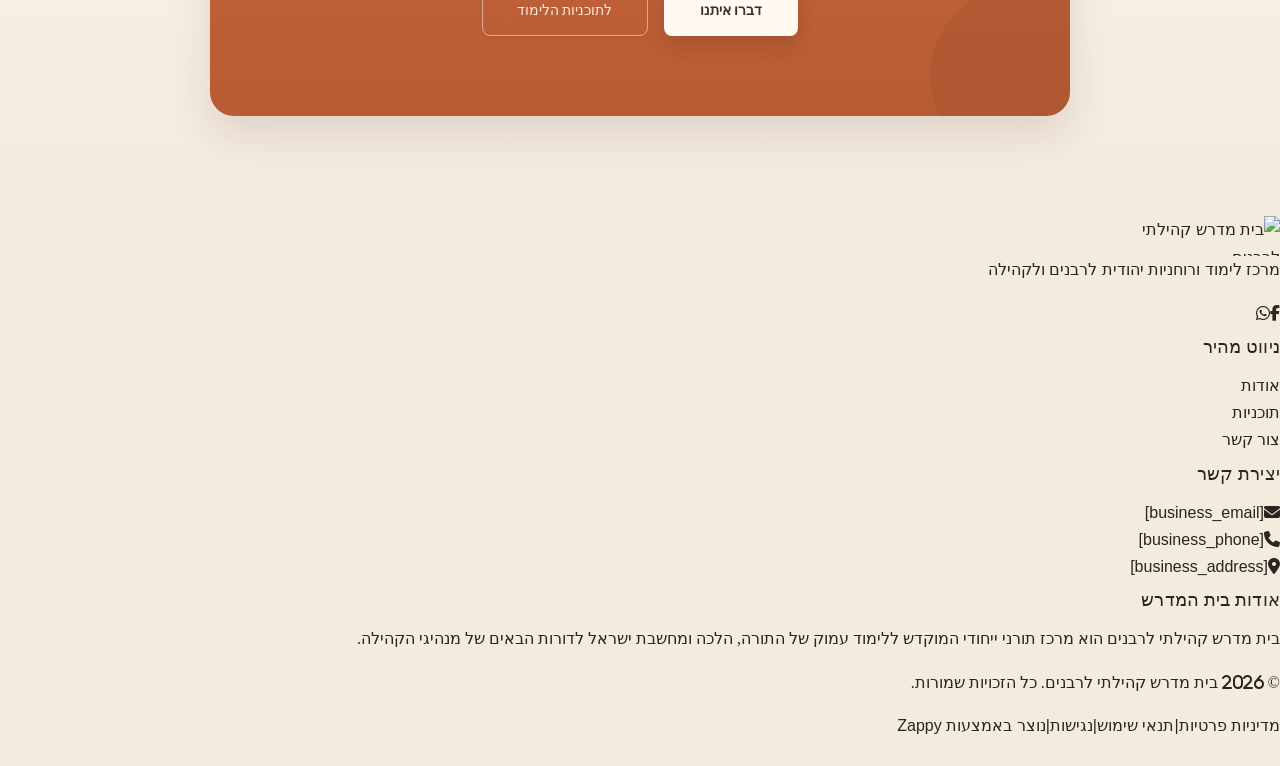
==== commit d8020c9b: "Background sync: Progressive GitHub Sync" ====
--- a/index.html
+++ b/index.html
@@ -783,10 +783,10 @@
 </script>
   
   <main>
-    <section class="index-hero-section" data-layout-spec="בית-hero" dir="rtl" data-hero-type="fullscreen-scrim">
+    <section class="index-hero-section" data-layout-spec="בית-hero" dir="rtl" data-hero-type="fullscreen-scrim" id="zappy-section-0">
   <!-- Background Image -->
   <div class="index-hero-bg">
-    <img data-hero-bg="true" data-placeholder="index-hero-image-1" data-context="Warm intergenerational Torah study circle around a wooden table in a traditional beit midrash. Natural window light illuminates open books, aged hands turning pages, and candid eye contact between a rabbi and younger students. Warm cream, espresso brown, and amber tones. Visible bookshelves filled with Jewish texts in background. Intimate, scholarly, communal atmosphere." width="1440" height="900" src="/assets/site-index-hero-image-1.webp" alt="לימוד תורה בקהילה – רבנים וסטודנטים מסביב לשולחן עץ בבית מדרש">
+    <div data-zappy-zoom-wrapper="true" data-element-id="img-1773840638065-oi4f141s5" data-element-type="image" data-zappy-zoom-wrapper-width="1477px" data-zappy-zoom-wrapper-height="858px" data-zappy-zoom-wrapper-width-mode="full" style="position: absolute !important; overflow: hidden !important; width: 100% !important; max-width: none !important; margin-left: 0px !important; margin-right: 0px !important; height: 100% !important; display: block !important; top: 0px !important; left: 0px !important; z-index: 1 !important;" data-zappy-zoom-clip="true" data-zappy-wrapper-margins-applied="true"><img data-hero-bg="true" data-placeholder="index-hero-image-1" data-context="Warm intergenerational Torah study circle around a wooden table in a traditional beit midrash. Natural window light illuminates open books, aged hands turning pages, and candid eye contact between a rabbi and younger students. Warm cream, espresso brown, and amber tones. Visible bookshelves filled with Jewish texts in background. Intimate, scholarly, communal atmosphere." width="1440" height="900" src="/assets/business-general-hero-upload-1773844555947.webp" alt="לימוד תורה בקהילה – רבנים וסטודנטים מסביב לשולחן עץ בבית מדרש" data-element-type="image" data-element-id="img-1773840638065-oi4f141s5" class="zappy-editable-image" data-resize-handler-attached="true" style="object-position: 50% 50%; margin: 0px !important; position: absolute !important; left: -13.9084% !important; top: -10% !important; width: 127.817% !important; height: 120% !important; max-width: none !important; max-height: none !important; display: block !important; object-fit: cover !important;" data-zappy-zoom="1.2" data-zappy-original-width="1476.800048828125" data-zappy-original-height="858"></div>
   </div>
 
   <!-- Scrim Overlay -->
@@ -795,19 +795,19 @@
   <!-- Overlay Card -->
   <div class="index-hero-content-wrap">
     <article class="index-hero-card">
-      <span class="index-hero-label">בית מדרש קהילתי לרבנים</span>
-      <h1 class="index-hero-h1">לימוד תורה שורשי,<br>מתוך קהילה חיה</h1>
-      <h3 class="index-hero-subtitle">&nbsp;לימוד מעמיק ויצירת רבנות הנולדת מתוך אחריות קהילתית – כאן מתעצב הדור הבא של מנהיגי ישראל.</h3>
+      <p><span class="index-hero-label">בית מדרש קהילתי לרבנים</span>
+      </p><h1 class="index-hero-h1" style="">לימוד תורה שורשי,<br>מתוך קהילה חיה</h1>
+      <h3 class="index-hero-subtitle" style="">&nbsp;לימוד מעמיק ויצירת רבנות הנולדת מתוך אחריות קהילתית – כאן מתעצב הדור הבא של מנהיגי ישראל.</h3>
       <div class="index-hero-ctas">
-        <a href="/programs" class="index-hero-btn-primary">לתוכניות הלימוד</a>
-        <a href="/contact" class="index-hero-btn-secondary">צרו קשר</a>
+        <a href="/programs" class="index-hero-btn-primary" data-element-type="button" data-element-id="btn-1773840638060-lxew2jlns" data-native-element="true">לתוכניות הלימוד</a>
+        <a href="/contact" class="index-hero-btn-secondary" data-element-type="button" data-element-id="btn-1773840638060-x0d76q4gp" data-native-element="true">צרו קשר</a>
       </div>
     </article>
   </div>
 
   <!-- Bottom Divider -->
   <div class="index-hero-divider-wrapper">
-    <svg aria-hidden="true" viewBox="0 0 1440 90" preserveAspectRatio="none" xmlns="http://www.w3.org/2000/svg">
+    <svg data-no-icon-edit="true" aria-hidden="true" viewBox="0 0 1440 90" preserveAspectRatio="none" xmlns="http://www.w3.org/2000/svg">
       <path d="M0,90 L0,52 Q60,44 120,50 T240,46 Q300,52 360,44 T480,50 Q540,46 600,52 T720,44 Q780,50 840,46 T960,52 Q1020,44 1080,50 T1200,46 Q1260,52 1320,44 T1440,50 L1440,90 Z" fill="#F3EBDD"></path>
     </svg>
   </div>
@@ -1228,5 +1228,33 @@
       window.addEventListener('resize', function() { clearTimeout(window._mlrt); window._mlrt = setTimeout(initMobileLangMenu, 250); });
     })();
     </script>
+
+    <script>
+    (function(){
+      if(window.innerWidth>768)return;
+      function fixZW(){
+        document.querySelectorAll('[data-zappy-zoom-wrapper="true"]').forEach(function(w){
+          var cw=w.style.getPropertyValue('width');
+          if(!cw||cw==='100%')return;
+          w.style.setProperty('width','100%','important');
+          w.style.setProperty('max-width','100%','important');
+          w.style.setProperty('height','auto','important');
+          var img=w.querySelector('img');
+          if(img){
+            img.style.setProperty('position','relative','important');
+            img.style.setProperty('width','100%','important');
+            img.style.setProperty('height','auto','important');
+            img.style.setProperty('max-width','100%','important');
+            img.style.setProperty('max-height','400px','important');
+            img.style.setProperty('object-fit','cover','important');
+            img.style.setProperty('left','0','important');
+            img.style.setProperty('top','0','important');
+          }
+        });
+      }
+      if(document.readyState==='loading')document.addEventListener('DOMContentLoaded',fixZW);
+      else setTimeout(fixZW,50);
+    })();
+    </script>
 </body>
 </html>
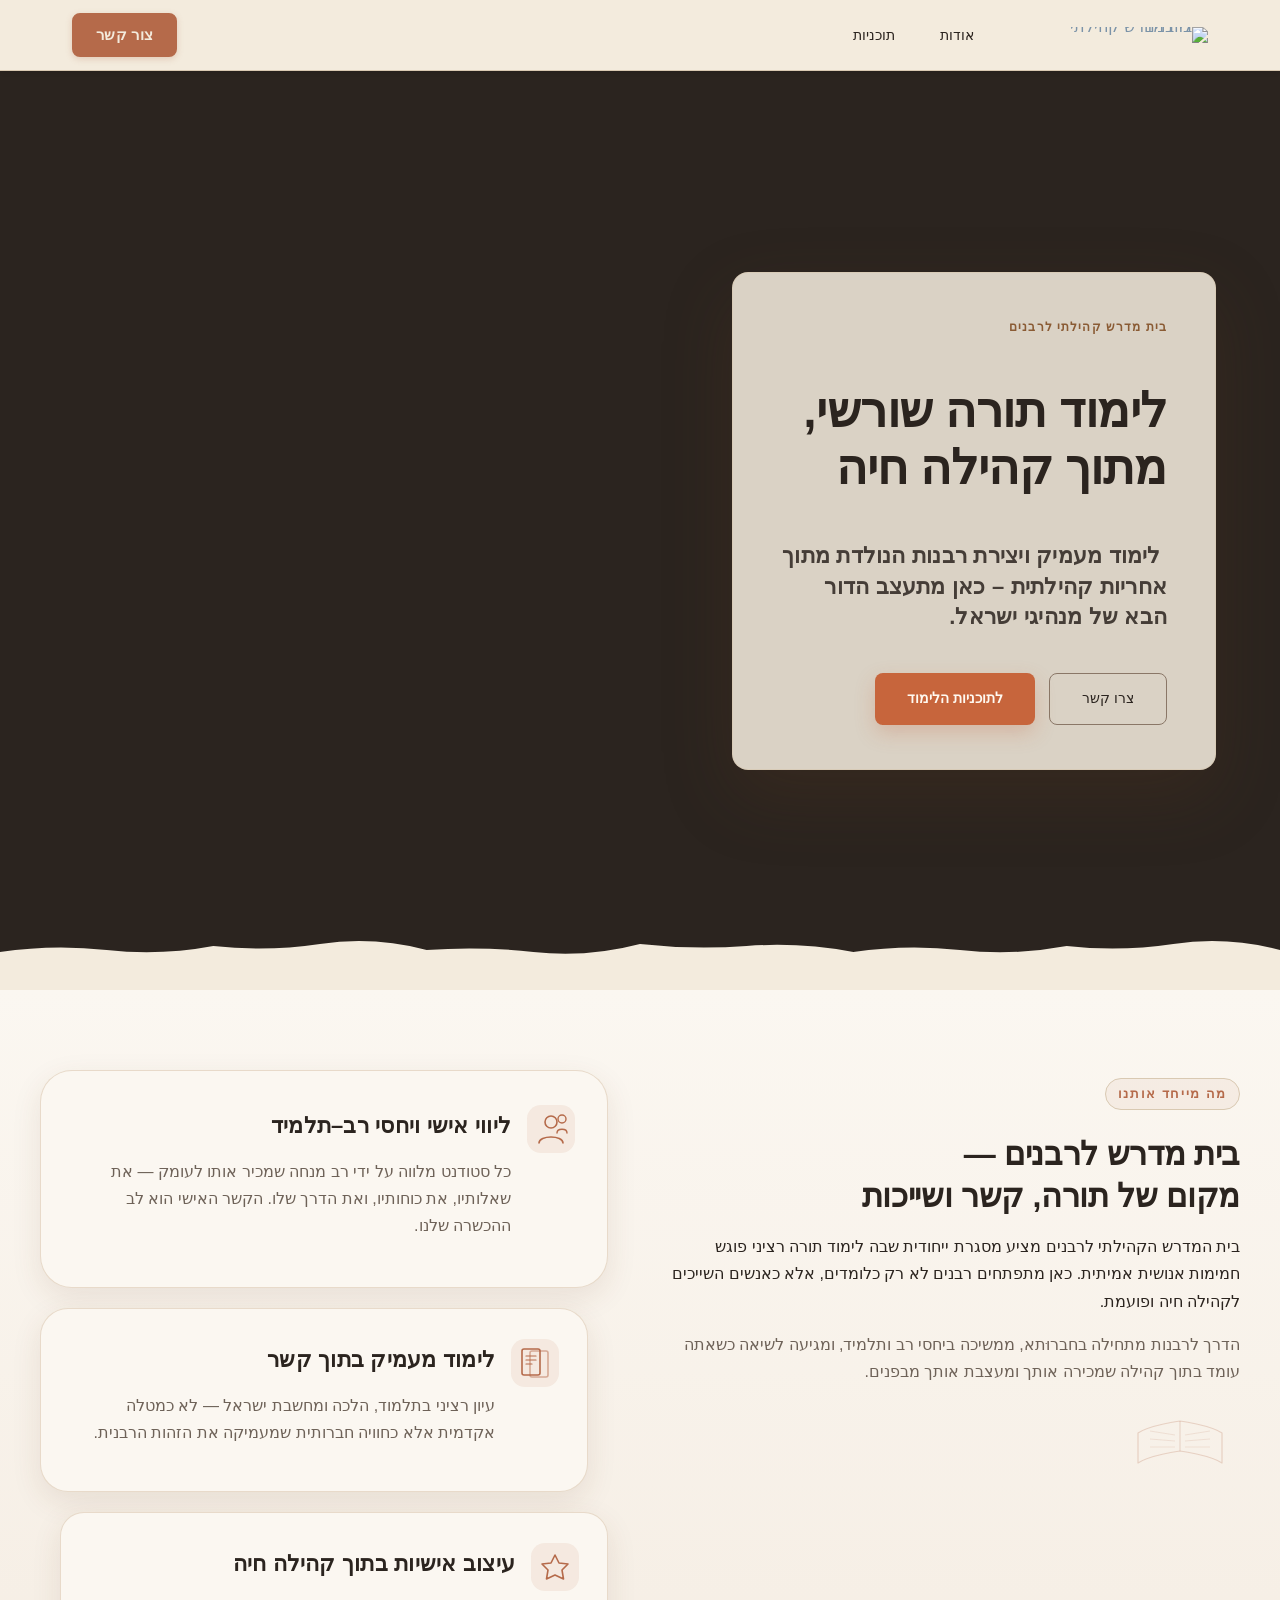
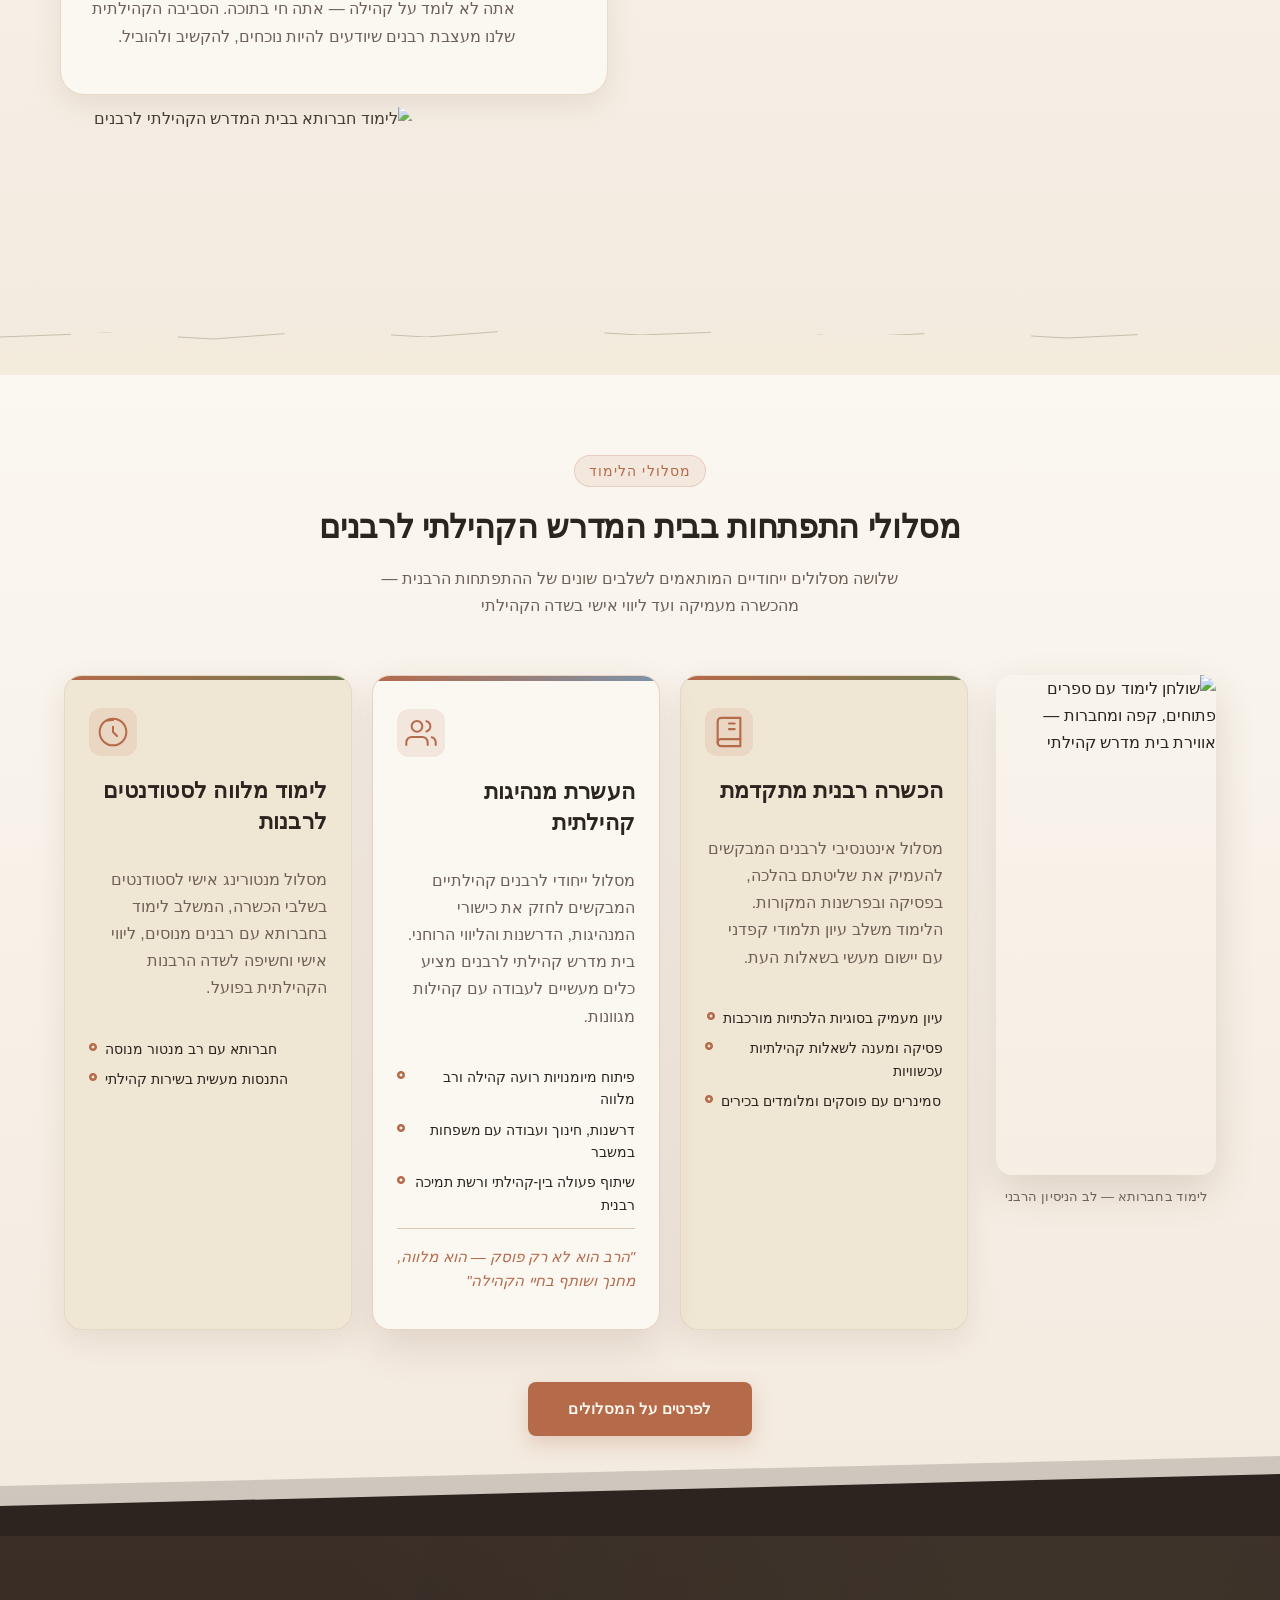
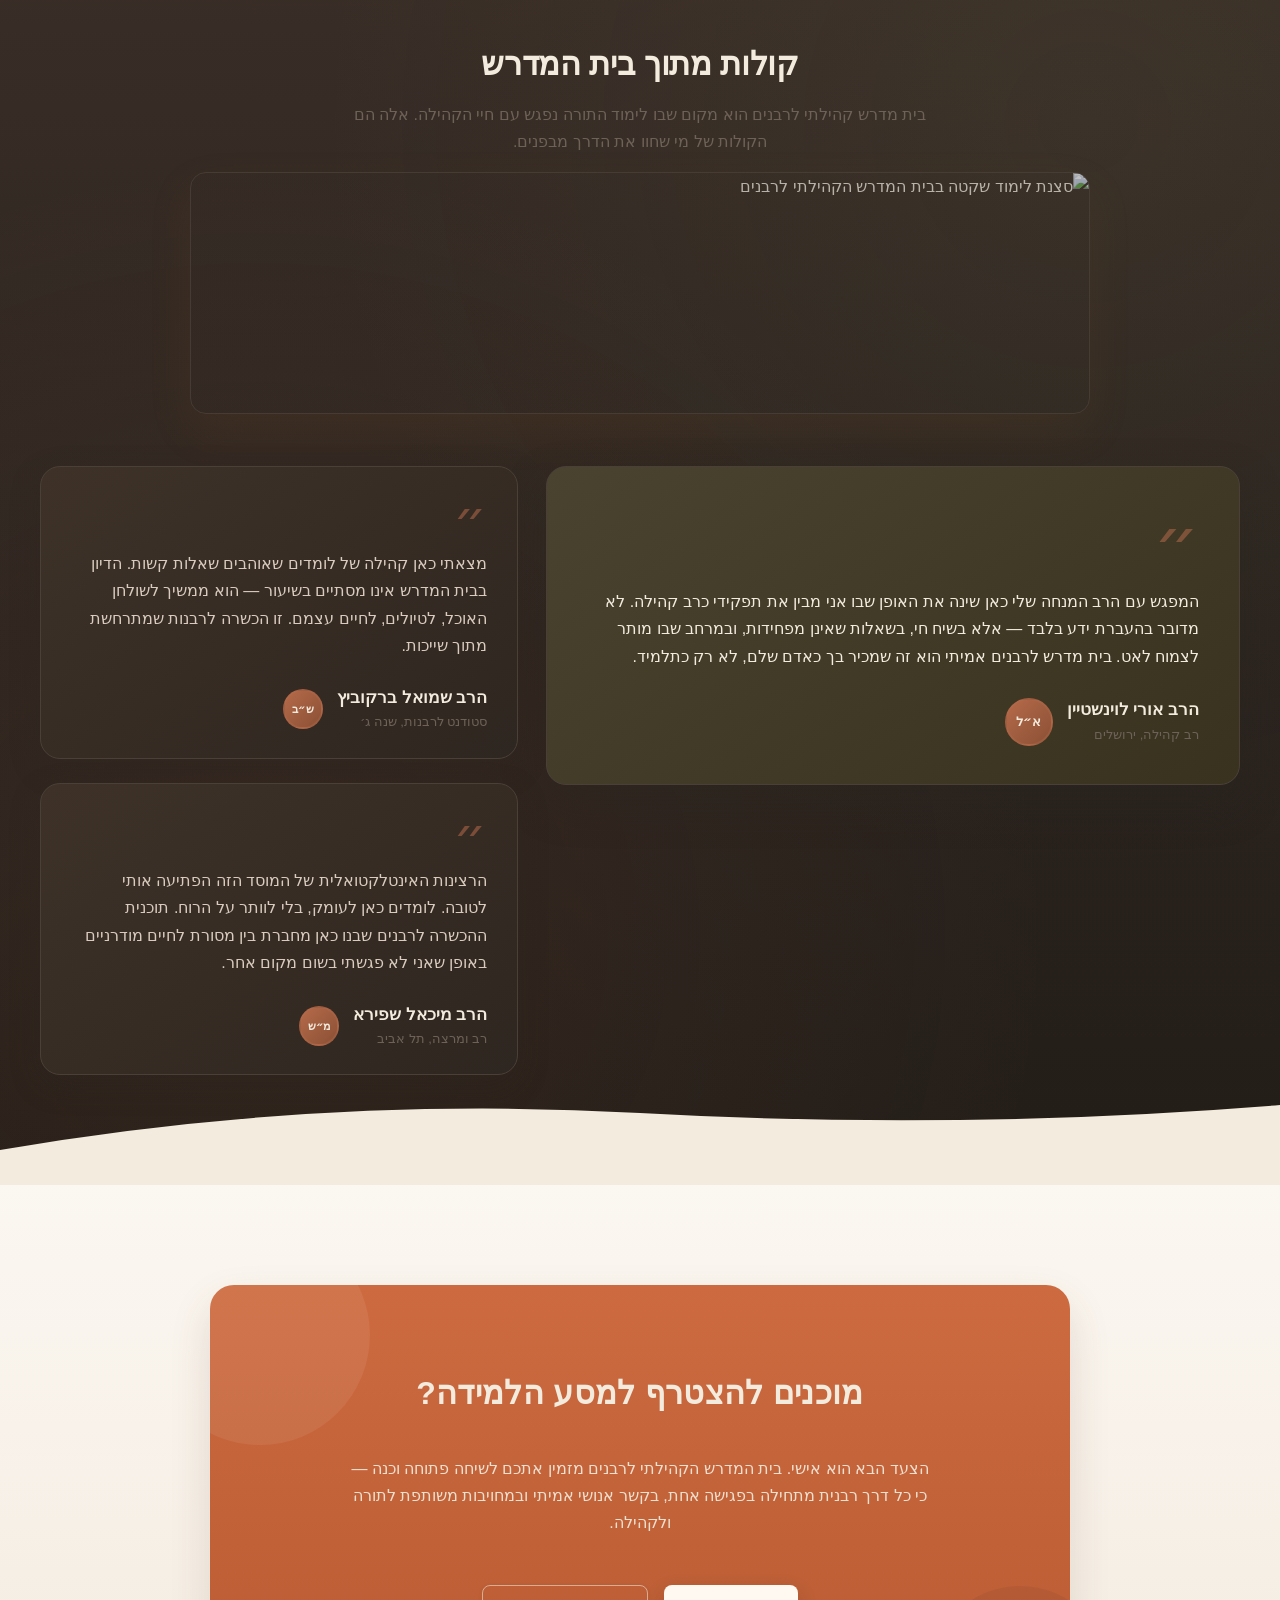
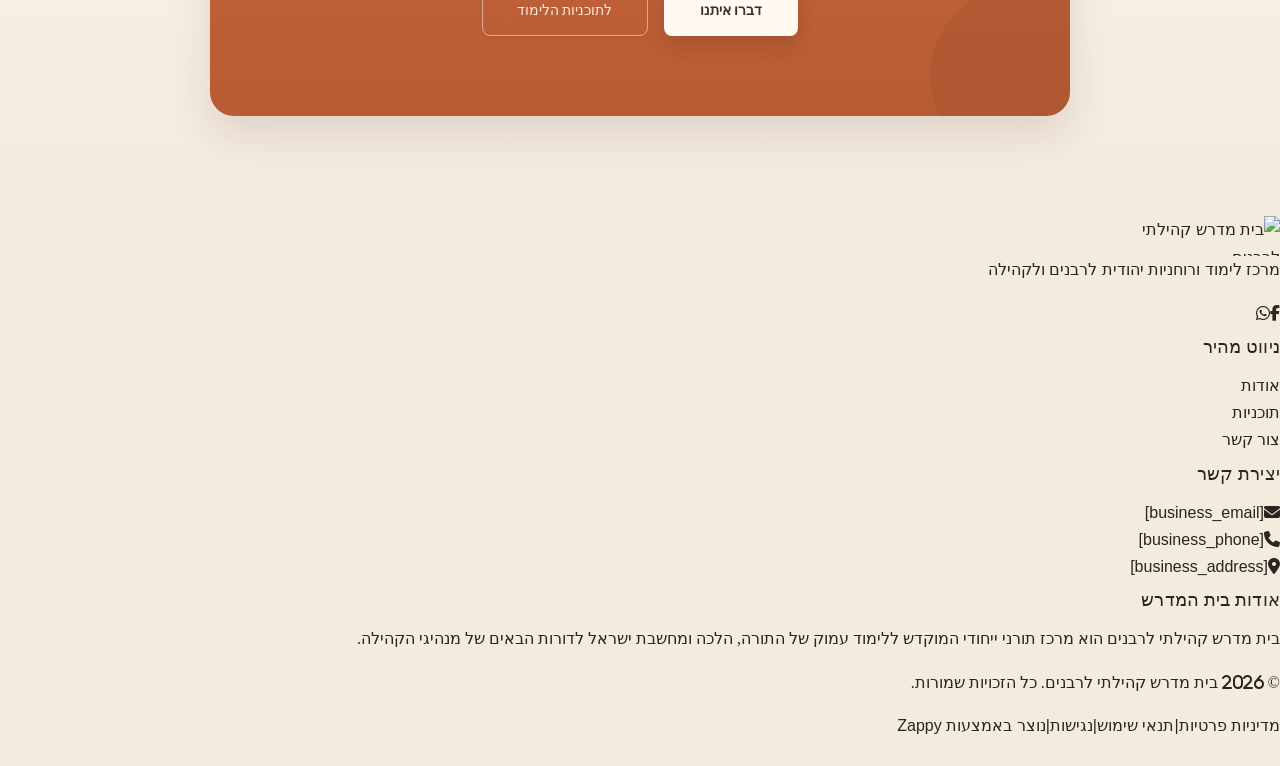
==== commit f2251f59: "Background sync: Progressive GitHub Sync" ====
--- a/index.html
+++ b/index.html
@@ -325,16 +325,16 @@
 
   <nav class="navbar" dir="rtl">
   <button class="mobile-toggle" id="mobileToggle" aria-label="Menu">
-    <svg class="hamburger-icon" width="24" height="24" viewBox="0 0 24 24" fill="none">
+    <svg class="hamburger-icon" width="24" height="24" viewbox="0 0 24 24" fill="none">
       <path d="M3 12h18M3 6h18M3 18h18" stroke="currentColor" stroke-width="2" stroke-linecap="round"></path>
     </svg>
-    <svg class="close-icon" width="24" height="24" viewBox="0 0 24 24" fill="none" style="display: none;">
+    <svg class="close-icon" width="24" height="24" viewbox="0 0 24 24" fill="none" style="display: none;">
       <path d="M18 6L6 18M6 6l12 12" stroke="currentColor" stroke-width="2" stroke-linecap="round"></path>
     </svg>
   </button>
 
   <button class="phone-header-btn" data-phone="[business_phone]" aria-label="Call">
-    <svg width="20" height="20" viewBox="0 0 24 24" fill="currentColor">
+    <svg width="20" height="20" viewbox="0 0 24 24" fill="currentColor">
       <path d="M22 16.92v3a2 2 0 0 1-2.18 2 19.79 19.79 0 0 1-8.63-3.07 19.5 19.5 0 0 1-6-6 19.79 19.79 0 0 1-3.07-8.67A2 2 0 0 1 4.11 2h3a2 2 0 0 1 2 1.72 12.84 12.84 0 0 0 .7 2.81 2 2 0 0 1-.45 2.11L8.09 9.91a16 16 0 0 0 6 6l1.27-1.27a2 2 0 0 1 2.11-.45 12.84 12.84 0 0 0 2.81.7A2 2 0 0 1 22 16.92z"></path>
     </svg>
   </button>
@@ -807,7 +807,7 @@
 
   <!-- Bottom Divider -->
   <div class="index-hero-divider-wrapper">
-    <svg data-no-icon-edit="true" aria-hidden="true" viewBox="0 0 1440 90" preserveAspectRatio="none" xmlns="http://www.w3.org/2000/svg">
+    <svg data-no-icon-edit="true" aria-hidden="true" viewbox="0 0 1440 90" preserveaspectratio="none" xmlns="http://www.w3.org/2000/svg">
       <path d="M0,90 L0,52 Q60,44 120,50 T240,46 Q300,52 360,44 T480,50 Q540,46 600,52 T720,44 Q780,50 840,46 T960,52 Q1020,44 1080,50 T1200,46 Q1260,52 1320,44 T1440,50 L1440,90 Z" fill="#F3EBDD"></path>
     </svg>
   </div>
@@ -825,7 +825,7 @@
 
       <!-- Decorative line motif -->
       <div class="index-benefits-motif" aria-hidden="true">
-        <svg aria-hidden="true" viewBox="0 0 120 80" fill="none" xmlns="http://www.w3.org/2000/svg" width="120" height="80">
+        <svg aria-hidden="true" viewbox="0 0 120 80" fill="none" xmlns="http://www.w3.org/2000/svg" width="120" height="80">
           <!-- Open book motif -->
           <path d="M60 20 C60 20 30 24 18 32 L18 62 C30 54 60 50 60 50 C60 50 90 54 102 62 L102 32 C90 24 60 20 60 20 Z" stroke="#B56A4A" stroke-width="1.2" stroke-linejoin="round" fill="none" opacity="0.35"></path>
           <line x1="60" y1="20" x2="60" y2="50" stroke="#B56A4A" stroke-width="1" opacity="0.35"></line>
@@ -845,7 +845,7 @@
       <!-- Card 1: Personal Mentorship -->
       <article class="index-benefits-card index-benefits-card--tall">
         <div class="index-benefits-card-icon">
-          <svg data-element-type="icon" data-icon-type="svg" viewBox="0 0 40 40" fill="none" xmlns="http://www.w3.org/2000/svg" width="40" height="40">
+          <svg data-element-type="icon" data-icon-type="svg" viewbox="0 0 40 40" fill="none" xmlns="http://www.w3.org/2000/svg" width="40" height="40">
             <circle cx="20" cy="13" r="6" stroke="currentColor" stroke-width="1.6" fill="none"></circle>
             <path d="M8 34 C8 26 32 26 32 34" stroke="currentColor" stroke-width="1.6" stroke-linecap="round" fill="none"></path>
             <circle cx="31" cy="10" r="4" stroke="currentColor" stroke-width="1.4" fill="none"></circle>
@@ -861,7 +861,7 @@
       <!-- Card 2: Serious Text Study -->
       <article class="index-benefits-card index-benefits-card--medium">
         <div class="index-benefits-card-icon">
-          <svg data-element-type="icon" data-icon-type="svg" viewBox="0 0 40 40" fill="none" xmlns="http://www.w3.org/2000/svg" width="40" height="40">
+          <svg data-element-type="icon" data-icon-type="svg" viewbox="0 0 40 40" fill="none" xmlns="http://www.w3.org/2000/svg" width="40" height="40">
             <rect x="7" y="6" width="18" height="26" rx="2" stroke="currentColor" stroke-width="1.6" fill="none"></rect>
             <rect x="15" y="8" width="18" height="26" rx="2" stroke="currentColor" stroke-width="1.6" fill="none" opacity="0.5"></rect>
             <line x1="11" y1="13" x2="21" y2="13" stroke="currentColor" stroke-width="1.2" stroke-linecap="round"></line>
@@ -878,7 +878,7 @@
       <!-- Card 3: Real Community -->
       <article class="index-benefits-card index-benefits-card--short">
         <div class="index-benefits-card-icon">
-          <svg data-element-type="icon" data-icon-type="svg" viewBox="0 0 40 40" fill="none" xmlns="http://www.w3.org/2000/svg" width="40" height="40">
+          <svg data-element-type="icon" data-icon-type="svg" viewbox="0 0 40 40" fill="none" xmlns="http://www.w3.org/2000/svg" width="40" height="40">
             <path d="M20 8 L24 16 L33 17 L27 23 L28.5 32 L20 28 L11.5 32 L13 23 L7 17 L16 16 Z" stroke="currentColor" stroke-width="1.6" stroke-linejoin="round" fill="none"></path>
           </svg>
         </div>
@@ -898,7 +898,7 @@
 
   <!-- Bottom Divider: sand band with paper-step silhouette and olive line -->
   <div class="index-benefits-divider-wrapper">
-    <svg aria-hidden="true" viewBox="0 0 1440 90" preserveAspectRatio="none" xmlns="http://www.w3.org/2000/svg">
+    <svg aria-hidden="true" viewbox="0 0 1440 90" preserveaspectratio="none" xmlns="http://www.w3.org/2000/svg">
       <!-- Fine olive line illustration -->
       <polyline points="0,52 120,48 240,54 360,46 480,52 600,44 720,50 840,46 960,52 1080,47 1200,53 1320,48 1440,52" fill="none" stroke="#6F7B52" stroke-width="1" opacity="0.4"></polyline>
       <!-- Paper-step silhouette transitioning to dark -->
@@ -922,62 +922,51 @@
     <!-- Cards + Image Layout -->
     <div class="services-layout">
       <!-- Cards Grid -->
-      <div class="services-cards">
-
-        <!-- Card 1: Advanced Rabbinic Formation -->
-        <article class="service-card card-sand">
+      <div class="services-cards zappy-preserve-css-grid" style="display: grid; grid-template-columns: 288px 288px 288px;" id="zappy-auto-grid-1773840638102-ktpadt" data-zappy-auto-grid="true" data-original-item-width="288" data-original-gap="20px"><article class="service-card card-sand">
           <div class="card-accent-bar"></div>
           <div class="card-inner">
             <div class="card-icon">
-              <svg data-element-type="icon" data-icon-type="svg" xmlns="http://www.w3.org/2000/svg" width="32" height="32" viewBox="0 0 24 24" fill="none" stroke="currentColor" stroke-width="1.5" stroke-linecap="round" stroke-linejoin="round" aria-hidden="true"><path d="M4 19.5A2.5 2.5 0 0 1 6.5 17H20"></path><path d="M6.5 2H20v20H6.5A2.5 2.5 0 0 1 4 19.5v-15A2.5 2.5 0 0 1 6.5 2z"></path><line x1="12" y1="6" x2="16" y2="6"></line><line x1="12" y1="10" x2="16" y2="10"></line></svg>
+              <div class="zappy-icon-alignment-wrapper" style="display: flex; width: 100%; justify-content: center;"><svg data-element-type="icon" data-icon-type="svg" xmlns="http://www.w3.org/2000/svg" width="34" height="34" viewbox="0 0 24 24" fill="none" stroke="currentColor" stroke-width="1.5" stroke-linecap="round" stroke-linejoin="round" aria-hidden="true" data-element-id="zappy-temp-icon-1773844602396-snn3jbjd1" style="width: 34px !important; height: 34px !important; color: rgb(181, 106, 74);" data-size-adjusted="true"><path d="M4 19.5A2.5 2.5 0 0 1 6.5 17H20"></path><path d="M6.5 2H20v20H6.5A2.5 2.5 0 0 1 4 19.5v-15A2.5 2.5 0 0 1 6.5 2z"></path><line x1="12" y1="6" x2="16" y2="6"></line><line x1="12" y1="10" x2="16" y2="10"></line></svg></div>
             </div>
-            <h3 class="card-title">הכשרה רבנית מתקדמת</h3>
-            <p class="card-desc">מסלול אינטנסיבי לרבנים המבקשים להעמיק את שליטתם בהלכה, בפסיקה ובפרשנות המקורות. הלימוד משלב עיון תלמודי קפדני עם יישום מעשי בשאלות העת.</p>
+            <h3 class="card-title zappy-editable">הכשרה רבנית מתקדמת</h3>
+            <p class="card-desc zappy-editable" style="">מסלול אינטנסיבי לרבנים המבקשים להעמיק את שליטתם בהלכה, בפסיקה ובפרשנות המקורות. הלימוד משלב עיון תלמודי קפדני עם יישום מעשי בשאלות העת.</p>
             <ul class="card-details">
-              <li><i class="fas fa-circle-dot"></i> עיון מעמיק בסוגיות הלכתיות מורכבות</li>
-              <li><i class="fas fa-circle-dot"></i> פסיקה ומענה לשאלות קהילתיות עכשוויות</li>
-              <li><i class="fas fa-circle-dot"></i> סמינרים עם פוסקים ומלומדים בכירים</li>
+              <li class="zappy-editable" style="justify-content: flex-end; width: 100%; margin-left: 0px; margin-right: 0px; text-align: left;"><i class="fas fa-circle-dot"></i><ul><li class="zappy-editable">עיון מעמיק בסוגיות הלכתיות מורכבות</li></ul></li>
+              <li class="zappy-editable" style=""><i class="fas fa-circle-dot"></i> פסיקה ומענה לשאלות קהילתיות עכשוויות</li>
+              <li class="zappy-editable"><i class="fas fa-circle-dot"></i> סמינרים עם פוסקים ומלומדים בכירים</li>
             </ul>
           </div>
-        </article>
-
-        <!-- Card 2: Community Leadership — CENTER (taller) -->
-        <article class="service-card card-cream card-featured">
+        </article><article class="service-card card-cream card-featured">
           <div class="card-accent-bar"></div>
           <div class="card-inner">
             <div class="card-icon">
-              <svg data-element-type="icon" data-icon-type="svg" xmlns="http://www.w3.org/2000/svg" width="32" height="32" viewBox="0 0 24 24" fill="none" stroke="currentColor" stroke-width="1.5" stroke-linecap="round" stroke-linejoin="round" aria-hidden="true"><path d="M17 21v-2a4 4 0 0 0-4-4H5a4 4 0 0 0-4 4v2"></path><circle cx="9" cy="7" r="4"></circle><path d="M23 21v-2a4 4 0 0 0-3-3.87"></path><path d="M16 3.13a4 4 0 0 1 0 7.75"></path></svg>
+              <svg data-element-type="icon" data-icon-type="svg" xmlns="http://www.w3.org/2000/svg" width="32" height="32" viewbox="0 0 24 24" fill="none" stroke="currentColor" stroke-width="1.5" stroke-linecap="round" stroke-linejoin="round" aria-hidden="true"><path d="M17 21v-2a4 4 0 0 0-4-4H5a4 4 0 0 0-4 4v2"></path><circle cx="9" cy="7" r="4"></circle><path d="M23 21v-2a4 4 0 0 0-3-3.87"></path><path d="M16 3.13a4 4 0 0 1 0 7.75"></path></svg>
             </div>
-            <h3 class="card-title">העשרת מנהיגות קהילתית</h3>
-            <p class="card-desc">מסלול ייחודי לרבנים קהילתיים המבקשים לחזק את כישורי המנהיגות, הדרשנות והליווי הרוחני. בית מדרש קהילתי לרבנים מציע כלים מעשיים לעבודה עם קהילות מגוונות.</p>
+            <h3 class="card-title zappy-editable">העשרת מנהיגות קהילתית</h3>
+            <p class="card-desc zappy-editable">מסלול ייחודי לרבנים קהילתיים המבקשים לחזק את כישורי המנהיגות, הדרשנות והליווי הרוחני. בית מדרש קהילתי לרבנים מציע כלים מעשיים לעבודה עם קהילות מגוונות.</p>
             <ul class="card-details">
-              <li><i class="fas fa-circle-dot"></i> פיתוח מיומנויות רועה קהילה ורב מלווה</li>
-              <li><i class="fas fa-circle-dot"></i> דרשנות, חינוך ועבודה עם משפחות במשבר</li>
-              <li><i class="fas fa-circle-dot"></i> שיתוף פעולה בין-קהילתי ורשת תמיכה רבנית</li>
+              <li class="zappy-editable"><i class="fas fa-circle-dot"></i> פיתוח מיומנויות רועה קהילה ורב מלווה</li>
+              <li class="zappy-editable"><i class="fas fa-circle-dot"></i> דרשנות, חינוך ועבודה עם משפחות במשבר</li>
+              <li class="zappy-editable"><i class="fas fa-circle-dot"></i> שיתוף פעולה בין-קהילתי ורשת תמיכה רבנית</li>
             </ul>
             <div class="card-featured-quote">
               <blockquote>"הרב הוא לא רק פוסק — הוא מלווה, מחנך ושותף בחיי הקהילה"</blockquote>
             </div>
           </div>
-        </article>
-
-        <!-- Card 3: Mentored Study for Students -->
-        <article class="service-card card-sand">
+        </article><article class="service-card card-sand">
           <div class="card-accent-bar"></div>
           <div class="card-inner">
             <div class="card-icon">
-              <svg data-element-type="icon" data-icon-type="svg" xmlns="http://www.w3.org/2000/svg" width="32" height="32" viewBox="0 0 24 24" fill="none" stroke="currentColor" stroke-width="1.5" stroke-linecap="round" stroke-linejoin="round" aria-hidden="true"><circle cx="12" cy="12" r="10"></circle><path d="M12 8v4l3 3"></path><path d="M8 3.5A9.9 9.9 0 0 1 12 3"></path></svg>
+              <svg data-element-type="icon" data-icon-type="svg" xmlns="http://www.w3.org/2000/svg" width="32" height="32" viewbox="0 0 24 24" fill="none" stroke="currentColor" stroke-width="1.5" stroke-linecap="round" stroke-linejoin="round" aria-hidden="true"><circle cx="12" cy="12" r="10"></circle><path d="M12 8v4l3 3"></path><path d="M8 3.5A9.9 9.9 0 0 1 12 3"></path></svg>
             </div>
-            <h3 class="card-title">לימוד מלווה לסטודנטים לרבנות</h3>
-            <p class="card-desc">מסלול מנטורינג אישי לסטודנטים בשלבי הכשרה, המשלב לימוד בחברותא עם רבנים מנוסים, ליווי אישי וחשיפה לשדה הרבנות הקהילתית בפועל.</p>
+            <h3 class="card-title zappy-editable">לימוד מלווה לסטודנטים לרבנות</h3>
+            <p class="card-desc zappy-editable">מסלול מנטורינג אישי לסטודנטים בשלבי הכשרה, המשלב לימוד בחברותא עם רבנים מנוסים, ליווי אישי וחשיפה לשדה הרבנות הקהילתית בפועל.</p>
             <ul class="card-details">
-              <li><i class="fas fa-circle-dot"></i> חברותא עם רב מנטור מנוסה</li>
-              <li><i class="fas fa-circle-dot"></i> התנסות מעשית בשירות קהילתי</li>
+              <li class="zappy-editable"><i class="fas fa-circle-dot"></i> חברותא עם רב מנטור מנוסה</li>
+              <li class="zappy-editable"><i class="fas fa-circle-dot"></i> התנסות מעשית בשירות קהילתי</li>
             </ul>
           </div>
-        </article>
-
-      </div>
+        </article></div>
 
       <!-- Vertical Image Tile beside the last card -->
       <div class="services-image-tile">
@@ -994,7 +983,7 @@
 
   <!-- Bottom diagonal divider -->
   <div class="services-divider-wrapper">
-    <svg aria-hidden="true" viewBox="0 0 1440 80" preserveAspectRatio="none" xmlns="http://www.w3.org/2000/svg">
+    <svg aria-hidden="true" viewbox="0 0 1440 80" preserveaspectratio="none" xmlns="http://www.w3.org/2000/svg">
       <path d="M0,80 L0,30 L1440,0 L1440,80 Z" fill="#2B241F" opacity="0.18"></path>
       <path d="M0,80 L0,50 L1440,18 L1440,80 Z" fill="#2B241F"></path>
     </svg>
@@ -1076,7 +1065,7 @@
 
   <!-- Bottom Arc Divider -->
   <div class="index-testimonials-divider-wrapper">
-    <svg aria-hidden="true" viewBox="0 0 1440 90" preserveAspectRatio="none" xmlns="http://www.w3.org/2000/svg">
+    <svg aria-hidden="true" viewbox="0 0 1440 90" preserveaspectratio="none" xmlns="http://www.w3.org/2000/svg">
       <path d="M0,90 L0,55 Q360,0 720,18 Q1080,36 1440,10 L1440,90 Z" fill="#F3EBDD"></path>
     </svg>
   </div>
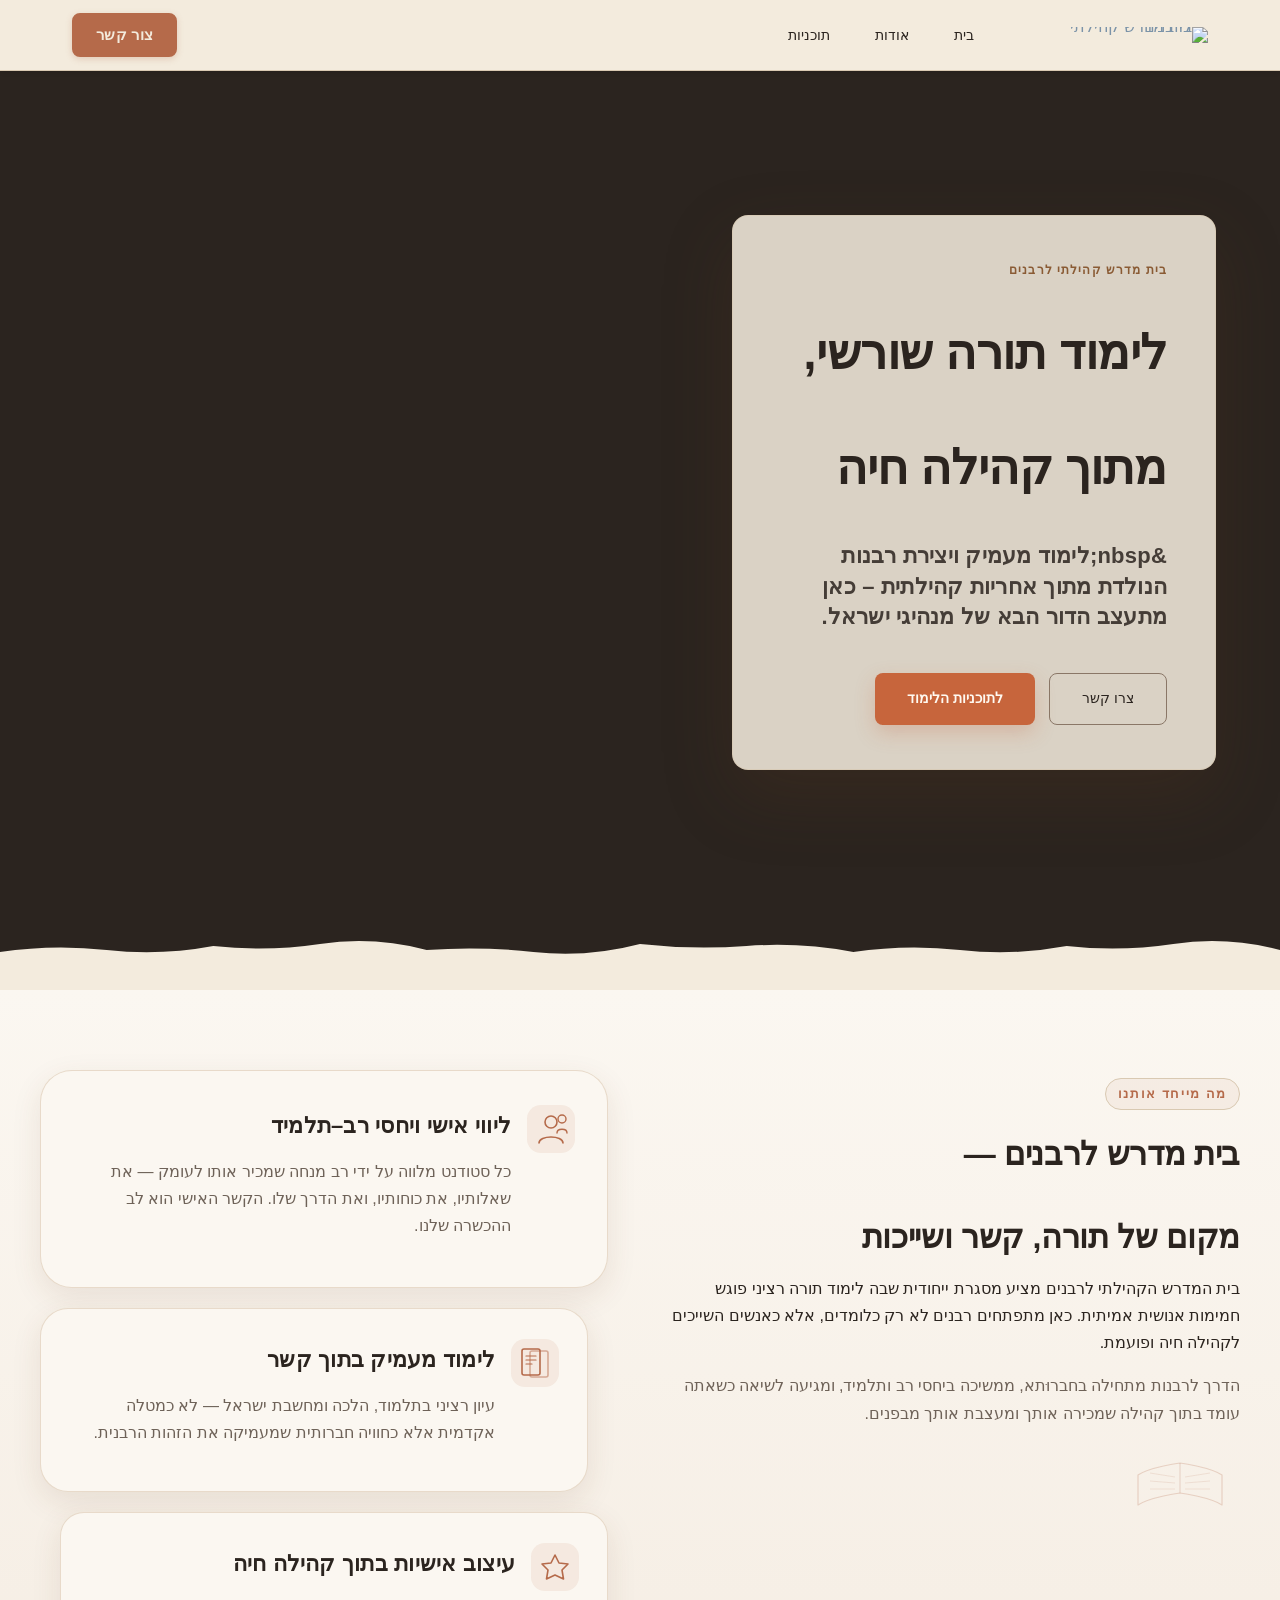
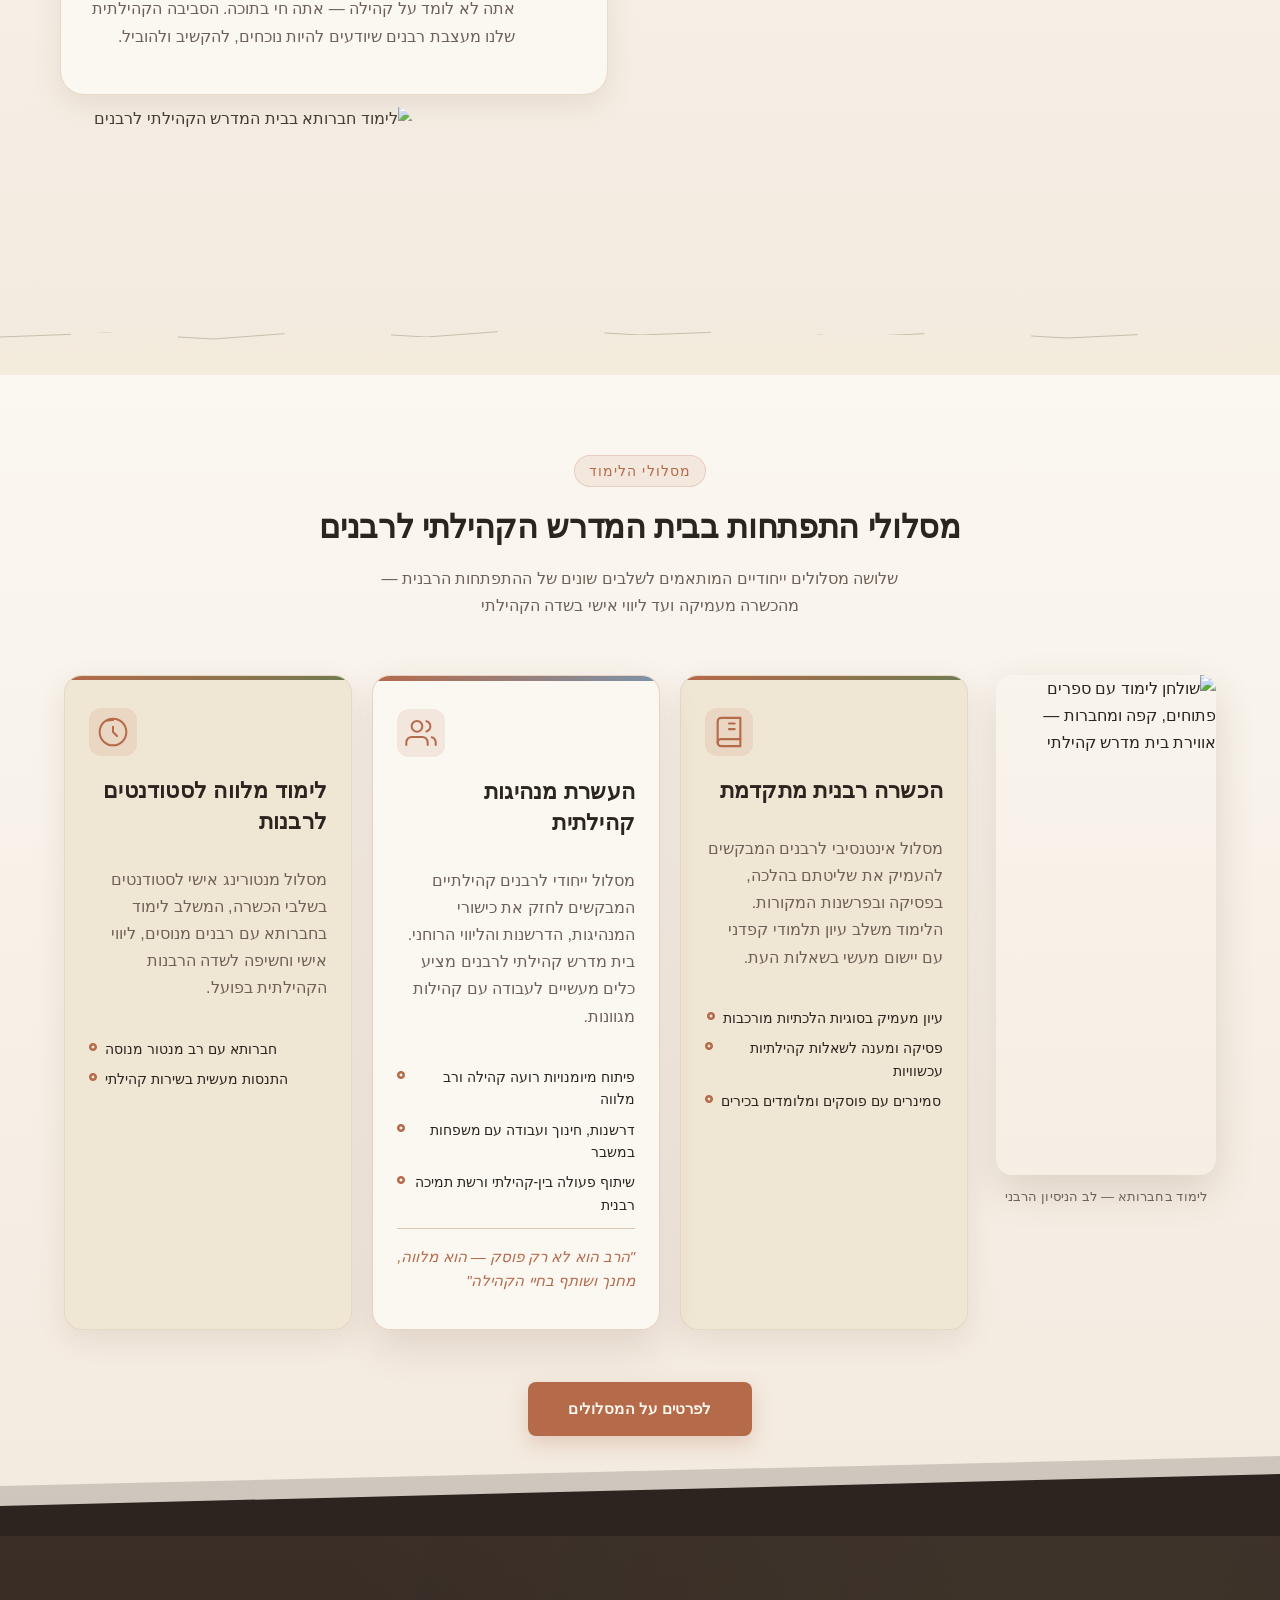
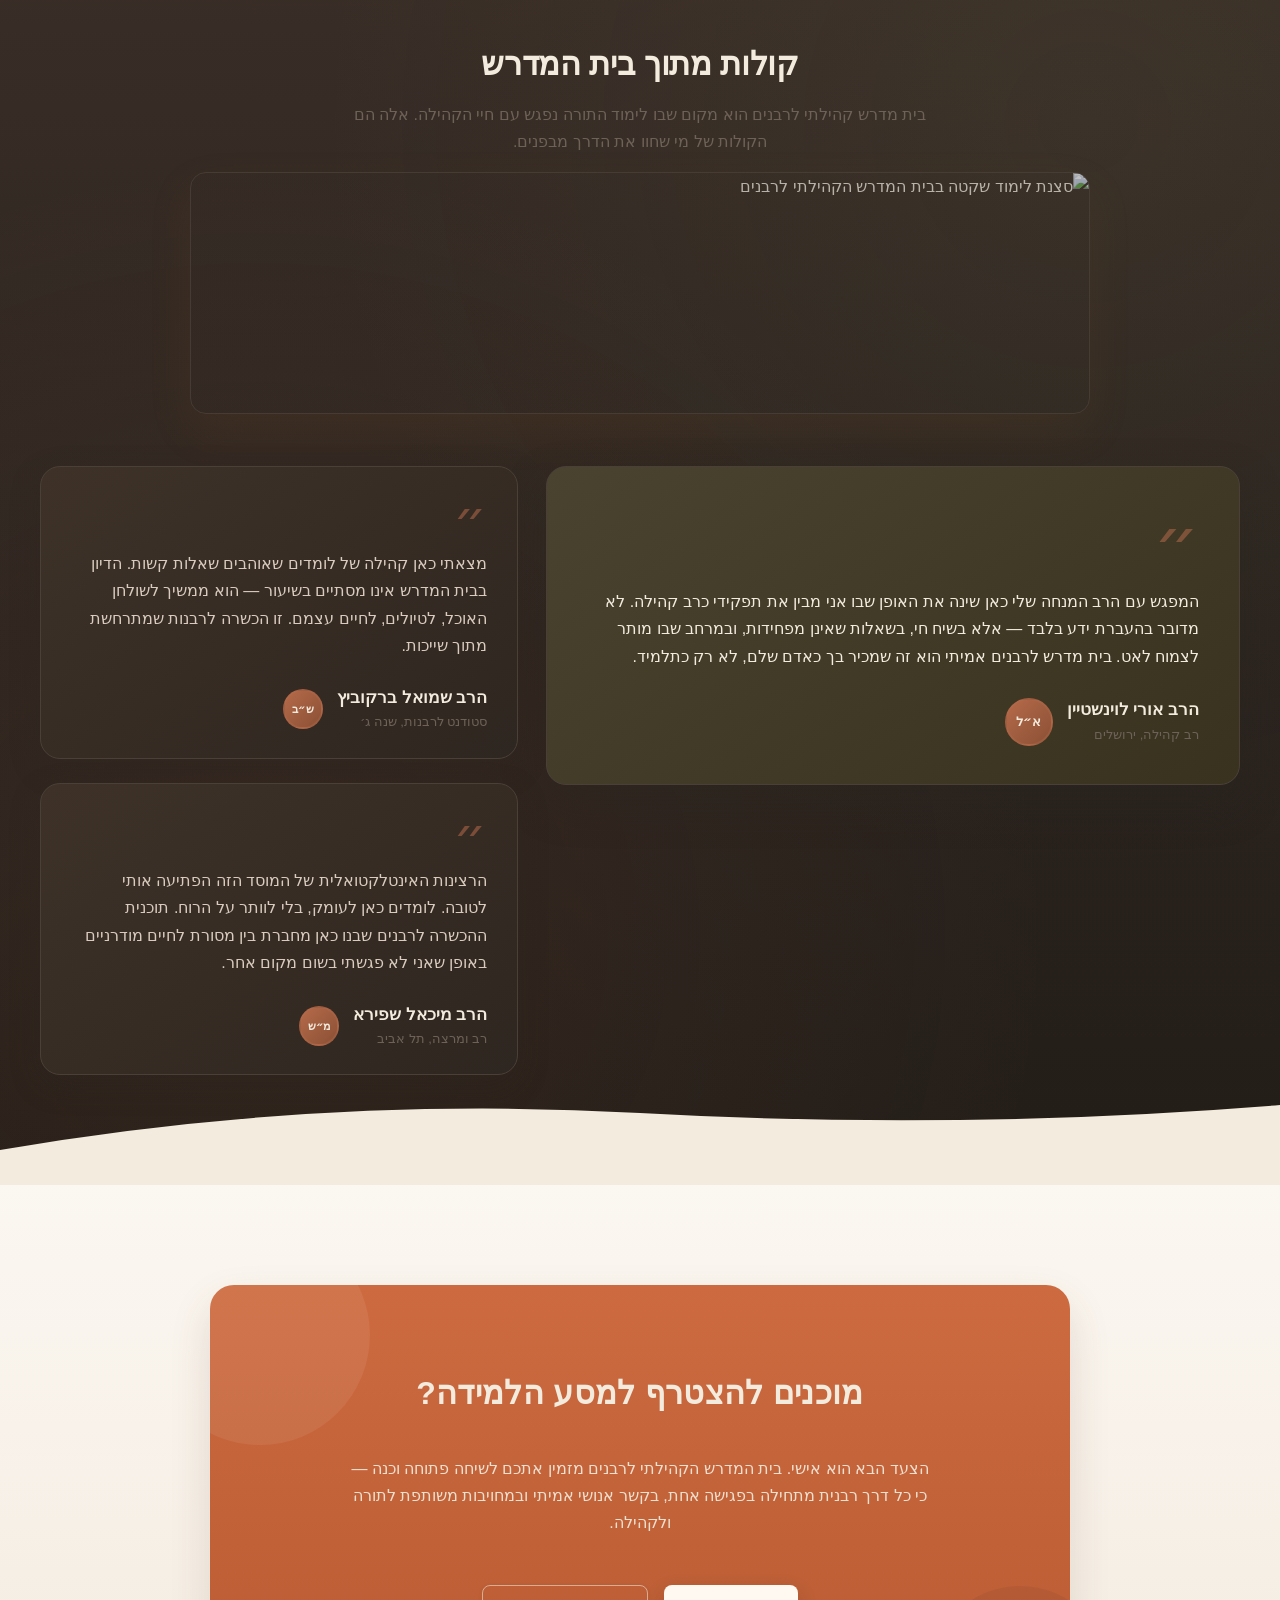
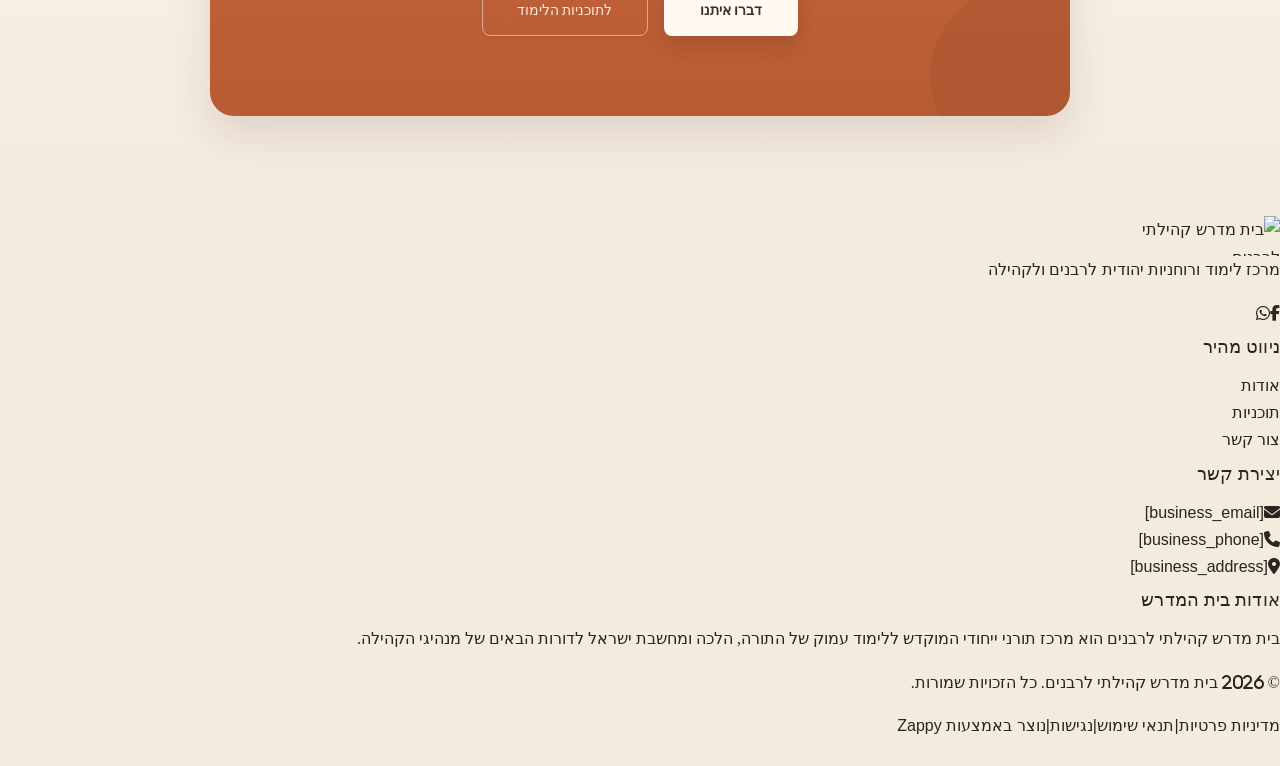
==== commit 6262d857: "Background sync: Progressive GitHub Sync" ====
--- a/index.html
+++ b/index.html
@@ -218,27 +218,34 @@
 })();
 </script>
 <!-- End Zappy Analytics -->
-    <meta property="og:title" content="בית מדרש לרבנים — בית מדרש קהילתי לרבנים">
-  <meta property="og:description" content="בית המדרש לרבנים המוביל בישראל מזמין אתכם לעולם של לימוד תורני עמוק, הכשרה רבנית מקצועית וקהילה תומכת. הצטרפו אלינו ועצבו את עתיד הרבנות הקהילתית.">
-  <meta property="og:type" content="website">
-  <meta property="og:locale" content="he_IL">
-  
-  <meta name="twitter:card" content="summary_large_image">
-  <meta name="twitter:title" content="בית מדרש לרבנים — בית מדרש קהילתי לרבנים">
-  <meta name="twitter:description" content="בית המדרש לרבנים המוביל בישראל מזמין אתכם לעולם של לימוד תורני עמוק, הכשרה רבנית מקצועית וקהילה תומכת. הצטרפו אלינו ועצבו את עתיד הרבנות הקהילתית.">
-  
-  <link rel="stylesheet" href="https://cdnjs.cloudflare.com/ajax/libs/font-awesome/6.4.0/css/all.min.css">
+    </meta>
+  </meta>
+  
+  </meta>
+  </meta>
+  </meta>
+  
+  <meta property="og:title" content="בית מדרש לרבנים — בית מדרש קהילתי לרבנים"></meta>
+  <meta property="og:description" content="בית המדרש לרבנים המוביל בישראל מזמין אתכם לעולם של לימוד תורני עמוק, הכשרה רבנית מקצועית וקהילה תומכת. הצטרפו אלינו ועצבו את עתיד הרבנות הקהילתית."></meta>
+  <meta property="og:type" content="website"></meta>
+  <meta property="og:locale" content="he_IL"></meta>
+  
+  <meta name="twitter:card" content="summary_large_image"></meta>
+  <meta name="twitter:title" content="בית מדרש לרבנים — בית מדרש קהילתי לרבנים"></meta>
+  <meta name="twitter:description" content="בית המדרש לרבנים המוביל בישראל מזמין אתכם לעולם של לימוד תורני עמוק, הכשרה רבנית מקצועית וקהילה תומכת. הצטרפו אלינו ועצבו את עתיד הרבנות הקהילתית."></meta>
+  </link>
+  <link rel="stylesheet" href="https://cdnjs.cloudflare.com/ajax/libs/font-awesome/6.4.0/css/all.min.css"></link>
 
     <!-- Favicons -->
-    <link rel="icon" type="image/x-icon" href="/assets/favicon.ico">
-    <link rel="icon" type="image/png" sizes="16x16" href="/assets/favicon-16x16.png">
-    <link rel="icon" type="image/png" sizes="32x32" href="/assets/favicon-32x32.png">
-    <link rel="icon" type="image/png" sizes="48x48" href="/assets/favicon-48x48.png">
-    <link rel="icon" type="image/png" sizes="192x192" href="/assets/favicon-192x192.png">
-    <link rel="icon" type="image/png" sizes="512x512" href="/assets/favicon-512x512.png">
-    <link rel="apple-touch-icon" href="/assets/apple-touch-icon.png">
+    <link rel="icon" type="image/x-icon" href="/assets/favicon.ico"></link>
+    <link rel="icon" type="image/png" sizes="16x16" href="/assets/favicon-16x16.png"></link>
+    <link rel="icon" type="image/png" sizes="32x32" href="/assets/favicon-32x32.png"></link>
+    <link rel="icon" type="image/png" sizes="48x48" href="/assets/favicon-48x48.png"></link>
+    <link rel="icon" type="image/png" sizes="192x192" href="/assets/favicon-192x192.png"></link>
+    <link rel="icon" type="image/png" sizes="512x512" href="/assets/favicon-512x512.png"></link>
+    <link rel="apple-touch-icon" href="/assets/apple-touch-icon.png"></link>
     <!-- Cookie Consent -->
-    <link rel="stylesheet" href="https://cdn.jsdelivr.net/npm/vanilla-cookieconsent@3/dist/cookieconsent.css">
+    <link rel="stylesheet" href="https://cdn.jsdelivr.net/npm/vanilla-cookieconsent@3/dist/cookieconsent.css"></link>
     <script src="https://cdn.jsdelivr.net/npm/vanilla-cookieconsent@3/dist/cookieconsent.umd.js"></script>
     <!-- Mickidum Accessibility Toolbar -->
     <script src="https://cdn.jsdelivr.net/gh/mickidum/acc_toolbar/acctoolbar/acctoolbar.min.js"></script>
@@ -342,9 +349,9 @@
   <div class="nav-container">
     <div class="nav-right-group"><div class="nav-brand">
       <a href="/" class="logo-link">
-        <img src="/assets/business-logo.webp" alt="בית מדרש קהילתי לרבנים" class="logo">
+        <img src="/assets/business-logo.webp" alt="בית מדרש קהילתי לרבנים" class="logo"></img>
       </a>
-    </div><ul class="nav-menu" id="navMenu"><li><a href="/about">אודות</a></li><li><a href="/programs">תוכניות</a></li></ul></div>
+    </div><ul class="nav-menu" id="navMenu"><li><a href="/" data-i18n="nav-home">בית</a></li><li><a href="/about">אודות</a></li><li><a href="/programs">תוכניות</a></li></ul></div>
 
     
 
@@ -389,12 +396,12 @@
     // Check if background is transparent or rgba with 0 alpha
     const isTransparent = bgColor === 'transparent' || 
                          bgColor === 'rgba(0, 0, 0, 0)' ||
-                         (bgColor.startsWith('rgba') && bgColor.includes(', 0)'));
+                         (bgColor.startsWith('rgba') &amp;&amp; bgColor.includes(', 0)'));
     
     if (isTransparent) {
       // Check for background-image or gradient
       const bgImage = computedStyle.backgroundImage;
-      if (bgImage && bgImage !== 'none') {
+      if (bgImage &amp;&amp; bgImage !== 'none') {
         console.log('[Navbar] Navbar has background image/gradient, using dark text');
         bgColor = 'rgb(240, 240, 240)'; // Assume light background
       } else {
@@ -407,7 +414,7 @@
     
     // Calculate luminance to determine if background is light or dark
     const rgb = bgColor.match(/\d+/g);
-    if (rgb && rgb.length >= 3) {
+    if (rgb &amp;&amp; rgb.length &gt;= 3) {
       const r = parseInt(rgb[0]);
       const g = parseInt(rgb[1]);
       const b = parseInt(rgb[2]);
@@ -543,7 +550,7 @@
       // ONLY apply inline positioning styles on mobile viewport
       // On desktop, the CSS handles hiding these buttons with display: none
       // Inline styles were breaking desktop layout by overriding CSS
-      const isMobileViewport = window.innerWidth <= 768;
+      const isMobileViewport = window.innerWidth &lt;= 768;
       
       if (mobileToggle) {
         // Icon sizing applies to all viewports for consistency
@@ -734,7 +741,7 @@
       phoneBtn.addEventListener('click', function() {
         // Get phone number from placeholder in page or use default
         const phoneLinks = document.querySelectorAll('a[href^="tel:"]');
-        const phoneNumber = phoneLinks.length > 0 
+        const phoneNumber = phoneLinks.length &gt; 0 
           ? phoneLinks[0].getAttribute('href').replace('tel:', '')
           : '[business_phone]';
         
@@ -751,7 +758,7 @@
     const handleWhatsAppVisibility = function() {
       const whatsappBtn = document.querySelector('.whatsapp-float');
       if (whatsappBtn) {
-        const isDesktop = window.innerWidth >= 769;
+        const isDesktop = window.innerWidth &gt;= 769;
         if (isDesktop) {
           whatsappBtn.style.setProperty('display', 'none', 'important');
           whatsappBtn.style.setProperty('visibility', 'hidden', 'important');
@@ -786,7 +793,7 @@
     <section class="index-hero-section" data-layout-spec="בית-hero" dir="rtl" data-hero-type="fullscreen-scrim" id="zappy-section-0">
   <!-- Background Image -->
   <div class="index-hero-bg">
-    <div data-zappy-zoom-wrapper="true" data-element-id="img-1773840638065-oi4f141s5" data-element-type="image" data-zappy-zoom-wrapper-width="1477px" data-zappy-zoom-wrapper-height="858px" data-zappy-zoom-wrapper-width-mode="full" style="position: absolute !important; overflow: hidden !important; width: 100% !important; max-width: none !important; margin-left: 0px !important; margin-right: 0px !important; height: 100% !important; display: block !important; top: 0px !important; left: 0px !important; z-index: 1 !important;" data-zappy-zoom-clip="true" data-zappy-wrapper-margins-applied="true"><img data-hero-bg="true" data-placeholder="index-hero-image-1" data-context="Warm intergenerational Torah study circle around a wooden table in a traditional beit midrash. Natural window light illuminates open books, aged hands turning pages, and candid eye contact between a rabbi and younger students. Warm cream, espresso brown, and amber tones. Visible bookshelves filled with Jewish texts in background. Intimate, scholarly, communal atmosphere." width="1440" height="900" src="/assets/business-general-hero-upload-1773844555947.webp" alt="לימוד תורה בקהילה – רבנים וסטודנטים מסביב לשולחן עץ בבית מדרש" data-element-type="image" data-element-id="img-1773840638065-oi4f141s5" class="zappy-editable-image" data-resize-handler-attached="true" style="object-position: 50% 50%; margin: 0px !important; position: absolute !important; left: -13.9084% !important; top: -10% !important; width: 127.817% !important; height: 120% !important; max-width: none !important; max-height: none !important; display: block !important; object-fit: cover !important;" data-zappy-zoom="1.2" data-zappy-original-width="1476.800048828125" data-zappy-original-height="858"></div>
+    <div data-zappy-zoom-wrapper="true" data-element-id="img-1773840638065-oi4f141s5" data-element-type="image" data-zappy-zoom-wrapper-width="1477px" data-zappy-zoom-wrapper-height="858px" data-zappy-zoom-wrapper-width-mode="full" style="position: absolute !important; overflow: hidden !important; width: 100% !important; max-width: none !important; margin-left: 0px !important; margin-right: 0px !important; height: 100% !important; display: block !important; top: 0px !important; left: 0px !important; z-index: 1 !important;" data-zappy-zoom-clip="true" data-zappy-wrapper-margins-applied="true"><img data-hero-bg="true" data-placeholder="index-hero-image-1" data-context="Warm intergenerational Torah study circle around a wooden table in a traditional beit midrash. Natural window light illuminates open books, aged hands turning pages, and candid eye contact between a rabbi and younger students. Warm cream, espresso brown, and amber tones. Visible bookshelves filled with Jewish texts in background. Intimate, scholarly, communal atmosphere." width="1440" height="900" src="/assets/business-general-hero-upload-1773844555947.webp" alt="לימוד תורה בקהילה – רבנים וסטודנטים מסביב לשולחן עץ בבית מדרש" data-element-type="image" data-element-id="img-1773840638065-oi4f141s5" class="zappy-editable-image" data-resize-handler-attached="true" style="object-position: 50% 50%; margin: 0px !important; position: absolute !important; left: -13.9084% !important; top: -10% !important; width: 127.817% !important; height: 120% !important; max-width: none !important; max-height: none !important; display: block !important; object-fit: cover !important;" data-zappy-zoom="1.2" data-zappy-original-width="1476.800048828125" data-zappy-original-height="858"></img></div>
   </div>
 
   <!-- Scrim Overlay -->
@@ -796,8 +803,8 @@
   <div class="index-hero-content-wrap">
     <article class="index-hero-card">
       <p><span class="index-hero-label">בית מדרש קהילתי לרבנים</span>
-      </p><h1 class="index-hero-h1" style="">לימוד תורה שורשי,<br>מתוך קהילה חיה</h1>
-      <h3 class="index-hero-subtitle" style="">&nbsp;לימוד מעמיק ויצירת רבנות הנולדת מתוך אחריות קהילתית – כאן מתעצב הדור הבא של מנהיגי ישראל.</h3>
+      </p><h1 class="index-hero-h1" style="">לימוד תורה שורשי,<br></br>מתוך קהילה חיה</h1>
+      <h3 class="index-hero-subtitle" style="">&amp;nbsp;לימוד מעמיק ויצירת רבנות הנולדת מתוך אחריות קהילתית – כאן מתעצב הדור הבא של מנהיגי ישראל.</h3>
       <div class="index-hero-ctas">
         <a href="/programs" class="index-hero-btn-primary" data-element-type="button" data-element-id="btn-1773840638060-lxew2jlns" data-native-element="true">לתוכניות הלימוד</a>
         <a href="/contact" class="index-hero-btn-secondary" data-element-type="button" data-element-id="btn-1773840638060-x0d76q4gp" data-native-element="true">צרו קשר</a>
@@ -819,7 +826,7 @@
     <!-- Intro Block (START/RIGHT side) -->
     <div class="index-benefits-intro">
       <span class="index-benefits-eyebrow">מה מייחד אותנו</span>
-      <h2 class="index-benefits-heading">בית מדרש לרבנים —<br>מקום של תורה, קשר ושייכות</h2>
+      <h2 class="index-benefits-heading">בית מדרש לרבנים —<br></br>מקום של תורה, קשר ושייכות</h2>
       <p class="index-benefits-lead">בית המדרש הקהילתי לרבנים מציע מסגרת ייחודית שבה לימוד תורה רציני פוגש חמימות אנושית אמיתית. כאן מתפתחים רבנים לא רק כלומדים, אלא כאנשים השייכים לקהילה חיה ופועמת.</p>
       <p class="index-benefits-sub">הדרך לרבנות מתחילה בחברוּתא, ממשיכה ביחסי רב ותלמיד, ומגיעה לשיאה כשאתה עומד בתוך קהילה שמכירה אותך ומעצבת אותך מבפנים.</p>
 
@@ -890,7 +897,7 @@
 
       <!-- Supporting Photo Tile -->
       <div class="index-benefits-photo-tile">
-        <img data-placeholder="index-benefits-image-1" data-context="Warm scene inside a traditional Jewish Beit Midrash study hall: two rabbinical students studying Talmud together at a wooden table, surrounded by bookshelves filled with Hebrew books, soft natural light filtering through windows, intimate and scholarly atmosphere, warm cream and wood tones" width="320" height="220" src="/assets/site-index-benefits-image-1.webp" alt="לימוד חברותא בבית המדרש הקהילתי לרבנים">
+        <img data-placeholder="index-benefits-image-1" data-context="Warm scene inside a traditional Jewish Beit Midrash study hall: two rabbinical students studying Talmud together at a wooden table, surrounded by bookshelves filled with Hebrew books, soft natural light filtering through windows, intimate and scholarly atmosphere, warm cream and wood tones" width="320" height="220" src="/assets/site-index-benefits-image-1.webp" alt="לימוד חברותא בבית המדרש הקהילתי לרבנים"></img>
       </div>
 
     </div>
@@ -970,7 +977,7 @@
 
       <!-- Vertical Image Tile beside the last card -->
       <div class="services-image-tile">
-        <img data-placeholder="index-services-image-1" data-context="Intimate close-up scene of a wooden study table in a beit midrash, with open Hebrew books and Talmud volumes, a small ceramic cup of coffee, handwritten notes in a notebook, warm natural light streaming from a window, warm cream and terracotta tones, scholarly and welcoming atmosphere, Jewish learning environment" width="260" height="480" src="/assets/site-index-services-image-1.webp" alt="שולחן לימוד עם ספרים פתוחים, קפה ומחברות — אווירת בית מדרש קהילתי">
+        <img data-placeholder="index-services-image-1" data-context="Intimate close-up scene of a wooden study table in a beit midrash, with open Hebrew books and Talmud volumes, a small ceramic cup of coffee, handwritten notes in a notebook, warm natural light streaming from a window, warm cream and terracotta tones, scholarly and welcoming atmosphere, Jewish learning environment" width="260" height="480" src="/assets/site-index-services-image-1.webp" alt="שולחן לימוד עם ספרים פתוחים, קפה ומחברות — אווירת בית מדרש קהילתי"></img>
         <div class="image-tile-caption">לימוד בחברותא — לב הניסיון הרבני</div>
       </div>
     </div>
@@ -1001,7 +1008,7 @@
 
     <!-- Photo Strip -->
     <div class="index-testimonials-photo-strip">
-      <img data-placeholder="index-testimonials-image-1" data-context="A quiet, candid study room scene in a traditional Jewish Beit Midrash. Warm low-contrast lighting, wooden tables with open books and Talmud volumes, two or three rabbinical students in kippot leaning over texts in deep discussion. Intimate and scholarly atmosphere, slightly desaturated tones, documentary photography style." width="900" height="260" src="/assets/site-index-testimonials-image-1.webp" alt="סצנת לימוד שקטה בבית המדרש הקהילתי לרבנים">
+      <img data-placeholder="index-testimonials-image-1" data-context="A quiet, candid study room scene in a traditional Jewish Beit Midrash. Warm low-contrast lighting, wooden tables with open books and Talmud volumes, two or three rabbinical students in kippot leaning over texts in deep discussion. Intimate and scholarly atmosphere, slightly desaturated tones, documentary photography style." width="900" height="260" src="/assets/site-index-testimonials-image-1.webp" alt="סצנת לימוד שקטה בבית המדרש הקהילתי לרבנים"></img>
     </div>
 
     <!-- Testimonials Grid -->
@@ -1087,7 +1094,7 @@
 </section>
   </main>
   
-  <footer class="site-footer"><div class="footer-container"><div class="footer-top"><div class="footer-col footer-brand"><img src="/assets/business-logo.webp" alt="בית מדרש קהילתי לרבנים" class="logo"><p class="footer-tagline">מרכז לימוד ורוחניות יהודית לרבנים ולקהילה</p><div class="footer-social"><a href="[facebook_handle]" aria-label="Facebook"><i class="fab fa-facebook-f"></i></a><a href="[instagram_handle]" aria-label="Instagram"><i class="fab fa-instagram&quot;></i></a><a href=" [whatsapp_handle]'="" aria-label="WhatsApp"><i class="fab fa-whatsapp"></i></i></a></div></div><div class="footer-col footer-links"><h4 class="footer-heading"><i class="fab fa-instagram&quot;></i></a><a href=" [whatsapp_handle]'="" aria-label="WhatsApp">ניווט מהיר</i></h4><ul><li><i class="fab fa-instagram&quot;></i></a><a href=" [whatsapp_handle]'="" aria-label="WhatsApp"><a href="/about">אודות</a></i></li><li><i class="fab fa-instagram&quot;></i></a><a href=" [whatsapp_handle]'="" aria-label="WhatsApp"><a href="/programs">תוכניות</a></i></li><li><i class="fab fa-instagram&quot;></i></a><a href=" [whatsapp_handle]'="" aria-label="WhatsApp"><a href="/contact">צור קשר</a></i></li></ul></div><div class="footer-col footer-contact"><h4 class="footer-heading"><i class="fab fa-instagram&quot;></i></a><a href=" [whatsapp_handle]'="" aria-label="WhatsApp">יצירת קשר</i></h4><ul class="contact-list"><li><a href="/"><i class="fab fa-instagram&quot;></i></a><a href=" [whatsapp_handle]'="" aria-label="WhatsApp"><i class="fas fa-envelope"></i><span>[business_email]</span></i></a></li><li><a href="/"><i class="fab fa-instagram&quot;></i></a><a href=" [whatsapp_handle]'="" aria-label="WhatsApp"><i class="fas fa-phone"></i><span>[business_phone]</span></i></a></li><li><a href="/"><i class="fab fa-instagram&quot;></i></a><a href=" [whatsapp_handle]'="" aria-label="WhatsApp"><i class="fas fa-map-marker-alt"></i><span>[business_address]</span></i></a></li></ul></div><div class="footer-col footer-about"><h4 class="footer-heading"><i class="fab fa-instagram&quot;></i></a><a href=" [whatsapp_handle]'="" aria-label="WhatsApp">אודות בית המדרש</i></h4><p class="footer-about-text"><i class="fab fa-instagram&quot;></i></a><a href=" [whatsapp_handle]'="" aria-label="WhatsApp">בית מדרש קהילתי לרבנים הוא מרכז תורני ייחודי המוקדש ללימוד עמוק של התורה, הלכה ומחשבת ישראל לדורות הבאים של מנהיגי הקהילה.</i></p><div class="footer-divider-accent"></div></div></div><div class="footer-bottom"><div class="footer-bottom-inner"><p class="footer-copyright"><i class="fab fa-instagram&quot;></i></a><a href=" [whatsapp_handle]'="" aria-label="WhatsApp">© 2026 בית מדרש קהילתי לרבנים. כל הזכויות שמורות.</i></p><div class="footer-legal"><i class="fab fa-instagram&quot;></i></a><a href=" [whatsapp_handle]'="" aria-label="WhatsApp"><a href="/privacy">מדיניות פרטיות</a><span class="separator">|</span><a href="/terms">תנאי שימוש</a><span class="separator">|</span><a href="/accessibility">נגישות</a><span class="separator">|</span><a href="https://zappy5.com" target="_blank" class="zappy-attribution">נוצר באמצעות Zappy</a></i></div></div></div></div></footer><i class="fab fa-instagram&quot;></i></a><a href=" [whatsapp_handle]'="" aria-label="WhatsApp">
+  <footer class="site-footer"><div class="footer-container"><div class="footer-top"><div class="footer-col footer-brand"><img src="/assets/business-logo.webp" alt="בית מדרש קהילתי לרבנים" class="logo"></img><p class="footer-tagline">מרכז לימוד ורוחניות יהודית לרבנים ולקהילה</p><div class="footer-social"><a href="[facebook_handle]" aria-label="Facebook"><i class="fab fa-facebook-f"></i></a><a href="[instagram_handle]" aria-label="Instagram"><i class="fab fa-instagram&amp;quot;></i></a><a href=" [whatsapp_handle]'="" aria-label="WhatsApp"><i class="fab fa-whatsapp"></i></i></a></div></div><div class="footer-col footer-links"><h4 class="footer-heading"><i class="fab fa-instagram&amp;quot;></i></a><a href=" [whatsapp_handle]'="" aria-label="WhatsApp">ניווט מהיר</i></h4><ul><li><i class="fab fa-instagram&amp;quot;></i></a><a href=" [whatsapp_handle]'="" aria-label="WhatsApp"><a href="/about">אודות</a></i></li><li><i class="fab fa-instagram&amp;quot;></i></a><a href=" [whatsapp_handle]'="" aria-label="WhatsApp"><a href="/programs">תוכניות</a></i></li><li><i class="fab fa-instagram&amp;quot;></i></a><a href=" [whatsapp_handle]'="" aria-label="WhatsApp"><a href="/contact">צור קשר</a></i></li></ul></div><div class="footer-col footer-contact"><h4 class="footer-heading"><i class="fab fa-instagram&amp;quot;></i></a><a href=" [whatsapp_handle]'="" aria-label="WhatsApp">יצירת קשר</i></h4><ul class="contact-list"><li><a href="/"><i class="fab fa-instagram&amp;quot;></i></a><a href=" [whatsapp_handle]'="" aria-label="WhatsApp"><i class="fas fa-envelope"></i><span>[business_email]</span></i></a></li><li><a href="/"><i class="fab fa-instagram&amp;quot;></i></a><a href=" [whatsapp_handle]'="" aria-label="WhatsApp"><i class="fas fa-phone"></i><span>[business_phone]</span></i></a></li><li><a href="/"><i class="fab fa-instagram&amp;quot;></i></a><a href=" [whatsapp_handle]'="" aria-label="WhatsApp"><i class="fas fa-map-marker-alt"></i><span>[business_address]</span></i></a></li></ul></div><div class="footer-col footer-about"><h4 class="footer-heading"><i class="fab fa-instagram&amp;quot;></i></a><a href=" [whatsapp_handle]'="" aria-label="WhatsApp">אודות בית המדרש</i></h4><p class="footer-about-text"><i class="fab fa-instagram&amp;quot;></i></a><a href=" [whatsapp_handle]'="" aria-label="WhatsApp">בית מדרש קהילתי לרבנים הוא מרכז תורני ייחודי המוקדש ללימוד עמוק של התורה, הלכה ומחשבת ישראל לדורות הבאים של מנהיגי הקהילה.</i></p><div class="footer-divider-accent"></div></div></div><div class="footer-bottom"><div class="footer-bottom-inner"><p class="footer-copyright"><i class="fab fa-instagram&amp;quot;></i></a><a href=" [whatsapp_handle]'="" aria-label="WhatsApp">© 2026 בית מדרש קהילתי לרבנים. כל הזכויות שמורות.</i></p><div class="footer-legal"><i class="fab fa-instagram&amp;quot;></i></a><a href=" [whatsapp_handle]'="" aria-label="WhatsApp"><a href="/privacy">מדיניות פרטיות</a><span class="separator">|</span><a href="/terms">תנאי שימוש</a><span class="separator">|</span><a href="/accessibility">נגישות</a><span class="separator">|</span><a href="https://zappy5.com" target="_blank" class="zappy-attribution">נוצר באמצעות Zappy</a></i></div></div></div></div></footer><i class="fab fa-instagram&amp;quot;></i></a><a href=" [whatsapp_handle]'="" aria-label="WhatsApp">
   
   <a href="https://wa.me/[whatsapp_handle]" class="whatsapp-float" aria-label="WhatsApp">
     <i class="fab fa-whatsapp"></i>
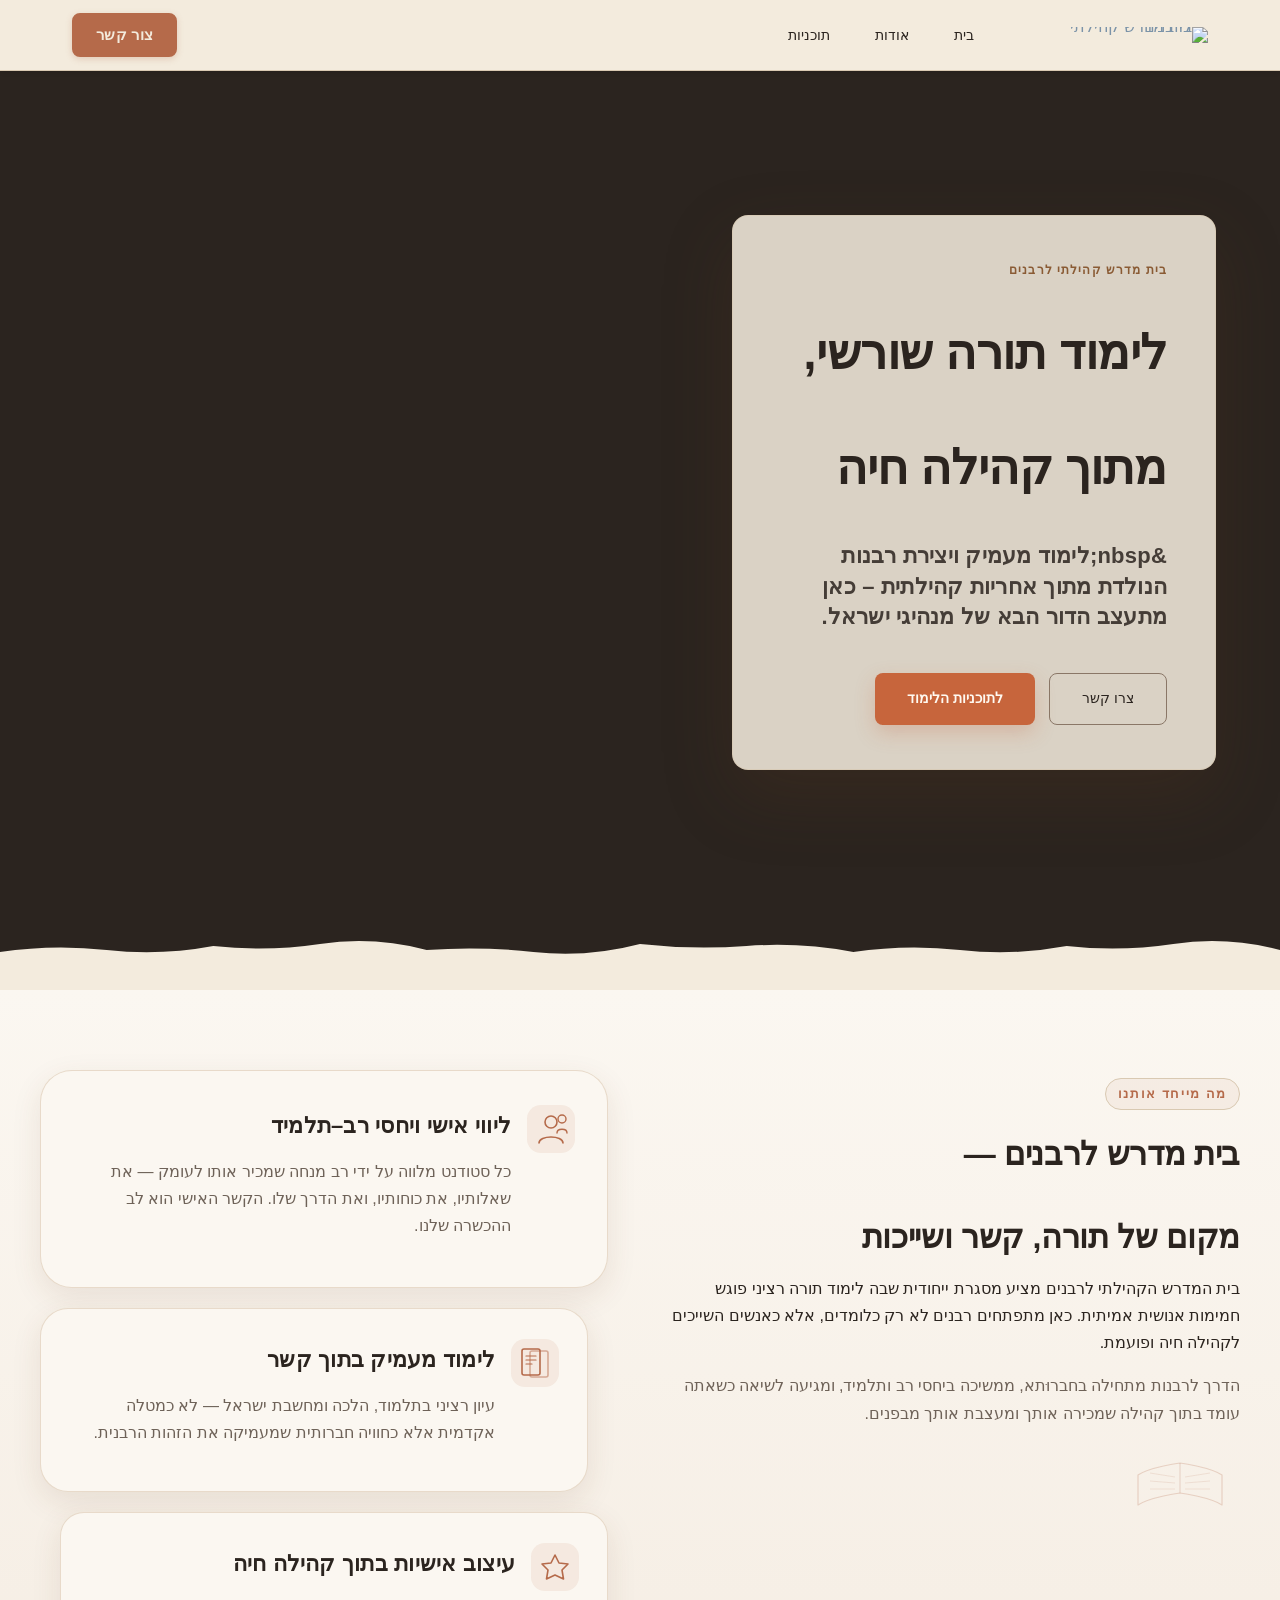
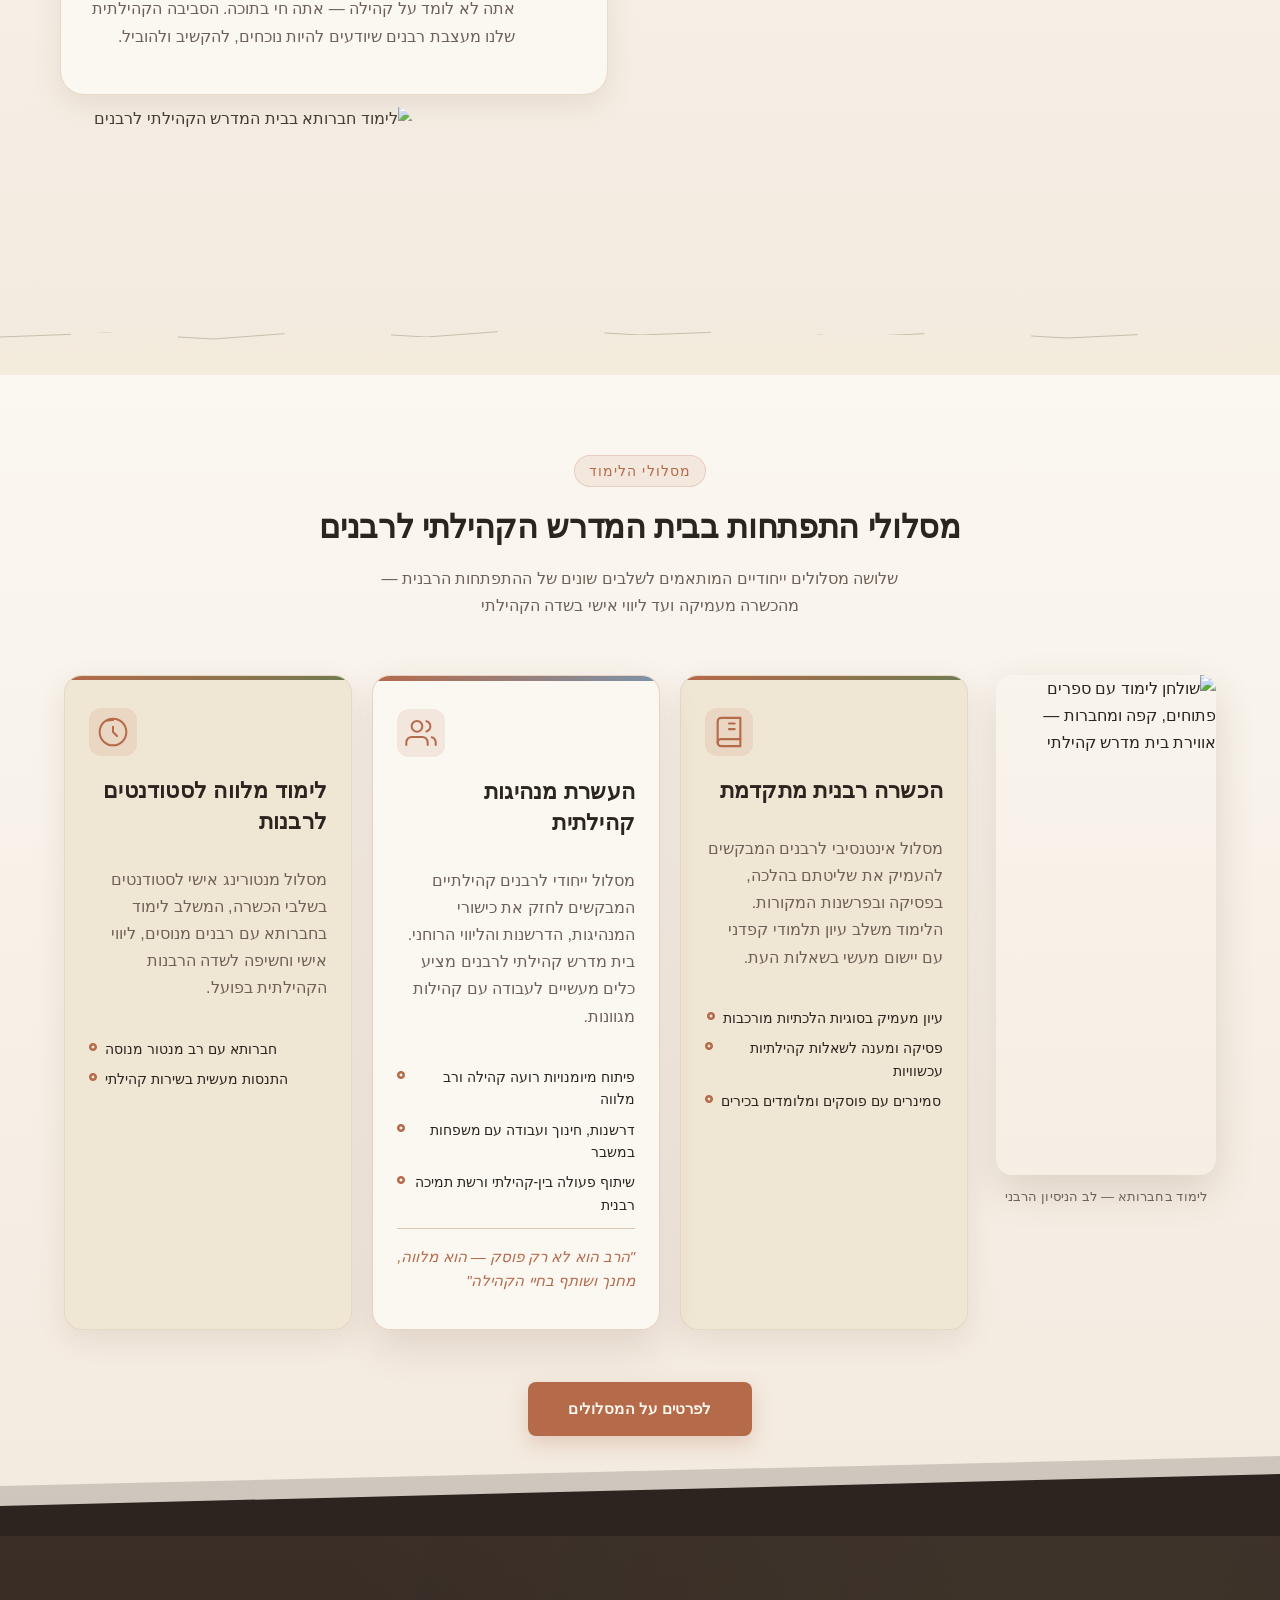
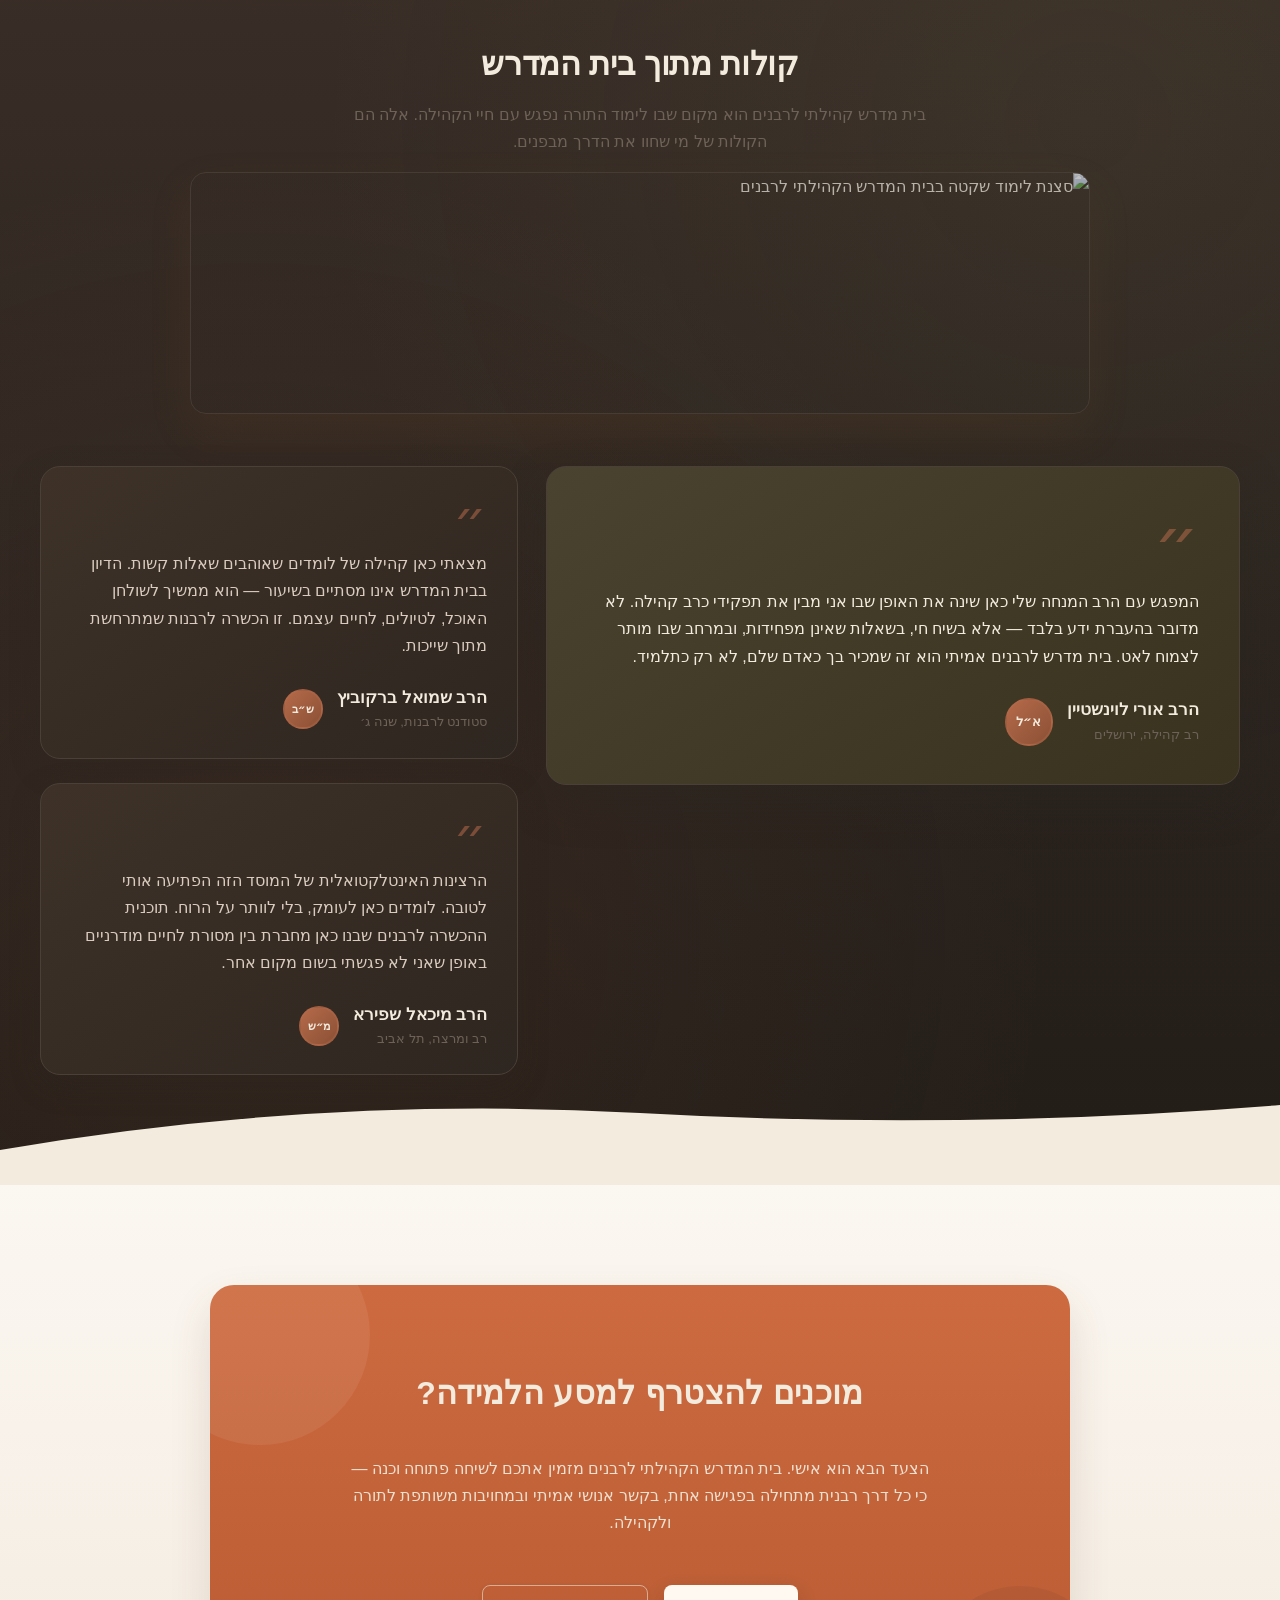
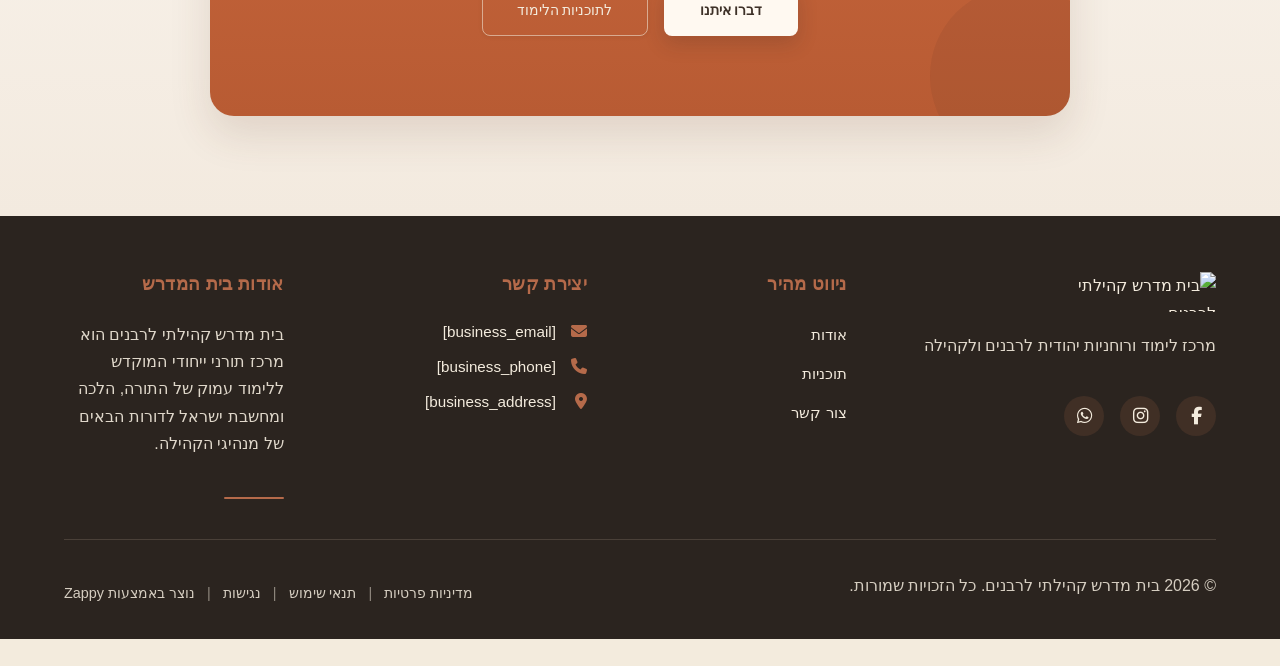
==== commit 0acd967d: "Background sync: Progressive GitHub Sync" ====
--- a/index.html
+++ b/index.html
@@ -1094,7 +1094,56 @@
 </section>
   </main>
   
-  <footer class="site-footer"><div class="footer-container"><div class="footer-top"><div class="footer-col footer-brand"><img src="/assets/business-logo.webp" alt="בית מדרש קהילתי לרבנים" class="logo"></img><p class="footer-tagline">מרכז לימוד ורוחניות יהודית לרבנים ולקהילה</p><div class="footer-social"><a href="[facebook_handle]" aria-label="Facebook"><i class="fab fa-facebook-f"></i></a><a href="[instagram_handle]" aria-label="Instagram"><i class="fab fa-instagram&amp;quot;></i></a><a href=" [whatsapp_handle]'="" aria-label="WhatsApp"><i class="fab fa-whatsapp"></i></i></a></div></div><div class="footer-col footer-links"><h4 class="footer-heading"><i class="fab fa-instagram&amp;quot;></i></a><a href=" [whatsapp_handle]'="" aria-label="WhatsApp">ניווט מהיר</i></h4><ul><li><i class="fab fa-instagram&amp;quot;></i></a><a href=" [whatsapp_handle]'="" aria-label="WhatsApp"><a href="/about">אודות</a></i></li><li><i class="fab fa-instagram&amp;quot;></i></a><a href=" [whatsapp_handle]'="" aria-label="WhatsApp"><a href="/programs">תוכניות</a></i></li><li><i class="fab fa-instagram&amp;quot;></i></a><a href=" [whatsapp_handle]'="" aria-label="WhatsApp"><a href="/contact">צור קשר</a></i></li></ul></div><div class="footer-col footer-contact"><h4 class="footer-heading"><i class="fab fa-instagram&amp;quot;></i></a><a href=" [whatsapp_handle]'="" aria-label="WhatsApp">יצירת קשר</i></h4><ul class="contact-list"><li><a href="/"><i class="fab fa-instagram&amp;quot;></i></a><a href=" [whatsapp_handle]'="" aria-label="WhatsApp"><i class="fas fa-envelope"></i><span>[business_email]</span></i></a></li><li><a href="/"><i class="fab fa-instagram&amp;quot;></i></a><a href=" [whatsapp_handle]'="" aria-label="WhatsApp"><i class="fas fa-phone"></i><span>[business_phone]</span></i></a></li><li><a href="/"><i class="fab fa-instagram&amp;quot;></i></a><a href=" [whatsapp_handle]'="" aria-label="WhatsApp"><i class="fas fa-map-marker-alt"></i><span>[business_address]</span></i></a></li></ul></div><div class="footer-col footer-about"><h4 class="footer-heading"><i class="fab fa-instagram&amp;quot;></i></a><a href=" [whatsapp_handle]'="" aria-label="WhatsApp">אודות בית המדרש</i></h4><p class="footer-about-text"><i class="fab fa-instagram&amp;quot;></i></a><a href=" [whatsapp_handle]'="" aria-label="WhatsApp">בית מדרש קהילתי לרבנים הוא מרכז תורני ייחודי המוקדש ללימוד עמוק של התורה, הלכה ומחשבת ישראל לדורות הבאים של מנהיגי הקהילה.</i></p><div class="footer-divider-accent"></div></div></div><div class="footer-bottom"><div class="footer-bottom-inner"><p class="footer-copyright"><i class="fab fa-instagram&amp;quot;></i></a><a href=" [whatsapp_handle]'="" aria-label="WhatsApp">© 2026 בית מדרש קהילתי לרבנים. כל הזכויות שמורות.</i></p><div class="footer-legal"><i class="fab fa-instagram&amp;quot;></i></a><a href=" [whatsapp_handle]'="" aria-label="WhatsApp"><a href="/privacy">מדיניות פרטיות</a><span class="separator">|</span><a href="/terms">תנאי שימוש</a><span class="separator">|</span><a href="/accessibility">נגישות</a><span class="separator">|</span><a href="https://zappy5.com" target="_blank" class="zappy-attribution">נוצר באמצעות Zappy</a></i></div></div></div></div></footer><i class="fab fa-instagram&amp;quot;></i></a><a href=" [whatsapp_handle]'="" aria-label="WhatsApp">
+  <footer class="site-footer">
+  <div class="footer-container">
+    <div class="footer-top">
+      <div class="footer-col footer-brand">
+        <img src="/assets/business-logo.webp" alt="בית מדרש קהילתי לרבנים" class="logo">
+        <p class="footer-tagline">מרכז לימוד ורוחניות יהודית לרבנים ולקהילה</p>
+        <div class="footer-social">
+          <a href="[facebook_handle]" aria-label="Facebook"><i class="fab fa-facebook-f"></i></a>
+          <a href="[instagram_handle]" aria-label="Instagram"><i class="fab fa-instagram"></i></a>
+          <a href="[whatsapp_handle]" aria-label="WhatsApp"><i class="fab fa-whatsapp"></i></a>
+        </div>
+      </div>
+      <div class="footer-col footer-links">
+        <h4 class="footer-heading">ניווט מהיר</h4>
+        <ul>
+          <li><a href="/about">אודות</a></li>
+          <li><a href="/programs">תוכניות</a></li>
+          <li><a href="/contact">צור קשר</a></li>
+        </ul>
+      </div>
+      <div class="footer-col footer-contact">
+        <h4 class="footer-heading">יצירת קשר</h4>
+        <ul class="contact-list">
+          <li><i class="fas fa-envelope"></i><span>[business_email]</span></li>
+          <li><i class="fas fa-phone"></i><span>[business_phone]</span></li>
+          <li><i class="fas fa-map-marker-alt"></i><span>[business_address]</span></li>
+        </ul>
+      </div>
+      <div class="footer-col footer-about">
+        <h4 class="footer-heading">אודות בית המדרש</h4>
+        <p class="footer-about-text">בית מדרש קהילתי לרבנים הוא מרכז תורני ייחודי המוקדש ללימוד עמוק של התורה, הלכה ומחשבת ישראל לדורות הבאים של מנהיגי הקהילה.</p>
+        <div class="footer-divider-accent"></div>
+      </div>
+    </div>
+    <div class="footer-bottom">
+      <div class="footer-bottom-inner">
+        <p class="footer-copyright">© 2026 בית מדרש קהילתי לרבנים. כל הזכויות שמורות.</p>
+        <div class="footer-legal">
+          <a href="/privacy">מדיניות פרטיות</a>
+          <span class="separator">|</span>
+          <a href="/terms">תנאי שימוש</a>
+          <span class="separator">|</span>
+          <a href="/accessibility">נגישות</a>
+          <span class="separator">|</span>
+          <a href="https://zappy5.com" target="_blank" class="zappy-attribution">נוצר באמצעות Zappy</a>
+        </div>
+      </div>
+    </div>
+  </div>
+</footer><i class="fab fa-instagram&amp;quot;></i></a><a href=" [whatsapp_handle]'="" aria-label="WhatsApp">
   
   <a href="https://wa.me/[whatsapp_handle]" class="whatsapp-float" aria-label="WhatsApp">
     <i class="fab fa-whatsapp"></i>
--- a/styles.css
+++ b/styles.css
@@ -2103,6 +2103,249 @@
 
 
 /* Footer Styles */
+/* ── Site Footer ── */
+.site-footer {
+  background-color: var(--bg-dark);
+  color: var(--text-light);
+  direction: rtl;
+  font-family: var(--font-body, 'Source Sans 3', sans-serif);
+  padding-block-start: 3.5rem;
+  padding-block-end: 1.5rem;
+}
+
+.footer-container {
+  max-inline-size: var(--container-max, 1200px);
+  margin-inline: auto;
+  padding-inline: var(--container-padding, 1.5rem);
+}
+
+.footer-top {
+  display: grid;
+  grid-template-columns: repeat(auto-fit, minmax(220px, 1fr));
+  gap: 2.5rem;
+  padding-block-end: 2.5rem;
+  border-block-end: 1px solid var(--border-dark);
+}
+
+@media (min-width: 768px) {
+  .footer-top {
+    grid-template-columns: 1.5fr 1fr 1.2fr 1fr;
+  }
+}
+
+.footer-col {
+  display: flex;
+  flex-direction: column;
+  gap: 0.75rem;
+}
+
+.footer-brand .logo {
+  margin-block-end: 0.5rem;
+  max-inline-size: 150px;
+  height: auto;
+}
+
+.footer-tagline {
+  color: var(--text-light);
+  font-size: 0.95rem;
+  line-height: 1.6;
+  opacity: 0.9;
+  margin: 0;
+}
+
+.footer-heading {
+  color: var(--primary, #B56A4A);
+  font-size: 1.1rem;
+  font-weight: 600;
+  margin: 0 0 0.75rem 0;
+  letter-spacing: 0.02em;
+  font-style: normal;
+}
+
+.footer-links ul,
+.footer-contact ul {
+  list-style: none;
+  padding: 0;
+  margin: 0;
+  display: flex;
+  flex-direction: column;
+  gap: 0.75rem;
+}
+
+.footer-links ul li a {
+  color: var(--text-light);
+  text-decoration: none;
+  font-size: 0.95rem;
+  transition: color 0.3s ease, padding-inline-start 0.3s ease;
+  display: inline-block;
+}
+
+.footer-links ul li a:hover {
+  color: var(--primary, #B56A4A);
+  padding-inline-start: 0.5rem;
+}
+
+.contact-list li {
+  display: flex;
+  align-items: flex-start;
+  gap: 0.75rem;
+  font-size: 0.95rem;
+  color: var(--text-light);
+}
+
+.contact-list li i {
+  color: var(--primary, #B56A4A);
+  font-size: 1rem;
+  margin-block-start: 0.15rem;
+  min-inline-size: 1.2rem;
+  font-style: normal;
+}
+
+.contact-list li a {
+  color: var(--text-light);
+  text-decoration: none;
+  transition: color 0.3s ease;
+}
+
+.contact-list li a:hover {
+  color: var(--primary, #B56A4A);
+}
+
+.contact-list li span {
+  line-height: 1.5;
+}
+
+.footer-social {
+  display: flex;
+  gap: 1rem;
+  margin-block-start: 0.5rem;
+}
+
+.footer-social a {
+  display: flex;
+  align-items: center;
+  justify-content: center;
+  inline-size: 2.5rem;
+  block-size: 2.5rem;
+  background-color: rgba(181, 106, 74, 0.15);
+  color: var(--text-light);
+  border-radius: 50%;
+  text-decoration: none;
+  transition: all 0.3s ease;
+  font-size: 1.1rem;
+}
+
+.footer-social a:hover {
+  background-color: var(--primary, #B56A4A);
+  color: var(--bg-dark);
+  transform: translateY(-3px);
+}
+
+.footer-about-text {
+  color: var(--text-light);
+  font-size: 0.95rem;
+  line-height: 1.7;
+  opacity: 0.9;
+  margin: 0;
+  font-style: normal;
+}
+
+.footer-divider-accent {
+  height: 2px;
+  width: 60px;
+  background: var(--primary, #B56A4A);
+  margin-block-start: 0.75rem;
+  border-radius: 1px;
+}
+
+.footer-bottom {
+  padding-block-start: 2rem;
+}
+
+.footer-bottom-inner {
+  display: flex;
+  flex-direction: column;
+  align-items: center;
+  gap: 1rem;
+  text-align: center;
+}
+
+@media (min-width: 768px) {
+  .footer-bottom-inner {
+    flex-direction: row;
+    justify-content: space-between;
+    text-align: start;
+  }
+}
+
+.footer-copyright {
+  color: var(--text-light);
+  font-size: 0.9rem;
+  margin: 0;
+  opacity: 0.85;
+  font-style: normal;
+}
+
+.footer-legal {
+  display: flex;
+  flex-wrap: wrap;
+  align-items: center;
+  justify-content: center;
+  gap: 0.75rem;
+  font-size: 0.9rem;
+  font-style: normal;
+}
+
+.footer-legal a {
+  color: var(--text-light);
+  text-decoration: none;
+  transition: color 0.3s ease;
+  opacity: 0.85;
+}
+
+.footer-legal a:hover {
+  color: var(--primary, #B56A4A);
+  opacity: 1;
+}
+
+.footer-legal .separator {
+  color: var(--text-light);
+  opacity: 0.5;
+}
+
+.zappy-attribution {
+  font-weight: 500;
+}
+
+.zappy-attribution:hover {
+  color: var(--primary, #B56A4A) !important;
+}
+
+@media (max-width: 767px) {
+  .site-footer {
+    padding-block-start: 2.5rem;
+  }
+
+  .footer-top {
+    gap: 2rem;
+    padding-block-end: 2rem;
+  }
+
+  .footer-col {
+    text-align: center;
+    align-items: center;
+  }
+
+  .footer-links ul,
+  .contact-list {
+    align-items: center;
+  }
+
+  .contact-list li {
+    justify-content: center;
+  }
+}
+
 
 
 /* index-hero */
@@ -7148,6 +7391,42 @@
   body.accessibility-widget-visible ._access-menu {
     display: none !important;
   }
+}
+
+/* Privacy consent checkbox — uses !important to override site form styles */
+.privacy-consent {
+  margin: 16px 0 !important;
+  font-size: 0.875rem !important;
+}
+.privacy-consent-label {
+  display: flex !important;
+  align-items: flex-start !important;
+  gap: 8px !important;
+  cursor: pointer !important;
+  line-height: 1.4 !important;
+  flex-direction: row !important;
+  color: inherit !important;
+}
+.privacy-consent-checkbox {
+  margin-top: 3px !important;
+  flex-shrink: 0 !important;
+  width: 16px !important;
+  height: 16px !important;
+  min-width: 16px !important;
+  cursor: pointer !important;
+  accent-color: currentColor;
+}
+.privacy-consent span {
+  flex: 1;
+  color: inherit !important;
+}
+.privacy-consent a {
+  color: inherit !important;
+  text-decoration: underline !important;
+  font-weight: 600;
+}
+.privacy-consent a:hover {
+  opacity: 0.75;
 }
 
 /* ========== RTL MOBILE NAVBAR FIX (zappy-rtl-mobile-fix) ========== */
